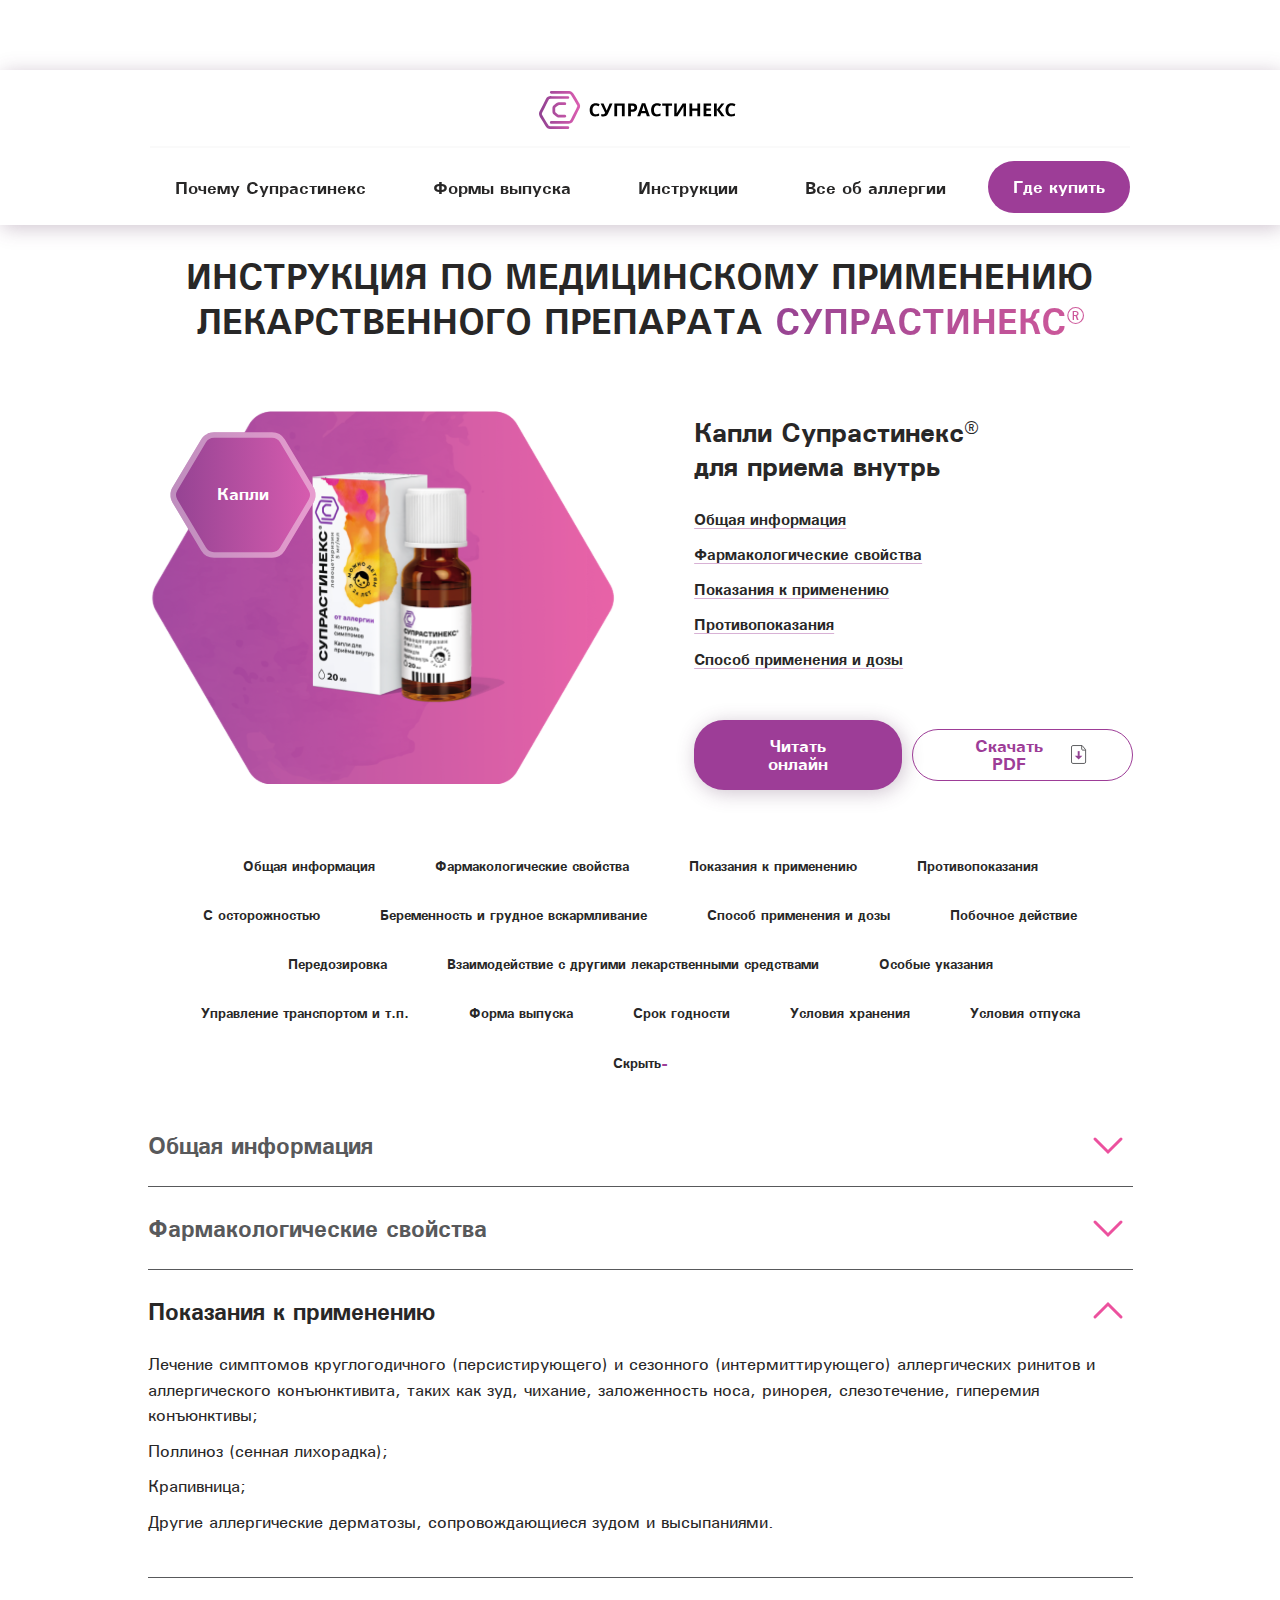
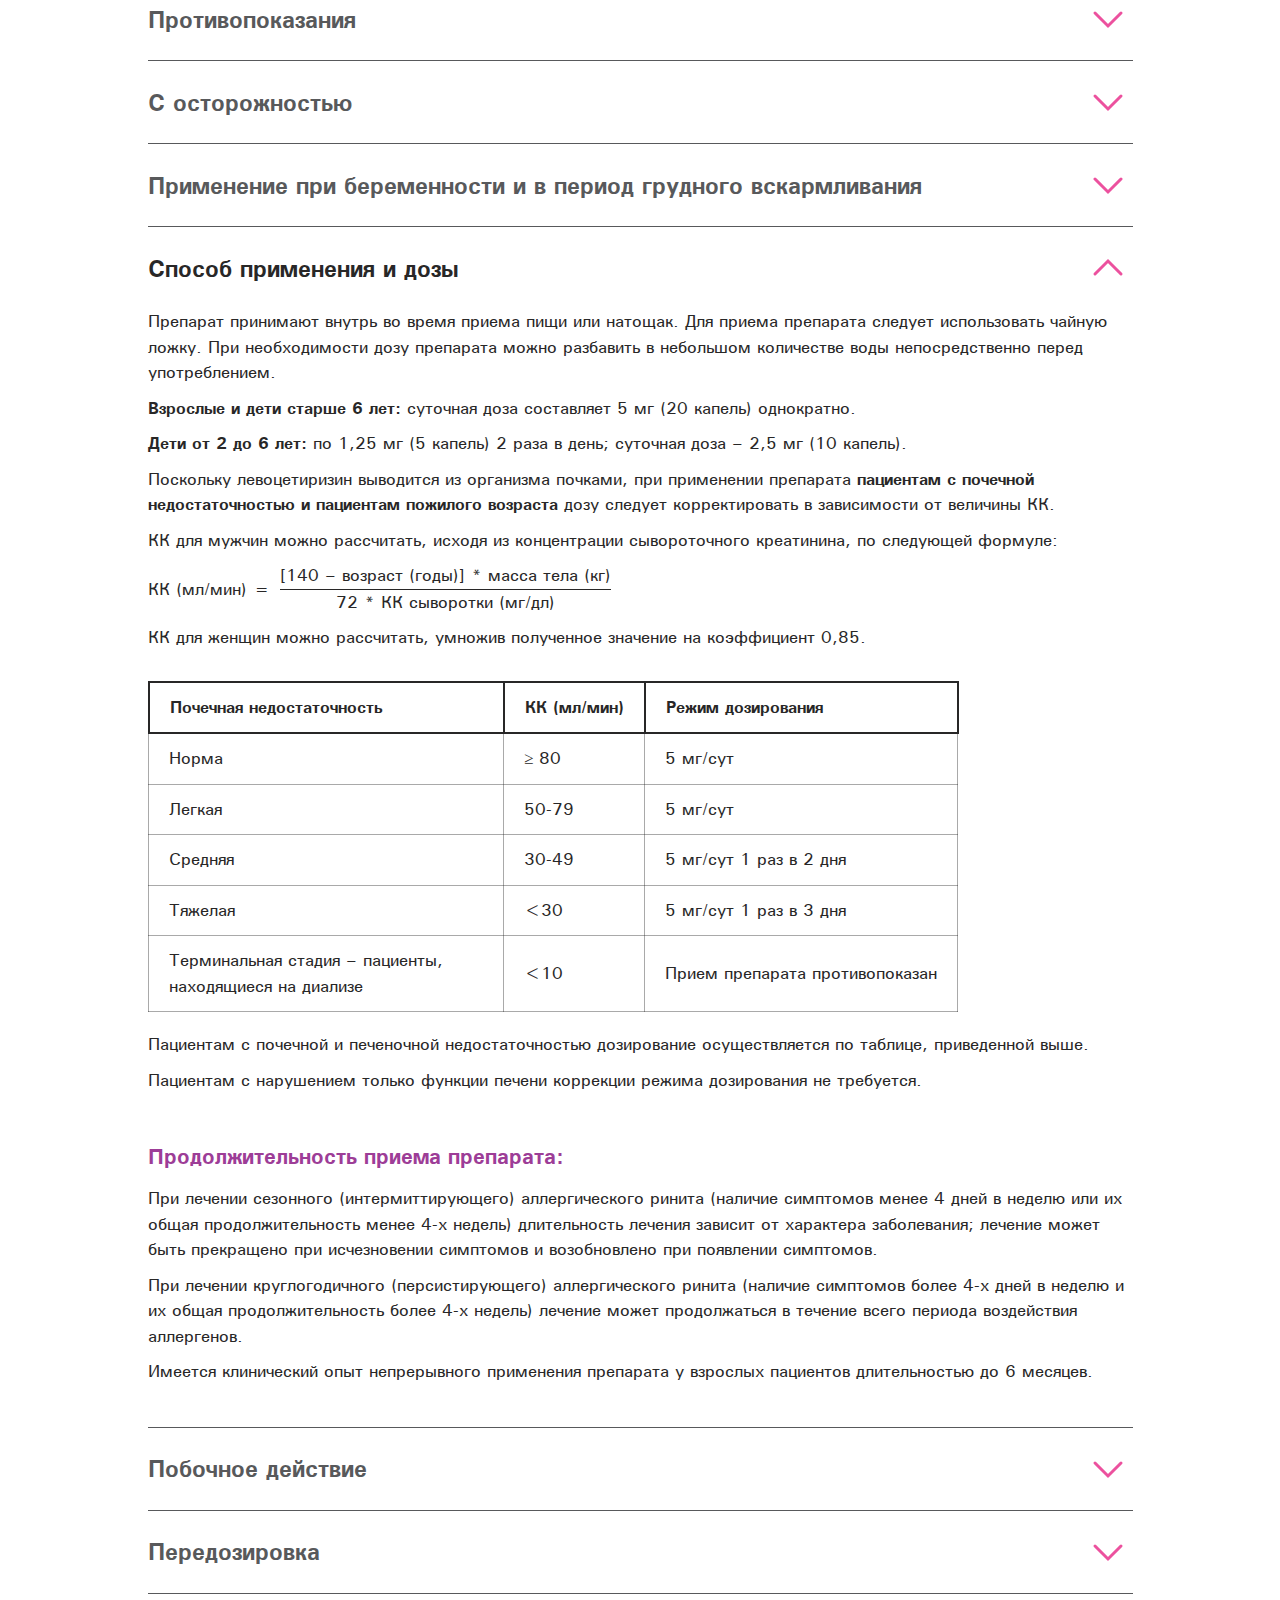
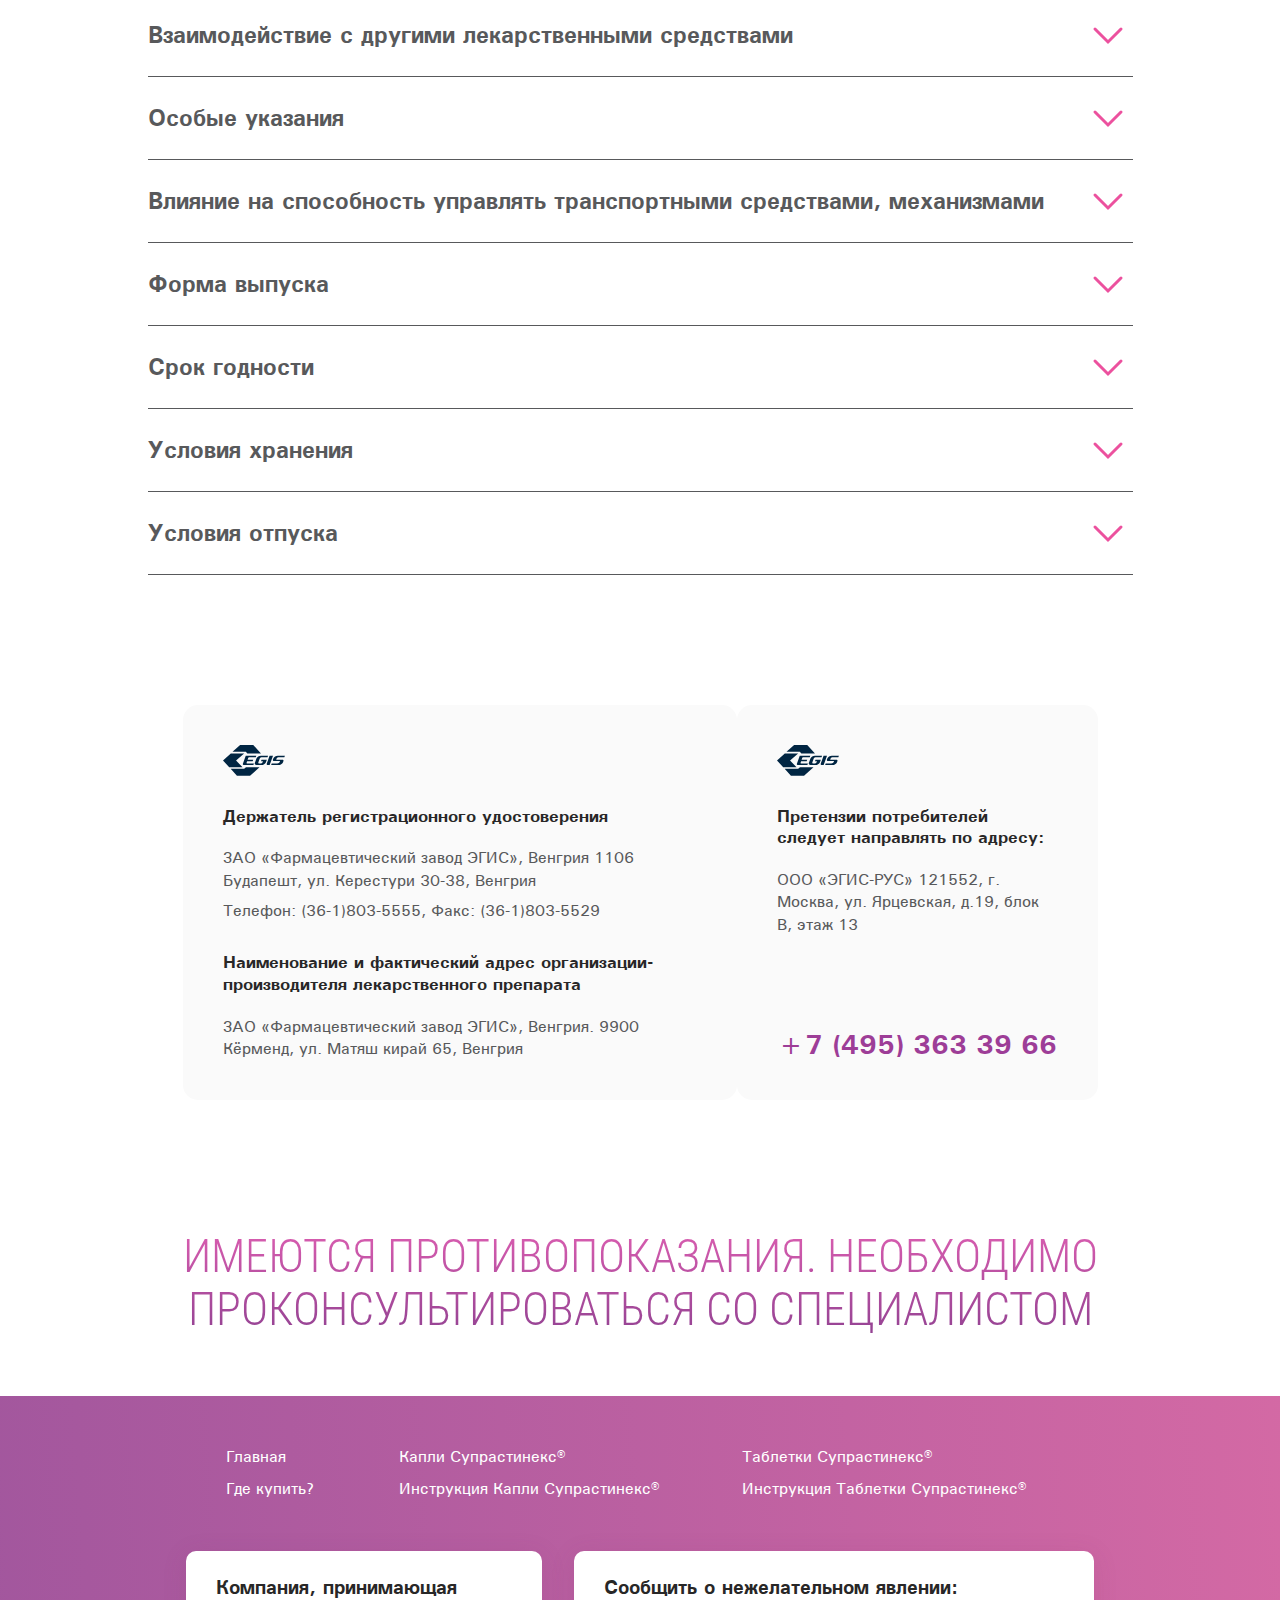
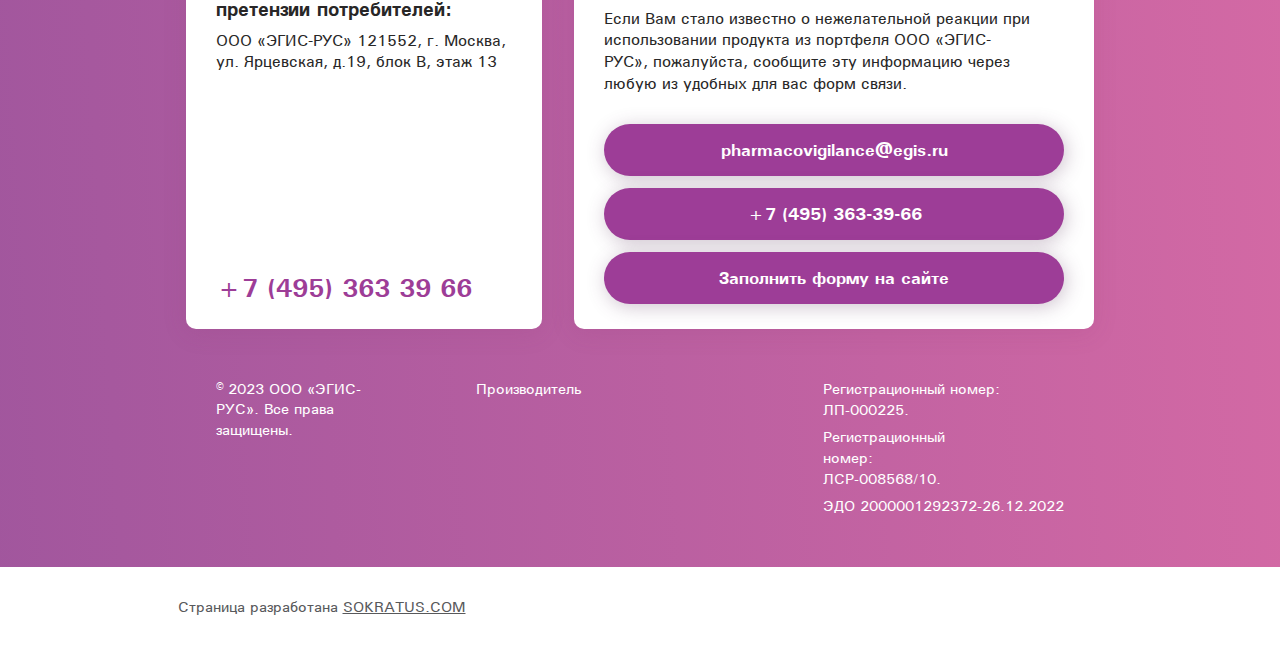
==== info-drops.html @ 53a7525f "Critical fixes" ====
<!DOCTYPE html>
<html lang="ru">

<head>
    <meta charset="UTF-8">
    <meta http-equiv="X-UA-Compatible" content="IE=edge">
    <meta name="viewport" content="width=device-width, initial-scale=1.0">
    <title>Капли в нос - Инструкция</title>
    <link rel="stylesheet" href="https://cdn.jsdelivr.net/npm/swiper@8/swiper-bundle.min.css" />
    <link rel="stylesheet" href="./info.css">
</head>

<body>
    <header class="header">
        <div class="container">
            <div class="header-block">
                <a href="/">
                    <picture class="header-logo">
                        <img src="./assets/icons/logo.svg" alt="Логотип СУПРАСТИНЕКС">
                    </picture>
                </a>
                <nav class="header-nav js-menu-drodpown">
					<ul class="header-nav__list">
						<li class="header-nav__list-item">
							<a href="#about" class="button square">Почему Супрастинекс</a>
						</li>
						<li class="header-nav__list-item sub">
							<button href="#slider" class="button square">Формы выпуска</button>
							<ul class="header-nav-dropdown">
								<li><a href="./product-drops.html">Капли</a></li>
								<li><a href="./product-tablets.html">Таблетки</a></li>
							</ul>
						</li>
						<li class="header-nav__list-item sub mobile" id="toggle-droprown-2">
							<button class="button square">
								<span>Формы выпуска</span>
								<svg class="header-nav__list-arrow" width="13" height="8" viewBox="0 0 13 8" fill="none"
									xmlns="http://www.w3.org/2000/svg">
									<path d="M1 2L6 7L11 2" stroke-width="2" stroke-linecap="round" stroke-linejoin="round" />
								</svg>
							</button>

							<ul class="header-nav-dropdown" id="dropdown-2">
								<li><a href="./product-drops.html" class="header-nav__list-item">Капли</a></li>
								<li><a href="./product-tablets.html" class="header-nav__list-item">Таблетки</a></li>
							</ul>
						</li>
						<li class="header-nav__list-item sub">
							<button class="button square">Инструкции</button>

							<ul class="header-nav-dropdown">
								<li><a href="./info-drops.html">Инструкция Капли</a></li>
								<li><a href="./info-tablets.html">Инструкция Таблетки</a></li>
							</ul>
						</li>
						<li class="header-nav__list-item sub mobile" id="toggle-droprown-1">
							<button class="button square">
								<span>Инструкции</span>
								<svg class="header-nav__list-arrow" width="13" height="8" viewBox="0 0 13 8" fill="none"
									xmlns="http://www.w3.org/2000/svg">
									<path d="M1 2L6 7L11 2" stroke-width="2" stroke-linecap="round" stroke-linejoin="round" />
								</svg>
							</button>

							<ul class="header-nav-dropdown" id="dropdown-1">
								<li><a href="./info-drops.html" class="header-nav__list-item">Инструкция Капли</a></li>
								<li><a href="./info-tablets.html" class="header-nav__list-item">Инструкция Таблетки</a></li>
							</ul>
						</li>
						<li class="header-nav__list-item">
							<a href="#simptoms" class="button square">Все об аллергии</a>

						</li>
						<li class="header-nav__list-item">
							<a href="#pharms" class="button buy">Где купить</a>
						</li>
					</ul>
				</nav>
                <div class="header-nav__toggle js-menu-toggle">
                    <div></div>
                    <div></div>
                    <div></div>
                </div>
            </div>
        </div>
    </header>

    <main>
		<div class="brcrumbs">
			<div class="container">
				<div class="brcrumbs-items">
					<a href="./">Главная</a>
					<span>|</span>
					<span>Инструкция по применению Супрастинекс® капли</span>
				</div>
			</div>
		</div>
        <article>
            <div class="hero info">
                <div class="container">
                    <h1 class="h1 hero__title info">ИНСТРУКЦИЯ ПО МЕДИЦИНСКОМУ ПРИМЕНЕНИЮ ЛЕКАРСТВЕННОГО ПРЕПАРАТА <span
                            class="color">Супрастинекс®</span></h1>
                    <div class="product">
                        <div class="container product-block">
                            <div class="product-left">
                                <div class="product__name">
                                    <h3>Капли</h3>
                                </div>
                                <picture class="product__img">
                                    <source media="(min-width: 1440px)" srcset="./assets/info/drops-product-1440.png">
                                    <source media="(min-width: 1024px)" srcset="./assets/info/drops-product-1024.png">
                                    <source media="(min-width: 768px)" srcset="./assets/info/drops-product-768.png">
                                    <source media="(min-width: 540px)" srcset="./assets/info/drops-product-540.png">
                                    <img src="./assets/info/drops-product-320.png">
                                </picture>
                            </div>
                            <div class="product-right">
                                <h2 class="product__title">Капли Супрастинекс® для приема внутрь</h2>
                                <nav class="product-links">
                                    <a href="#info-1" class="product-links__item">Общая информация</a>
                                    <a href="#info-2" class="product-links__item">Фармакологические свойства</a>
                                    <a href="#info-3" class="product-links__item">Показания к применению</a>
                                    <a href="#info-4" class="product-links__item">Противопоказания</a>
                                    <a href="#info-7" class="product-links__item">Способ применения и дозы</a>
                                </nav>
                                <div class="product-buttons desktop">
                                    <a href="#menu" class="button">Читать онлайн</a>
                                    <a href="./assets/docs/instruction-drops.pdf" target="_blank" class="button border">
                                        Скачать PDF
                                        <svg width="16" height="21" viewBox="0 0 16 21" fill="none"
                                            xmlns="http://www.w3.org/2000/svg">
                                            <path
                                                d="M0.5 2.65625C0.5 1.82782 1.17157 1.15625 2 1.15625H11.5825L15.25 5.43496V18.3438C15.25 19.1722 14.5784 19.8438 13.75 19.8438H2C1.17157 19.8438 0.5 19.1722 0.5 18.3438V2.65625Z"
                                                stroke="#58595B" />
                                            <path
                                                d="M11.1562 1.3125V4.90625C11.1562 5.45853 11.604 5.90625 12.1563 5.90625H15.0937"
                                                stroke="#58595B" />
                                            <rect class="no-stroke" x="7" y="7" width="2" height="5" fill="#924392" />
                                            <path class="no-stroke" d="M4 11.9062H11.875L7.9375 15.8438L4 11.9062Z"
                                                fill="#924392" />
                                        </svg>
                                    </a>
                                </div>
                                <div class="product-buttons mobile">
                                    <a href="#menu" class="button black">Читать онлайн</a>
                                    <a href="#" class="button black border">
                                        Скачать PDF
                                        <svg width="16" height="21" viewBox="0 0 16 21" fill="none"
                                            xmlns="http://www.w3.org/2000/svg">
                                            <path
                                                d="M0.5 2.65625C0.5 1.82782 1.17157 1.15625 2 1.15625H11.5825L15.25 5.43496V18.3438C15.25 19.1722 14.5784 19.8438 13.75 19.8438H2C1.17157 19.8438 0.5 19.1722 0.5 18.3438V2.65625Z"
                                                stroke="#fff" />
                                            <path
                                                d="M11.1562 1.3125V4.90625C11.1562 5.45853 11.604 5.90625 12.1563 5.90625H15.0937"
                                                stroke="#fff" />
                                            <rect class="no-stroke" x="7" y="7" width="2" height="5" fill="#fff" />
                                            <path class="no-stroke" d="M4 11.9062H11.875L7.9375 15.8438L4 11.9062Z"
                                                fill="#fff" />
                                        </svg>
                                    </a>
                                </div>
                            </div>
                        </div>
                    </div>
                </div>
            </div>
            <div class="menu scroll" id="menu">
                <div class="container">
                    <ul class="menu-list">
                        <li class="menu-list__item">
                            <a href="#info-1" class="button square">Общая информация</a>
                        </li>
                        <li class="menu-list__item">
                            <a href="#info-2" class="button square">Фармакологические свойства</a>
                        </li>
                        <li class="menu-list__item">
                            <a href="#info-3" class="button square">Показания к применению</a>
                        </li>
                        <li class="menu-list__item">
                            <a href="#info-4" class="button square">Противопоказания</a>
                        </li>
                        <li class="menu-list__item" v-if="showMore">
                            <a href="#info-5" class="button square">С осторожностью</a>
                        </li>
                        <li class="menu-list__item" v-if="showMore">
                            <a href="#info-6" class="button square">Беременность и грудное вскармливание</a>
                        </li>
                        <li class="menu-list__item" v-if="showMore">
                            <a href="#info-7" class="button square">Способ применения и дозы</a>
                        </li>
                        <li class="menu-list__item" v-if="showMore">
                            <a href="#info-8" class="button square">Побочное действие</a>
                        </li>
                        <li class="menu-list__item" v-if="showMore">
                            <a href="#info-9" class="button square">Передозировка</a>
                        </li>
                        <li class="menu-list__item" v-if="showMore">
                            <a href="#info-10" class="button square">Взаимодействие с другими лекарственными
                                средствами</a>
                        </li>
                        <li class="menu-list__item" v-if="showMore">
                            <a href="#info-11" class="button square">Особые указания</a>
                        </li>
                        <li class="menu-list__item" v-if="showMore">
                            <a href="#info-12" class="button square">Управление транспортом и т.п.</a>
                        </li>
                        <li class="menu-list__item" v-if="showMore">
                            <a href="#info-13" class="button square">Форма выпуска</a>
                        </li>
                        <li class="menu-list__item" v-if="showMore">
                            <a href="#info-14" class="button square">Срок годности</a>
                        </li>
                        <li class="menu-list__item" v-if="showMore">
                            <a href="#info-15" class="button square">Условия хранения</a>
                        </li>
                        <li class="menu-list__item" v-if="showMore">
                            <a href="#info-16" class="button square">Условия отпуска</a>
                        </li>
                        <li class="menu-list__item button square js-menu-more" @click="showMore = !showMore">
                            {{ showMore ? 'Скрыть' : 'Больше' }}
                            <span v-if="!showMore">+</span>
                            <span v-if="showMore">-</span>
                        </li>
                    </ul>
                </div>
            </div>
            <div class="info">
                <div class="container">
                    <div class="info-block">
                        <div class="info-item" id="info-1">
                            <div class="info-header">
                                <h2 class="info__title info-h2">Общая информация</h2>
                                <img src="./assets/icons/info-arrow.svg" class="info__icon">
                            </div>
                            <div class="info-content">
                                <div class="info-row">
                                    <h3 class="info-h5 info-row__title">Регистрационный номер:</h3>
                                    <p class="info-row__text info-text">ЛП-000225</p>
                                </div>
                                <div class="info-row">
                                    <h3 class="info-h5 info-row__title">Торговое наименование:</h3>
                                    <p class="info-row__text info-text">Супрастинекс®</p>
                                </div>
                                <div class="info-row">
                                    <h3 class="info-h5 info-row__title">Международное непатентованное или группировочное
                                        наименование:</h3>
                                    <p class="info-row__text info-text">левоцетиризин</p>
                                </div>
                                <div class="info-row">
                                    <h3 class="info-h5 info-row__title">Лекарственная форма:</h3>
                                    <p class="info-row__text info-text">капли для приема внутрь</p>
                                </div>
                                <div class="info-row">
                                    <h3 class="info-h5 info-row__title">Состав:</h3>
                                    <div class="info-row__text info-text">
                                        <p>
                                            <i>Действующее вещество:</i> левоцетиризина дигидрохлорид 0,1 г (в 1 мл содержится 5 мг левоцетиризина дигидрохлорида).
                                        </p>
                                        <p>
                                            <i>Вспомогательные вещества:</i> глицерол (85%) 5 г, пропиленгликоль 7
                                            г, натрия сахаринат 0,2 г, натрия ацетата тригидрат 0,12 г,
                                            метилпарагидроксибензоат 0,027 г, пропилпарагидроксибензоат 0,003 г, уксусная
                                            кислота ледяная 0,010 г, вода очищенная до 20 мл.
                                        </p>
                                    </div>
                                </div>
                                <div class="info-row">
                                    <h3 class="info-h5 info-row__title">Описание:</h3>
                                    <p class="info-row__text info-text">бесцветная или почти бесцветная жидкость без
                                        осадка, со слабым запахом уксусной кислоты.</p>
                                </div>
                                <div class="info-row">
                                    <h3 class="info-h5 info-row__title">Фармакотерапевтическая группа:</h3>
                                    <p class="info-row__text info-text">противоаллергическое средство Н1-гистаминовых
                                        рецепторов блокатор</p>
                                </div>
                                <div class="info-row">
                                    <h3 class="info-h5 info-row__title">Код АТХ:</h3>
                                    <p class="info-row__text info-text">R06AE09</p>
                                </div>
                            </div>
                        </div>
                        <div class="info-item" id="info-2">
                            <div class="info-header">
                                <h2 class="info__title info-h2">Фармакологические свойства</h2>
                                <img src="./assets/icons/info-arrow.svg" class="info__icon">
                            </div>
                            <div class="info-content">
                                <h3 class="info-h3">Фармакодинамика</h3>
                                <p class="info-text">Левоцетиризин – активное вещество препарата Супрастинекс® - это
                                    R-энантиомер цетиризина, мощный и селективный антагонист гистамина, блокирующий
                                    Н1-гистаминовые рецепторы. Левоцетиризин оказывает влияние на гистаминозависимую
                                    стадию аллергических реакций, а также уменьшает миграцию эозинофилов, уменьшает
                                    проницаемость сосудов, ограничивает высвобождение медиаторов воспаления.
                                    Левоцетиризин предупреждает развитие и облегчает течение аллергических реакций,
                                    обладает противоэкссудативным, противозудным действием, практически не оказывает
                                    антихолинергического и антисеротонинового действия. В терапевтических дозах
                                    практически не оказывает седативного эффекта.</p>
                                <p class="info-text">Фармакокинетические параметры левоцетиризина изменяются линейно и
                                    практически не отличаются от фармакокинетики цетиризина.</p>
                                <h3 class="info-h3">Фармакокинетика</h3>
                                <h4 class="info-h4">Всасывание</h4>
                                <p class="info-text">После приема внутрь препарат быстро и полностью абсорбируется из
                                    желудочнокишечного тракта (ЖКТ). Прием пищи не влияет на полноту абсорбции, хотя
                                    скорость ее уменьшается. У взрослых после однократного приема препарата в
                                    терапевтической дозе (5 мг) максимальная концентрация (C<sub>max</sub>) в плазме
                                    крови достигается через 0,9 ч и составляет 270 нг/мл, после повторного приема в дозе
                                    5 мг — 308 нг/мл. Равновесная концентрация достигается через 2 суток.</p>
                                <h4 class="info-h4">Распределение</h4>
                                <p class="info-text">Левоцетиризин на 90% связывается с белками плазмы крови. Объем
                                    распределения (Vd) составляет 0,4 л/кг. Биодоступность достигает 100%.</p>
                                <h4 class="info-h4">Метаболизм</h4>
                                <p class="info-text">В небольших количествах (&lt;14%) метаболизируется в организме
                                    путем N- и Одеалкилирования (в отличие от других антагонистов Н1-гистаминовых
                                    рецепторов, которые метаболизируются в печени с помощью системы цитохромов) с
                                    образованием фармакологически неактивного метаболита. Из-за незначительного
                                    метаболизма и отсутствия метаболического потенциала взаимодействие левоцетиризина с
                                    другими лекарственными препаратами представляется маловероятным.</p>
                                <h4 class="info-h4">Выведение</h4>
                                <p class="info-text">У взрослых период полувыведения (T<sub>1/2</sub>) составляет
                                    7,9±1,9 ч; у маленьких детей T<sub>1/2</sub> укорочен. У взрослых общий клиренс
                                    составляет 0,63 мл/мин/кг. Около 85,4% принятой дозы препарата выводится почками в
                                    неизмененном виде путем клубочковой фильтрации и канальцевой секреции; около 12,9% —
                                    через кишечник.</p>
                                <h4 class="info-h4">Отдельные группы пациентов</h4>
                                <div class="info-row">
                                    <h3 class="info-row__title info-h5">Пациенты с почечной недостаточностью</h3>
                                    <p class="info-row__text info-text">У пациентов с почечной недостаточностью (клиренс
                                        креатинина (КК) &lt;40 мл/мин) клиренс препарата уменьшается, а T<sub>1/2</sub>
                                        удлиняется (так, у пациентов, находящихся на гемодиализе, общий клиренс
                                        снижается на 80%), что требует соответствующего изменения режима дозирования.
                                        Менее 10% левоцетиризина удаляется в ходе стандартной 4-часовой процедуры
                                        гемодиализа. </p>
                                </div>
                                <div class="info-row">
                                    <h3 class="info-row__title info-h5">Пациенты с печеночной недостаточностью</h3>
                                    <p class="info-row__text info-text">Фармакокинетика левоцетиризина у пациентов с
                                        печеночной недостаточностью не изучалась. У пациентов с хроническими
                                        заболеваниями печени (гепатоцеллюлярный, холестатический и билиарный цирроз),
                                        получавших рацемическое соединение цетиризина в дозе 10 или 20 мг однократно,
                                        наблюдалось увеличение T<sub>1/2</sub > на 50% и снижение клиренса препарата на 40% по
                                        сравнению со здоровыми людьми.</p>
                                </div>
                                <div class="info-row">
                                    <h3 class="info-row__title info-h5">Дети</h3>
                                    <p class="info-row__text info-text">Данные по исследованию фармакокинетики препарата
                                        у 14-и детей в возрасте от 6 до 11 лет с массой тела от 20 до 40 кг при
                                        пероральном приеме однократно 5 мг левоцетиризина показали, что показатели C<sub>max</sub >
                                        и площадь под фармакокинетической кривой «концентрация-время» (AUC) примерно в 2
                                        раза превышают аналогичные показатели у взрослых здоровых людей при перекрестном
                                        контроле. Средний показатель C<sub>max</sub > составил 450 нг/мл, C<sub>max</sub > достигалась в среднем
                                        через 1, 2 часа, общий клиренс с учетом массы тела был на 30% выше, а T<sub>1/2</sub > на
                                        24% короче у детей, чем соответствующие показатели у взрослых. Специальные
                                        фармакокинетические исследования у детей младше 6 лет не проводились.
                                        Ретроспективный фармакокинетический анализ проведен у 323 пациентов (181 ребенок
                                        в возрасте от 1 до 5 лет, 18 детей в возрасте от 6 до 11 лет и 124 взрослых в
                                        возрасте от 18 до 55 лет), получавших одну или несколько доз левоцетиризина от
                                        1,25 мг до 30 мг. Данные, полученные в ходе анализа, показали, что прием
                                        препарата в дозе 1,25 мг у детей в возрасте от 6 месяцев до 5 лет приводит к
                                        концентрации в плазме, соответствующей таковой у взрослых при приеме 5 мг
                                        препарата 1 раз в сутки.</p>
                                </div>
                                <div class="info-row">
                                    <h3 class="info-row__title info-h5">Пожилые пациенты</h3>
                                    <p class="info-row__text info-text">Данные по фармакокинетике у пациентов пожилого
                                        возраста ограничены. При повторном приеме левоцетиризина в дозе 30 мг 1 раз в
                                        сутки в течение 6 дней у 9 пожилых пациентов (возраст от 65 до 74 лет) общий
                                        клиренс был приблизительно на 33% ниже, чем таковой у взрослых более молодого
                                        возраста. Было показано, что распределение рацемата цетиризина больше зависит от
                                        функции почек, чем от возраста. Это утверждение также может быть применимо и к
                                        левоцетиризину, так как оба препарата - и левоцетиризин, и цетиризин - выводятся
                                        преимущественно с мочой. Поэтому у пациентов пожилого возраста доза
                                        левоцетиризина должна быть скорректирована в зависимости от функции почек.</p>
                                </div>
                            </div>
                        </div>
                        <div class="info-item open" id="info-3">
                            <div class="info-header">
                                <h2 class="info__title info-h2">Показания к применению</h2>
                                <img src="./assets/icons/info-arrow.svg" class="info__icon">
                            </div>
                            <div class="info-content">
                                <p class="info-text">Лечение симптомов круглогодичного (персистирующего) и сезонного
                                    (интермиттирующего) аллергических ринитов и аллергического конъюнктивита, таких как
                                    зуд, чихание, заложенность носа, ринорея, слезотечение, гиперемия конъюнктивы;</p>
                                <p class="info-text">Поллиноз (сенная лихорадка);</p>
                                <p class="info-text">Крапивница;</p>
                                <p class="info-text">Другие аллергические дерматозы, сопровождающиеся зудом и
                                    высыпаниями.</p>
                            </div>
                        </div>
                        <div class="info-item" id="info-4">
                            <div class="info-header">
                                <h2 class="info__title info-h2">Противопоказания</h2>
                                <img src="./assets/icons/info-arrow.svg" class="info__icon">
                            </div>
                            <div class="info-content">
                                <p class="info-text">Повышенная чувствительность к левоцетиризину, цетиризину,
                                    гидроксизину, любому производному пиперазина или любому вспомогательному веществу
                                    препарата; </p>
                                <p class="info-text">Терминальная стадия почечной недостаточности (КК менее 10 мл/мин);
                                </p>
                                <p class="info-text">Детский возраст до 2 лет (ввиду ограниченности данных по
                                    эффективности и безопасности препарата).</p>
                            </div>
                        </div>
                        <div class="info-item" id="info-5">
                            <div class="info-header">
                                <h2 class="info__title info-h2">С осторожностью</h2>
                                <img src="./assets/icons/info-arrow.svg" class="info__icon">
                            </div>
                            <div class="info-content">
                                <p class="info-text">При хронической болезни почек (необходима коррекция режима
                                    дозирования); </p>
                                <p class="info-text">У лиц пожилого возраста (при возрастном снижении клубочковой
                                    фильтрации);</p>
                                <p class="info-text">У пациентов с повреждением спинного мозга, гиперплазией
                                    предстательной железы, а также при наличии других предрасполагающих факторов к
                                    задержке мочи, поскольку левоцетиризин может увеличивать риск задержки мочи. </p>
                                <p class="info-text">Осторожность следует соблюдать у пациентов с эпилепсией и
                                    повышенной судорожной готовностью, поскольку левоцетиризин может вызывать обострение
                                    приступов.</p>
                                <p class="info-text">При одновременном употреблении с алкоголем (см. раздел <a
                                        href="#info-10">Взаимодействие с другими лекарственными препаратами</a>).</p>
                                <p class="info-text">Беременность и период грудного вскармливания.</p>
                            </div>
                        </div>
                        <div class="info-item" id="info-6">
                            <div class="info-header">
                                <h2 class="info__title info-h2">Применение при беременности и в период грудного
                                    вскармливания</h2>
                                <img src="./assets/icons/info-arrow.svg" class="info__icon">
                            </div>
                            <div class="info-content">
                                <h3 class="info-h3">Беременность</h3>
                                <p class="info-text">Данные по применению левоцетиризина во время беременности
                                    практически отсутствуют или ограничены (менее 300 исходов беременностей). Однако,
                                    применение цетиризина, рацемата левоцетиризина, при беременности (более 1000 исходов
                                    беременностей) не сопровождалось пороками развития и внутриутробным и неонатальным
                                    токсическим воздействием. В исследованиях на животных не выявлено прямого или
                                    косвенного неблагоприятного влияния на течение беременности, эмбриональное и
                                    фетальное развитие, роды и постнатальное развитие.</p>
                                <p class="info-text">При беременности назначение левоцетиризина может быть рассмотрено в
                                    случае необходимости.</p>
                                <h3 class="info-h3">Период грудного вскармливания</h3>
                                <p class="info-text">Цетиризин, рацемат левоцетиризина, экскретируется с грудным
                                    молоком. Поэтому также вероятно и выделение левоцетиризина с грудным молоком. У
                                    детей, находящихся на грудном вскармливании, возможно появление побочных реакций на
                                    левоцетиризин. Поэтому необходимо соблюдать осторожность при назначении
                                    левоцетиризина в период грудного вскармливания.</p>
                                <h3 class="info-h3">Фертильность</h3>
                                <p class="info-text">Клинические данные по левоцетиризину отсутствуют.</p>
                                <p class="info-text">В период беременности, грудного вскармливания или при планировании
                                    беременности рекомендуется проконсультироваться со специалистом до начала приема
                                    лекарственного препарата.</p>
                            </div>
                        </div>
                        <div class="info-item open" id="info-7">
                            <div class="info-header">
                                <h2 class="info__title info-h2">Способ применения и дозы</h2>
                                <img src="./assets/icons/info-arrow.svg" class="info__icon">
                            </div>
                            <div class="info-content">
                                <p class="info-text">Препарат принимают внутрь во время приема пищи или натощак. Для
                                    приема препарата следует использовать чайную ложку. При необходимости дозу препарата
                                    можно разбавить в небольшом количестве воды непосредственно перед употреблением.
                                </p>
                                <p class="info-text"><b>Взрослые и дети старше 6 лет:</b> суточная доза составляет 5 мг
                                    (20 капель) однократно. </p>
                                <p class="info-text"><b>Дети от 2 до 6 лет:</b> по 1,25 мг (5 капель) 2 раза в день;
                                    суточная доза – 2,5 мг (10 капель).</p>
                                <p class="info-text">Поскольку левоцетиризин выводится из организма почками, при
                                    применении препарата <b>пациентам с почечной недостаточностью и пациентам пожилого
                                        возраста</b> дозу следует корректировать в зависимости от величины КК.</p>
                                <p class="info-text">КК для мужчин можно рассчитать, исходя из концентрации
                                    сывороточного креатинина, по следующей формуле:</p>
                                <p class="info-text formula">
                                    <span>КК (мл/мин) = </span>
                                    <span class="formula-block">
                                        <span class="formula-item">[140 – возраст (годы)] * масса тела (кг)</span>
                                        <span class="formula-item">72 * КК сыворотки (мг/дл)</span>
                                    </span>
                                </p>
                                <p class="info-text">
                                    КК для женщин можно рассчитать, умножив полученное значение на коэффициент 0,85.
                                </p>
                                <div class="info-table">
                                    <table>
                                        <tr>
                                            <th>Почечная недостаточность</th>
                                            <th>КК (мл/мин)</th>
                                            <th>Режим дозирования</th>
                                        </tr>
                                        <tr>
                                            <td>Норма</td>
                                            <td>≥ 80</td>
                                            <td>5 мг/сут</td>
                                        </tr>
                                        <tr>
                                            <td>Легкая</td>
                                            <td>50-79</td>
                                            <td>5 мг/сут</td>
                                        </tr>
                                        <tr>
                                            <td>Средняя</td>
                                            <td>30-49</td>
                                            <td>5 мг/сут 1 раз в 2 дня</td>
                                        </tr>
                                        <tr>
                                            <td>Тяжелая</td>
                                            <td>&lt;30</td>
                                            <td>5 мг/сут 1 раз в 3 дня</td>
                                        </tr>
                                        <tr>
                                            <td>Терминальная стадия – пациенты, находящиеся на диализе</td>
                                            <td>&lt;10</td>
                                            <td>Прием препарата противопоказан</td>
                                        </tr>
                                    </table>
                                </div>
                                <p class="info-text">Пациентам с почечной и печеночной недостаточностью дозирование осуществляется по таблице, приведенной выше.</p>
                                <p class="info-text">Пациентам с нарушением только функции печени коррекции режима дозирования не требуется.</p>
                                <h3 class="info-h3">Продолжительность приема препарата:</h3>
                                <p class="info-text">При лечении сезонного (интермиттирующего) аллергического ринита (наличие симптомов менее 4 дней в неделю или их общая продолжительность менее 4-х недель) длительность лечения зависит от характера заболевания; лечение может быть прекращено при исчезновении симптомов и возобновлено при появлении симптомов.</p>
                                <p class="info-text">При лечении круглогодичного (персистирующего) аллергического ринита (наличие симптомов более 4-х дней в неделю и их общая продолжительность более 4-х недель) лечение может продолжаться в течение всего периода воздействия аллергенов.</p>
                                <p class="info-text">Имеется клинический опыт непрерывного применения препарата у взрослых пациентов длительностью до 6 месяцев.</p>
                            </div>
                        </div>
                        <div class="info-item" id="info-8">
                            <div class="info-header">
                                <h2 class="info__title info-h2">Побочное действие</h2>
                                <img src="./assets/icons/info-arrow.svg" class="info__icon">
                            </div>
                            <div class="info-content">
                                <p class="info-text">Метилпарагидроксибензоат и пропилпарагидроксибензоат, входящие в состав капель для приема внутрь, могут являться причиной аллергических реакций (возможно замедленного типа).</p>
                                <h3 class="info-h3">Данные по безопасности, полученные при изучении цетиризина</h3>
                                <p class="info-text">Наблюдались следующие нежелательные реакции (НР): Редко (≥1/10000, &lt;1/1000)</p>
                                <p class="info-text">Встречались легкие и временные нежелательные явления (НЯ), такие как утомляемость, нарушение концентрации, сонливость, головная боль, головокружение, возбуждение, сухость во рту и желудочно-кишечные расстройства (запор). В некоторых случаях наблюдались реакции гиперчувствительности и ангионевротический отек. Также сообщалось об отдельных случаях судорог, реакции светочувствительности, поражении печени, анафилактического шока, нарушения кровообращения, глухоты, плохого самочувствия, зуда, васкулита, зрительных нарушений и кошмарных сновидений.</p>
                                <h3 class="info-h3">Данные клинических исследований</h3>
                                <p class="info-text">Клинические исследования показали, что у 14,7% пациентов, принимавших левоцетиризин в дозе 5 мг наблюдались НР в сравнении с 11, 3% у пациентов группы плацебо. 95% НР были легкими или умеренно выраженными.</p>
                                <p class="info-text">Клинические исследования показали, что у 14,7% пациентов, принимавших левоцетиризин в дозе 5 мг наблюдались НР в сравнении с 11, 3% у пациентов группы плацебо. 95% НР были легкими или умеренно выраженными.</p>
                                <p class="info-text">В клинических исследованиях частота прекращения терапии вследствие развития побочных реакций составила 0,7% (4/538) у пациентов, рандомизированных для получения левоцетиризина в дозе 5 мг и 0,8% (3/382) для пациентов, рандомизированных в группу плацебо. </p>
                                <p class="info-text">Следующие НР были выявлены у пациентов (n=538), участвовавших в клиническом исследовании и применявших левоцетиризин в рекомендованных дозах (5 мг 1 раз в сутки):С частотой 1-10%</p>
                                <div class="info-table">
                                    <table>
                                        <tr>
                                            <th>НР</th>
                                            <th>Левоцетиризин 5 мг (n=538) %</th>
                                            <th>Плацебо (n=382) %</th>
                                        </tr>
                                        <tr>
                                            <td>Сонливость</td>
                                            <td>5,6</td>
                                            <td>5,6</td>
                                        </tr>
                                        <tr>
                                            <td>Сухость во рту</td>
                                            <td>2,6</td>
                                            <td>1,3</td>
                                        </tr>
                                        <tr>
                                            <td>Головная боль</td>
                                            <td>2,4</td>
                                            <td>2,9</td>
                                        </tr>
                                        <tr>
                                            <td>Утомляемость</td>
                                            <td>1,5</td>
                                            <td>0,5</td>
                                        </tr>
                                        <tr>
                                            <td>Астения</td>
                                            <td>1,1</td>
                                            <td>1,3</td>
                                        </tr>
                                    </table>
                                </div>
                                <p class="info-text">Хотя частота случаев сонливости в группе левоцетиризина была выше, чем таковая в группе плацебо, в большинстве случаев эта НР была легкой или умеренной степени тяжести.</p>
                                <p class="info-text">Нечасто (0,1-1%): боли в животе.</p>
                                <h3 class="info-h3">Пострегистрационные исследования</h3>
                                <div class="info-row">
                                    <h3 class="info-row__title info-h5">Со стороны иммунной системы: </h3>
                                    <p class="info-text info-row__text">реакции гиперчувствительности, включая анафилаксию</p>
                                </div>
                                <div class="info-row">
                                    <h3 class="info-row__title info-h5">Со стороны обмена веществ и питания:</h3>
                                    <p class="info-text info-row__text">повышение аппетита</p>
                                </div>
                                <div class="info-row">
                                    <h3 class="info-row__title info-h5">Нарушения психики: </h3>
                                    <p class="info-text info-row__text">тревога, агрессия, возбуждение, бессонница, галлюцинации, депрессия, суицидальные мысли, кошмарные сновидения</p>
                                </div>
                                <div class="info-row">
                                    <h3 class="info-row__title info-h5">Со стороны нервной системы: </h3>
                                    <p class="info-text info-row__text">судороги, тромбоз синусов твердой мозговой оболочки, парестезия, головокружение, обморок, тремор, дисгевзия</p>
                                </div>
                                <div class="info-row">
                                    <h3 class="info-row__title info-h5">Со стороны органа зрения: </h3>
                                    <p class="info-text info-row__text">воспалительные проявления, нарушение зрения, нечеткость зрительного восприятия, непроизвольные движения глазных яблок (нистагм)</p>
                                </div>
                                <div class="info-row">
                                    <h3 class="info-row__title info-h5">Со стороны сердца:</h3>
                                    <p class="info-text info-row__text">стенокардия, тахикардия, ощущение сердцебиения</p>
                                </div>
                                <div class="info-row">
                                    <h3 class="info-row__title info-h5">Со стороны сосудов:</h3>
                                    <p class="info-text info-row__text">тромбоз яремной вены</p>
                                </div>
                                <div class="info-row">
                                    <h3 class="info-row__title info-h5">Со стороны дыхательной системы, органов грудной клетки и средостения:</h3>
                                    <p class="info-text info-row__text">усиление симптомов ринита, одышка</p>
                                </div>
                                <div class="info-row">
                                    <h3 class="info-row__title info-h5">Со стороны желудочно-кишечного тракта:</h3>
                                    <p class="info-text info-row__text">тошнота, рвота</p>
                                </div>
                                <div class="info-row">
                                    <h3 class="info-row__title info-h5">Со стороны печени и желчевыводящих путей:</h3>
                                    <p class="info-text info-row__text">гепатит</p>
                                </div>
                                <div class="info-row">
                                    <h3 class="info-row__title info-h5">Со стороны кожи и подкожных тканей: </h3>
                                    <p class="info-text info-row__text">ангионевротический отек, экзантема, гипотрихоз, кожный зуд, кожная сыпь, трещины, крапивница, фотосенсибилизация/токсичность, стойкая лекарственная эритема</p>
                                </div>
                                <div class="info-row">
                                    <h3 class="info-row__title info-h5">Со стороны скелетно-мышечной, костной системы и соединительной ткани:</h3>
                                    <p class="info-text info-row__text">боль в мышцах, артралгия</p>
                                </div>
                                <div class="info-row">
                                    <h3 class="info-row__title info-h5">Со стороны почек и мочевыводящих путей:</h3>
                                    <p class="info-text info-row__text">дизурия, задержка мочи</p>
                                </div>
                                <div class="info-row">
                                    <h3 class="info-row__title info-h5">Общие расстройства и нарушения в месте введения:</h3>
                                    <p class="info-text info-row__text">неэффективность продукта и его взаимодействия, сухость слизистых оболочек, отек </p>
                                </div>
                                <div class="info-row">
                                    <h3 class="info-row__title info-h5">Лабораторные и инструментальные данные:</h3>
                                    <p class="info-text info-row__text">увеличение массы тела, изменение функциональных проб печени, перекрестная реактивность</p>
                                </div>
                                <div class="info-row">
                                    <h3 class="info-row__title info-h5">Описание отдельных НР</h3>
                                    <p class="info-text info-row__text">У небольшого количества пациентов наблюдался зуд после прекращения применения левоцетиризина.</p>
                                </div>
                                <p class="info-text">Если любые указанные в инструкции побочные эффекты усугубляются, или Вы заметили другие побочные эффекты, не указанные в инструкции, следует сообщить об этом врачу.</p>
                            </div>
                        </div>
                        <div class="info-item" id="info-9">
                            <div class="info-header">
                                <h2 class="info__title info-h2">Передозировка</h2>
                                <img src="./assets/icons/info-arrow.svg" class="info__icon">
                            </div>
                            <div class="info-content">
                                <div class="info-row">
                                    <h3 class="info-h5 info-row__title">Симптомы:</h3>
                                    <p class="info-text info-row__text">сонливость (у взрослых), возбуждение и беспокойство, сменяющиеся сонливостью (у детей).</p>
                                </div>
                                <div class="info-row">
                                    <h3 class="info-h5 info-row__title">Лечение:</h3>
                                    <p class="info-text info-row__text">необходимо промыть желудок или принять активированный уголь, если после приема препарата прошло мало времени. Рекомендуется проведение симптоматической и поддерживающей терапии.  Специфического антидота нет. Гемодиализ не эффективен.</p>
                                </div>
                            </div>
                        </div>
                        <div class="info-item" id="info-10">
                            <div class="info-header">
                                <h2 class="info__title info-h2">Взаимодействие с другими лекарственными средствами</h2>
                                <img src="./assets/icons/info-arrow.svg" class="info__icon">
                            </div>
                            <div class="info-content">
                                <p class="info-text">Изучение взаимодействия левоцетиризина с другими лекарственными препаратами не проводилось. При изучении лекарственного взаимодействия рацемата цетиризина с антипирином, псевдоэфедрином, циметидином, кетоконазолом, эритромицином, азитромицином, глипизидом и диазепамом клинически значимых нежелательных взаимодействий не выявлено.</p>
                                <p class="info-text">При одновременном назначении с теофиллином (400 мг/сут) общий клиренс цетиризина снижается на 16% (кинетика теофиллина не меняется).</p>
                                <p class="info-text">В исследовании с использованием многократных доз при одновременном приеме ритановира (600 мг 2 раза в день) и цетиризина (10 мг в день) показано, что экспозиция цетиризина увеличивалась на 40%, а экспозиция ритановира изменялась (-11%).</p>
                                <p class="info-text">В ряде случаев при одновременном применении левоцетиризина с алкоголем или лекарственными препаратами, оказывающими подавляющее влияние на центральную нервную систему (ЦНС), возможно усиление их влияния на ЦНС, хотя не доказано, что рацемат цетиризина потенцирует эффект алкоголя.</p>
                            </div>
                        </div>
                        <div class="info-item" id="info-11">
                            <div class="info-header">
                                <h2 class="info__title info-h2">Особые указания</h2>
                                <img src="./assets/icons/info-arrow.svg" class="info__icon">
                            </div>
                            <div class="info-content">
                               <p class="info-text">Интервалы между дозами должны быть подобраны индивидуально в зависимости от функции почек.</p>
                               <p class="info-text">Рекомендуется соблюдать осторожность при одновременном употреблении с алкоголем.</p>
                               <p class="info-text">При наличии у пациентов предрасполагающих факторов к задержке мочи (например, повреждение спинного мозга, гиперплазия предстательной железы) следует соблюдать осторожность, поскольку левоцетиризин может увеличивать риск задержки мочи.</p>
                               <p class="info-text">Метилпарагидроксибензоат и пропилпарагидроксибензоат, входящие в состав капель для приема внутрь, могут являться причиной аллергических реакций (возможно замедленного типа).</p>
                               <p class="info-text">  Осторожность следует соблюдать у пациентов с эпилепсией и повышенной судорожной готовностью, поскольку левоцетиризин может вызывать обострение приступов.</p>
                               <p class="info-text">Реакция на кожные аллергические пробы подавляется антигистаминными препаратами, и перед проведением тестирования необходимо воздержаться от приема препарата в течение 3-х дней.</p>
                               <p class="info-text">Возможно появление зуда после прекращения приема левоцетиризина, даже если подобных симптомов не было в начале лечения. Симптомы могут пройти самостоятельно. В некоторых случаях симптомы могут быть сильно выраженными, и это может потребовать возобновления лечения. После возобновления лечения эти симптомы должны пройти. </p>
                            </div>
                        </div>
                        <div class="info-item" id="info-12">
                            <div class="info-header">
                                <h2 class="info__title info-h2">Влияние на способность управлять транспортными средствами, механизмами</h2>
                                <img src="./assets/icons/info-arrow.svg" class="info__icon">
                            </div>
                            <div class="info-content">
                                <p class="info-text">Левоцетиризин может привести к повышенной сонливости, и, следовательно, может оказывать влияние на способность управлять автомобилем или работать с техникой. В период лечения необходимо воздерживаться от занятий потенциально опасными видами деятельности, требующими повышенной концентрации внимания и быстроты психомоторных реакций.</p>
                            </div>
                        </div>
                        <div class="info-item" id="info-13">
                            <div class="info-header">
                                <h2 class="info__title info-h2">Форма выпуска</h2>
                                <img src="./assets/icons/info-arrow.svg" class="info__icon">
                            </div>
                            <div class="info-content">
                                <p class="info-text"><b>Капли для приема внутрь 5 мг/мл:</b> 20 мл во флаконе коричневого стекла с ПЭ капельницей и ПП крышкой с внутренним ПЭ слоем, снабженной специальной защитой от открывания детьми и контролем первого вскрытия. 1 флакон помещают в картонную пачку вместе с инструкцией по применению.</p>
                            </div>
                        </div>
                        <div class="info-item" id="info-14">
                            <div class="info-header">
                                <h2 class="info__title info-h2">Срок годности</h2>
                                <img src="./assets/icons/info-arrow.svg" class="info__icon">
                            </div>
                            <div class="info-content">
                                <p class="info-text">4 года. Открытый флакон хранить не более 6 недель.</p>
                                <p class="info-text">Не использовать по истечении срока годности, указанного на упаковке.</p>
                            </div>
                        </div>
                        <div class="info-item" id="info-15">
                            <div class="info-header">
                                <h2 class="info__title info-h2">Условия хранения</h2>
                                <img src="./assets/icons/info-arrow.svg" class="info__icon">
                            </div>
                            <div class="info-content">
                                <p class="info-text">При температуре не выше 25˚C. Не замораживать.</p>
                                <p class="info-text">Хранить в недоступном для детей месте.</p>
                            </div>
                        </div>
                        <div class="info-item" id="info-16">
                            <div class="info-header">
                                <h2 class="info__title info-h2">Условия отпуска </h2>
                                <img src="./assets/icons/info-arrow.svg" class="info__icon">
                            </div>
                            <div class="info-content">
                                <p class="info-text">Отпускают без рецепта.</p>
                            </div>
                        </div>
                    </div>
                </div>
            </div>
            <div class="legal section">
                <div class="container">
                    <div class="legal-block">
                        <div class="legal-card">
                            <img src="./assets/icons/egis.svg" alt="ЕГИС" class="legal__img">
                            <h3 class="legal__title">Держатель регистрационного удостоверения</h3>
                            <p class="legal__text">ЗАО «Фармацевтический завод ЭГИС», Венгрия 1106 Будапешт, ул.
                                Керестури 30-38, Венгрия</p>
                            <p class="legal__text">Телефон: (36-1)803-5555, Факс: (36-1)803-5529</p>
                            <h3 class="legal__title second">Наименование и фактический адрес организации-производителя лекарственного препарата</h3>
                            <p class="legal__text">ЗАО «Фармацевтический завод ЭГИС», Венгрия. 9900 Кёрменд, ул. Матяш кирай 65, Венгрия</p>
                        </div>
                        <div class="legal-card">
                            <img src="./assets/icons/egis.svg" alt="ЕГИС" class="legal__img">
                            <h3 class="legal__title">Претензии потребителей следует направлять по адресу:</h3>
                            <p class="legal__text">ООО «ЭГИС-РУС» 121552, г. Москва, ул. Ярцевская, д.19, блок В, этаж
                                13</p>
                            <a href="tel:+74953633966" class="legal__phone">+7 (495) 363 39 66</a>
                        </div>
                    </div>
                </div>
            </div>
            <div class="disclaimer">
                <h3 class="disclaimer__title">ИМЕЮТСЯ ПРОТИВОПОКАЗАНИЯ. НЕОБХОДИМО ПРОКОНСУЛЬТИРОВАТЬСЯ СО СПЕЦИАЛИСТОМ
                </h3>
            </div>
        </article>
        <footer class="footer">
            <div class="footer-container">
                <div class="footer-block">
                    <nav class="footer-nav">
                        <a href="./" class="footer-nav__link">Главная</a>
                        <a href="./index.html#pharms" class="footer-nav__link">Где купить?</a>
                        <a href="./product-drops.html" class="footer-nav__link">Капли Супрастинекс® </a>
                        <a href="./info-drops.html" class="footer-nav__link">Инструкция Капли Супрастинекс® </a>
                        <a href="./product-tablets.html" class="footer-nav__link">Таблетки Супрастинекс® </a>
                        <a href="./info-tablets.html" class="footer-nav__link">Инструкция Таблетки Супрастинекс® </a>
                    </nav>
                    <div class="footer-info">
                        <div class="footer-info-card">
                            <p class="footer-info-card__title">Компания, принимающая претензии потребителей:</p>
                            <p class="footer-info-card__text">ООО «ЭГИС-РУС» 121552, г. Москва, ул. Ярцевская, д.19,
                                блок В, этаж 13</p>
                            <a href="tel:+74953633966" class="footer-info-card__phone">+7 (495) 363 39 66</a>
                        </div>
                        <div class="footer-info-card">
                            <div class="footer-info-card-block">
                                <p class="footer-info-card__title">Сообщить о нежелательном явлении:</p>
                                <p class="footer-info-card__text">Если Вам стало известно о нежелательной реакции при
                                    использовании продукта из портфеля ООО «ЭГИС-РУС», пожалуйста, сообщите эту
                                    информацию через любую из удобных для вас форм связи.</p>
                            </div>
                            <div class="footer-info-card-buttons">
                                <a href="mailto:pharmacovigilance@egis.ru"
                                    class="button footer-info-card-buttons__item">pharmacovigilance@egis.ru</a>
                                <a href="tel:+74953633966" class="button footer-info-card-buttons__item">+7
                                    (495) 363-39-66</a>
                                <a href="https://pharmacovigilance.egis.ru/" target="_blank"
                                    class="button footer-info-card-buttons__item">Заполнить форму на сайте</a>
                            </div>
                        </div>
                    </div>
                    <div class="footer-legal">
                        <span class="footer-legal__item">© 2023 ООО «ЭГИС-РУС». Все права защищены.</span>
                        <a href="https://ru.egis.health/" target="_blank" class="footer-legal__item">Производитель</a>
                        <div class="footer-legal-info">
                            <p class="footer-legal__item">Регистрационный номер: ЛП-000225.</p>
                            <p class="footer-legal__item">Регистрационный номер: ЛСР-008568/10.</p>
                            <p class="footer-legal__item">ЭДО 2000001292372-26.12.2022</p>
                        </div>
                    </div>
                </div>
            </div>
        </footer>
        <div class="links">
            <div class="container">
                <div class="links-block">
                    <div class="links-creator info">Страница разработана <a href="https://sokratus.com/"
                            target="_blank">SOKRATUS.COM</a></div>
                </div>
            </div>
        </div>
    </main>

    <script src="./assets/script/vue.global.js"></script>
    <script src="./info.js"></script>
	<script>
		window.scroll(0, 70)
	</script>
</body>

</html>
---- info.css ----
/*! normalize.css v8.0.1 | MIT License | github.com/necolas/normalize.css */html{line-height:1.15;-webkit-text-size-adjust:100%}body{margin:0}main{display:block}h1{font-size:2em;margin:.67em 0}hr{box-sizing:content-box;height:0;overflow:visible}pre{font-family:monospace,monospace;font-size:1em}a{background-color:rgba(0,0,0,0)}abbr[title]{border-bottom:none;text-decoration:underline;text-decoration:underline dotted}b,strong{font-weight:bolder}code,kbd,samp{font-family:monospace,monospace;font-size:1em}small{font-size:80%}sub,sup{font-size:75%;line-height:0;position:relative;vertical-align:baseline}sub{bottom:-0.25em}sup{top:-0.5em}img{border-style:none}button,input,optgroup,select,textarea{font-family:inherit;font-size:100%;line-height:1.15;margin:0}button,input{overflow:visible}button,select{text-transform:none}button,[type=button],[type=reset],[type=submit]{-webkit-appearance:button}button::-moz-focus-inner,[type=button]::-moz-focus-inner,[type=reset]::-moz-focus-inner,[type=submit]::-moz-focus-inner{border-style:none;padding:0}button:-moz-focusring,[type=button]:-moz-focusring,[type=reset]:-moz-focusring,[type=submit]:-moz-focusring{outline:1px dotted ButtonText}fieldset{padding:.35em .75em .625em}legend{box-sizing:border-box;color:inherit;display:table;max-width:100%;padding:0;white-space:normal}progress{vertical-align:baseline}textarea{overflow:auto}[type=checkbox],[type=radio]{box-sizing:border-box;padding:0}[type=number]::-webkit-inner-spin-button,[type=number]::-webkit-outer-spin-button{height:auto}[type=search]{-webkit-appearance:textfield;outline-offset:-2px}[type=search]::-webkit-search-decoration{-webkit-appearance:none}::-webkit-file-upload-button{-webkit-appearance:button;font:inherit}details{display:block}summary{display:list-item}template{display:none}[hidden]{display:none}@font-face{font-family:U001;src:url("./assets/fonts/u001-reg.ttf");font-weight:normal;font-style:normal}@font-face{font-family:U001;src:url("./assets/fonts/u001-bol.ttf");font-weight:bold;font-style:normal}@font-face{font-display:swap;font-family:"Roboto Condensed";font-style:normal;font-weight:300;src:url("./assets/fonts/roboto-condensed-300.woff2") format("woff2"),url("./assets/fonts/roboto-condensed-300.woff") format("woff")}@keyframes mouse-drag{0%{transform:translateY(0)}20%{transform:translateY(5px)}40%{transform:translateY(0)}100%{transform:translateY(0)}}@keyframes slide-fade{0%{transform:translateX(0);opacity:1}99%{transform:translateX(-40px)}100%{opacity:0;z-index:-1}}@keyframes slide-fade-reverse{0%{transform:translateX(-40px);opacity:0;z-index:1}99%{transform:translateX(0)}100%{opacity:1}}@keyframes slide-fade-r{0%{transform:translateX(0);opacity:1}99%{transform:translateX(40px)}100%{opacity:0;z-index:-1}}@keyframes slide-fade-r-reverse{0%{transform:translateX(40px);opacity:0;z-index:1}99%{transform:translateX(0)}100%{opacity:1}}@keyframes round{0%{transform:rotate(0deg)}100%{transform:rotate(360deg)}}@keyframes toggle-arrows{0%{transform:translateX(0px)}15%{transform:translateX(-5px)}30%{transform:translateX(0px)}50%{opacity:1}65%{opacity:0}80%{opacity:1}100%{transform:translateX(0px)}}@keyframes toggle-arrows-r{0%{transform:translateX(0px);opacity:1}15%{opacity:0}30%{opacity:1}50%{transform:translateX(0px)}65%{transform:translateX(5px)}80%{transform:translateX(0px)}100%{transform:translateX(0px)}}.slide-fade-down-enter-activel,.slide-fade-down-leave-active{transition:.3s}.slide-fade-down-enter-from,.slide-fade-down-leave-to{transform:translateY(-20px);opacity:0}.slide-fade-enter-active{animation:slide-fade-reverse .3s}.slide-fade-leave-active{animation:slide-fade .3s}.slide-fade-r-enter-active{animation:slide-fade-r-reverse .3s}.slide-fade-r-leave-active{animation:slide-fade-r .3s}*{color:#282727;box-sizing:border-box;font-family:"U001"}h1,h2,h3,h4,h5,h6,p{margin:0;padding:0}html{overflow-x:hidden}*,html{scroll-behavior:smooth !important}.white{color:#fff}.section{padding:150px 0}@media(max-width: 1439px){.section{padding:130px 0}}@media(max-width: 1023px){.section{padding:90px 0}}@media(max-width: 767px){.section{padding:70px 0}}@media(max-width: 539px){.section{padding:50px 0}}.button{display:flex;align-items:center;justify-content:center;border:none;border-radius:30px;font-size:18px;line-height:1;font-weight:bold;cursor:pointer;text-align:center;color:#fff;background-color:#9d3d97;padding:17px 45px;box-shadow:2px 3px 19px rgba(91,51,91,.29)}@media(max-width: 1023px){.button{padding:14px 35px}}@media(max-width: 767px){.button{padding:14px 20px}}.button.square{border-radius:3px;background-color:rgba(0,0,0,0);padding:13px 25px 12px;color:#282727;box-shadow:none}@media(max-width: 1023px){.button.square{padding:17px auto 18px}}.button.square:hover{color:#fff}.button.buy{padding:17px 25px;box-shadow:none}@media(max-width: 1023px){.button.buy{padding:17px 53px}}.button.black{background-color:#fff;color:#282727;transition:.2s;box-shadow:2px 3px 29px rgba(131,42,109,.48)}.button.black.border{border-color:#fff;color:#fff;height:52px;padding:15px 53px;transition:.2s;box-shadow:none}@media(max-width: 1023px){.button.black.border{padding:14px 81px;height:49px}}@media(max-width: 767px){.button.black.border{padding:14px 20px}}.button.black.border:hover{color:#282727}.button.black.border:active{color:#fff}.button.black:hover{background:#fdbb2e}.button.black:active{color:#fff;background:#ec519e}.button.border{padding:15px 45px;border:1px solid #9d3d97;background-color:rgba(0,0,0,0);color:#9d3d97;height:52px;box-shadow:none}.button.border:hover,.button.border:active{color:#fff;border-color:rgba(0,0,0,0)}@media(max-width: 1023px){.button.border{padding:14px 81px;height:46px}}@media(max-width: 767px){.button.border{padding:14px 20px}}.button:hover{background:linear-gradient(266.48deg, #DA5D9C -20.44%, #924292 109.31%)}.button:active{background:#ec519e}a{text-decoration:none}.h1{text-align:center;text-transform:uppercase;font-size:40px;line-height:1.25;margin-bottom:65px}.h1 .color{background:linear-gradient(266.48deg, #DA5D9C -20.44%, #924292 109.31%);-webkit-background-clip:text;-webkit-text-fill-color:rgba(0,0,0,0)}@media(max-width: 1439px){.h1{font-size:36px;margin-bottom:55px}}@media(max-width: 1023px){.h1{font-size:32px;margin-bottom:50px}}@media(max-width: 767px){.h1{font-size:26px}}@media(max-width: 539px){.h1{font-size:20px;margin-bottom:30px}.h1.info{font-size:16px}}.h2{text-align:center;text-transform:uppercase;font-size:40px;line-height:1.25;margin:0 auto;margin-bottom:65px}.h2 .color{background:linear-gradient(266.48deg, #DA5D9C -20.44%, #924292 109.31%);-webkit-background-clip:text;-webkit-text-fill-color:rgba(0,0,0,0)}@media(max-width: 1439px){.h2{font-size:36px;margin-bottom:55px}}@media(max-width: 1023px){.h2{font-size:32px;margin-bottom:50px}}@media(max-width: 767px){.h2{font-size:26px}}@media(max-width: 539px){.h2{font-size:20px;margin-bottom:30px}}.scroll{scroll-margin-top:170px}@media(max-width: 1439px){.scroll{scroll-margin-top:200px}}@media(max-width: 1023px){.scroll{scroll-margin-top:150px}}@media(max-width: 767px){.scroll{scroll-margin-top:140px}}@media(max-width: 539px){.scroll{scroll-margin-top:130px}}sup{right:-0.2em;font-size:60%}sup a{transition:.2s}sup a.white:hover{color:#fdbb2e}sup a:hover{color:#9d3d97}sup a:active{color:#ec519e}.brcrumbs{margin:20px 0}.brcrumbs-items{display:flex;align-items:center;font-size:16px;line-height:1.5;flex-wrap:wrap}.brcrumbs a{color:#58595b}.brcrumbs span{color:#757575;margin:0 5px}.brcrumbs span:last-child{margin:0}@media(max-width: 767px){.brcrumbs-items{font-size:14px}}picture img{height:100%;width:100%}.content{height:150vh;background:linear-gradient(266.48deg, rgba(218, 93, 156, 0.9) -20.44%, rgba(146, 66, 146, 0.9) 109.31%),url("./assets/images/bg-img.svg");background-position:right bottom;background-repeat:no-repeat}.container{width:1290px;margin:0 auto}@media(max-width: 1439px){.container{width:985px}}@media(max-width: 1023px){.container{width:100%;padding:0 60px}}@media(max-width: 767px){.container{padding:0 40px}}@media(max-width: 539px){.container{padding:0 20px}}.header{box-shadow:2px 3px 19px rgba(91,51,91,.29);background-color:#fff;position:sticky;top:0;z-index:999}.header-block{display:flex;align-items:center;justify-content:space-between;padding:30px 0}.header-logo{width:210px;display:block}.header-logo img{width:100%}.header-nav{display:flex;align-items:center;z-index:20}.header-nav-dropdown{position:absolute;top:calc(100% + 15px);left:0;width:max-content;border-radius:6px;box-shadow:0px 0px 12px rgba(156,154,154,.19);background:#fff;visibility:hidden;opacity:0;transform:translateY(-5px);transition:.3s;list-style:none;padding:25px}.header-nav-dropdown li{font-size:16px;font-weight:bold}.header-nav-dropdown li a:hover{color:#9d3d97}.header-nav-dropdown li a:active{color:#ec519e}.header-nav-dropdown li:first-child{padding-bottom:15px;margin-bottom:15px;border-bottom:1px solid #9d3d97}.header-nav__list{display:flex;align-items:center;list-style:none;padding:0;margin:0}.header-nav__list-item.sub{position:relative}.header-nav__list-item.sub.mobile{display:none}.header-nav__list-item.sub:hover .header-nav-dropdown{visibility:visible;transform:translateY(0);opacity:1}.header-nav__list-item.sub:hover .header-nav__list-arrow{stroke:#fff;transform:rotate(180deg)}.header-nav__list-item.sub button{display:flex;align-items:center}.header-nav__list-item.sub button:hover span{color:#fff}.header-nav__list-item:not(:last-child){margin-right:25px}.header-nav__list-arrow{height:8px;width:13px;margin-left:10px;stroke:#282727;transition:transform .3s}.header-nav__toggle{display:none;width:26px;height:26px;cursor:pointer;position:relative}.header-nav__toggle div{position:absolute;top:0;width:26px;height:4px;background-color:#282727;margin-bottom:5px;transition:.3s ease transform,.3s ease top,.3s ease width,.3s ease right}.header-nav__toggle div:last-child{top:10px}.header-nav__toggle div:nth-child(2){top:20px}.header-nav__toggle.close div:first-child{top:8px;transform:rotateZ(45deg)}.header-nav__toggle.close div:last-child{top:8px;transform:rotateZ(45deg)}.header-nav__toggle.close div:nth-child(2){width:26px;top:8px;right:0;transform:rotateZ(-45deg)}@media(max-width: 1439px){.header-block{padding-top:21px;padding-bottom:12px;flex-direction:column}.header-logo{margin-bottom:13px;width:203px}.header-nav{padding-top:13px;border-top:solid #fafafa 2px}.header-nav__list-item:not(:last-child){margin-right:17px}}@media(max-width: 1023px){.header-block{padding:22px 0;flex-direction:row}.header-logo{width:220px;margin-bottom:0}.header-nav{position:absolute;top:100%;left:0;background-color:#fafafa;padding-top:5px;border-top:none;width:100vw;visibility:hidden;opacity:0;transform:translateY(0.5rem);transition:all .2s}.header-nav.show{visibility:visible;opacity:1;transform:translateY(0rem)}.header-nav-dropdown{display:none;position:relative;top:0;left:0;width:100%;opacity:1;visibility:visible;transform:none;box-shadow:none;background:none;border-radius:0;padding:20px 0;margin:0 20px}.header-nav-dropdown::after{content:"";position:absolute;left:50%;top:0;transform:translateX(-50%);height:1px;width:90%;background-color:#fff}.header-nav-dropdown li:first-child{border-bottom:none;padding-bottom:0;margin-bottom:35px}.header-nav__list{flex-direction:column;width:100%}.header-nav__list-item{text-align:center;width:100%}.header-nav__list-item.sub{display:none}.header-nav__list-item.sub:hover .header-nav__list-arrow{stroke:#282727;transform:rotate(0deg)}.header-nav__list-item.sub.open .header-nav__list-arrow{stroke:#fff;transform:rotate(180deg)}.header-nav__list-item.sub.open .header-nav-dropdown{display:block}.header-nav__list-item.sub.mobile{display:flex;align-items:center;flex-direction:column}.header-nav__list-item.sub.mobile.open{background:linear-gradient(266.48deg, rgba(218, 93, 156, 0.9) -20.44%, rgba(146, 66, 146, 0.9) 109.31%)}.header-nav__list-item.sub.mobile.open *{color:#fff}.header-nav__list-item.sub.mobile.open .button:hover span{color:#fff}.header-nav__list-item.sub.mobile a{color:#282727}.header-nav__list-item.sub.mobile .button{display:flex;align-items:center;justify-content:center}.header-nav__list-item.sub.mobile .button:hover{background:none}.header-nav__list-item.sub.mobile .button:hover span{color:#282727}.header-nav__list-item:not(:last-child){margin-right:0}.header-nav__list-item:last-child{margin-top:17px;margin-bottom:48px}.header-nav__list-item .button.square{width:100%}.header-nav__list-arrow{display:block}.header-nav__toggle{padding:0;display:block}}@media(max-width: 767px){.header-block{padding:10px 0}.header-logo{width:208px}.header-nav{padding-top:23px}}@media(max-width: 539px){.header-logo{width:135px}}.hero{padding-top:65px;padding-bottom:148px}.hero.info{padding-top:35px;padding-bottom:0}.hero-title{max-width:870px;margin:0 auto;margin-bottom:0 !important}@media(max-width: 1439px){.hero{padding-top:49px;padding-bottom:106px}.hero-title{max-width:790px}}@media(max-width: 1023px){.hero{padding-top:70px;padding-bottom:120px}.hero-title{max-width:648px}}@media(max-width: 767px){.hero{padding-top:60px;padding-bottom:70px}.hero-title{max-width:450px}}@media(max-width: 539px){.hero{padding-top:60px;padding-bottom:75px}.hero-title{max-width:280px}}.product-block{display:flex;align-items:center;justify-content:space-between;padding-left:80px;margin-top:-10px}.product-left{position:relative;height:432px;width:593px;background-image:url("./assets/info/product-bg.svg");background-position:center;background-size:contain;background-repeat:no-repeat;display:flex;align-items:center;justify-content:center}.product__img{display:block;height:313px;width:245px;margin-bottom:50px;margin-right:20px}.product__img.tablets{width:60%;height:auto;margin-right:20px;margin-bottom:0}.product__name{position:absolute;left:-40px;top:20px;height:170px;width:185px;background-image:url("./assets/info/product-name-bg.svg");background-position:center;background-size:contain;background-repeat:no-repeat;display:flex;align-items:center;justify-content:center}.product__name h3{font-size:18px;color:#fff}.product-right{flex-basis:50%;margin-top:10px;padding-left:35px}.product__title{font-size:28px;max-width:400px;margin-bottom:18px;line-height:1.2}.product-links{display:flex;flex-direction:column;margin-bottom:42px}.product-links__item{font-size:16px;font-weight:bold;padding:8px 0;text-decoration:underline;text-decoration-color:rgba(157,61,151,.4);transition:.2s;text-underline-offset:3px;line-height:1.2}.product-links__item:hover{text-decoration-color:#9d3d97}.product-buttons{display:flex;align-items:center}.product-buttons.mobile{display:none}.product-buttons .button:first-child{margin-right:10px}.product-buttons .button:last-child{display:flex;align-items:center;justify-content:center}.product-buttons .button:last-child:hover svg path{stroke:#fff}.product-buttons .button:last-child:hover svg .no-stroke{stroke:none;fill:#fff}.product-buttons .button:last-child svg{margin-left:10px}@media(max-width: 1439px){.product-block{padding-left:0;margin-top:-10px}.product-left{height:417px;width:534px}.product__img{height:250px;width:193px;margin-right:0;margin-bottom:40px;margin-left:10px}.product__name{left:20px;top:40px;height:130px;width:150px}}@media(max-width: 1023px){.product{position:relative;left:50%;transform:translateX(-50%);height:340px;width:753px;display:flex;align-items:center;justify-content:center;background-image:url("./assets/info/product-bg-full.png");background-size:contain;background-position:center;background-repeat:no-repeat}.product .container{width:100%}.product-block{justify-content:center}.product__name{display:none}.product__img{height:238px;width:184px;margin-left:70px}.product__img.tablets{margin-left:0;width:80%}.product-left{background:none;height:auto;width:40%}.product-right{width:330px}.product-links{display:none}.product__title{color:#fff;text-align:center}.product-buttons.desktop{display:none}.product-buttons.mobile{display:flex;flex-direction:column;align-items:center}.product-buttons.mobile a.button{width:250px}.product-buttons.mobile a.button.border{padding:14px 0;text-align:center}.product-buttons.mobile a.button:first-child{margin-bottom:10px}}@media(max-width: 767px){.product{background-image:url("./assets/info/product-bg-full-540.png");height:530px;width:460px}.product-block{height:100%;width:100%}.product-left,.product-right{position:absolute;left:50%;top:50%;transform:translate(-50%, -50%)}.product-left{width:100%}.product-right{height:100%;width:100%;display:flex;justify-content:center;flex-direction:column;align-items:center;padding-bottom:30px}.product__title{text-align:center;margin-bottom:210px;max-width:280px;font-size:24px}.product__img{height:205px;width:159px;margin-left:0}.product__img.tablets{width:50%}.product-buttons.mobile{flex-direction:row}.product-buttons.mobile a.button{width:auto}.product-buttons.mobile a.button.border{padding:14px 20px}.product-buttons.mobile a.button:first-child{margin-bottom:0;margin-right:10px}}@media(max-width: 539px){.product{background-image:url("./assets/info/product-bg-full-320.png");height:531px;width:320px}.product-buttons.mobile{flex-direction:column}.product-buttons.mobile a.button{width:224px}.product-buttons.mobile a.button:first-child{margin-bottom:10px;margin-right:0}.product__img{margin-bottom:80px}.product__img.tablets{width:80%;margin-bottom:60px;margin-right:30px}.product__title{font-size:18px;margin-bottom:230px}.product-right{padding-bottom:0}}.menu{padding-top:50px}.menu-list{list-style:none;padding:0 125px;display:flex;align-items:center;flex-wrap:wrap;justify-content:center}.menu-list__item{margin:5px}.menu-list__item .button,.menu-list__item:last-child{font-size:14px}.menu-list__item span{font-size:20px;line-height:15px;color:#9d3d97;font-weight:bold}.menu-list__item:hover span{color:#fff}@media(max-width: 1439px){.menu{padding-top:20px}.menu-list{padding:0}}@media(max-width: 1023px){.menu{padding-top:10px}}@media(max-width: 767px){.menu-list__item{margin:0}}.info-block{padding:0 200px;padding-top:40px}.info-h2{font-size:24px;line-height:1.3}.info-h3{color:#9d3d97;font-size:22px;line-height:1.3;margin-bottom:14px}.info-h3.black{color:#282727}.info-h4{font-size:20px;line-height:1.2;margin-bottom:8px}.info-h5{font-size:17px;line-height:1.5}.info-text{font-size:17px;line-height:1.5;margin-bottom:10px}.info-text a{color:#9d3d97;text-decoration:underline;text-underline-offset:3px}.info-text.formula{display:flex;align-items:center}.info-text.formula .formula-block{display:flex;flex-direction:column;align-items:center;margin-left:10px}.info-text.formula .formula-block .formula-item:first-child{border-bottom:1px solid #282727}.info-item{padding:16px 0;border-bottom:1px solid #58595b;scroll-margin-top:150px}.info-item.open .info-content{display:block}.info-item.open .info__icon{transform:rotate(-180deg)}.info-item.open .info__title{color:#282727}.info__title{color:#58595b;transition:.2s}.info-header{display:flex;align-items:center;justify-content:space-between;cursor:pointer}.info-header:hover .info__title{color:#282727}.info__icon{height:50px;width:50px;transition:.2s}.info-content{padding:16px 0;display:none}.info-content .info-h3:not(:first-child){margin-top:50px}.info-content .info-h4:not(:first-child){margin-top:30px}.info-row{display:flex;padding:10px 0;border-bottom:1px solid rgba(88,89,91,.4)}.info-row__title{width:280px;margin-right:50px}.info-row__text{width:550px}.info-row__text p:not(:last-child){margin-bottom:10px}.info-table{padding:20px 0;font-size:17px;line-height:1.5}.info-table table{border-collapse:collapse}.info-table th{text-align:left;border:2px solid #282727;padding:12px 20px}.info-table td{border:1px solid rgba(40,39,39,.4);padding:12px 20px;max-width:355px}@media(max-width: 1439px){.info-block{padding:0}}@media(max-width: 1023px){.info-h2{font-size:22px}.info-h3{font-size:18px}.info-h4{font-size:22px}.info-h5{font-size:16px}.info-text{font-size:16px}.info-table{font-size:16px}.info-row__title{width:240px}.info-row__text{width:370px}}@media(max-width: 767px){.info-item{scroll-margin-top:100px}.info-row{flex-direction:column}.info-row__title{width:100%;margin-right:0;margin-bottom:10px}.info-row__text{width:100%}}@media(max-width: 539px){.info-h2{font-size:16px}.info-h3,.info-h4,.info-h5,.info-text{font-size:14px}.info-content{overflow:scroll}.info-table{font-size:16px;overflow:scroll}.info-table table{min-width:450px}}.legal-block{display:flex;justify-content:space-between;padding:0 35px}.legal-card{background:#fafafa;border-radius:15px;padding:40px;display:flex;flex-direction:column}.legal-card:first-child{width:727px}.legal-card:last-child{width:463px}.legal__img{height:31px;width:62px;margin-bottom:30px}.legal__title{font-size:20px;margin-bottom:12px;line-height:1.2}.legal__title.second{margin-top:30px}.legal__text{font-size:16px;margin-top:8px;color:#58595b;line-height:1.4}.legal__phone{margin-bottom:0;margin-top:auto;font-size:28px;color:#9d3d97;font-weight:bold}@media(max-width: 1439px){.legal__title{font-size:18px}.legal__text{font-size:16px}}@media(max-width: 1023px){.legal-block{flex-direction:column;padding:0}.legal-card:first-child{width:100%;margin-bottom:30px}.legal-card:last-child{width:100%}.legal__phone{margin-top:30px}}@media(max-width: 767px){.legal-card{padding:30px 40px}.legal__img{margin-bottom:20px}.legal__title.second{margin-top:20px}.legal__phone{margin-top:20px}}@media(max-width: 539px){.legal-card{padding:20px}.legal__title{font-size:16px}.legal__text{font-size:14px}.legal__phone{font-size:20px}}.disclaimer{padding-bottom:70px}.disclaimer__title{font-size:64px;text-align:center;max-width:95%;margin:0 auto;font-family:"Roboto Condensed";font-weight:normal;background:linear-gradient(180deg, #DA5DB0 0%, #924292 100%);-webkit-background-clip:text;-webkit-text-fill-color:rgba(0,0,0,0);background-clip:text;text-fill-color:rgba(0,0,0,0)}@media(max-width: 1439px){.disclaimer{padding-bottom:60px}.disclaimer__title{font-size:46px}}@media(max-width: 1023px){.disclaimer{padding-bottom:30px}.disclaimer__title{font-size:38px}}@media(max-width: 767px){.disclaimer{padding-bottom:20px}.disclaimer__title{font-size:32px}}@media(max-width: 539px){.disclaimer__title{font-size:17px;max-width:85%}}.footer{background:linear-gradient(266.48deg, rgba(218, 93, 156, 0.9) -20.44%, rgba(146, 66, 146, 0.9) 109.31%)}.footer-container{width:1300px;margin:0 auto}.footer-block{padding:70px 0}.footer-nav{display:flex;flex-wrap:wrap;padding:0 40px;margin-bottom:40px;max-width:1000px}.footer-nav__link{color:#fff;font-size:16px;line-height:1.4;margin-bottom:10px}.footer-nav__link:nth-child(1){order:1;flex-basis:100px;margin-right:73px}.footer-nav__link:nth-child(2){order:4;flex-basis:100px;margin-right:73px}.footer-nav__link:nth-child(3){order:2;flex-basis:270px;margin-right:73px}.footer-nav__link:nth-child(4){order:5;flex-basis:270px;margin-right:73px}.footer-nav__link:nth-child(5){order:3;flex-basis:300px}.footer-nav__link:nth-child(6){order:6;flex-basis:300px}.footer-info{display:flex;justify-content:space-between;margin-bottom:50px}.footer-info-card{padding:40px;border-radius:10px;background-color:#fff;box-shadow:0px 4px 23px rgba(143,51,111,.15);display:flex}.footer-info-card:first-child{flex-direction:column;width:503px}.footer-info-card:last-child{width:767px}.footer-info-card-block{flex-basis:50%;padding-right:30px}.footer-info-card-buttons{flex-basis:50%}.footer-info-card-buttons .button{width:100%;padding:17px 35px}.footer-info-card-buttons .button:not(:last-child){margin-bottom:12px}.footer-info-card__title{font-size:22px;line-height:1.05;font-weight:bold;margin-bottom:12px}.footer-info-card__text{font-size:16px;line-height:1.35}.footer-info-card__phone{margin-bottom:0;margin-top:auto;font-size:28px;color:#9d3d97;font-weight:bold;transition:.2s}.footer-info-card__phone:active{color:#ec519e}.footer-legal{display:flex;justify-content:space-between;padding:0 40px}.footer-legal__item{font-size:15px;line-height:1.35;color:#fff}.footer-legal__item:first-child{margin-right:80px}.footer-legal-info{margin-right:0;margin-left:auto}.footer-legal-info .footer-legal__item:first-child{margin-right:0}.footer-legal-info p{line-height:1.4}.footer-legal-info p:not(:last-child){margin-bottom:6px}@media(max-width: 1439px){.footer-container{width:908px}.footer-block{padding:50px 0}.footer-info-card{padding:25px 30px}.footer-info-card:first-child{width:356px}.footer-info-card:last-child{flex-direction:column;width:520px}.footer-info-card-buttons{margin-top:30px}.footer-info-card__title{font-size:20px;line-height:1.1;margin-bottom:10px}.footer-info-card__phone{font-size:26px}.footer-legal{padding:0 30px}.footer-legal__item:nth-child(1){max-width:180px}.footer-legal__item:nth-child(2){max-width:151px}}@media(max-width: 1023px){.footer-container{width:100%;padding:0 60px}.footer-nav{margin-bottom:30px;padding:0 20px;max-width:700px}.footer-nav__link:nth-child(1){order:1;flex-basis:200px}.footer-nav__link:nth-child(2){order:3;flex-basis:200px}.footer-nav__link:nth-child(3){order:5;flex-basis:200px}.footer-nav__link:nth-child(4){order:2;flex-basis:300px;margin-right:0}.footer-nav__link:nth-child(5){order:4;flex-basis:300px;margin-right:0}.footer-nav__link:nth-child(6){order:6;flex-basis:300px;margin-right:0}.footer-info{display:flex;justify-content:space-between;margin-bottom:35px}.footer-info-card{padding:20px;height:fit-content}.footer-info-card:first-child,.footer-info-card:last-child{width:calc(50% - 10px)}.footer-info-card-buttons .button{padding:15px}.footer-info-card__phone{font-size:22px;margin-top:30px}.footer-legal{padding:0 20px;flex-wrap:wrap}.footer-legal>.footer-legal__item:nth-child(1){margin-right:0;flex-basis:50%;max-width:100%}.footer-legal>.footer-legal__item:nth-child(2){flex-basis:50%;order:2;margin-top:-60px}.footer-legal-info{margin-left:0;flex-basis:50%;padding-left:30px}.footer-legal-info p:not(:last-child){max-width:100%}}@media(max-width: 767px){.footer-container{padding:0 40px}.footer-nav{margin-bottom:20px;max-width:100%}.footer-nav__link:nth-child(1){order:1;flex-basis:100%;margin-right:0}.footer-nav__link:nth-child(2){order:2;flex-basis:100%;margin-right:0}.footer-nav__link:nth-child(3){order:3;flex-basis:100%;margin-right:0}.footer-nav__link:nth-child(4){order:4;flex-basis:100%}.footer-nav__link:nth-child(5){order:5;flex-basis:100%}.footer-nav__link:nth-child(6){order:6;flex-basis:100%}.footer-info{flex-direction:column}.footer-info-card{width:100%}.footer-info-card:first-child{margin-bottom:30px;width:100%}.footer-info-card:last-child{width:100%}.footer-info-card__title{font-size:20px;margin-bottom:7px}.footer-info-card__text{font-size:16px}.footer-info-card__phone{margin-top:30px;font-size:20px}.footer-legal{flex-direction:column}.footer-legal__item:nth-child(1){max-width:100%}.footer-legal>.footer-legal__item:nth-child(1){margin-bottom:20px;flex-basis:100%;order:1}.footer-legal>.footer-legal__item:nth-child(2){flex-basis:100%;order:2;margin-top:0;margin-bottom:20px}.footer-legal-info{order:3;flex-basis:100%;padding-left:0}.footer-legal-info p:not(:last-child){max-width:100%}}@media(max-width: 539px){.footer-container{padding:0 20px}.footer-nav{margin-bottom:30px}.footer-nav__link{margin-bottom:20px}.footer-info-card:first-child{margin-bottom:30px}.footer-info-card__title{font-size:18px}.footer-info-card__phone{margin-top:10px;font-size:18px}.footer-info-card-buttons__item{font-size:14px}}.links-block{padding:50px 35px}.links__star{margin-bottom:50px;color:#58595b;font-size:15px;line-height:1.4}.links__title{font-size:22px;line-height:1.05;margin-bottom:15px;color:#58595b}.links ol{padding-left:20px}.links li{font-size:15px;line-height:1.4;color:#58595b;overflow-wrap:break-word}.links li:nth-child(2),.links li:nth-child(3),.links li:nth-child(4),.links li:nth-child(5){margin-bottom:6px}.links-creator{position:relative;margin-top:50px;padding-top:30px;font-size:15px;line-height:1.35;color:#58595b}.links-creator.info{margin-top:0;padding-top:0}.links-creator.info::after{display:none}.links-creator::after{content:"";position:absolute;top:0;left:50%;transform:translateX(-50%);height:1px;width:1300px;background-color:#58595b}.links-creator a{text-decoration:underline;color:#58595b}@media(max-width: 1439px){.links-block{padding:30px}.links__star{margin-bottom:30px}.links-creator{margin-top:30px}.links-creator::after{width:903px}}@media(max-width: 1023px){.links-block{padding:25px 20px}.links__star{margin-bottom:25px}.links-creator{padding-top:15px;margin-top:25px}.links-creator::after{width:650px}}@media(max-width: 767px){.links-block{padding:20px}.links__star{margin-bottom:20px}.links-creator::after{width:100vw}}@media(max-width: 539px){.links__title{font-size:18px}.links-block{padding:20px 0}}
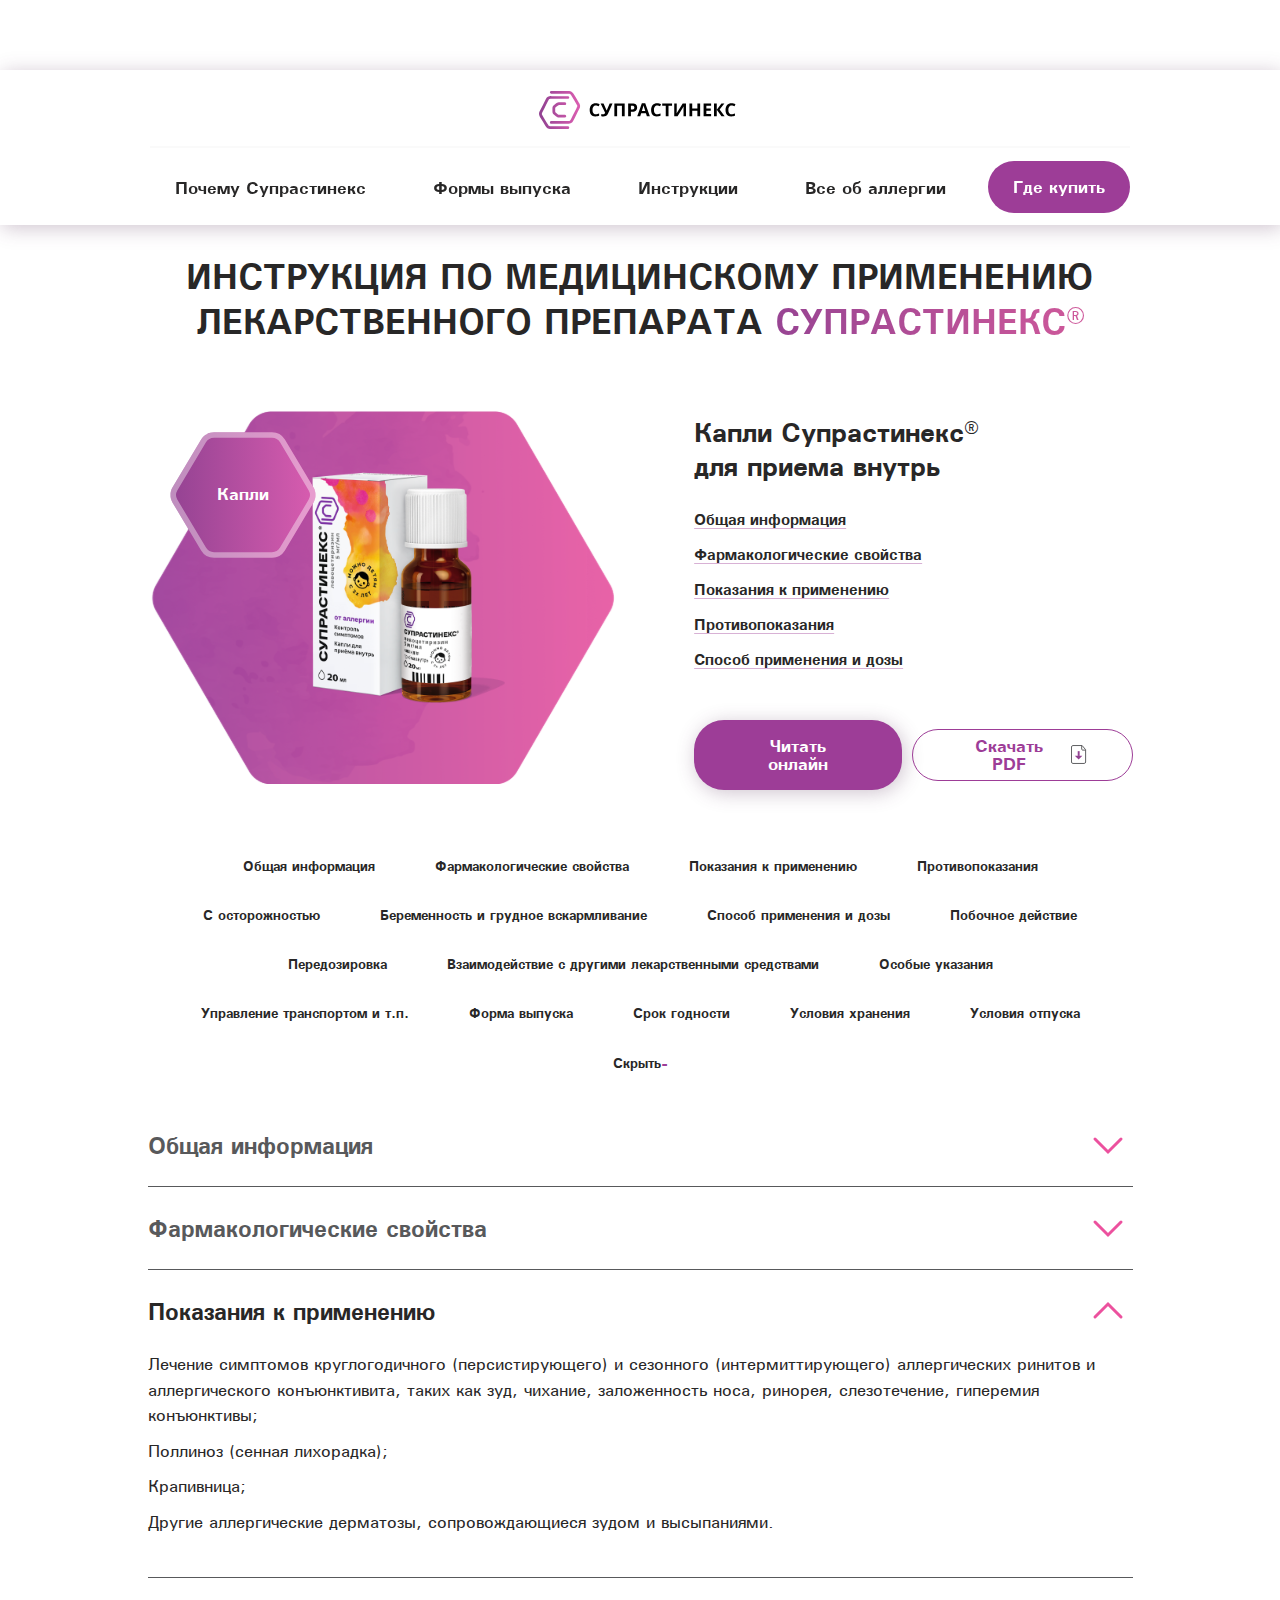
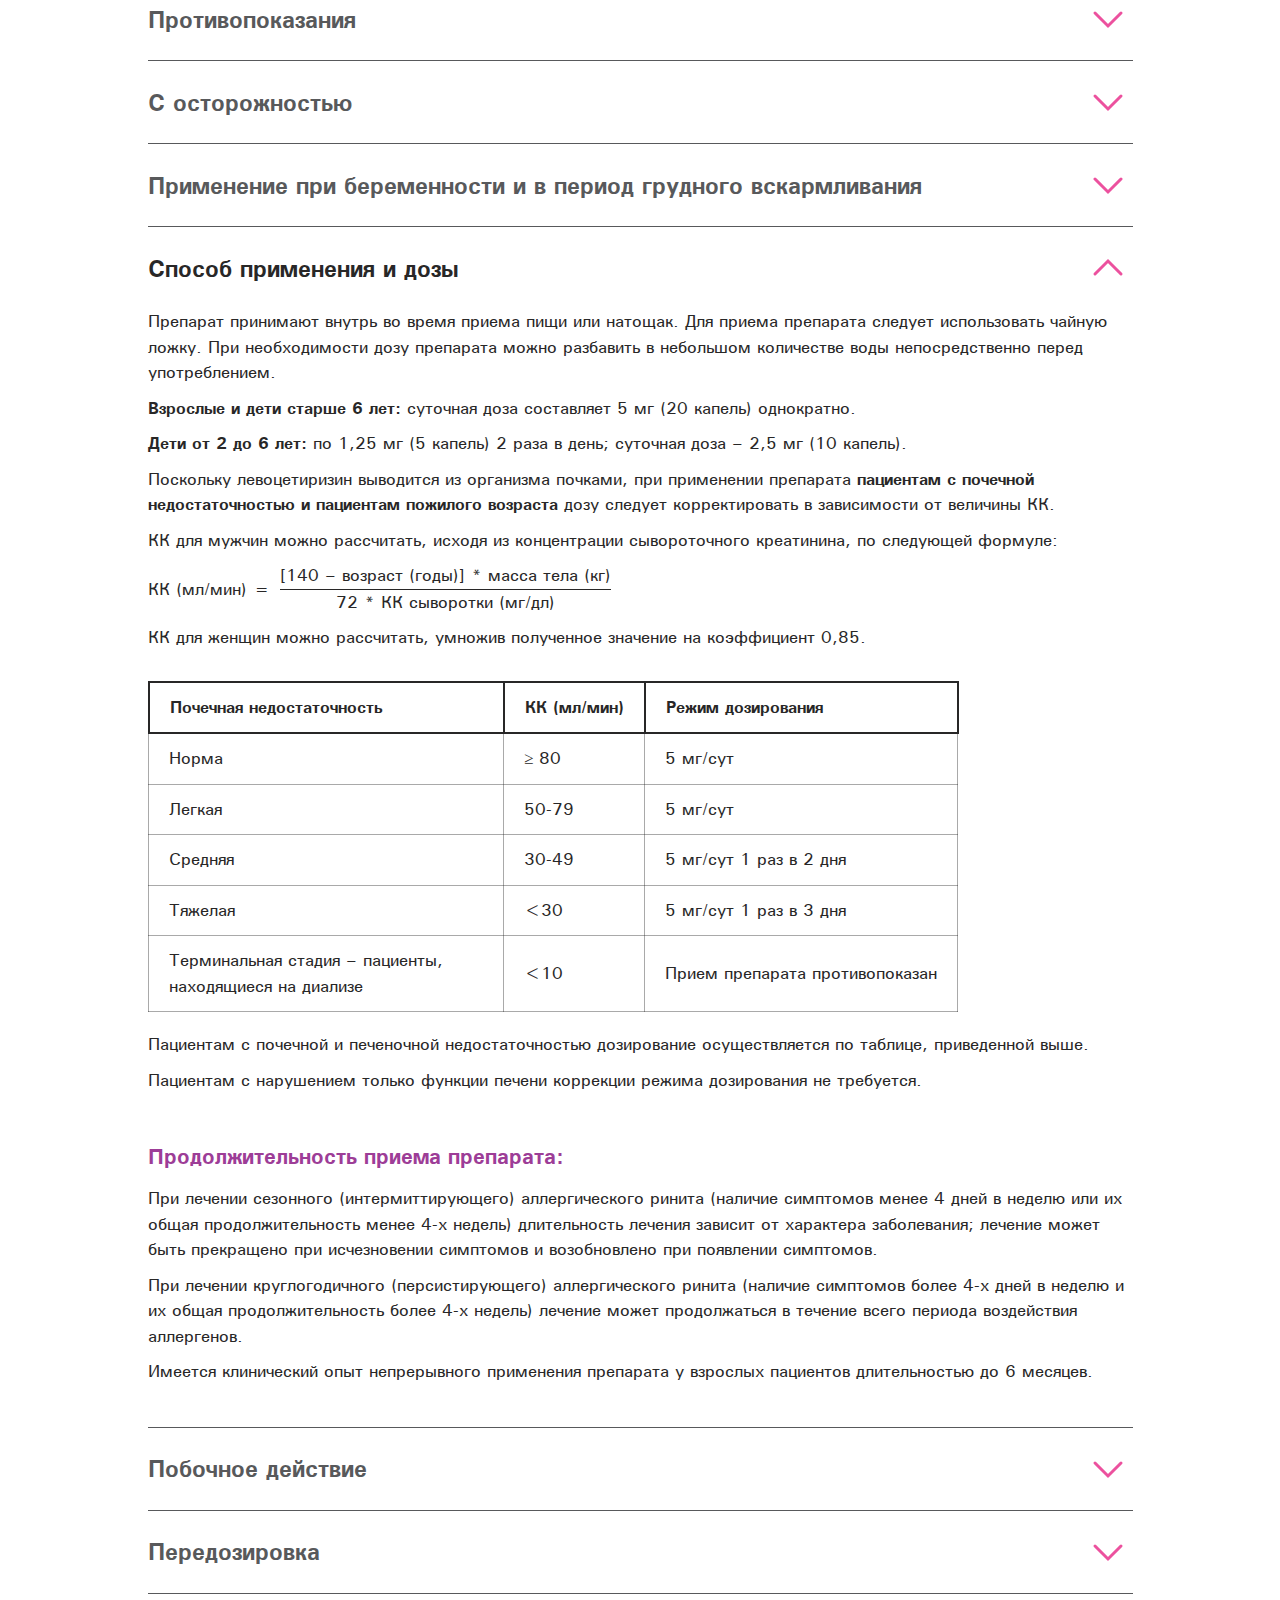
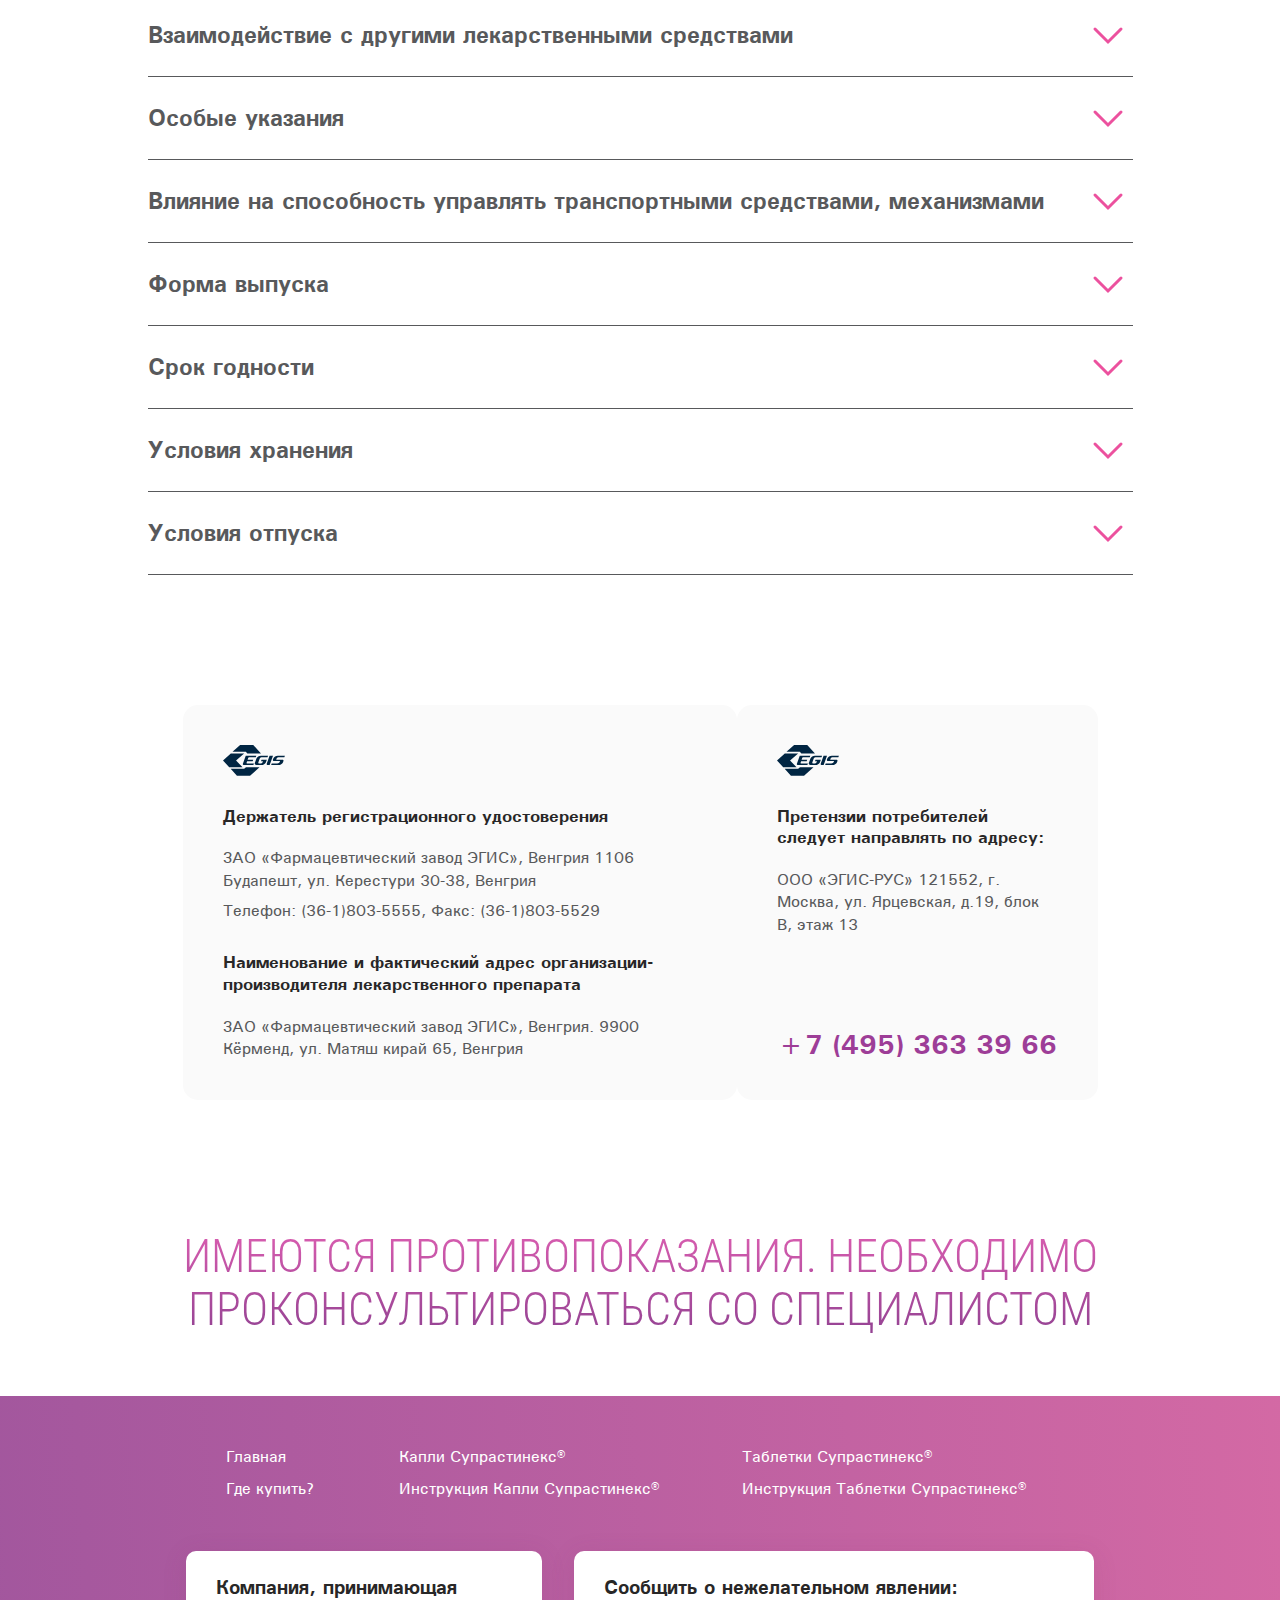
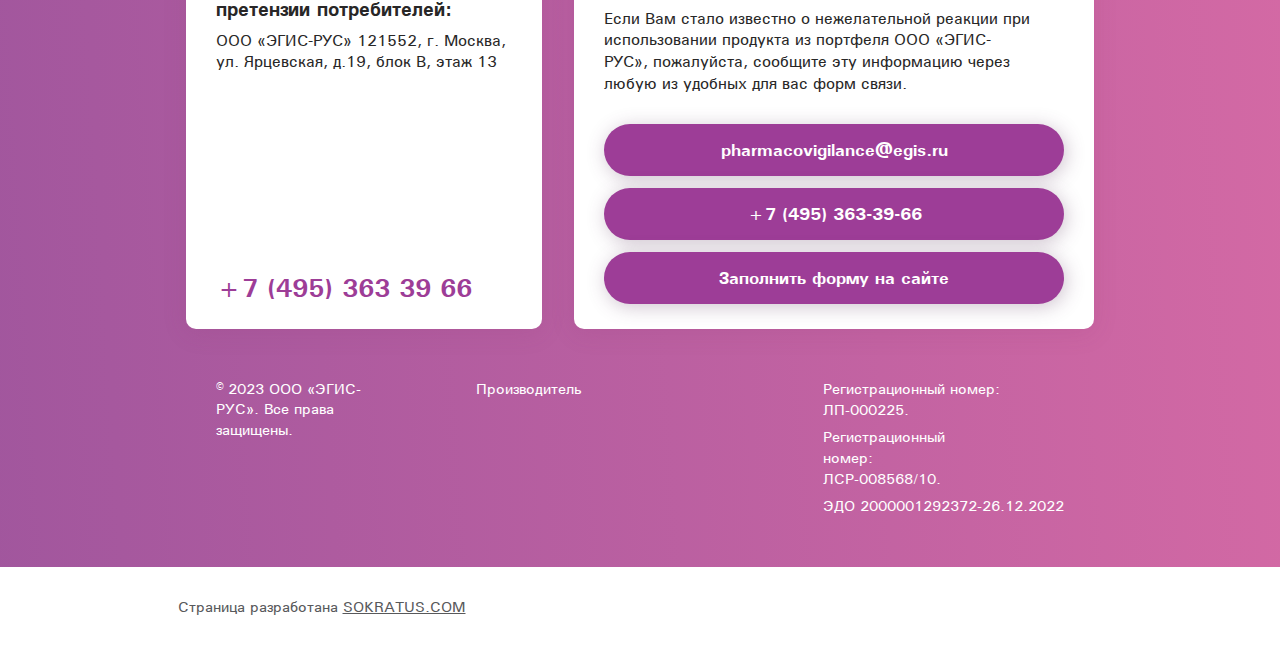
==== commit 64cee6ab: "crit 2" ====
--- a/info-drops.html
+++ b/info-drops.html
@@ -107,11 +107,7 @@
                                     <h3>Капли</h3>
                                 </div>
                                 <picture class="product__img">
-                                    <source media="(min-width: 1440px)" srcset="./assets/info/drops-product-1440.png">
-                                    <source media="(min-width: 1024px)" srcset="./assets/info/drops-product-1024.png">
-                                    <source media="(min-width: 768px)" srcset="./assets/info/drops-product-768.png">
-                                    <source media="(min-width: 540px)" srcset="./assets/info/drops-product-540.png">
-                                    <img src="./assets/info/drops-product-320.png">
+                                    <img src="./assets/info/drops-product-1440.png">
                                 </picture>
                             </div>
                             <div class="product-right">
--- a/info.css
+++ b/info.css
@@ -1 +1 @@
-/*! normalize.css v8.0.1 | MIT License | github.com/necolas/normalize.css */html{line-height:1.15;-webkit-text-size-adjust:100%}body{margin:0}main{display:block}h1{font-size:2em;margin:.67em 0}hr{box-sizing:content-box;height:0;overflow:visible}pre{font-family:monospace,monospace;font-size:1em}a{background-color:rgba(0,0,0,0)}abbr[title]{border-bottom:none;text-decoration:underline;text-decoration:underline dotted}b,strong{font-weight:bolder}code,kbd,samp{font-family:monospace,monospace;font-size:1em}small{font-size:80%}sub,sup{font-size:75%;line-height:0;position:relative;vertical-align:baseline}sub{bottom:-0.25em}sup{top:-0.5em}img{border-style:none}button,input,optgroup,select,textarea{font-family:inherit;font-size:100%;line-height:1.15;margin:0}button,input{overflow:visible}button,select{text-transform:none}button,[type=button],[type=reset],[type=submit]{-webkit-appearance:button}button::-moz-focus-inner,[type=button]::-moz-focus-inner,[type=reset]::-moz-focus-inner,[type=submit]::-moz-focus-inner{border-style:none;padding:0}button:-moz-focusring,[type=button]:-moz-focusring,[type=reset]:-moz-focusring,[type=submit]:-moz-focusring{outline:1px dotted ButtonText}fieldset{padding:.35em .75em .625em}legend{box-sizing:border-box;color:inherit;display:table;max-width:100%;padding:0;white-space:normal}progress{vertical-align:baseline}textarea{overflow:auto}[type=checkbox],[type=radio]{box-sizing:border-box;padding:0}[type=number]::-webkit-inner-spin-button,[type=number]::-webkit-outer-spin-button{height:auto}[type=search]{-webkit-appearance:textfield;outline-offset:-2px}[type=search]::-webkit-search-decoration{-webkit-appearance:none}::-webkit-file-upload-button{-webkit-appearance:button;font:inherit}details{display:block}summary{display:list-item}template{display:none}[hidden]{display:none}@font-face{font-family:U001;src:url("./assets/fonts/u001-reg.ttf");font-weight:normal;font-style:normal}@font-face{font-family:U001;src:url("./assets/fonts/u001-bol.ttf");font-weight:bold;font-style:normal}@font-face{font-display:swap;font-family:"Roboto Condensed";font-style:normal;font-weight:300;src:url("./assets/fonts/roboto-condensed-300.woff2") format("woff2"),url("./assets/fonts/roboto-condensed-300.woff") format("woff")}@keyframes mouse-drag{0%{transform:translateY(0)}20%{transform:translateY(5px)}40%{transform:translateY(0)}100%{transform:translateY(0)}}@keyframes slide-fade{0%{transform:translateX(0);opacity:1}99%{transform:translateX(-40px)}100%{opacity:0;z-index:-1}}@keyframes slide-fade-reverse{0%{transform:translateX(-40px);opacity:0;z-index:1}99%{transform:translateX(0)}100%{opacity:1}}@keyframes slide-fade-r{0%{transform:translateX(0);opacity:1}99%{transform:translateX(40px)}100%{opacity:0;z-index:-1}}@keyframes slide-fade-r-reverse{0%{transform:translateX(40px);opacity:0;z-index:1}99%{transform:translateX(0)}100%{opacity:1}}@keyframes round{0%{transform:rotate(0deg)}100%{transform:rotate(360deg)}}@keyframes toggle-arrows{0%{transform:translateX(0px)}15%{transform:translateX(-5px)}30%{transform:translateX(0px)}50%{opacity:1}65%{opacity:0}80%{opacity:1}100%{transform:translateX(0px)}}@keyframes toggle-arrows-r{0%{transform:translateX(0px);opacity:1}15%{opacity:0}30%{opacity:1}50%{transform:translateX(0px)}65%{transform:translateX(5px)}80%{transform:translateX(0px)}100%{transform:translateX(0px)}}.slide-fade-down-enter-activel,.slide-fade-down-leave-active{transition:.3s}.slide-fade-down-enter-from,.slide-fade-down-leave-to{transform:translateY(-20px);opacity:0}.slide-fade-enter-active{animation:slide-fade-reverse .3s}.slide-fade-leave-active{animation:slide-fade .3s}.slide-fade-r-enter-active{animation:slide-fade-r-reverse .3s}.slide-fade-r-leave-active{animation:slide-fade-r .3s}*{color:#282727;box-sizing:border-box;font-family:"U001"}h1,h2,h3,h4,h5,h6,p{margin:0;padding:0}html{overflow-x:hidden}*,html{scroll-behavior:smooth !important}.white{color:#fff}.section{padding:150px 0}@media(max-width: 1439px){.section{padding:130px 0}}@media(max-width: 1023px){.section{padding:90px 0}}@media(max-width: 767px){.section{padding:70px 0}}@media(max-width: 539px){.section{padding:50px 0}}.button{display:flex;align-items:center;justify-content:center;border:none;border-radius:30px;font-size:18px;line-height:1;font-weight:bold;cursor:pointer;text-align:center;color:#fff;background-color:#9d3d97;padding:17px 45px;box-shadow:2px 3px 19px rgba(91,51,91,.29)}@media(max-width: 1023px){.button{padding:14px 35px}}@media(max-width: 767px){.button{padding:14px 20px}}.button.square{border-radius:3px;background-color:rgba(0,0,0,0);padding:13px 25px 12px;color:#282727;box-shadow:none}@media(max-width: 1023px){.button.square{padding:17px auto 18px}}.button.square:hover{color:#fff}.button.buy{padding:17px 25px;box-shadow:none}@media(max-width: 1023px){.button.buy{padding:17px 53px}}.button.black{background-color:#fff;color:#282727;transition:.2s;box-shadow:2px 3px 29px rgba(131,42,109,.48)}.button.black.border{border-color:#fff;color:#fff;height:52px;padding:15px 53px;transition:.2s;box-shadow:none}@media(max-width: 1023px){.button.black.border{padding:14px 81px;height:49px}}@media(max-width: 767px){.button.black.border{padding:14px 20px}}.button.black.border:hover{color:#282727}.button.black.border:active{color:#fff}.button.black:hover{background:#fdbb2e}.button.black:active{color:#fff;background:#ec519e}.button.border{padding:15px 45px;border:1px solid #9d3d97;background-color:rgba(0,0,0,0);color:#9d3d97;height:52px;box-shadow:none}.button.border:hover,.button.border:active{color:#fff;border-color:rgba(0,0,0,0)}@media(max-width: 1023px){.button.border{padding:14px 81px;height:46px}}@media(max-width: 767px){.button.border{padding:14px 20px}}.button:hover{background:linear-gradient(266.48deg, #DA5D9C -20.44%, #924292 109.31%)}.button:active{background:#ec519e}a{text-decoration:none}.h1{text-align:center;text-transform:uppercase;font-size:40px;line-height:1.25;margin-bottom:65px}.h1 .color{background:linear-gradient(266.48deg, #DA5D9C -20.44%, #924292 109.31%);-webkit-background-clip:text;-webkit-text-fill-color:rgba(0,0,0,0)}@media(max-width: 1439px){.h1{font-size:36px;margin-bottom:55px}}@media(max-width: 1023px){.h1{font-size:32px;margin-bottom:50px}}@media(max-width: 767px){.h1{font-size:26px}}@media(max-width: 539px){.h1{font-size:20px;margin-bottom:30px}.h1.info{font-size:16px}}.h2{text-align:center;text-transform:uppercase;font-size:40px;line-height:1.25;margin:0 auto;margin-bottom:65px}.h2 .color{background:linear-gradient(266.48deg, #DA5D9C -20.44%, #924292 109.31%);-webkit-background-clip:text;-webkit-text-fill-color:rgba(0,0,0,0)}@media(max-width: 1439px){.h2{font-size:36px;margin-bottom:55px}}@media(max-width: 1023px){.h2{font-size:32px;margin-bottom:50px}}@media(max-width: 767px){.h2{font-size:26px}}@media(max-width: 539px){.h2{font-size:20px;margin-bottom:30px}}.scroll{scroll-margin-top:170px}@media(max-width: 1439px){.scroll{scroll-margin-top:200px}}@media(max-width: 1023px){.scroll{scroll-margin-top:150px}}@media(max-width: 767px){.scroll{scroll-margin-top:140px}}@media(max-width: 539px){.scroll{scroll-margin-top:130px}}sup{right:-0.2em;font-size:60%}sup a{transition:.2s}sup a.white:hover{color:#fdbb2e}sup a:hover{color:#9d3d97}sup a:active{color:#ec519e}.brcrumbs{margin:20px 0}.brcrumbs-items{display:flex;align-items:center;font-size:16px;line-height:1.5;flex-wrap:wrap}.brcrumbs a{color:#58595b}.brcrumbs span{color:#757575;margin:0 5px}.brcrumbs span:last-child{margin:0}@media(max-width: 767px){.brcrumbs-items{font-size:14px}}picture img{height:100%;width:100%}.content{height:150vh;background:linear-gradient(266.48deg, rgba(218, 93, 156, 0.9) -20.44%, rgba(146, 66, 146, 0.9) 109.31%),url("./assets/images/bg-img.svg");background-position:right bottom;background-repeat:no-repeat}.container{width:1290px;margin:0 auto}@media(max-width: 1439px){.container{width:985px}}@media(max-width: 1023px){.container{width:100%;padding:0 60px}}@media(max-width: 767px){.container{padding:0 40px}}@media(max-width: 539px){.container{padding:0 20px}}.header{box-shadow:2px 3px 19px rgba(91,51,91,.29);background-color:#fff;position:sticky;top:0;z-index:999}.header-block{display:flex;align-items:center;justify-content:space-between;padding:30px 0}.header-logo{width:210px;display:block}.header-logo img{width:100%}.header-nav{display:flex;align-items:center;z-index:20}.header-nav-dropdown{position:absolute;top:calc(100% + 15px);left:0;width:max-content;border-radius:6px;box-shadow:0px 0px 12px rgba(156,154,154,.19);background:#fff;visibility:hidden;opacity:0;transform:translateY(-5px);transition:.3s;list-style:none;padding:25px}.header-nav-dropdown li{font-size:16px;font-weight:bold}.header-nav-dropdown li a:hover{color:#9d3d97}.header-nav-dropdown li a:active{color:#ec519e}.header-nav-dropdown li:first-child{padding-bottom:15px;margin-bottom:15px;border-bottom:1px solid #9d3d97}.header-nav__list{display:flex;align-items:center;list-style:none;padding:0;margin:0}.header-nav__list-item.sub{position:relative}.header-nav__list-item.sub.mobile{display:none}.header-nav__list-item.sub:hover .header-nav-dropdown{visibility:visible;transform:translateY(0);opacity:1}.header-nav__list-item.sub:hover .header-nav__list-arrow{stroke:#fff;transform:rotate(180deg)}.header-nav__list-item.sub button{display:flex;align-items:center}.header-nav__list-item.sub button:hover span{color:#fff}.header-nav__list-item:not(:last-child){margin-right:25px}.header-nav__list-arrow{height:8px;width:13px;margin-left:10px;stroke:#282727;transition:transform .3s}.header-nav__toggle{display:none;width:26px;height:26px;cursor:pointer;position:relative}.header-nav__toggle div{position:absolute;top:0;width:26px;height:4px;background-color:#282727;margin-bottom:5px;transition:.3s ease transform,.3s ease top,.3s ease width,.3s ease right}.header-nav__toggle div:last-child{top:10px}.header-nav__toggle div:nth-child(2){top:20px}.header-nav__toggle.close div:first-child{top:8px;transform:rotateZ(45deg)}.header-nav__toggle.close div:last-child{top:8px;transform:rotateZ(45deg)}.header-nav__toggle.close div:nth-child(2){width:26px;top:8px;right:0;transform:rotateZ(-45deg)}@media(max-width: 1439px){.header-block{padding-top:21px;padding-bottom:12px;flex-direction:column}.header-logo{margin-bottom:13px;width:203px}.header-nav{padding-top:13px;border-top:solid #fafafa 2px}.header-nav__list-item:not(:last-child){margin-right:17px}}@media(max-width: 1023px){.header-block{padding:22px 0;flex-direction:row}.header-logo{width:220px;margin-bottom:0}.header-nav{position:absolute;top:100%;left:0;background-color:#fafafa;padding-top:5px;border-top:none;width:100vw;visibility:hidden;opacity:0;transform:translateY(0.5rem);transition:all .2s}.header-nav.show{visibility:visible;opacity:1;transform:translateY(0rem)}.header-nav-dropdown{display:none;position:relative;top:0;left:0;width:100%;opacity:1;visibility:visible;transform:none;box-shadow:none;background:none;border-radius:0;padding:20px 0;margin:0 20px}.header-nav-dropdown::after{content:"";position:absolute;left:50%;top:0;transform:translateX(-50%);height:1px;width:90%;background-color:#fff}.header-nav-dropdown li:first-child{border-bottom:none;padding-bottom:0;margin-bottom:35px}.header-nav__list{flex-direction:column;width:100%}.header-nav__list-item{text-align:center;width:100%}.header-nav__list-item.sub{display:none}.header-nav__list-item.sub:hover .header-nav__list-arrow{stroke:#282727;transform:rotate(0deg)}.header-nav__list-item.sub.open .header-nav__list-arrow{stroke:#fff;transform:rotate(180deg)}.header-nav__list-item.sub.open .header-nav-dropdown{display:block}.header-nav__list-item.sub.mobile{display:flex;align-items:center;flex-direction:column}.header-nav__list-item.sub.mobile.open{background:linear-gradient(266.48deg, rgba(218, 93, 156, 0.9) -20.44%, rgba(146, 66, 146, 0.9) 109.31%)}.header-nav__list-item.sub.mobile.open *{color:#fff}.header-nav__list-item.sub.mobile.open .button:hover span{color:#fff}.header-nav__list-item.sub.mobile a{color:#282727}.header-nav__list-item.sub.mobile .button{display:flex;align-items:center;justify-content:center}.header-nav__list-item.sub.mobile .button:hover{background:none}.header-nav__list-item.sub.mobile .button:hover span{color:#282727}.header-nav__list-item:not(:last-child){margin-right:0}.header-nav__list-item:last-child{margin-top:17px;margin-bottom:48px}.header-nav__list-item .button.square{width:100%}.header-nav__list-arrow{display:block}.header-nav__toggle{padding:0;display:block}}@media(max-width: 767px){.header-block{padding:10px 0}.header-logo{width:208px}.header-nav{padding-top:23px}}@media(max-width: 539px){.header-logo{width:135px}}.hero{padding-top:65px;padding-bottom:148px}.hero.info{padding-top:35px;padding-bottom:0}.hero-title{max-width:870px;margin:0 auto;margin-bottom:0 !important}@media(max-width: 1439px){.hero{padding-top:49px;padding-bottom:106px}.hero-title{max-width:790px}}@media(max-width: 1023px){.hero{padding-top:70px;padding-bottom:120px}.hero-title{max-width:648px}}@media(max-width: 767px){.hero{padding-top:60px;padding-bottom:70px}.hero-title{max-width:450px}}@media(max-width: 539px){.hero{padding-top:60px;padding-bottom:75px}.hero-title{max-width:280px}}.product-block{display:flex;align-items:center;justify-content:space-between;padding-left:80px;margin-top:-10px}.product-left{position:relative;height:432px;width:593px;background-image:url("./assets/info/product-bg.svg");background-position:center;background-size:contain;background-repeat:no-repeat;display:flex;align-items:center;justify-content:center}.product__img{display:block;height:313px;width:245px;margin-bottom:50px;margin-right:20px}.product__img.tablets{width:60%;height:auto;margin-right:20px;margin-bottom:0}.product__name{position:absolute;left:-40px;top:20px;height:170px;width:185px;background-image:url("./assets/info/product-name-bg.svg");background-position:center;background-size:contain;background-repeat:no-repeat;display:flex;align-items:center;justify-content:center}.product__name h3{font-size:18px;color:#fff}.product-right{flex-basis:50%;margin-top:10px;padding-left:35px}.product__title{font-size:28px;max-width:400px;margin-bottom:18px;line-height:1.2}.product-links{display:flex;flex-direction:column;margin-bottom:42px}.product-links__item{font-size:16px;font-weight:bold;padding:8px 0;text-decoration:underline;text-decoration-color:rgba(157,61,151,.4);transition:.2s;text-underline-offset:3px;line-height:1.2}.product-links__item:hover{text-decoration-color:#9d3d97}.product-buttons{display:flex;align-items:center}.product-buttons.mobile{display:none}.product-buttons .button:first-child{margin-right:10px}.product-buttons .button:last-child{display:flex;align-items:center;justify-content:center}.product-buttons .button:last-child:hover svg path{stroke:#fff}.product-buttons .button:last-child:hover svg .no-stroke{stroke:none;fill:#fff}.product-buttons .button:last-child svg{margin-left:10px}@media(max-width: 1439px){.product-block{padding-left:0;margin-top:-10px}.product-left{height:417px;width:534px}.product__img{height:250px;width:193px;margin-right:0;margin-bottom:40px;margin-left:10px}.product__name{left:20px;top:40px;height:130px;width:150px}}@media(max-width: 1023px){.product{position:relative;left:50%;transform:translateX(-50%);height:340px;width:753px;display:flex;align-items:center;justify-content:center;background-image:url("./assets/info/product-bg-full.png");background-size:contain;background-position:center;background-repeat:no-repeat}.product .container{width:100%}.product-block{justify-content:center}.product__name{display:none}.product__img{height:238px;width:184px;margin-left:70px}.product__img.tablets{margin-left:0;width:80%}.product-left{background:none;height:auto;width:40%}.product-right{width:330px}.product-links{display:none}.product__title{color:#fff;text-align:center}.product-buttons.desktop{display:none}.product-buttons.mobile{display:flex;flex-direction:column;align-items:center}.product-buttons.mobile a.button{width:250px}.product-buttons.mobile a.button.border{padding:14px 0;text-align:center}.product-buttons.mobile a.button:first-child{margin-bottom:10px}}@media(max-width: 767px){.product{background-image:url("./assets/info/product-bg-full-540.png");height:530px;width:460px}.product-block{height:100%;width:100%}.product-left,.product-right{position:absolute;left:50%;top:50%;transform:translate(-50%, -50%)}.product-left{width:100%}.product-right{height:100%;width:100%;display:flex;justify-content:center;flex-direction:column;align-items:center;padding-bottom:30px}.product__title{text-align:center;margin-bottom:210px;max-width:280px;font-size:24px}.product__img{height:205px;width:159px;margin-left:0}.product__img.tablets{width:50%}.product-buttons.mobile{flex-direction:row}.product-buttons.mobile a.button{width:auto}.product-buttons.mobile a.button.border{padding:14px 20px}.product-buttons.mobile a.button:first-child{margin-bottom:0;margin-right:10px}}@media(max-width: 539px){.product{background-image:url("./assets/info/product-bg-full-320.png");height:531px;width:320px}.product-buttons.mobile{flex-direction:column}.product-buttons.mobile a.button{width:224px}.product-buttons.mobile a.button:first-child{margin-bottom:10px;margin-right:0}.product__img{margin-bottom:80px}.product__img.tablets{width:80%;margin-bottom:60px;margin-right:30px}.product__title{font-size:18px;margin-bottom:230px}.product-right{padding-bottom:0}}.menu{padding-top:50px}.menu-list{list-style:none;padding:0 125px;display:flex;align-items:center;flex-wrap:wrap;justify-content:center}.menu-list__item{margin:5px}.menu-list__item .button,.menu-list__item:last-child{font-size:14px}.menu-list__item span{font-size:20px;line-height:15px;color:#9d3d97;font-weight:bold}.menu-list__item:hover span{color:#fff}@media(max-width: 1439px){.menu{padding-top:20px}.menu-list{padding:0}}@media(max-width: 1023px){.menu{padding-top:10px}}@media(max-width: 767px){.menu-list__item{margin:0}}.info-block{padding:0 200px;padding-top:40px}.info-h2{font-size:24px;line-height:1.3}.info-h3{color:#9d3d97;font-size:22px;line-height:1.3;margin-bottom:14px}.info-h3.black{color:#282727}.info-h4{font-size:20px;line-height:1.2;margin-bottom:8px}.info-h5{font-size:17px;line-height:1.5}.info-text{font-size:17px;line-height:1.5;margin-bottom:10px}.info-text a{color:#9d3d97;text-decoration:underline;text-underline-offset:3px}.info-text.formula{display:flex;align-items:center}.info-text.formula .formula-block{display:flex;flex-direction:column;align-items:center;margin-left:10px}.info-text.formula .formula-block .formula-item:first-child{border-bottom:1px solid #282727}.info-item{padding:16px 0;border-bottom:1px solid #58595b;scroll-margin-top:150px}.info-item.open .info-content{display:block}.info-item.open .info__icon{transform:rotate(-180deg)}.info-item.open .info__title{color:#282727}.info__title{color:#58595b;transition:.2s}.info-header{display:flex;align-items:center;justify-content:space-between;cursor:pointer}.info-header:hover .info__title{color:#282727}.info__icon{height:50px;width:50px;transition:.2s}.info-content{padding:16px 0;display:none}.info-content .info-h3:not(:first-child){margin-top:50px}.info-content .info-h4:not(:first-child){margin-top:30px}.info-row{display:flex;padding:10px 0;border-bottom:1px solid rgba(88,89,91,.4)}.info-row__title{width:280px;margin-right:50px}.info-row__text{width:550px}.info-row__text p:not(:last-child){margin-bottom:10px}.info-table{padding:20px 0;font-size:17px;line-height:1.5}.info-table table{border-collapse:collapse}.info-table th{text-align:left;border:2px solid #282727;padding:12px 20px}.info-table td{border:1px solid rgba(40,39,39,.4);padding:12px 20px;max-width:355px}@media(max-width: 1439px){.info-block{padding:0}}@media(max-width: 1023px){.info-h2{font-size:22px}.info-h3{font-size:18px}.info-h4{font-size:22px}.info-h5{font-size:16px}.info-text{font-size:16px}.info-table{font-size:16px}.info-row__title{width:240px}.info-row__text{width:370px}}@media(max-width: 767px){.info-item{scroll-margin-top:100px}.info-row{flex-direction:column}.info-row__title{width:100%;margin-right:0;margin-bottom:10px}.info-row__text{width:100%}}@media(max-width: 539px){.info-h2{font-size:16px}.info-h3,.info-h4,.info-h5,.info-text{font-size:14px}.info-content{overflow:scroll}.info-table{font-size:16px;overflow:scroll}.info-table table{min-width:450px}}.legal-block{display:flex;justify-content:space-between;padding:0 35px}.legal-card{background:#fafafa;border-radius:15px;padding:40px;display:flex;flex-direction:column}.legal-card:first-child{width:727px}.legal-card:last-child{width:463px}.legal__img{height:31px;width:62px;margin-bottom:30px}.legal__title{font-size:20px;margin-bottom:12px;line-height:1.2}.legal__title.second{margin-top:30px}.legal__text{font-size:16px;margin-top:8px;color:#58595b;line-height:1.4}.legal__phone{margin-bottom:0;margin-top:auto;font-size:28px;color:#9d3d97;font-weight:bold}@media(max-width: 1439px){.legal__title{font-size:18px}.legal__text{font-size:16px}}@media(max-width: 1023px){.legal-block{flex-direction:column;padding:0}.legal-card:first-child{width:100%;margin-bottom:30px}.legal-card:last-child{width:100%}.legal__phone{margin-top:30px}}@media(max-width: 767px){.legal-card{padding:30px 40px}.legal__img{margin-bottom:20px}.legal__title.second{margin-top:20px}.legal__phone{margin-top:20px}}@media(max-width: 539px){.legal-card{padding:20px}.legal__title{font-size:16px}.legal__text{font-size:14px}.legal__phone{font-size:20px}}.disclaimer{padding-bottom:70px}.disclaimer__title{font-size:64px;text-align:center;max-width:95%;margin:0 auto;font-family:"Roboto Condensed";font-weight:normal;background:linear-gradient(180deg, #DA5DB0 0%, #924292 100%);-webkit-background-clip:text;-webkit-text-fill-color:rgba(0,0,0,0);background-clip:text;text-fill-color:rgba(0,0,0,0)}@media(max-width: 1439px){.disclaimer{padding-bottom:60px}.disclaimer__title{font-size:46px}}@media(max-width: 1023px){.disclaimer{padding-bottom:30px}.disclaimer__title{font-size:38px}}@media(max-width: 767px){.disclaimer{padding-bottom:20px}.disclaimer__title{font-size:32px}}@media(max-width: 539px){.disclaimer__title{font-size:17px;max-width:85%}}.footer{background:linear-gradient(266.48deg, rgba(218, 93, 156, 0.9) -20.44%, rgba(146, 66, 146, 0.9) 109.31%)}.footer-container{width:1300px;margin:0 auto}.footer-block{padding:70px 0}.footer-nav{display:flex;flex-wrap:wrap;padding:0 40px;margin-bottom:40px;max-width:1000px}.footer-nav__link{color:#fff;font-size:16px;line-height:1.4;margin-bottom:10px}.footer-nav__link:nth-child(1){order:1;flex-basis:100px;margin-right:73px}.footer-nav__link:nth-child(2){order:4;flex-basis:100px;margin-right:73px}.footer-nav__link:nth-child(3){order:2;flex-basis:270px;margin-right:73px}.footer-nav__link:nth-child(4){order:5;flex-basis:270px;margin-right:73px}.footer-nav__link:nth-child(5){order:3;flex-basis:300px}.footer-nav__link:nth-child(6){order:6;flex-basis:300px}.footer-info{display:flex;justify-content:space-between;margin-bottom:50px}.footer-info-card{padding:40px;border-radius:10px;background-color:#fff;box-shadow:0px 4px 23px rgba(143,51,111,.15);display:flex}.footer-info-card:first-child{flex-direction:column;width:503px}.footer-info-card:last-child{width:767px}.footer-info-card-block{flex-basis:50%;padding-right:30px}.footer-info-card-buttons{flex-basis:50%}.footer-info-card-buttons .button{width:100%;padding:17px 35px}.footer-info-card-buttons .button:not(:last-child){margin-bottom:12px}.footer-info-card__title{font-size:22px;line-height:1.05;font-weight:bold;margin-bottom:12px}.footer-info-card__text{font-size:16px;line-height:1.35}.footer-info-card__phone{margin-bottom:0;margin-top:auto;font-size:28px;color:#9d3d97;font-weight:bold;transition:.2s}.footer-info-card__phone:active{color:#ec519e}.footer-legal{display:flex;justify-content:space-between;padding:0 40px}.footer-legal__item{font-size:15px;line-height:1.35;color:#fff}.footer-legal__item:first-child{margin-right:80px}.footer-legal-info{margin-right:0;margin-left:auto}.footer-legal-info .footer-legal__item:first-child{margin-right:0}.footer-legal-info p{line-height:1.4}.footer-legal-info p:not(:last-child){margin-bottom:6px}@media(max-width: 1439px){.footer-container{width:908px}.footer-block{padding:50px 0}.footer-info-card{padding:25px 30px}.footer-info-card:first-child{width:356px}.footer-info-card:last-child{flex-direction:column;width:520px}.footer-info-card-buttons{margin-top:30px}.footer-info-card__title{font-size:20px;line-height:1.1;margin-bottom:10px}.footer-info-card__phone{font-size:26px}.footer-legal{padding:0 30px}.footer-legal__item:nth-child(1){max-width:180px}.footer-legal__item:nth-child(2){max-width:151px}}@media(max-width: 1023px){.footer-container{width:100%;padding:0 60px}.footer-nav{margin-bottom:30px;padding:0 20px;max-width:700px}.footer-nav__link:nth-child(1){order:1;flex-basis:200px}.footer-nav__link:nth-child(2){order:3;flex-basis:200px}.footer-nav__link:nth-child(3){order:5;flex-basis:200px}.footer-nav__link:nth-child(4){order:2;flex-basis:300px;margin-right:0}.footer-nav__link:nth-child(5){order:4;flex-basis:300px;margin-right:0}.footer-nav__link:nth-child(6){order:6;flex-basis:300px;margin-right:0}.footer-info{display:flex;justify-content:space-between;margin-bottom:35px}.footer-info-card{padding:20px;height:fit-content}.footer-info-card:first-child,.footer-info-card:last-child{width:calc(50% - 10px)}.footer-info-card-buttons .button{padding:15px}.footer-info-card__phone{font-size:22px;margin-top:30px}.footer-legal{padding:0 20px;flex-wrap:wrap}.footer-legal>.footer-legal__item:nth-child(1){margin-right:0;flex-basis:50%;max-width:100%}.footer-legal>.footer-legal__item:nth-child(2){flex-basis:50%;order:2;margin-top:-60px}.footer-legal-info{margin-left:0;flex-basis:50%;padding-left:30px}.footer-legal-info p:not(:last-child){max-width:100%}}@media(max-width: 767px){.footer-container{padding:0 40px}.footer-nav{margin-bottom:20px;max-width:100%}.footer-nav__link:nth-child(1){order:1;flex-basis:100%;margin-right:0}.footer-nav__link:nth-child(2){order:2;flex-basis:100%;margin-right:0}.footer-nav__link:nth-child(3){order:3;flex-basis:100%;margin-right:0}.footer-nav__link:nth-child(4){order:4;flex-basis:100%}.footer-nav__link:nth-child(5){order:5;flex-basis:100%}.footer-nav__link:nth-child(6){order:6;flex-basis:100%}.footer-info{flex-direction:column}.footer-info-card{width:100%}.footer-info-card:first-child{margin-bottom:30px;width:100%}.footer-info-card:last-child{width:100%}.footer-info-card__title{font-size:20px;margin-bottom:7px}.footer-info-card__text{font-size:16px}.footer-info-card__phone{margin-top:30px;font-size:20px}.footer-legal{flex-direction:column}.footer-legal__item:nth-child(1){max-width:100%}.footer-legal>.footer-legal__item:nth-child(1){margin-bottom:20px;flex-basis:100%;order:1}.footer-legal>.footer-legal__item:nth-child(2){flex-basis:100%;order:2;margin-top:0;margin-bottom:20px}.footer-legal-info{order:3;flex-basis:100%;padding-left:0}.footer-legal-info p:not(:last-child){max-width:100%}}@media(max-width: 539px){.footer-container{padding:0 20px}.footer-nav{margin-bottom:30px}.footer-nav__link{margin-bottom:20px}.footer-info-card:first-child{margin-bottom:30px}.footer-info-card__title{font-size:18px}.footer-info-card__phone{margin-top:10px;font-size:18px}.footer-info-card-buttons__item{font-size:14px}}.links-block{padding:50px 35px}.links__star{margin-bottom:50px;color:#58595b;font-size:15px;line-height:1.4}.links__title{font-size:22px;line-height:1.05;margin-bottom:15px;color:#58595b}.links ol{padding-left:20px}.links li{font-size:15px;line-height:1.4;color:#58595b;overflow-wrap:break-word}.links li:nth-child(2),.links li:nth-child(3),.links li:nth-child(4),.links li:nth-child(5){margin-bottom:6px}.links-creator{position:relative;margin-top:50px;padding-top:30px;font-size:15px;line-height:1.35;color:#58595b}.links-creator.info{margin-top:0;padding-top:0}.links-creator.info::after{display:none}.links-creator::after{content:"";position:absolute;top:0;left:50%;transform:translateX(-50%);height:1px;width:1300px;background-color:#58595b}.links-creator a{text-decoration:underline;color:#58595b}@media(max-width: 1439px){.links-block{padding:30px}.links__star{margin-bottom:30px}.links-creator{margin-top:30px}.links-creator::after{width:903px}}@media(max-width: 1023px){.links-block{padding:25px 20px}.links__star{margin-bottom:25px}.links-creator{padding-top:15px;margin-top:25px}.links-creator::after{width:650px}}@media(max-width: 767px){.links-block{padding:20px}.links__star{margin-bottom:20px}.links-creator::after{width:100vw}}@media(max-width: 539px){.links__title{font-size:18px}.links-block{padding:20px 0}}+/*! normalize.css v8.0.1 | MIT License | github.com/necolas/normalize.css */html{line-height:1.15;-webkit-text-size-adjust:100%}body{margin:0}main{display:block}h1{font-size:2em;margin:.67em 0}hr{box-sizing:content-box;height:0;overflow:visible}pre{font-family:monospace,monospace;font-size:1em}a{background-color:rgba(0,0,0,0)}abbr[title]{border-bottom:none;text-decoration:underline;text-decoration:underline dotted}b,strong{font-weight:bolder}code,kbd,samp{font-family:monospace,monospace;font-size:1em}small{font-size:80%}sub,sup{font-size:75%;line-height:0;position:relative;vertical-align:baseline}sub{bottom:-0.25em}sup{top:-0.5em}img{border-style:none}button,input,optgroup,select,textarea{font-family:inherit;font-size:100%;line-height:1.15;margin:0}button,input{overflow:visible}button,select{text-transform:none}button,[type=button],[type=reset],[type=submit]{-webkit-appearance:button}button::-moz-focus-inner,[type=button]::-moz-focus-inner,[type=reset]::-moz-focus-inner,[type=submit]::-moz-focus-inner{border-style:none;padding:0}button:-moz-focusring,[type=button]:-moz-focusring,[type=reset]:-moz-focusring,[type=submit]:-moz-focusring{outline:1px dotted ButtonText}fieldset{padding:.35em .75em .625em}legend{box-sizing:border-box;color:inherit;display:table;max-width:100%;padding:0;white-space:normal}progress{vertical-align:baseline}textarea{overflow:auto}[type=checkbox],[type=radio]{box-sizing:border-box;padding:0}[type=number]::-webkit-inner-spin-button,[type=number]::-webkit-outer-spin-button{height:auto}[type=search]{-webkit-appearance:textfield;outline-offset:-2px}[type=search]::-webkit-search-decoration{-webkit-appearance:none}::-webkit-file-upload-button{-webkit-appearance:button;font:inherit}details{display:block}summary{display:list-item}template{display:none}[hidden]{display:none}@font-face{font-family:U001;src:url("./assets/fonts/u001-reg.ttf");font-weight:normal;font-style:normal}@font-face{font-family:U001;src:url("./assets/fonts/u001-bol.ttf");font-weight:bold;font-style:normal}@font-face{font-display:swap;font-family:"Roboto Condensed";font-style:normal;font-weight:300;src:url("./assets/fonts/roboto-condensed-300.woff2") format("woff2"),url("./assets/fonts/roboto-condensed-300.woff") format("woff")}@keyframes mouse-drag{0%{transform:translateY(0)}20%{transform:translateY(5px)}40%{transform:translateY(0)}100%{transform:translateY(0)}}@keyframes slide-fade{0%{transform:translateX(0);opacity:1}99%{transform:translateX(-40px)}100%{opacity:0;z-index:-1}}@keyframes slide-fade-reverse{0%{transform:translateX(-40px);opacity:0;z-index:1}99%{transform:translateX(0)}100%{opacity:1}}@keyframes slide-fade-r{0%{transform:translateX(0);opacity:1}99%{transform:translateX(40px)}100%{opacity:0;z-index:-1}}@keyframes slide-fade-r-reverse{0%{transform:translateX(40px);opacity:0;z-index:1}99%{transform:translateX(0)}100%{opacity:1}}@keyframes round{0%{transform:rotate(0deg)}100%{transform:rotate(360deg)}}@keyframes toggle-arrows{0%{transform:translateX(0px)}15%{transform:translateX(-5px)}30%{transform:translateX(0px)}50%{opacity:1}65%{opacity:0}80%{opacity:1}100%{transform:translateX(0px)}}@keyframes toggle-arrows-r{0%{transform:translateX(0px);opacity:1}15%{opacity:0}30%{opacity:1}50%{transform:translateX(0px)}65%{transform:translateX(5px)}80%{transform:translateX(0px)}100%{transform:translateX(0px)}}.slide-fade-down-enter-activel,.slide-fade-down-leave-active{transition:.3s}.slide-fade-down-enter-from,.slide-fade-down-leave-to{transform:translateY(-20px);opacity:0}.slide-fade-enter-active{animation:slide-fade-reverse .3s}.slide-fade-leave-active{animation:slide-fade .3s}.slide-fade-r-enter-active{animation:slide-fade-r-reverse .3s}.slide-fade-r-leave-active{animation:slide-fade-r .3s}*{color:#282727;box-sizing:border-box;font-family:"U001"}h1,h2,h3,h4,h5,h6,p{margin:0;padding:0}html{overflow-x:hidden}*,html{scroll-behavior:smooth !important}.white{color:#fff}.section{padding:150px 0}@media(max-width: 1439px){.section{padding:130px 0}}@media(max-width: 1023px){.section{padding:90px 0}}@media(max-width: 767px){.section{padding:70px 0}}@media(max-width: 539px){.section{padding:50px 0}}.button{display:flex;align-items:center;justify-content:center;border:none;border-radius:30px;font-size:18px;line-height:1;font-weight:bold;cursor:pointer;text-align:center;color:#fff;background-color:#9d3d97;padding:17px 45px;box-shadow:2px 3px 19px rgba(91,51,91,.29)}@media(max-width: 1023px){.button{padding:14px 35px}}@media(max-width: 767px){.button{padding:14px 20px}}.button.square{border-radius:3px;background-color:rgba(0,0,0,0);padding:13px 25px 12px;color:#282727;box-shadow:none}@media(max-width: 1023px){.button.square{padding:17px auto 18px}}.button.square:hover{color:#fff}.button.buy{padding:17px 25px;box-shadow:none}@media(max-width: 1023px){.button.buy{padding:17px 53px}}.button.black{background-color:#fff;color:#282727;transition:.2s;box-shadow:2px 3px 29px rgba(131,42,109,.48)}.button.black.border{border-color:#fff;color:#fff;height:52px;padding:15px 53px;transition:.2s;box-shadow:none}@media(max-width: 1023px){.button.black.border{padding:14px 81px;height:49px}}@media(max-width: 767px){.button.black.border{padding:14px 20px}}.button.black.border:hover{color:#282727}.button.black.border:active{color:#fff}.button.black:hover{background:#fdbb2e}.button.black:active{color:#fff;background:#ec519e}.button.border{padding:15px 45px;border:1px solid #9d3d97;background-color:rgba(0,0,0,0);color:#9d3d97;height:52px;box-shadow:none}.button.border:hover,.button.border:active{color:#fff;border-color:rgba(0,0,0,0)}@media(max-width: 1023px){.button.border{padding:14px 81px;height:46px}}@media(max-width: 767px){.button.border{padding:14px 20px}}.button:hover{background:linear-gradient(266.48deg, #DA5D9C -20.44%, #924292 109.31%)}.button:active{background:#ec519e}a{text-decoration:none}.h1{text-align:center;text-transform:uppercase;font-size:40px;line-height:1.25;margin-bottom:65px}.h1 .color{background:linear-gradient(266.48deg, #DA5D9C -20.44%, #924292 109.31%);-webkit-background-clip:text;-webkit-text-fill-color:rgba(0,0,0,0)}@media(max-width: 1439px){.h1{font-size:36px;margin-bottom:55px}}@media(max-width: 1023px){.h1{font-size:32px;margin-bottom:50px}}@media(max-width: 767px){.h1{font-size:26px}}@media(max-width: 539px){.h1{font-size:20px;margin-bottom:30px}.h1.info{font-size:16px}}.h2{text-align:center;text-transform:uppercase;font-size:40px;line-height:1.25;margin:0 auto;margin-bottom:65px}.h2 .color{background:linear-gradient(266.48deg, #DA5D9C -20.44%, #924292 109.31%);-webkit-background-clip:text;-webkit-text-fill-color:rgba(0,0,0,0)}@media(max-width: 1439px){.h2{font-size:36px;margin-bottom:55px}}@media(max-width: 1023px){.h2{font-size:32px;margin-bottom:50px}}@media(max-width: 767px){.h2{font-size:26px}}@media(max-width: 539px){.h2{font-size:20px;margin-bottom:30px}}.scroll{scroll-margin-top:170px}@media(max-width: 1439px){.scroll{scroll-margin-top:200px}}@media(max-width: 1023px){.scroll{scroll-margin-top:150px}}@media(max-width: 767px){.scroll{scroll-margin-top:140px}}@media(max-width: 539px){.scroll{scroll-margin-top:130px}}sup{right:-0.2em;font-size:60%}sup a{transition:.2s}sup a.white:hover{color:#fdbb2e}sup a:hover{color:#9d3d97}sup a:active{color:#ec519e}.brcrumbs{margin:20px 0}.brcrumbs-items{display:flex;align-items:center;font-size:16px;line-height:1.5;flex-wrap:wrap}.brcrumbs a{color:#58595b}.brcrumbs span{color:#757575;margin:0 5px}.brcrumbs span:last-child{margin:0}@media(max-width: 767px){.brcrumbs-items{font-size:14px}}picture img{height:100%;width:100%}.content{height:150vh;background:linear-gradient(266.48deg, rgba(218, 93, 156, 0.9) -20.44%, rgba(146, 66, 146, 0.9) 109.31%),url("./assets/images/bg-img.svg");background-position:right bottom;background-repeat:no-repeat}.container{width:1290px;margin:0 auto}@media(max-width: 1439px){.container{width:985px}}@media(max-width: 1023px){.container{width:100%;padding:0 60px}}@media(max-width: 767px){.container{padding:0 40px}}@media(max-width: 539px){.container{padding:0 20px}}.header{box-shadow:2px 3px 19px rgba(91,51,91,.29);background-color:#fff;position:sticky;top:0;z-index:999}.header-block{display:flex;align-items:center;justify-content:space-between;padding:30px 0}.header-logo{width:210px;display:block}.header-logo img{width:100%}.header-nav{display:flex;align-items:center;z-index:20}.header-nav-dropdown{position:absolute;top:calc(100% + 15px);left:0;width:max-content;border-radius:6px;box-shadow:0px 0px 12px rgba(156,154,154,.19);background:#fff;visibility:hidden;opacity:0;transform:translateY(-5px);transition:.3s;list-style:none;padding:25px}.header-nav-dropdown li{font-size:16px;font-weight:bold}.header-nav-dropdown li a:hover{color:#9d3d97}.header-nav-dropdown li a:active{color:#ec519e}.header-nav-dropdown li:first-child{padding-bottom:15px;margin-bottom:15px;border-bottom:1px solid #9d3d97}.header-nav__list{display:flex;align-items:center;list-style:none;padding:0;margin:0}.header-nav__list-item.sub{position:relative}.header-nav__list-item.sub.mobile{display:none}.header-nav__list-item.sub:hover .header-nav-dropdown{visibility:visible;transform:translateY(0);opacity:1}.header-nav__list-item.sub:hover .header-nav__list-arrow{stroke:#fff;transform:rotate(180deg)}.header-nav__list-item.sub button{display:flex;align-items:center}.header-nav__list-item.sub button:hover span{color:#fff}.header-nav__list-item:not(:last-child){margin-right:25px}.header-nav__list-arrow{height:8px;width:13px;margin-left:10px;stroke:#282727;transition:transform .3s}.header-nav__toggle{display:none;width:26px;height:26px;cursor:pointer;position:relative}.header-nav__toggle div{position:absolute;top:0;width:26px;height:4px;background-color:#282727;margin-bottom:5px;transition:.3s ease transform,.3s ease top,.3s ease width,.3s ease right}.header-nav__toggle div:last-child{top:10px}.header-nav__toggle div:nth-child(2){top:20px}.header-nav__toggle.close div:first-child{top:8px;transform:rotateZ(45deg)}.header-nav__toggle.close div:last-child{top:8px;transform:rotateZ(45deg)}.header-nav__toggle.close div:nth-child(2){width:26px;top:8px;right:0;transform:rotateZ(-45deg)}@media(max-width: 1439px){.header-block{padding-top:21px;padding-bottom:12px;flex-direction:column}.header-logo{margin-bottom:13px;width:203px}.header-nav{padding-top:13px;border-top:solid #fafafa 2px}.header-nav__list-item:not(:last-child){margin-right:17px}}@media(max-width: 1023px){.header-block{padding:22px 0;flex-direction:row}.header-logo{width:220px;margin-bottom:0}.header-nav{position:absolute;top:100%;left:0;background-color:#fafafa;padding-top:5px;border-top:none;width:100vw;visibility:hidden;opacity:0;transform:translateY(0.5rem);transition:all .2s}.header-nav.show{visibility:visible;opacity:1;transform:translateY(0rem)}.header-nav-dropdown{display:none;position:relative;top:0;left:0;width:100%;opacity:1;visibility:visible;transform:none;box-shadow:none;background:none;border-radius:0;padding:20px 0;margin:0 20px}.header-nav-dropdown::after{content:"";position:absolute;left:50%;top:0;transform:translateX(-50%);height:1px;width:90%;background-color:#fff}.header-nav-dropdown li:first-child{border-bottom:none;padding-bottom:0;margin-bottom:35px}.header-nav__list{flex-direction:column;width:100%}.header-nav__list-item{text-align:center;width:100%}.header-nav__list-item.sub{display:none}.header-nav__list-item.sub:hover .header-nav__list-arrow{stroke:#282727;transform:rotate(0deg)}.header-nav__list-item.sub.open .header-nav__list-arrow{stroke:#fff;transform:rotate(180deg)}.header-nav__list-item.sub.open .header-nav-dropdown{display:block}.header-nav__list-item.sub.mobile{display:flex;align-items:center;flex-direction:column}.header-nav__list-item.sub.mobile.open{background:linear-gradient(266.48deg, rgba(218, 93, 156, 0.9) -20.44%, rgba(146, 66, 146, 0.9) 109.31%)}.header-nav__list-item.sub.mobile.open *{color:#fff}.header-nav__list-item.sub.mobile.open .button:hover span{color:#fff}.header-nav__list-item.sub.mobile a{color:#282727}.header-nav__list-item.sub.mobile .button{display:flex;align-items:center;justify-content:center}.header-nav__list-item.sub.mobile .button:hover{background:none}.header-nav__list-item.sub.mobile .button:hover span{color:#282727}.header-nav__list-item:not(:last-child){margin-right:0}.header-nav__list-item:last-child{margin-top:17px;margin-bottom:48px}.header-nav__list-item .button.square{width:100%}.header-nav__list-arrow{display:block}.header-nav__toggle{padding:0;display:block}}@media(max-width: 767px){.header-block{padding:10px 0}.header-logo{width:208px}.header-nav{padding-top:23px}}@media(max-width: 539px){.header-logo{width:135px}}.hero{padding-top:65px;padding-bottom:148px}.hero.info{padding-top:35px;padding-bottom:0}.hero-title{max-width:870px;margin:0 auto;margin-bottom:0 !important}@media(max-width: 1439px){.hero{padding-top:49px;padding-bottom:106px}.hero-title{max-width:790px}}@media(max-width: 1023px){.hero{padding-top:70px;padding-bottom:120px}.hero-title{max-width:648px}}@media(max-width: 767px){.hero{padding-top:60px;padding-bottom:70px}.hero-title{max-width:450px}}@media(max-width: 539px){.hero{padding-top:60px;padding-bottom:75px}.hero-title{max-width:280px}}.product-block{display:flex;align-items:center;justify-content:space-between;padding-left:80px;margin-top:-10px}.product-left{position:relative;height:432px;width:593px;background-image:url("./assets/info/product-bg.svg");background-position:center;background-size:contain;background-repeat:no-repeat;display:flex;align-items:center;justify-content:center}.product__img{display:block;height:313px;width:245px;margin-bottom:50px;margin-right:20px}.product__img.tablets{width:60%;height:auto;margin-right:20px;margin-bottom:0}.product__name{position:absolute;left:-40px;top:20px;height:170px;width:185px;background-image:url("./assets/info/product-name-bg.svg");background-position:center;background-size:contain;background-repeat:no-repeat;display:flex;align-items:center;justify-content:center}.product__name h3{font-size:18px;color:#fff}.product-right{flex-basis:50%;margin-top:10px;padding-left:35px}.product__title{font-size:28px;max-width:400px;margin-bottom:18px;line-height:1.2}.product-links{display:flex;flex-direction:column;margin-bottom:42px}.product-links__item{font-size:16px;font-weight:bold;padding:8px 0;text-decoration:underline;text-decoration-color:rgba(157,61,151,.4);transition:.2s;text-underline-offset:3px;line-height:1.2}.product-links__item:hover{text-decoration-color:#9d3d97}.product-buttons{display:flex;align-items:center}.product-buttons.mobile{display:none}.product-buttons .button:first-child{margin-right:10px}.product-buttons .button:last-child{display:flex;align-items:center;justify-content:center}.product-buttons .button:last-child:hover svg path{stroke:#fff}.product-buttons .button:last-child:hover svg .no-stroke{stroke:none;fill:#fff}.product-buttons .button:last-child svg{margin-left:10px}@media(max-width: 1439px){.product-block{padding-left:0;margin-top:-10px}.product-left{height:417px;width:534px}.product__img{height:250px;width:193px;margin-right:0;margin-bottom:40px;margin-left:10px}.product__name{left:20px;top:40px;height:130px;width:150px}}@media(max-width: 1023px){.product{position:relative;left:50%;transform:translateX(-50%);height:340px;width:753px;display:flex;align-items:center;justify-content:center;background-image:url("./assets/info/product-bg-full.png");background-size:contain;background-position:center;background-repeat:no-repeat}.product .container{width:100%}.product-block{justify-content:center}.product__name{display:none}.product__img{height:238px;width:184px;margin-left:70px}.product__img.tablets{margin-left:0;width:80%}.product-left{background:none;height:auto;width:40%}.product-right{width:330px}.product-links{display:none}.product__title{color:#fff;text-align:center}.product-buttons.desktop{display:none}.product-buttons.mobile{display:flex;flex-direction:column;align-items:center}.product-buttons.mobile a.button{width:250px}.product-buttons.mobile a.button:first-child{margin-right:0}.product-buttons.mobile a.button.border{padding:14px 0;text-align:center}.product-buttons.mobile a.button:first-child{margin-bottom:10px}}@media(max-width: 767px){.product{background-image:url("./assets/info/product-bg-full-540.png");height:530px;width:460px}.product-block{height:100%;width:100%}.product-left,.product-right{position:absolute;left:50%;top:50%;transform:translate(-50%, -50%)}.product-left{width:100%}.product-right{height:100%;width:100%;display:flex;justify-content:center;flex-direction:column;align-items:center;padding-bottom:30px;padding-left:0}.product__title{text-align:center;margin-bottom:220px;max-width:280px;font-size:24px}.product__img{height:205px;width:159px;margin-left:0}.product__img.tablets{width:50%}.product-buttons.mobile{flex-direction:row}.product-buttons.mobile a.button{width:auto}.product-buttons.mobile a.button.border{padding:14px 20px}.product-buttons.mobile a.button:first-child{margin-bottom:0;margin-right:10px}}@media(max-width: 539px){.product{background-image:url("./assets/info/product-bg-full-320.png");height:531px;width:320px}.product-buttons.mobile{flex-direction:column}.product-buttons.mobile a.button{width:224px}.product-buttons.mobile a.button:first-child{margin-bottom:10px;margin-right:0}.product__img{margin-bottom:80px}.product__img.tablets{width:80%;margin-bottom:60px;margin-right:30px}.product__title{font-size:18px;margin-bottom:230px}.product-right{padding-bottom:0}}.menu{padding-top:50px}.menu-list{list-style:none;padding:0 125px;display:flex;align-items:center;flex-wrap:wrap;justify-content:center}.menu-list__item{margin:5px}.menu-list__item .button,.menu-list__item:last-child{font-size:14px}.menu-list__item span{font-size:20px;line-height:15px;color:#9d3d97;font-weight:bold}.menu-list__item:hover span{color:#fff}@media(max-width: 1439px){.menu{padding-top:20px}.menu-list{padding:0}}@media(max-width: 1023px){.menu{padding-top:10px}}@media(max-width: 767px){.menu-list__item{margin:0}}.info-block{padding:0 200px;padding-top:40px}.info-h2{font-size:24px;line-height:1.3}.info-h3{color:#9d3d97;font-size:22px;line-height:1.3;margin-bottom:14px}.info-h3.black{color:#282727}.info-h4{font-size:20px;line-height:1.2;margin-bottom:8px}.info-h5{font-size:17px;line-height:1.5}.info-text{font-size:17px;line-height:1.5;margin-bottom:10px}.info-text a{color:#9d3d97;text-decoration:underline;text-underline-offset:3px}.info-text.formula{display:flex;align-items:center}.info-text.formula .formula-block{display:flex;flex-direction:column;align-items:center;margin-left:10px}.info-text.formula .formula-block .formula-item:first-child{border-bottom:1px solid #282727}.info-item{padding:16px 0;border-bottom:1px solid #58595b;scroll-margin-top:150px}.info-item.open .info-content{display:block}.info-item.open .info__icon{transform:rotate(-180deg)}.info-item.open .info__title{color:#282727}.info__title{color:#58595b;transition:.2s}.info-header{display:flex;align-items:center;justify-content:space-between;cursor:pointer}.info-header:hover .info__title{color:#282727}.info__icon{height:50px;width:50px;transition:.2s}.info-content{padding:16px 0;display:none}.info-content .info-h3:not(:first-child){margin-top:50px}.info-content .info-h4:not(:first-child){margin-top:30px}.info-row{display:flex;padding:10px 0;border-bottom:1px solid rgba(88,89,91,.4)}.info-row__title{width:280px;margin-right:50px}.info-row__text{width:550px}.info-row__text p:not(:last-child){margin-bottom:10px}.info-table{padding:20px 0;font-size:17px;line-height:1.5}.info-table table{border-collapse:collapse}.info-table th{text-align:left;border:2px solid #282727;padding:12px 20px}.info-table td{border:1px solid rgba(40,39,39,.4);padding:12px 20px;max-width:355px}@media(max-width: 1439px){.info-block{padding:0}}@media(max-width: 1023px){.info-h2{font-size:22px}.info-h3{font-size:18px}.info-h4{font-size:22px}.info-h5{font-size:16px}.info-text{font-size:16px}.info-table{font-size:16px}.info-row__title{width:240px}.info-row__text{width:370px}}@media(max-width: 767px){.info-item{scroll-margin-top:100px}.info-row{flex-direction:column}.info-row__title{width:100%;margin-right:0;margin-bottom:10px}.info-row__text{width:100%}}@media(max-width: 539px){.info-h2{font-size:16px}.info-h3,.info-h4,.info-h5,.info-text{font-size:14px}.info-content{overflow:scroll}.info-table{font-size:16px;overflow:scroll}.info-table table{min-width:450px}}.legal-block{display:flex;justify-content:space-between;padding:0 35px}.legal-card{background:#fafafa;border-radius:15px;padding:40px;display:flex;flex-direction:column}.legal-card:first-child{width:727px}.legal-card:last-child{width:463px}.legal__img{height:31px;width:62px;margin-bottom:30px}.legal__title{font-size:20px;margin-bottom:12px;line-height:1.2}.legal__title.second{margin-top:30px}.legal__text{font-size:16px;margin-top:8px;color:#58595b;line-height:1.4}.legal__phone{margin-bottom:0;margin-top:auto;font-size:28px;color:#9d3d97;font-weight:bold}@media(max-width: 1439px){.legal__title{font-size:18px}.legal__text{font-size:16px}}@media(max-width: 1023px){.legal-block{flex-direction:column;padding:0}.legal-card:first-child{width:100%;margin-bottom:30px}.legal-card:last-child{width:100%}.legal__phone{margin-top:30px}}@media(max-width: 767px){.legal-card{padding:30px 40px}.legal__img{margin-bottom:20px}.legal__title.second{margin-top:20px}.legal__phone{margin-top:20px}}@media(max-width: 539px){.legal-card{padding:20px}.legal__title{font-size:16px}.legal__text{font-size:14px}.legal__phone{font-size:20px}}.disclaimer{padding-bottom:70px}.disclaimer__title{font-size:64px;text-align:center;max-width:95%;margin:0 auto;font-family:"Roboto Condensed";font-weight:normal;background:linear-gradient(180deg, #DA5DB0 0%, #924292 100%);-webkit-background-clip:text;-webkit-text-fill-color:rgba(0,0,0,0);background-clip:text;text-fill-color:rgba(0,0,0,0)}@media(max-width: 1439px){.disclaimer{padding-bottom:60px}.disclaimer__title{font-size:46px}}@media(max-width: 1023px){.disclaimer{padding-bottom:30px}.disclaimer__title{font-size:38px}}@media(max-width: 767px){.disclaimer{padding-bottom:20px}.disclaimer__title{font-size:32px}}@media(max-width: 539px){.disclaimer__title{font-size:17px;max-width:85%}}.footer{background:linear-gradient(266.48deg, rgba(218, 93, 156, 0.9) -20.44%, rgba(146, 66, 146, 0.9) 109.31%)}.footer-container{width:1300px;margin:0 auto}.footer-block{padding:70px 0}.footer-nav{display:flex;flex-wrap:wrap;padding:0 40px;margin-bottom:40px;max-width:1000px}.footer-nav__link{color:#fff;font-size:16px;line-height:1.4;margin-bottom:10px}.footer-nav__link:nth-child(1){order:1;flex-basis:100px;margin-right:73px}.footer-nav__link:nth-child(2){order:4;flex-basis:100px;margin-right:73px}.footer-nav__link:nth-child(3){order:2;flex-basis:270px;margin-right:73px}.footer-nav__link:nth-child(4){order:5;flex-basis:270px;margin-right:73px}.footer-nav__link:nth-child(5){order:3;flex-basis:300px}.footer-nav__link:nth-child(6){order:6;flex-basis:300px}.footer-info{display:flex;justify-content:space-between;margin-bottom:50px}.footer-info-card{padding:40px;border-radius:10px;background-color:#fff;box-shadow:0px 4px 23px rgba(143,51,111,.15);display:flex}.footer-info-card:first-child{flex-direction:column;width:503px}.footer-info-card:last-child{width:767px}.footer-info-card-block{flex-basis:50%;padding-right:30px}.footer-info-card-buttons{flex-basis:50%}.footer-info-card-buttons .button{width:100%;padding:17px 35px}.footer-info-card-buttons .button:not(:last-child){margin-bottom:12px}.footer-info-card__title{font-size:22px;line-height:1.05;font-weight:bold;margin-bottom:12px}.footer-info-card__text{font-size:16px;line-height:1.35}.footer-info-card__phone{margin-bottom:0;margin-top:auto;font-size:28px;color:#9d3d97;font-weight:bold;transition:.2s}.footer-info-card__phone:active{color:#ec519e}.footer-legal{display:flex;justify-content:space-between;padding:0 40px}.footer-legal__item{font-size:15px;line-height:1.35;color:#fff}.footer-legal__item:first-child{margin-right:80px}.footer-legal-info{margin-right:0;margin-left:auto}.footer-legal-info .footer-legal__item:first-child{margin-right:0}.footer-legal-info p{line-height:1.4}.footer-legal-info p:not(:last-child){margin-bottom:6px}@media(max-width: 1439px){.footer-container{width:908px}.footer-block{padding:50px 0}.footer-info-card{padding:25px 30px}.footer-info-card:first-child{width:356px}.footer-info-card:last-child{flex-direction:column;width:520px}.footer-info-card-buttons{margin-top:30px}.footer-info-card__title{font-size:20px;line-height:1.1;margin-bottom:10px}.footer-info-card__phone{font-size:26px}.footer-legal{padding:0 30px}.footer-legal__item:nth-child(1){max-width:180px}.footer-legal__item:nth-child(2){max-width:151px}}@media(max-width: 1023px){.footer-container{width:100%;padding:0 60px}.footer-nav{margin-bottom:30px;padding:0 20px;max-width:700px}.footer-nav__link:nth-child(1){order:1;flex-basis:200px}.footer-nav__link:nth-child(2){order:3;flex-basis:200px}.footer-nav__link:nth-child(3){order:5;flex-basis:200px}.footer-nav__link:nth-child(4){order:2;flex-basis:300px;margin-right:0}.footer-nav__link:nth-child(5){order:4;flex-basis:300px;margin-right:0}.footer-nav__link:nth-child(6){order:6;flex-basis:300px;margin-right:0}.footer-info{display:flex;justify-content:space-between;margin-bottom:35px}.footer-info-card{padding:20px;height:fit-content}.footer-info-card:first-child,.footer-info-card:last-child{width:calc(50% - 10px)}.footer-info-card-buttons .button{padding:15px}.footer-info-card__phone{font-size:22px;margin-top:30px}.footer-legal{padding:0 20px;flex-wrap:wrap}.footer-legal>.footer-legal__item:nth-child(1){margin-right:0;flex-basis:50%;max-width:100%}.footer-legal>.footer-legal__item:nth-child(2){flex-basis:50%;order:2;margin-top:-60px}.footer-legal-info{margin-left:0;flex-basis:50%;padding-left:30px}.footer-legal-info p:not(:last-child){max-width:100%}}@media(max-width: 767px){.footer-container{padding:0 40px}.footer-nav{margin-bottom:20px;max-width:100%}.footer-nav__link:nth-child(1){order:1;flex-basis:100%;margin-right:0}.footer-nav__link:nth-child(2){order:2;flex-basis:100%;margin-right:0}.footer-nav__link:nth-child(3){order:3;flex-basis:100%;margin-right:0}.footer-nav__link:nth-child(4){order:4;flex-basis:100%}.footer-nav__link:nth-child(5){order:5;flex-basis:100%}.footer-nav__link:nth-child(6){order:6;flex-basis:100%}.footer-info{flex-direction:column}.footer-info-card{width:100%}.footer-info-card:first-child{margin-bottom:30px;width:100%}.footer-info-card:last-child{width:100%}.footer-info-card__title{font-size:20px;margin-bottom:7px}.footer-info-card__text{font-size:16px}.footer-info-card__phone{margin-top:30px;font-size:20px}.footer-legal{flex-direction:column}.footer-legal__item:nth-child(1){max-width:100%}.footer-legal>.footer-legal__item:nth-child(1){margin-bottom:20px;flex-basis:100%;order:1}.footer-legal>.footer-legal__item:nth-child(2){flex-basis:100%;order:2;margin-top:0;margin-bottom:20px}.footer-legal-info{order:3;flex-basis:100%;padding-left:0}.footer-legal-info p:not(:last-child){max-width:100%}}@media(max-width: 539px){.footer-container{padding:0 20px}.footer-nav{margin-bottom:30px}.footer-nav__link{margin-bottom:20px}.footer-info-card:first-child{margin-bottom:30px}.footer-info-card__title{font-size:18px}.footer-info-card__phone{margin-top:10px;font-size:18px}.footer-info-card-buttons__item{font-size:14px}}.links-block{padding:50px 35px}.links__star{margin-bottom:50px;color:#58595b;font-size:15px;line-height:1.4}.links__title{font-size:22px;line-height:1.05;margin-bottom:15px;color:#58595b}.links ol{padding-left:20px}.links li{font-size:15px;line-height:1.4;color:#58595b;overflow-wrap:break-word}.links li:nth-child(2),.links li:nth-child(3),.links li:nth-child(4),.links li:nth-child(5){margin-bottom:6px}.links-creator{position:relative;margin-top:50px;padding-top:30px;font-size:15px;line-height:1.35;color:#58595b}.links-creator.info{margin-top:0;padding-top:0}.links-creator.info::after{display:none}.links-creator::after{content:"";position:absolute;top:0;left:50%;transform:translateX(-50%);height:1px;width:1300px;background-color:#58595b}.links-creator a{text-decoration:underline;color:#58595b}@media(max-width: 1439px){.links-block{padding:30px}.links__star{margin-bottom:30px}.links-creator{margin-top:30px}.links-creator::after{width:903px}}@media(max-width: 1023px){.links-block{padding:25px 20px}.links__star{margin-bottom:25px}.links-creator{padding-top:15px;margin-top:25px}.links-creator::after{width:650px}}@media(max-width: 767px){.links-block{padding:20px}.links__star{margin-bottom:20px}.links-creator::after{width:100vw}}@media(max-width: 539px){.links__title{font-size:18px}.links-block{padding:20px 0}}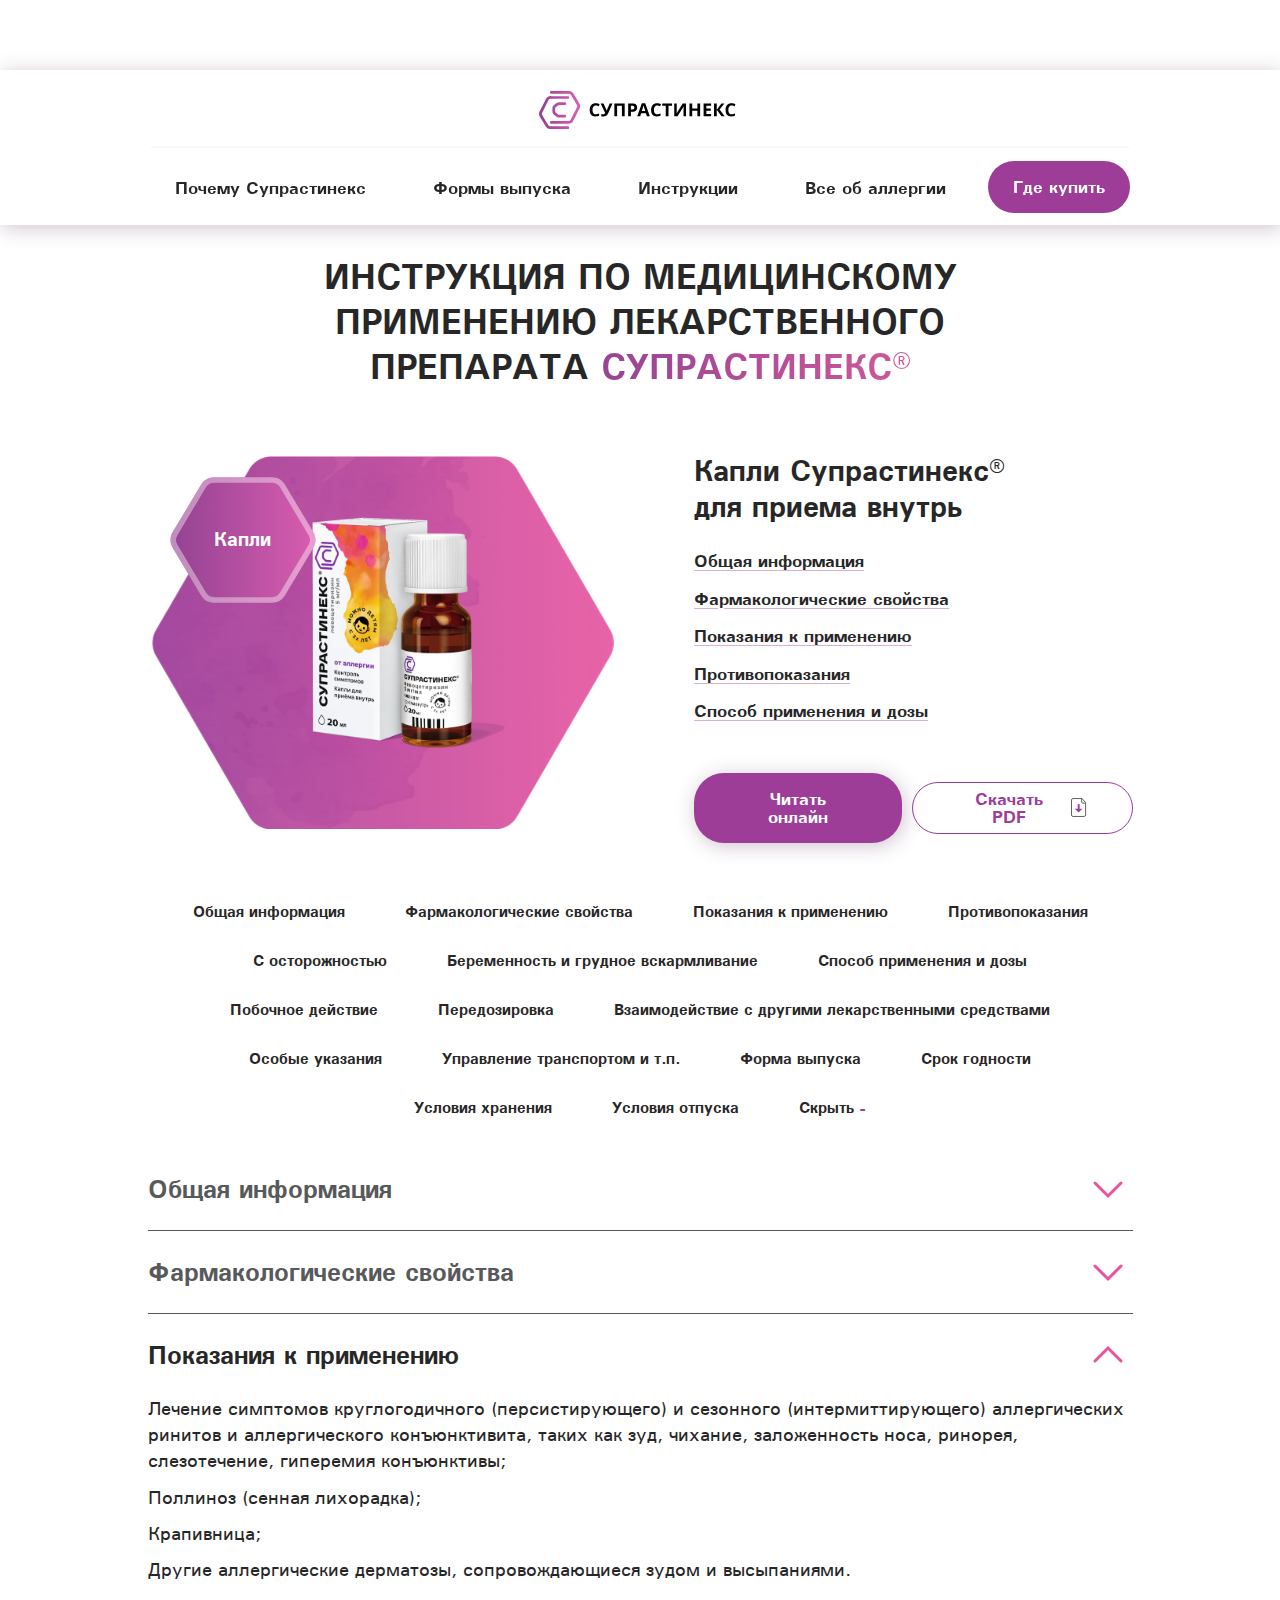
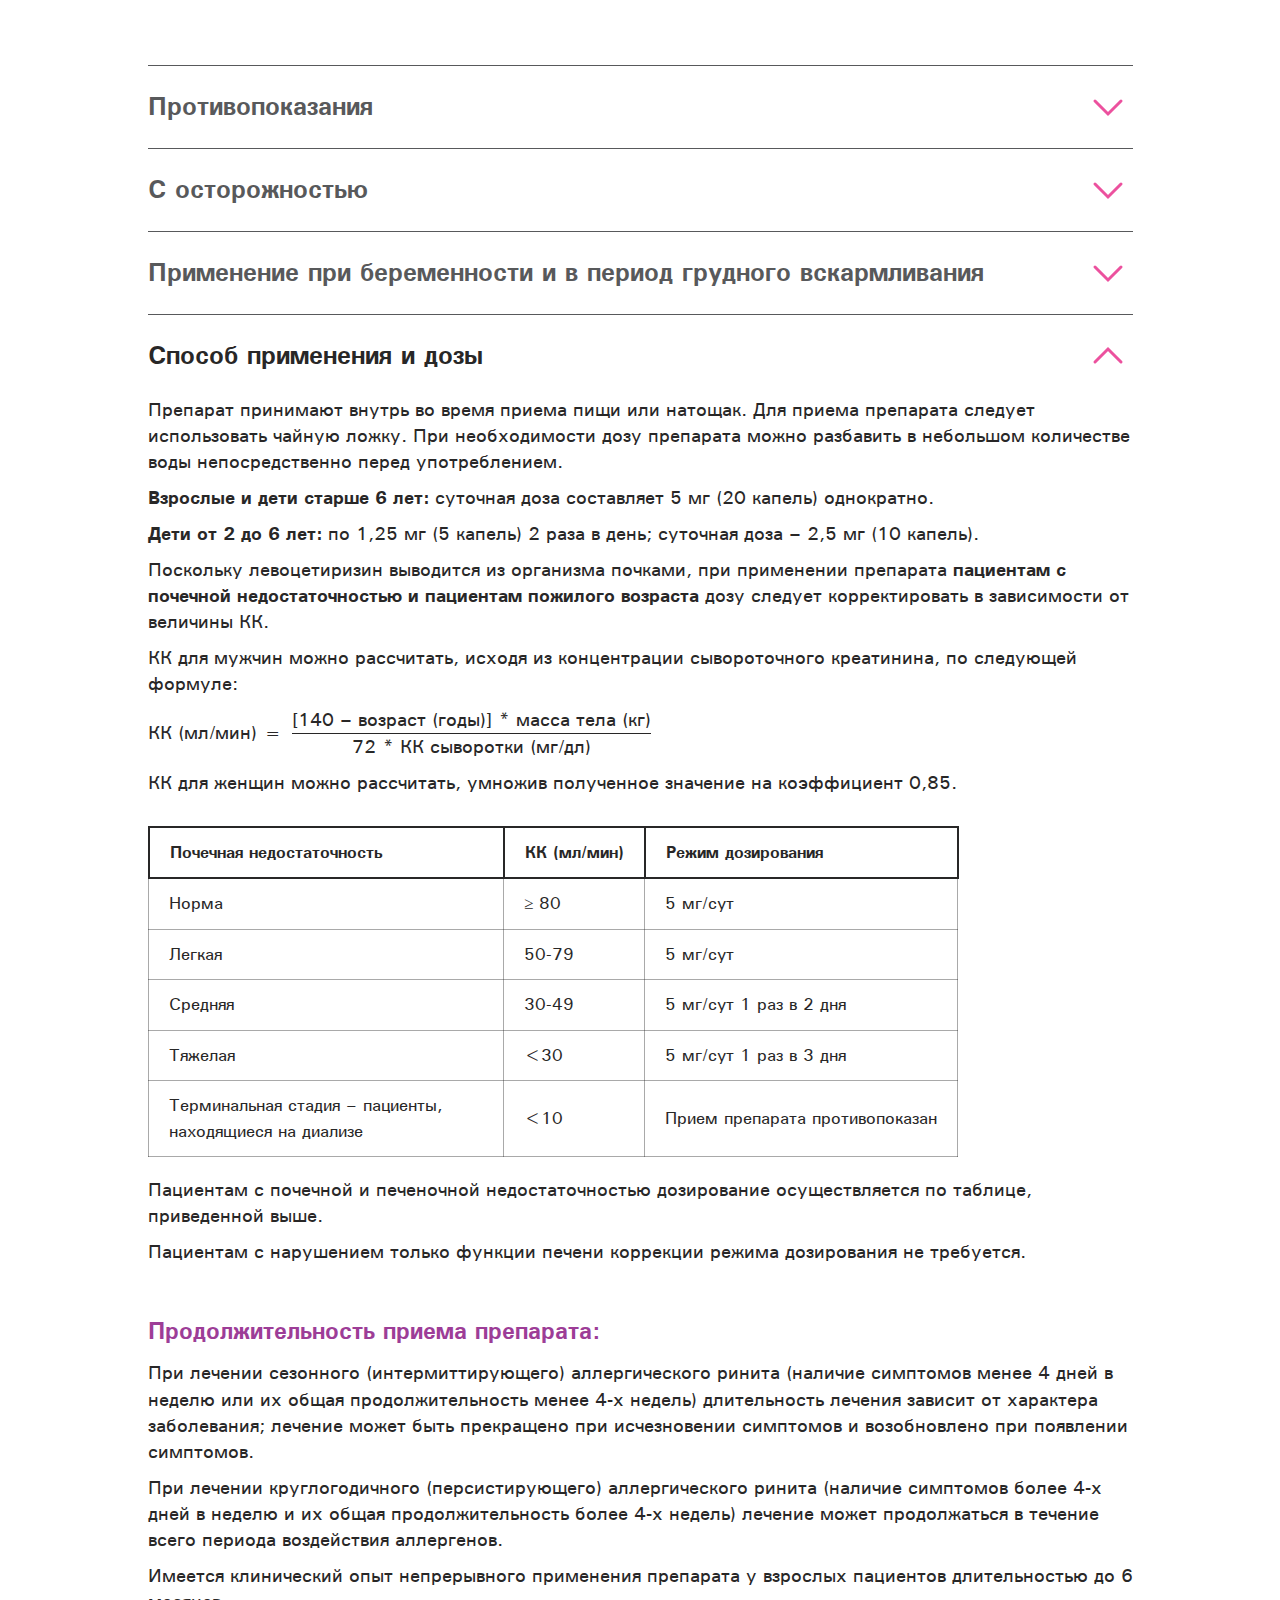
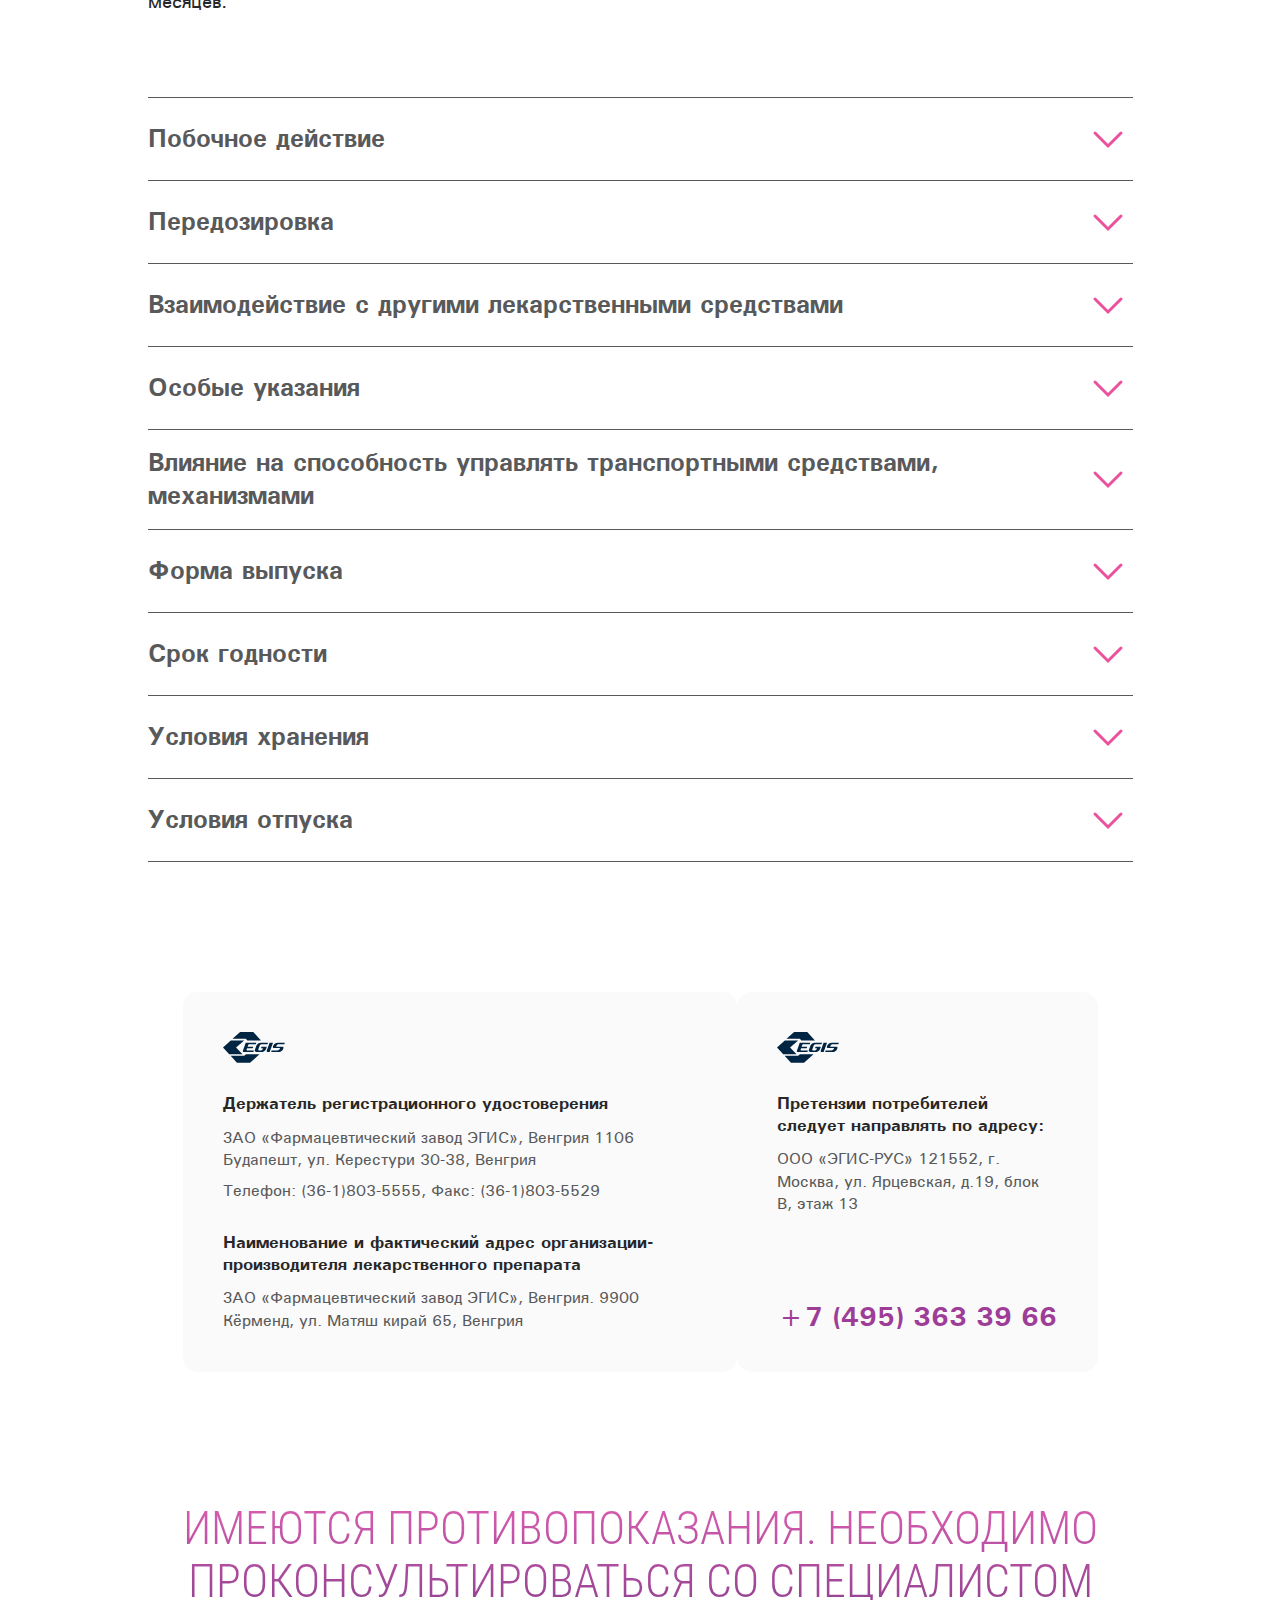
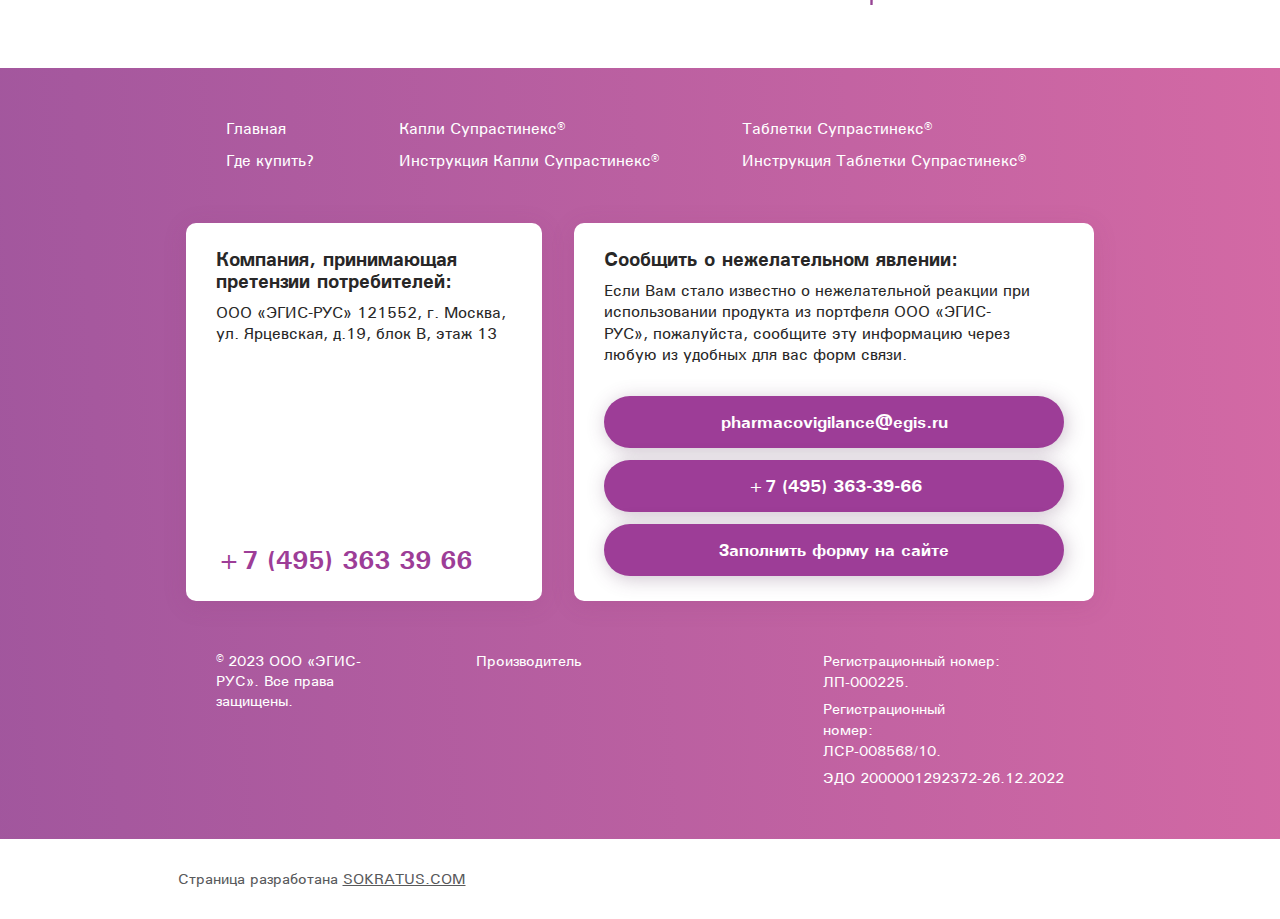
==== commit 9b608308: "Final fixes" ====
--- a/info-drops.html
+++ b/info-drops.html
@@ -96,9 +96,9 @@
 			</div>
 		</div>
         <article>
-            <div class="hero info">
+            <div class="hero info scroll" id="hero">
                 <div class="container">
-                    <h1 class="h1 hero__title info">ИНСТРУКЦИЯ ПО МЕДИЦИНСКОМУ ПРИМЕНЕНИЮ ЛЕКАРСТВЕННОГО ПРЕПАРАТА <span
+                    <h1 class="h1 hero-title info">ИНСТРУКЦИЯ ПО МЕДИЦИНСКОМУ ПРИМЕНЕНИЮ ЛЕКАРСТВЕННОГО ПРЕПАРАТА <span
                             class="color">Супрастинекс®</span></h1>
                     <div class="product">
                         <div class="container product-block">
@@ -740,7 +740,7 @@
                         <div class="legal-card">
                             <img src="./assets/icons/egis.svg" alt="ЕГИС" class="legal__img">
                             <h3 class="legal__title">Держатель регистрационного удостоверения</h3>
-                            <p class="legal__text">ЗАО «Фармацевтический завод ЭГИС», Венгрия 1106 Будапешт, ул.
+                            <p class="legal__text mb-8">ЗАО «Фармацевтический завод ЭГИС», Венгрия 1106 Будапешт, ул.
                                 Керестури 30-38, Венгрия</p>
                             <p class="legal__text">Телефон: (36-1)803-5555, Факс: (36-1)803-5529</p>
                             <h3 class="legal__title second">Наименование и фактический адрес организации-производителя лекарственного препарата</h3>
@@ -821,7 +821,9 @@
     <script src="./assets/script/vue.global.js"></script>
     <script src="./info.js"></script>
 	<script>
-		window.scroll(0, 70)
+		setTimeout(() => {
+			window.scroll(0, 70)
+		}, 0)
 	</script>
 </body>
 
--- a/info.css
+++ b/info.css
@@ -1 +1 @@
-/*! normalize.css v8.0.1 | MIT License | github.com/necolas/normalize.css */html{line-height:1.15;-webkit-text-size-adjust:100%}body{margin:0}main{display:block}h1{font-size:2em;margin:.67em 0}hr{box-sizing:content-box;height:0;overflow:visible}pre{font-family:monospace,monospace;font-size:1em}a{background-color:rgba(0,0,0,0)}abbr[title]{border-bottom:none;text-decoration:underline;text-decoration:underline dotted}b,strong{font-weight:bolder}code,kbd,samp{font-family:monospace,monospace;font-size:1em}small{font-size:80%}sub,sup{font-size:75%;line-height:0;position:relative;vertical-align:baseline}sub{bottom:-0.25em}sup{top:-0.5em}img{border-style:none}button,input,optgroup,select,textarea{font-family:inherit;font-size:100%;line-height:1.15;margin:0}button,input{overflow:visible}button,select{text-transform:none}button,[type=button],[type=reset],[type=submit]{-webkit-appearance:button}button::-moz-focus-inner,[type=button]::-moz-focus-inner,[type=reset]::-moz-focus-inner,[type=submit]::-moz-focus-inner{border-style:none;padding:0}button:-moz-focusring,[type=button]:-moz-focusring,[type=reset]:-moz-focusring,[type=submit]:-moz-focusring{outline:1px dotted ButtonText}fieldset{padding:.35em .75em .625em}legend{box-sizing:border-box;color:inherit;display:table;max-width:100%;padding:0;white-space:normal}progress{vertical-align:baseline}textarea{overflow:auto}[type=checkbox],[type=radio]{box-sizing:border-box;padding:0}[type=number]::-webkit-inner-spin-button,[type=number]::-webkit-outer-spin-button{height:auto}[type=search]{-webkit-appearance:textfield;outline-offset:-2px}[type=search]::-webkit-search-decoration{-webkit-appearance:none}::-webkit-file-upload-button{-webkit-appearance:button;font:inherit}details{display:block}summary{display:list-item}template{display:none}[hidden]{display:none}@font-face{font-family:U001;src:url("./assets/fonts/u001-reg.ttf");font-weight:normal;font-style:normal}@font-face{font-family:U001;src:url("./assets/fonts/u001-bol.ttf");font-weight:bold;font-style:normal}@font-face{font-display:swap;font-family:"Roboto Condensed";font-style:normal;font-weight:300;src:url("./assets/fonts/roboto-condensed-300.woff2") format("woff2"),url("./assets/fonts/roboto-condensed-300.woff") format("woff")}@keyframes mouse-drag{0%{transform:translateY(0)}20%{transform:translateY(5px)}40%{transform:translateY(0)}100%{transform:translateY(0)}}@keyframes slide-fade{0%{transform:translateX(0);opacity:1}99%{transform:translateX(-40px)}100%{opacity:0;z-index:-1}}@keyframes slide-fade-reverse{0%{transform:translateX(-40px);opacity:0;z-index:1}99%{transform:translateX(0)}100%{opacity:1}}@keyframes slide-fade-r{0%{transform:translateX(0);opacity:1}99%{transform:translateX(40px)}100%{opacity:0;z-index:-1}}@keyframes slide-fade-r-reverse{0%{transform:translateX(40px);opacity:0;z-index:1}99%{transform:translateX(0)}100%{opacity:1}}@keyframes round{0%{transform:rotate(0deg)}100%{transform:rotate(360deg)}}@keyframes toggle-arrows{0%{transform:translateX(0px)}15%{transform:translateX(-5px)}30%{transform:translateX(0px)}50%{opacity:1}65%{opacity:0}80%{opacity:1}100%{transform:translateX(0px)}}@keyframes toggle-arrows-r{0%{transform:translateX(0px);opacity:1}15%{opacity:0}30%{opacity:1}50%{transform:translateX(0px)}65%{transform:translateX(5px)}80%{transform:translateX(0px)}100%{transform:translateX(0px)}}.slide-fade-down-enter-activel,.slide-fade-down-leave-active{transition:.3s}.slide-fade-down-enter-from,.slide-fade-down-leave-to{transform:translateY(-20px);opacity:0}.slide-fade-enter-active{animation:slide-fade-reverse .3s}.slide-fade-leave-active{animation:slide-fade .3s}.slide-fade-r-enter-active{animation:slide-fade-r-reverse .3s}.slide-fade-r-leave-active{animation:slide-fade-r .3s}*{color:#282727;box-sizing:border-box;font-family:"U001"}h1,h2,h3,h4,h5,h6,p{margin:0;padding:0}html{overflow-x:hidden}*,html{scroll-behavior:smooth !important}.white{color:#fff}.section{padding:150px 0}@media(max-width: 1439px){.section{padding:130px 0}}@media(max-width: 1023px){.section{padding:90px 0}}@media(max-width: 767px){.section{padding:70px 0}}@media(max-width: 539px){.section{padding:50px 0}}.button{display:flex;align-items:center;justify-content:center;border:none;border-radius:30px;font-size:18px;line-height:1;font-weight:bold;cursor:pointer;text-align:center;color:#fff;background-color:#9d3d97;padding:17px 45px;box-shadow:2px 3px 19px rgba(91,51,91,.29)}@media(max-width: 1023px){.button{padding:14px 35px}}@media(max-width: 767px){.button{padding:14px 20px}}.button.square{border-radius:3px;background-color:rgba(0,0,0,0);padding:13px 25px 12px;color:#282727;box-shadow:none}@media(max-width: 1023px){.button.square{padding:17px auto 18px}}.button.square:hover{color:#fff}.button.buy{padding:17px 25px;box-shadow:none}@media(max-width: 1023px){.button.buy{padding:17px 53px}}.button.black{background-color:#fff;color:#282727;transition:.2s;box-shadow:2px 3px 29px rgba(131,42,109,.48)}.button.black.border{border-color:#fff;color:#fff;height:52px;padding:15px 53px;transition:.2s;box-shadow:none}@media(max-width: 1023px){.button.black.border{padding:14px 81px;height:49px}}@media(max-width: 767px){.button.black.border{padding:14px 20px}}.button.black.border:hover{color:#282727}.button.black.border:active{color:#fff}.button.black:hover{background:#fdbb2e}.button.black:active{color:#fff;background:#ec519e}.button.border{padding:15px 45px;border:1px solid #9d3d97;background-color:rgba(0,0,0,0);color:#9d3d97;height:52px;box-shadow:none}.button.border:hover,.button.border:active{color:#fff;border-color:rgba(0,0,0,0)}@media(max-width: 1023px){.button.border{padding:14px 81px;height:46px}}@media(max-width: 767px){.button.border{padding:14px 20px}}.button:hover{background:linear-gradient(266.48deg, #DA5D9C -20.44%, #924292 109.31%)}.button:active{background:#ec519e}a{text-decoration:none}.h1{text-align:center;text-transform:uppercase;font-size:40px;line-height:1.25;margin-bottom:65px}.h1 .color{background:linear-gradient(266.48deg, #DA5D9C -20.44%, #924292 109.31%);-webkit-background-clip:text;-webkit-text-fill-color:rgba(0,0,0,0)}@media(max-width: 1439px){.h1{font-size:36px;margin-bottom:55px}}@media(max-width: 1023px){.h1{font-size:32px;margin-bottom:50px}}@media(max-width: 767px){.h1{font-size:26px}}@media(max-width: 539px){.h1{font-size:20px;margin-bottom:30px}.h1.info{font-size:16px}}.h2{text-align:center;text-transform:uppercase;font-size:40px;line-height:1.25;margin:0 auto;margin-bottom:65px}.h2 .color{background:linear-gradient(266.48deg, #DA5D9C -20.44%, #924292 109.31%);-webkit-background-clip:text;-webkit-text-fill-color:rgba(0,0,0,0)}@media(max-width: 1439px){.h2{font-size:36px;margin-bottom:55px}}@media(max-width: 1023px){.h2{font-size:32px;margin-bottom:50px}}@media(max-width: 767px){.h2{font-size:26px}}@media(max-width: 539px){.h2{font-size:20px;margin-bottom:30px}}.scroll{scroll-margin-top:170px}@media(max-width: 1439px){.scroll{scroll-margin-top:200px}}@media(max-width: 1023px){.scroll{scroll-margin-top:150px}}@media(max-width: 767px){.scroll{scroll-margin-top:140px}}@media(max-width: 539px){.scroll{scroll-margin-top:130px}}sup{right:-0.2em;font-size:60%}sup a{transition:.2s}sup a.white:hover{color:#fdbb2e}sup a:hover{color:#9d3d97}sup a:active{color:#ec519e}.brcrumbs{margin:20px 0}.brcrumbs-items{display:flex;align-items:center;font-size:16px;line-height:1.5;flex-wrap:wrap}.brcrumbs a{color:#58595b}.brcrumbs span{color:#757575;margin:0 5px}.brcrumbs span:last-child{margin:0}@media(max-width: 767px){.brcrumbs-items{font-size:14px}}picture img{height:100%;width:100%}.content{height:150vh;background:linear-gradient(266.48deg, rgba(218, 93, 156, 0.9) -20.44%, rgba(146, 66, 146, 0.9) 109.31%),url("./assets/images/bg-img.svg");background-position:right bottom;background-repeat:no-repeat}.container{width:1290px;margin:0 auto}@media(max-width: 1439px){.container{width:985px}}@media(max-width: 1023px){.container{width:100%;padding:0 60px}}@media(max-width: 767px){.container{padding:0 40px}}@media(max-width: 539px){.container{padding:0 20px}}.header{box-shadow:2px 3px 19px rgba(91,51,91,.29);background-color:#fff;position:sticky;top:0;z-index:999}.header-block{display:flex;align-items:center;justify-content:space-between;padding:30px 0}.header-logo{width:210px;display:block}.header-logo img{width:100%}.header-nav{display:flex;align-items:center;z-index:20}.header-nav-dropdown{position:absolute;top:calc(100% + 15px);left:0;width:max-content;border-radius:6px;box-shadow:0px 0px 12px rgba(156,154,154,.19);background:#fff;visibility:hidden;opacity:0;transform:translateY(-5px);transition:.3s;list-style:none;padding:25px}.header-nav-dropdown li{font-size:16px;font-weight:bold}.header-nav-dropdown li a:hover{color:#9d3d97}.header-nav-dropdown li a:active{color:#ec519e}.header-nav-dropdown li:first-child{padding-bottom:15px;margin-bottom:15px;border-bottom:1px solid #9d3d97}.header-nav__list{display:flex;align-items:center;list-style:none;padding:0;margin:0}.header-nav__list-item.sub{position:relative}.header-nav__list-item.sub.mobile{display:none}.header-nav__list-item.sub:hover .header-nav-dropdown{visibility:visible;transform:translateY(0);opacity:1}.header-nav__list-item.sub:hover .header-nav__list-arrow{stroke:#fff;transform:rotate(180deg)}.header-nav__list-item.sub button{display:flex;align-items:center}.header-nav__list-item.sub button:hover span{color:#fff}.header-nav__list-item:not(:last-child){margin-right:25px}.header-nav__list-arrow{height:8px;width:13px;margin-left:10px;stroke:#282727;transition:transform .3s}.header-nav__toggle{display:none;width:26px;height:26px;cursor:pointer;position:relative}.header-nav__toggle div{position:absolute;top:0;width:26px;height:4px;background-color:#282727;margin-bottom:5px;transition:.3s ease transform,.3s ease top,.3s ease width,.3s ease right}.header-nav__toggle div:last-child{top:10px}.header-nav__toggle div:nth-child(2){top:20px}.header-nav__toggle.close div:first-child{top:8px;transform:rotateZ(45deg)}.header-nav__toggle.close div:last-child{top:8px;transform:rotateZ(45deg)}.header-nav__toggle.close div:nth-child(2){width:26px;top:8px;right:0;transform:rotateZ(-45deg)}@media(max-width: 1439px){.header-block{padding-top:21px;padding-bottom:12px;flex-direction:column}.header-logo{margin-bottom:13px;width:203px}.header-nav{padding-top:13px;border-top:solid #fafafa 2px}.header-nav__list-item:not(:last-child){margin-right:17px}}@media(max-width: 1023px){.header-block{padding:22px 0;flex-direction:row}.header-logo{width:220px;margin-bottom:0}.header-nav{position:absolute;top:100%;left:0;background-color:#fafafa;padding-top:5px;border-top:none;width:100vw;visibility:hidden;opacity:0;transform:translateY(0.5rem);transition:all .2s}.header-nav.show{visibility:visible;opacity:1;transform:translateY(0rem)}.header-nav-dropdown{display:none;position:relative;top:0;left:0;width:100%;opacity:1;visibility:visible;transform:none;box-shadow:none;background:none;border-radius:0;padding:20px 0;margin:0 20px}.header-nav-dropdown::after{content:"";position:absolute;left:50%;top:0;transform:translateX(-50%);height:1px;width:90%;background-color:#fff}.header-nav-dropdown li:first-child{border-bottom:none;padding-bottom:0;margin-bottom:35px}.header-nav__list{flex-direction:column;width:100%}.header-nav__list-item{text-align:center;width:100%}.header-nav__list-item.sub{display:none}.header-nav__list-item.sub:hover .header-nav__list-arrow{stroke:#282727;transform:rotate(0deg)}.header-nav__list-item.sub.open .header-nav__list-arrow{stroke:#fff;transform:rotate(180deg)}.header-nav__list-item.sub.open .header-nav-dropdown{display:block}.header-nav__list-item.sub.mobile{display:flex;align-items:center;flex-direction:column}.header-nav__list-item.sub.mobile.open{background:linear-gradient(266.48deg, rgba(218, 93, 156, 0.9) -20.44%, rgba(146, 66, 146, 0.9) 109.31%)}.header-nav__list-item.sub.mobile.open *{color:#fff}.header-nav__list-item.sub.mobile.open .button:hover span{color:#fff}.header-nav__list-item.sub.mobile a{color:#282727}.header-nav__list-item.sub.mobile .button{display:flex;align-items:center;justify-content:center}.header-nav__list-item.sub.mobile .button:hover{background:none}.header-nav__list-item.sub.mobile .button:hover span{color:#282727}.header-nav__list-item:not(:last-child){margin-right:0}.header-nav__list-item:last-child{margin-top:17px;margin-bottom:48px}.header-nav__list-item .button.square{width:100%}.header-nav__list-arrow{display:block}.header-nav__toggle{padding:0;display:block}}@media(max-width: 767px){.header-block{padding:10px 0}.header-logo{width:208px}.header-nav{padding-top:23px}}@media(max-width: 539px){.header-logo{width:135px}}.hero{padding-top:65px;padding-bottom:148px}.hero.info{padding-top:35px;padding-bottom:0}.hero-title{max-width:870px;margin:0 auto;margin-bottom:0 !important}@media(max-width: 1439px){.hero{padding-top:49px;padding-bottom:106px}.hero-title{max-width:790px}}@media(max-width: 1023px){.hero{padding-top:70px;padding-bottom:120px}.hero-title{max-width:648px}}@media(max-width: 767px){.hero{padding-top:60px;padding-bottom:70px}.hero-title{max-width:450px}}@media(max-width: 539px){.hero{padding-top:60px;padding-bottom:75px}.hero-title{max-width:280px}}.product-block{display:flex;align-items:center;justify-content:space-between;padding-left:80px;margin-top:-10px}.product-left{position:relative;height:432px;width:593px;background-image:url("./assets/info/product-bg.svg");background-position:center;background-size:contain;background-repeat:no-repeat;display:flex;align-items:center;justify-content:center}.product__img{display:block;height:313px;width:245px;margin-bottom:50px;margin-right:20px}.product__img.tablets{width:60%;height:auto;margin-right:20px;margin-bottom:0}.product__name{position:absolute;left:-40px;top:20px;height:170px;width:185px;background-image:url("./assets/info/product-name-bg.svg");background-position:center;background-size:contain;background-repeat:no-repeat;display:flex;align-items:center;justify-content:center}.product__name h3{font-size:18px;color:#fff}.product-right{flex-basis:50%;margin-top:10px;padding-left:35px}.product__title{font-size:28px;max-width:400px;margin-bottom:18px;line-height:1.2}.product-links{display:flex;flex-direction:column;margin-bottom:42px}.product-links__item{font-size:16px;font-weight:bold;padding:8px 0;text-decoration:underline;text-decoration-color:rgba(157,61,151,.4);transition:.2s;text-underline-offset:3px;line-height:1.2}.product-links__item:hover{text-decoration-color:#9d3d97}.product-buttons{display:flex;align-items:center}.product-buttons.mobile{display:none}.product-buttons .button:first-child{margin-right:10px}.product-buttons .button:last-child{display:flex;align-items:center;justify-content:center}.product-buttons .button:last-child:hover svg path{stroke:#fff}.product-buttons .button:last-child:hover svg .no-stroke{stroke:none;fill:#fff}.product-buttons .button:last-child svg{margin-left:10px}@media(max-width: 1439px){.product-block{padding-left:0;margin-top:-10px}.product-left{height:417px;width:534px}.product__img{height:250px;width:193px;margin-right:0;margin-bottom:40px;margin-left:10px}.product__name{left:20px;top:40px;height:130px;width:150px}}@media(max-width: 1023px){.product{position:relative;left:50%;transform:translateX(-50%);height:340px;width:753px;display:flex;align-items:center;justify-content:center;background-image:url("./assets/info/product-bg-full.png");background-size:contain;background-position:center;background-repeat:no-repeat}.product .container{width:100%}.product-block{justify-content:center}.product__name{display:none}.product__img{height:238px;width:184px;margin-left:70px}.product__img.tablets{margin-left:0;width:80%}.product-left{background:none;height:auto;width:40%}.product-right{width:330px}.product-links{display:none}.product__title{color:#fff;text-align:center}.product-buttons.desktop{display:none}.product-buttons.mobile{display:flex;flex-direction:column;align-items:center}.product-buttons.mobile a.button{width:250px}.product-buttons.mobile a.button:first-child{margin-right:0}.product-buttons.mobile a.button.border{padding:14px 0;text-align:center}.product-buttons.mobile a.button:first-child{margin-bottom:10px}}@media(max-width: 767px){.product{background-image:url("./assets/info/product-bg-full-540.png");height:530px;width:460px}.product-block{height:100%;width:100%}.product-left,.product-right{position:absolute;left:50%;top:50%;transform:translate(-50%, -50%)}.product-left{width:100%}.product-right{height:100%;width:100%;display:flex;justify-content:center;flex-direction:column;align-items:center;padding-bottom:30px;padding-left:0}.product__title{text-align:center;margin-bottom:220px;max-width:280px;font-size:24px}.product__img{height:205px;width:159px;margin-left:0}.product__img.tablets{width:50%}.product-buttons.mobile{flex-direction:row}.product-buttons.mobile a.button{width:auto}.product-buttons.mobile a.button.border{padding:14px 20px}.product-buttons.mobile a.button:first-child{margin-bottom:0;margin-right:10px}}@media(max-width: 539px){.product{background-image:url("./assets/info/product-bg-full-320.png");height:531px;width:320px}.product-buttons.mobile{flex-direction:column}.product-buttons.mobile a.button{width:224px}.product-buttons.mobile a.button:first-child{margin-bottom:10px;margin-right:0}.product__img{margin-bottom:80px}.product__img.tablets{width:80%;margin-bottom:60px;margin-right:30px}.product__title{font-size:18px;margin-bottom:230px}.product-right{padding-bottom:0}}.menu{padding-top:50px}.menu-list{list-style:none;padding:0 125px;display:flex;align-items:center;flex-wrap:wrap;justify-content:center}.menu-list__item{margin:5px}.menu-list__item .button,.menu-list__item:last-child{font-size:14px}.menu-list__item span{font-size:20px;line-height:15px;color:#9d3d97;font-weight:bold}.menu-list__item:hover span{color:#fff}@media(max-width: 1439px){.menu{padding-top:20px}.menu-list{padding:0}}@media(max-width: 1023px){.menu{padding-top:10px}}@media(max-width: 767px){.menu-list__item{margin:0}}.info-block{padding:0 200px;padding-top:40px}.info-h2{font-size:24px;line-height:1.3}.info-h3{color:#9d3d97;font-size:22px;line-height:1.3;margin-bottom:14px}.info-h3.black{color:#282727}.info-h4{font-size:20px;line-height:1.2;margin-bottom:8px}.info-h5{font-size:17px;line-height:1.5}.info-text{font-size:17px;line-height:1.5;margin-bottom:10px}.info-text a{color:#9d3d97;text-decoration:underline;text-underline-offset:3px}.info-text.formula{display:flex;align-items:center}.info-text.formula .formula-block{display:flex;flex-direction:column;align-items:center;margin-left:10px}.info-text.formula .formula-block .formula-item:first-child{border-bottom:1px solid #282727}.info-item{padding:16px 0;border-bottom:1px solid #58595b;scroll-margin-top:150px}.info-item.open .info-content{display:block}.info-item.open .info__icon{transform:rotate(-180deg)}.info-item.open .info__title{color:#282727}.info__title{color:#58595b;transition:.2s}.info-header{display:flex;align-items:center;justify-content:space-between;cursor:pointer}.info-header:hover .info__title{color:#282727}.info__icon{height:50px;width:50px;transition:.2s}.info-content{padding:16px 0;display:none}.info-content .info-h3:not(:first-child){margin-top:50px}.info-content .info-h4:not(:first-child){margin-top:30px}.info-row{display:flex;padding:10px 0;border-bottom:1px solid rgba(88,89,91,.4)}.info-row__title{width:280px;margin-right:50px}.info-row__text{width:550px}.info-row__text p:not(:last-child){margin-bottom:10px}.info-table{padding:20px 0;font-size:17px;line-height:1.5}.info-table table{border-collapse:collapse}.info-table th{text-align:left;border:2px solid #282727;padding:12px 20px}.info-table td{border:1px solid rgba(40,39,39,.4);padding:12px 20px;max-width:355px}@media(max-width: 1439px){.info-block{padding:0}}@media(max-width: 1023px){.info-h2{font-size:22px}.info-h3{font-size:18px}.info-h4{font-size:22px}.info-h5{font-size:16px}.info-text{font-size:16px}.info-table{font-size:16px}.info-row__title{width:240px}.info-row__text{width:370px}}@media(max-width: 767px){.info-item{scroll-margin-top:100px}.info-row{flex-direction:column}.info-row__title{width:100%;margin-right:0;margin-bottom:10px}.info-row__text{width:100%}}@media(max-width: 539px){.info-h2{font-size:16px}.info-h3,.info-h4,.info-h5,.info-text{font-size:14px}.info-content{overflow:scroll}.info-table{font-size:16px;overflow:scroll}.info-table table{min-width:450px}}.legal-block{display:flex;justify-content:space-between;padding:0 35px}.legal-card{background:#fafafa;border-radius:15px;padding:40px;display:flex;flex-direction:column}.legal-card:first-child{width:727px}.legal-card:last-child{width:463px}.legal__img{height:31px;width:62px;margin-bottom:30px}.legal__title{font-size:20px;margin-bottom:12px;line-height:1.2}.legal__title.second{margin-top:30px}.legal__text{font-size:16px;margin-top:8px;color:#58595b;line-height:1.4}.legal__phone{margin-bottom:0;margin-top:auto;font-size:28px;color:#9d3d97;font-weight:bold}@media(max-width: 1439px){.legal__title{font-size:18px}.legal__text{font-size:16px}}@media(max-width: 1023px){.legal-block{flex-direction:column;padding:0}.legal-card:first-child{width:100%;margin-bottom:30px}.legal-card:last-child{width:100%}.legal__phone{margin-top:30px}}@media(max-width: 767px){.legal-card{padding:30px 40px}.legal__img{margin-bottom:20px}.legal__title.second{margin-top:20px}.legal__phone{margin-top:20px}}@media(max-width: 539px){.legal-card{padding:20px}.legal__title{font-size:16px}.legal__text{font-size:14px}.legal__phone{font-size:20px}}.disclaimer{padding-bottom:70px}.disclaimer__title{font-size:64px;text-align:center;max-width:95%;margin:0 auto;font-family:"Roboto Condensed";font-weight:normal;background:linear-gradient(180deg, #DA5DB0 0%, #924292 100%);-webkit-background-clip:text;-webkit-text-fill-color:rgba(0,0,0,0);background-clip:text;text-fill-color:rgba(0,0,0,0)}@media(max-width: 1439px){.disclaimer{padding-bottom:60px}.disclaimer__title{font-size:46px}}@media(max-width: 1023px){.disclaimer{padding-bottom:30px}.disclaimer__title{font-size:38px}}@media(max-width: 767px){.disclaimer{padding-bottom:20px}.disclaimer__title{font-size:32px}}@media(max-width: 539px){.disclaimer__title{font-size:17px;max-width:85%}}.footer{background:linear-gradient(266.48deg, rgba(218, 93, 156, 0.9) -20.44%, rgba(146, 66, 146, 0.9) 109.31%)}.footer-container{width:1300px;margin:0 auto}.footer-block{padding:70px 0}.footer-nav{display:flex;flex-wrap:wrap;padding:0 40px;margin-bottom:40px;max-width:1000px}.footer-nav__link{color:#fff;font-size:16px;line-height:1.4;margin-bottom:10px}.footer-nav__link:nth-child(1){order:1;flex-basis:100px;margin-right:73px}.footer-nav__link:nth-child(2){order:4;flex-basis:100px;margin-right:73px}.footer-nav__link:nth-child(3){order:2;flex-basis:270px;margin-right:73px}.footer-nav__link:nth-child(4){order:5;flex-basis:270px;margin-right:73px}.footer-nav__link:nth-child(5){order:3;flex-basis:300px}.footer-nav__link:nth-child(6){order:6;flex-basis:300px}.footer-info{display:flex;justify-content:space-between;margin-bottom:50px}.footer-info-card{padding:40px;border-radius:10px;background-color:#fff;box-shadow:0px 4px 23px rgba(143,51,111,.15);display:flex}.footer-info-card:first-child{flex-direction:column;width:503px}.footer-info-card:last-child{width:767px}.footer-info-card-block{flex-basis:50%;padding-right:30px}.footer-info-card-buttons{flex-basis:50%}.footer-info-card-buttons .button{width:100%;padding:17px 35px}.footer-info-card-buttons .button:not(:last-child){margin-bottom:12px}.footer-info-card__title{font-size:22px;line-height:1.05;font-weight:bold;margin-bottom:12px}.footer-info-card__text{font-size:16px;line-height:1.35}.footer-info-card__phone{margin-bottom:0;margin-top:auto;font-size:28px;color:#9d3d97;font-weight:bold;transition:.2s}.footer-info-card__phone:active{color:#ec519e}.footer-legal{display:flex;justify-content:space-between;padding:0 40px}.footer-legal__item{font-size:15px;line-height:1.35;color:#fff}.footer-legal__item:first-child{margin-right:80px}.footer-legal-info{margin-right:0;margin-left:auto}.footer-legal-info .footer-legal__item:first-child{margin-right:0}.footer-legal-info p{line-height:1.4}.footer-legal-info p:not(:last-child){margin-bottom:6px}@media(max-width: 1439px){.footer-container{width:908px}.footer-block{padding:50px 0}.footer-info-card{padding:25px 30px}.footer-info-card:first-child{width:356px}.footer-info-card:last-child{flex-direction:column;width:520px}.footer-info-card-buttons{margin-top:30px}.footer-info-card__title{font-size:20px;line-height:1.1;margin-bottom:10px}.footer-info-card__phone{font-size:26px}.footer-legal{padding:0 30px}.footer-legal__item:nth-child(1){max-width:180px}.footer-legal__item:nth-child(2){max-width:151px}}@media(max-width: 1023px){.footer-container{width:100%;padding:0 60px}.footer-nav{margin-bottom:30px;padding:0 20px;max-width:700px}.footer-nav__link:nth-child(1){order:1;flex-basis:200px}.footer-nav__link:nth-child(2){order:3;flex-basis:200px}.footer-nav__link:nth-child(3){order:5;flex-basis:200px}.footer-nav__link:nth-child(4){order:2;flex-basis:300px;margin-right:0}.footer-nav__link:nth-child(5){order:4;flex-basis:300px;margin-right:0}.footer-nav__link:nth-child(6){order:6;flex-basis:300px;margin-right:0}.footer-info{display:flex;justify-content:space-between;margin-bottom:35px}.footer-info-card{padding:20px;height:fit-content}.footer-info-card:first-child,.footer-info-card:last-child{width:calc(50% - 10px)}.footer-info-card-buttons .button{padding:15px}.footer-info-card__phone{font-size:22px;margin-top:30px}.footer-legal{padding:0 20px;flex-wrap:wrap}.footer-legal>.footer-legal__item:nth-child(1){margin-right:0;flex-basis:50%;max-width:100%}.footer-legal>.footer-legal__item:nth-child(2){flex-basis:50%;order:2;margin-top:-60px}.footer-legal-info{margin-left:0;flex-basis:50%;padding-left:30px}.footer-legal-info p:not(:last-child){max-width:100%}}@media(max-width: 767px){.footer-container{padding:0 40px}.footer-nav{margin-bottom:20px;max-width:100%}.footer-nav__link:nth-child(1){order:1;flex-basis:100%;margin-right:0}.footer-nav__link:nth-child(2){order:2;flex-basis:100%;margin-right:0}.footer-nav__link:nth-child(3){order:3;flex-basis:100%;margin-right:0}.footer-nav__link:nth-child(4){order:4;flex-basis:100%}.footer-nav__link:nth-child(5){order:5;flex-basis:100%}.footer-nav__link:nth-child(6){order:6;flex-basis:100%}.footer-info{flex-direction:column}.footer-info-card{width:100%}.footer-info-card:first-child{margin-bottom:30px;width:100%}.footer-info-card:last-child{width:100%}.footer-info-card__title{font-size:20px;margin-bottom:7px}.footer-info-card__text{font-size:16px}.footer-info-card__phone{margin-top:30px;font-size:20px}.footer-legal{flex-direction:column}.footer-legal__item:nth-child(1){max-width:100%}.footer-legal>.footer-legal__item:nth-child(1){margin-bottom:20px;flex-basis:100%;order:1}.footer-legal>.footer-legal__item:nth-child(2){flex-basis:100%;order:2;margin-top:0;margin-bottom:20px}.footer-legal-info{order:3;flex-basis:100%;padding-left:0}.footer-legal-info p:not(:last-child){max-width:100%}}@media(max-width: 539px){.footer-container{padding:0 20px}.footer-nav{margin-bottom:30px}.footer-nav__link{margin-bottom:20px}.footer-info-card:first-child{margin-bottom:30px}.footer-info-card__title{font-size:18px}.footer-info-card__phone{margin-top:10px;font-size:18px}.footer-info-card-buttons__item{font-size:14px}}.links-block{padding:50px 35px}.links__star{margin-bottom:50px;color:#58595b;font-size:15px;line-height:1.4}.links__title{font-size:22px;line-height:1.05;margin-bottom:15px;color:#58595b}.links ol{padding-left:20px}.links li{font-size:15px;line-height:1.4;color:#58595b;overflow-wrap:break-word}.links li:nth-child(2),.links li:nth-child(3),.links li:nth-child(4),.links li:nth-child(5){margin-bottom:6px}.links-creator{position:relative;margin-top:50px;padding-top:30px;font-size:15px;line-height:1.35;color:#58595b}.links-creator.info{margin-top:0;padding-top:0}.links-creator.info::after{display:none}.links-creator::after{content:"";position:absolute;top:0;left:50%;transform:translateX(-50%);height:1px;width:1300px;background-color:#58595b}.links-creator a{text-decoration:underline;color:#58595b}@media(max-width: 1439px){.links-block{padding:30px}.links__star{margin-bottom:30px}.links-creator{margin-top:30px}.links-creator::after{width:903px}}@media(max-width: 1023px){.links-block{padding:25px 20px}.links__star{margin-bottom:25px}.links-creator{padding-top:15px;margin-top:25px}.links-creator::after{width:650px}}@media(max-width: 767px){.links-block{padding:20px}.links__star{margin-bottom:20px}.links-creator::after{width:100vw}}@media(max-width: 539px){.links__title{font-size:18px}.links-block{padding:20px 0}}+/*! normalize.css v8.0.1 | MIT License | github.com/necolas/normalize.css */html{line-height:1.15;-webkit-text-size-adjust:100%}body{margin:0}main{display:block}h1{font-size:2em;margin:.67em 0}hr{box-sizing:content-box;height:0;overflow:visible}pre{font-family:monospace,monospace;font-size:1em}a{background-color:rgba(0,0,0,0)}abbr[title]{border-bottom:none;text-decoration:underline;text-decoration:underline dotted}b,strong{font-weight:bolder}code,kbd,samp{font-family:monospace,monospace;font-size:1em}small{font-size:80%}sub,sup{font-size:75%;line-height:0;position:relative;vertical-align:baseline}sub{bottom:-0.25em}sup{top:-0.5em}img{border-style:none}button,input,optgroup,select,textarea{font-family:inherit;font-size:100%;line-height:1.15;margin:0}button,input{overflow:visible}button,select{text-transform:none}button,[type=button],[type=reset],[type=submit]{-webkit-appearance:button}button::-moz-focus-inner,[type=button]::-moz-focus-inner,[type=reset]::-moz-focus-inner,[type=submit]::-moz-focus-inner{border-style:none;padding:0}button:-moz-focusring,[type=button]:-moz-focusring,[type=reset]:-moz-focusring,[type=submit]:-moz-focusring{outline:1px dotted ButtonText}fieldset{padding:.35em .75em .625em}legend{box-sizing:border-box;color:inherit;display:table;max-width:100%;padding:0;white-space:normal}progress{vertical-align:baseline}textarea{overflow:auto}[type=checkbox],[type=radio]{box-sizing:border-box;padding:0}[type=number]::-webkit-inner-spin-button,[type=number]::-webkit-outer-spin-button{height:auto}[type=search]{-webkit-appearance:textfield;outline-offset:-2px}[type=search]::-webkit-search-decoration{-webkit-appearance:none}::-webkit-file-upload-button{-webkit-appearance:button;font:inherit}details{display:block}summary{display:list-item}template{display:none}[hidden]{display:none}@font-face{font-family:U001;src:url("./assets/fonts/u001-reg.ttf");font-weight:normal;font-style:normal}@font-face{font-family:U001;src:url("./assets/fonts/u001-bol.ttf");font-weight:bold;font-style:normal}@font-face{font-display:swap;font-family:"Roboto Condensed";font-style:normal;font-weight:300;src:url("./assets/fonts/roboto-condensed-300.woff2") format("woff2"),url("./assets/fonts/roboto-condensed-300.woff") format("woff")}@keyframes mouse-drag{0%{transform:translateY(0)}20%{transform:translateY(5px)}40%{transform:translateY(0)}100%{transform:translateY(0)}}@keyframes slide-fade{0%{transform:translateX(0);opacity:1}99%{transform:translateX(-40px)}100%{opacity:0;z-index:-1}}@keyframes slide-fade-reverse{0%{transform:translateX(-40px);opacity:0;z-index:1}99%{transform:translateX(0)}100%{opacity:1}}@keyframes slide-fade-r{0%{transform:translateX(0);opacity:1}99%{transform:translateX(40px)}100%{opacity:0;z-index:-1}}@keyframes slide-fade-r-reverse{0%{transform:translateX(40px);opacity:0;z-index:1}99%{transform:translateX(0)}100%{opacity:1}}@keyframes round{0%{transform:rotate(0deg)}100%{transform:rotate(360deg)}}@keyframes toggle-arrows{0%{transform:translateX(0px)}15%{transform:translateX(-5px)}30%{transform:translateX(0px)}50%{opacity:1}65%{opacity:0}80%{opacity:1}100%{transform:translateX(0px)}}@keyframes toggle-arrows-r{0%{transform:translateX(0px);opacity:1}15%{opacity:0}30%{opacity:1}50%{transform:translateX(0px)}65%{transform:translateX(5px)}80%{transform:translateX(0px)}100%{transform:translateX(0px)}}.slide-fade-down-enter-activel,.slide-fade-down-leave-active{transition:.3s}.slide-fade-down-enter-from,.slide-fade-down-leave-to{transform:translateY(-20px);opacity:0}.slide-fade-enter-active{animation:slide-fade-reverse .3s}.slide-fade-leave-active{animation:slide-fade .3s}.slide-fade-r-enter-active{animation:slide-fade-r-reverse .3s}.slide-fade-r-leave-active{animation:slide-fade-r .3s}*{color:#282727;box-sizing:border-box;font-family:"U001"}h1,h2,h3,h4,h5,h6,p{margin:0;padding:0}article{overflow:hidden}*,html{scroll-behavior:smooth !important}.white{color:#fff}.section{padding:150px 0}@media(max-width: 1439px){.section{padding:130px 0}}@media(max-width: 1023px){.section{padding:90px 0}}@media(max-width: 767px){.section{padding:70px 0}}@media(max-width: 539px){.section{padding:50px 0}}.button{display:flex;align-items:center;justify-content:center;border:none;border-radius:30px;font-size:18px;line-height:1;font-weight:bold;cursor:pointer;text-align:center;color:#fff;background-color:#9d3d97;padding:17px 45px;box-shadow:2px 3px 19px rgba(91,51,91,.29)}@media(max-width: 1023px){.button{padding:14px 35px}}@media(max-width: 767px){.button{padding:14px 20px}}.button.square{border-radius:3px;background-color:rgba(0,0,0,0);padding:13px 25px 12px;color:#282727;box-shadow:none}@media(max-width: 1023px){.button.square{padding:17px auto 18px}}.button.square:hover{color:#fff}.button.buy{padding:17px 25px;box-shadow:none}@media(max-width: 1023px){.button.buy{padding:17px 53px}}.button.black{background-color:#fff;color:#282727;transition:.2s;box-shadow:2px 3px 29px rgba(131,42,109,.48)}.button.black.border{border-color:#fff;color:#fff;height:52px;padding:15px 53px;transition:.2s;box-shadow:none}@media(max-width: 1023px){.button.black.border{padding:14px 81px;height:49px}}@media(max-width: 767px){.button.black.border{padding:14px 20px}}.button.black.border:hover{color:#282727}.button.black.border:active{color:#fff}.button.black:hover{background:#fdbb2e}.button.black:active{color:#fff;background:#ec519e}.button.border{padding:15px 45px;border:1px solid #9d3d97;background-color:rgba(0,0,0,0);color:#9d3d97;height:52px;box-shadow:none}.button.border:hover,.button.border:active{color:#fff;border-color:rgba(0,0,0,0)}@media(max-width: 1023px){.button.border{padding:14px 81px;height:46px}}@media(max-width: 767px){.button.border{padding:14px 20px}}.button:hover{background:linear-gradient(266.48deg, #DA5D9C -20.44%, #924292 109.31%)}.button:active{background:#ec519e}a{text-decoration:none}.h1{text-align:center;text-transform:uppercase;font-size:40px;line-height:1.25;margin:0 auto;margin-bottom:65px}.h1 .color{background:linear-gradient(266.48deg, #DA5D9C -20.44%, #924292 109.31%);-webkit-background-clip:text;-webkit-text-fill-color:rgba(0,0,0,0)}@media(max-width: 1439px){.h1{font-size:36px;margin-bottom:55px}}@media(max-width: 1023px){.h1{font-size:32px;margin-bottom:50px}}@media(max-width: 767px){.h1{font-size:26px}}@media(max-width: 539px){.h1{font-size:20px;margin-bottom:30px}}.h2{text-align:center;text-transform:uppercase;font-size:40px;line-height:1.25;margin:0 auto;margin-bottom:65px}.h2 .color{background:linear-gradient(266.48deg, #DA5D9C -20.44%, #924292 109.31%);-webkit-background-clip:text;-webkit-text-fill-color:rgba(0,0,0,0)}@media(max-width: 1439px){.h2{font-size:36px;margin-bottom:55px}}@media(max-width: 1023px){.h2{font-size:32px;margin-bottom:50px}}@media(max-width: 767px){.h2{font-size:26px}}@media(max-width: 539px){.h2{font-size:20px;margin-bottom:30px}}.scroll{scroll-margin-top:170px}@media(max-width: 1439px){.scroll{scroll-margin-top:200px}}@media(max-width: 1023px){.scroll{scroll-margin-top:150px}}@media(max-width: 767px){.scroll{scroll-margin-top:140px}}@media(max-width: 539px){.scroll{scroll-margin-top:130px}}sup{right:-0.2em;font-size:60%}sup a{transition:.2s}sup a.white:hover{color:#fdbb2e}sup a:hover{color:#9d3d97}sup a:active{color:#ec519e}.brcrumbs{margin:20px 0}.brcrumbs-items{display:flex;align-items:center;font-size:16px;line-height:1.5;flex-wrap:wrap}.brcrumbs a{color:#58595b}.brcrumbs span{color:#757575;margin:0 5px}.brcrumbs span:last-child{margin:0}@media(max-width: 767px){.brcrumbs-items{font-size:14px}}picture img{height:100%;width:100%}.content{height:150vh;background:linear-gradient(266.48deg, rgba(218, 93, 156, 0.9) -20.44%, rgba(146, 66, 146, 0.9) 109.31%),url("./assets/images/bg-img.svg");background-position:right bottom;background-repeat:no-repeat}.container{width:1290px;margin:0 auto}@media(max-width: 1439px){.container{width:985px}}@media(max-width: 1023px){.container{width:100%;padding:0 60px}}@media(max-width: 767px){.container{padding:0 40px}}@media(max-width: 539px){.container{padding:0 20px}}.header{box-shadow:2px 3px 19px rgba(91,51,91,.29);background-color:#fff;position:sticky;top:0;z-index:999}.header-block{display:flex;align-items:center;justify-content:space-between;padding:30px 0}.header-logo{width:210px;display:block}.header-logo img{width:100%}.header-nav{display:flex;align-items:center;z-index:20}.header-nav-dropdown{position:absolute;top:calc(100% + 15px);left:0;width:max-content;border-radius:6px;box-shadow:0px 0px 12px rgba(156,154,154,.19);background:#fff;visibility:hidden;opacity:0;transform:translateY(-5px);transition:.3s;list-style:none;padding:25px}.header-nav-dropdown li{font-size:16px;font-weight:bold}.header-nav-dropdown li a:hover{color:#9d3d97}.header-nav-dropdown li a:active{color:#ec519e}.header-nav-dropdown li:first-child{padding-bottom:15px;margin-bottom:15px;border-bottom:1px solid #9d3d97}.header-nav__list{display:flex;align-items:center;list-style:none;padding:0;margin:0}.header-nav__list-item.sub{position:relative}.header-nav__list-item.sub.mobile{display:none}.header-nav__list-item.sub:hover .header-nav-dropdown{visibility:visible;transform:translateY(0);opacity:1}.header-nav__list-item.sub:hover .header-nav__list-arrow{stroke:#fff;transform:rotate(180deg)}.header-nav__list-item.sub button{display:flex;align-items:center}.header-nav__list-item.sub button:hover span{color:#fff}.header-nav__list-item:not(:last-child){margin-right:25px}.header-nav__list-arrow{height:8px;width:13px;margin-left:10px;stroke:#282727;transition:transform .3s}.header-nav__toggle{display:none;width:26px;height:26px;cursor:pointer;position:relative}.header-nav__toggle div{position:absolute;top:0;width:26px;height:4px;background-color:#282727;margin-bottom:5px;transition:.3s ease transform,.3s ease top,.3s ease width,.3s ease right}.header-nav__toggle div:last-child{top:10px}.header-nav__toggle div:nth-child(2){top:20px}.header-nav__toggle.close div:first-child{top:8px;transform:rotateZ(45deg)}.header-nav__toggle.close div:last-child{top:8px;transform:rotateZ(45deg)}.header-nav__toggle.close div:nth-child(2){width:26px;top:8px;right:0;transform:rotateZ(-45deg)}@media(max-width: 1439px){.header-block{padding-top:21px;padding-bottom:12px;flex-direction:column}.header-logo{margin-bottom:13px;width:203px}.header-nav{padding-top:13px;border-top:solid #fafafa 2px}.header-nav__list-item:not(:last-child){margin-right:17px}}@media(max-width: 1023px){.header-block{padding:22px 0;flex-direction:row}.header-logo{width:220px;margin-bottom:0}.header-nav{position:absolute;top:100%;left:0;background-color:#fafafa;padding-top:5px;border-top:none;width:100vw;visibility:hidden;opacity:0;transform:translateY(0.5rem);transition:all .2s}.header-nav.show{visibility:visible;opacity:1;transform:translateY(0rem)}.header-nav-dropdown{display:none;position:relative;top:0;left:0;width:100%;opacity:1;visibility:visible;transform:none;box-shadow:none;background:none;border-radius:0;padding:20px 0;margin:0 20px}.header-nav-dropdown::after{content:"";position:absolute;left:50%;top:0;transform:translateX(-50%);height:1px;width:90%;background-color:#fff}.header-nav-dropdown li:first-child{border-bottom:none;padding-bottom:0;margin-bottom:35px}.header-nav__list{flex-direction:column;width:100%}.header-nav__list-item{text-align:center;width:100%;display:flex;justify-content:center}.header-nav__list-item.sub{display:none}.header-nav__list-item.sub.open .header-nav__list-arrow{stroke:#fff;transform:rotate(180deg)}.header-nav__list-item.sub.open .header-nav-dropdown{display:block}.header-nav__list-item.sub.mobile{display:flex;align-items:center;flex-direction:column}.header-nav__list-item.sub.mobile.open{background:linear-gradient(266.48deg, rgba(218, 93, 156, 0.9) -20.44%, rgba(146, 66, 146, 0.9) 109.31%)}.header-nav__list-item.sub.mobile.open *{color:#fff}.header-nav__list-item.sub.mobile.open .button:hover span{color:#fff}.header-nav__list-item.sub.mobile a{color:#282727}.header-nav__list-item.sub.mobile .button{display:flex;align-items:center;justify-content:center}.header-nav__list-item:not(:last-child){margin-right:0}.header-nav__list-item:nth-child(7){margin-top:17px;margin-bottom:48px}.header-nav__list-item .button.square{width:100%}.header-nav__list-arrow{display:block}.header-nav__toggle{padding:0;display:block}}@media(max-width: 767px){.header-block{padding:10px 0}.header-logo{width:208px}.header-nav{padding-top:23px}}@media(max-width: 539px){.header-logo{width:135px}}.hero{padding-top:65px;padding-bottom:148px}.hero.info{padding-top:35px;padding-bottom:0}.hero-title{max-width:870px}.hero-title:not(.info){margin-bottom:0 !important}@media(max-width: 1439px){.hero{padding-top:49px;padding-bottom:106px}.hero-title{max-width:790px}}@media(max-width: 1023px){.hero{padding-top:70px;padding-bottom:120px}.hero-title{max-width:648px}}@media(max-width: 767px){.hero{padding-top:60px;padding-bottom:70px}.hero-title{max-width:450px}}@media(max-width: 539px){.hero{padding-top:60px;padding-bottom:75px}.hero-title{max-width:95%}}.product-block{display:flex;align-items:center;justify-content:space-between;padding-left:80px;margin-top:-10px}.product-left{position:relative;height:432px;width:593px;background-image:url("./assets/info/product-bg.svg");background-position:center;background-size:contain;background-repeat:no-repeat;display:flex;align-items:center;justify-content:center}.product__img{display:block;height:313px;width:245px;margin-bottom:50px;margin-right:20px}.product__img.tablets{width:60%;height:auto;margin-right:20px;margin-bottom:0}.product__name{position:absolute;left:-40px;top:20px;height:170px;width:185px;background-image:url("./assets/info/product-name-bg.svg");background-position:center;background-size:contain;background-repeat:no-repeat;display:flex;align-items:center;justify-content:center}.product__name h3{font-size:20px;color:#fff}.product-right{flex-basis:50%;margin-top:10px;padding-left:35px}.product__title{font-size:30px;max-width:400px;margin-bottom:18px;line-height:1.2}.product-links{display:flex;flex-direction:column;margin-bottom:42px}.product-links__item{font-size:18px;font-weight:bold;padding:8px 0;text-decoration:underline;text-decoration-color:rgba(157,61,151,.4);transition:.2s;text-underline-offset:3px;line-height:1.2}.product-links__item:hover{text-decoration-color:#9d3d97}.product-buttons{display:flex;align-items:center}.product-buttons.mobile{display:none}.product-buttons .button:first-child{margin-right:10px}.product-buttons .button:last-child{display:flex;align-items:center;justify-content:center}.product-buttons .button:last-child:hover svg path{stroke:#fff}.product-buttons .button:last-child:hover svg .no-stroke{stroke:none;fill:#fff}.product-buttons .button:last-child svg{margin-left:10px}@media(max-width: 1439px){.product-block{padding-left:0;margin-top:-10px}.product-left{height:417px;width:534px}.product__img{height:250px;width:193px;margin-right:0;margin-bottom:40px;margin-left:10px}.product__name{left:20px;top:40px;height:130px;width:150px}}@media(max-width: 1023px){.product{position:relative;left:50%;transform:translateX(-50%);height:340px;width:753px;display:flex;align-items:center;justify-content:center;background-image:url("./assets/info/product-bg-full.png");background-size:contain;background-position:center;background-repeat:no-repeat}.product .container{width:100%}.product-block{justify-content:center}.product__name{display:none}.product__img{height:238px;width:184px;margin-left:70px}.product__img.tablets{margin-left:0;width:80%}.product-left{background:none;height:auto;width:40%}.product-right{width:330px}.product-links{display:none}.product__title{color:#fff;text-align:center}.product-buttons.desktop{display:none}.product-buttons.mobile{display:flex;flex-direction:column;align-items:center}.product-buttons.mobile a.button{width:250px}.product-buttons.mobile a.button:first-child{margin-right:0}.product-buttons.mobile a.button.border{padding:14px 0;text-align:center}.product-buttons.mobile a.button:first-child{margin-bottom:10px}}@media(max-width: 767px){.product{background-image:url("./assets/info/product-bg-full-540.png");height:530px;width:460px}.product-block{height:100%;width:100%}.product-left,.product-right{position:absolute;left:50%;top:50%;transform:translate(-50%, -50%)}.product-left{width:100%}.product-right{height:100%;width:100%;display:flex;justify-content:center;flex-direction:column;align-items:center;padding-bottom:30px;padding-left:0}.product__title{text-align:center;margin-bottom:220px;max-width:280px;font-size:26px;line-height:1.1}.product__img{height:205px;width:159px;margin-left:0}.product__img.tablets{width:50%}.product-buttons.mobile{flex-direction:row}.product-buttons.mobile a.button{width:auto}.product-buttons.mobile a.button.border{padding:14px 20px}.product-buttons.mobile a.button:first-child{margin-bottom:0;margin-right:10px}}@media(max-width: 539px){.product{background-image:url("./assets/info/product-bg-full-320.png");height:531px;width:320px}.product-buttons.mobile{flex-direction:column}.product-buttons.mobile a.button{width:224px}.product-buttons.mobile a.button:first-child{margin-bottom:10px;margin-right:0}.product__img{margin-bottom:80px}.product__img.tablets{width:80%;margin-bottom:60px;margin-right:30px}.product__title{font-size:20px;margin-bottom:230px}.product-right{padding-bottom:0}}.menu{padding-top:50px}.menu-list{list-style:none;padding:0 125px;display:flex;align-items:center;flex-wrap:wrap;justify-content:center}.menu-list__item{margin:5px}.menu-list__item .button,.menu-list__item:last-child{font-size:16px;height:39px}.menu-list__item span{font-size:20px;line-height:15px;color:#9d3d97;font-weight:bold;margin-left:5px}.menu-list__item:hover span{color:#fff}@media(max-width: 1439px){.menu{padding-top:20px}.menu-list{padding:0}}@media(max-width: 1023px){.menu{padding-top:10px}}@media(max-width: 767px){.menu-list__item{margin:0}}.info-block{padding:0 200px;padding-top:40px}.info-h2{font-size:26px;line-height:1.3}.info-h3{color:#9d3d97;font-size:24px;line-height:1.3;margin-bottom:14px}.info-h3.black{color:#282727}.info-h4{font-size:22px;line-height:1.2;margin-bottom:8px}.info-h5{font-size:19px;line-height:1.37}.info-text{font-size:19px;line-height:1.37;margin-bottom:10px}.info-text a{color:#9d3d97;text-decoration:underline;text-underline-offset:3px}.info-text.formula{display:flex;align-items:center}.info-text.formula .formula-block{display:flex;flex-direction:column;align-items:center;margin-left:10px}.info-text.formula .formula-block .formula-item:first-child{border-bottom:1px solid #282727}.info-item{padding:16px 0;border-bottom:1px solid #58595b;scroll-margin-top:150px}.info-item.open .info-content{display:block}.info-item.open .info__icon{transform:rotate(-180deg)}.info-item.open .info__title{color:#282727}.info__title{color:#58595b;transition:.2s}.info-header{display:flex;align-items:center;justify-content:space-between;cursor:pointer}.info-header:hover .info__title{color:#282727}.info__icon{height:50px;width:50px;transition:.2s}.info-content{padding:16px 0;padding-bottom:56px;display:none}.info-content .info-h3:not(:first-child){margin-top:50px}.info-content .info-h4:not(:first-child){margin-top:24px}.info-row{display:flex;padding:10px 0;border-bottom:1px solid rgba(88,89,91,.4)}.info-row__title{width:280px;margin-right:50px}.info-row__text{width:550px}.info-row__text p:not(:last-child){margin-bottom:10px}.info-table{padding:20px 0;font-size:17px;line-height:1.5}.info-table table{border-collapse:collapse}.info-table th{text-align:left;border:2px solid #282727;padding:12px 20px}.info-table td{border:1px solid rgba(40,39,39,.4);padding:12px 20px;max-width:355px}@media(max-width: 1439px){.info-block{padding:0}}@media(max-width: 1023px){.info-h2{font-size:24px}.info-h3{font-size:22px}.info-h4{font-size:20px}.info-h5{font-size:18px;line-height:1.24}.info-text{font-size:18px;line-height:1.24}.info-table{font-size:16px}.info-row__title{width:240px}.info-row__text{width:370px}}@media(max-width: 767px){.info-item{scroll-margin-top:100px}.info-content{padding-bottom:46px}.info-content .info-h4:not(:first-child){margin-top:18px}.info-row{flex-direction:column}.info-row__title{width:100%;margin-right:0;margin-bottom:10px}.info-row__text{width:100%}}@media(max-width: 539px){.info-h2{font-size:20px}.info-h3,.info-h4,.info-h5,.info-text{font-size:14px}.info-h3{font-size:18px}.info-h5,.info-text{font-size:16px;line-height:1.24}.info-content{overflow:scroll;padding-bottom:36px}.info-table{font-size:16px;overflow:scroll}.info-table table{min-width:450px}}.legal-block{display:flex;justify-content:space-between;padding:0 35px}.legal-card{background:#fafafa;border-radius:15px;padding:40px;display:flex;flex-direction:column}.legal-card:first-child{width:727px}.legal-card:last-child{width:463px}.legal__img{height:31px;width:62px;margin-bottom:30px}.legal__title{font-size:20px;margin-bottom:12px;line-height:1.2}.legal__title.second{margin-top:30px}.legal__text{font-size:16px;color:#58595b;line-height:1.4}.legal__text.mb-8{margin-bottom:8px}.legal__phone{margin-bottom:0;margin-top:auto;font-size:28px;color:#9d3d97;font-weight:bold}@media(max-width: 1439px){.legal__title{font-size:18px}.legal__text{font-size:16px}}@media(max-width: 1023px){.legal-block{flex-direction:column;padding:0}.legal-card:first-child{width:100%;margin-bottom:30px}.legal-card:last-child{width:100%}.legal__phone{margin-top:30px}}@media(max-width: 767px){.legal-card{padding:30px 40px}.legal__img{margin-bottom:20px}.legal__title.second{margin-top:20px}.legal__phone{margin-top:20px}}@media(max-width: 539px){.legal-card{padding:20px}.legal__title{font-size:16px}.legal__text{font-size:14px}.legal__phone{font-size:20px}}.disclaimer{padding-bottom:70px}.disclaimer__title{font-size:64px;text-align:center;max-width:95%;margin:0 auto;font-family:"Roboto Condensed";font-weight:normal;background:linear-gradient(180deg, #DA5DB0 0%, #924292 100%);-webkit-background-clip:text;-webkit-text-fill-color:rgba(0,0,0,0);background-clip:text;text-fill-color:rgba(0,0,0,0)}@media(max-width: 1439px){.disclaimer{padding-bottom:60px}.disclaimer__title{font-size:46px}}@media(max-width: 1023px){.disclaimer{padding-bottom:30px}.disclaimer__title{font-size:38px}}@media(max-width: 767px){.disclaimer{padding-bottom:20px}.disclaimer__title{font-size:32px}}@media(max-width: 539px){.disclaimer__title{font-size:17px;max-width:85%}}.footer{background:linear-gradient(266.48deg, rgba(218, 93, 156, 0.9) -20.44%, rgba(146, 66, 146, 0.9) 109.31%)}.footer-container{width:1300px;margin:0 auto}.footer-block{padding:70px 0}.footer-nav{display:flex;flex-wrap:wrap;padding:0 40px;margin-bottom:40px;max-width:1000px}.footer-nav__link{color:#fff;font-size:16px;line-height:1.4;margin-bottom:10px}.footer-nav__link:nth-child(1){order:1;flex-basis:100px;margin-right:73px}.footer-nav__link:nth-child(2){order:4;flex-basis:100px;margin-right:73px}.footer-nav__link:nth-child(3){order:2;flex-basis:270px;margin-right:73px}.footer-nav__link:nth-child(4){order:5;flex-basis:270px;margin-right:73px}.footer-nav__link:nth-child(5){order:3;flex-basis:300px}.footer-nav__link:nth-child(6){order:6;flex-basis:300px}.footer-info{display:flex;justify-content:space-between;margin-bottom:50px}.footer-info-card{padding:40px;border-radius:10px;background-color:#fff;box-shadow:0px 4px 23px rgba(143,51,111,.15);display:flex}.footer-info-card:first-child{flex-direction:column;width:503px}.footer-info-card:last-child{width:767px}.footer-info-card-block{flex-basis:50%;padding-right:30px}.footer-info-card-buttons{flex-basis:50%}.footer-info-card-buttons .button{width:100%;padding:17px 35px}.footer-info-card-buttons .button:not(:last-child){margin-bottom:12px}.footer-info-card__title{font-size:22px;line-height:1.05;font-weight:bold;margin-bottom:12px}.footer-info-card__text{font-size:16px;line-height:1.35}.footer-info-card__phone{margin-bottom:0;margin-top:auto;font-size:28px;color:#9d3d97;font-weight:bold;transition:.2s}.footer-info-card__phone:active{color:#ec519e}.footer-legal{display:flex;justify-content:space-between;padding:0 40px}.footer-legal__item{font-size:15px;line-height:1.35;color:#fff}.footer-legal__item:first-child{margin-right:80px}.footer-legal-info{margin-right:0;margin-left:auto}.footer-legal-info .footer-legal__item:first-child{margin-right:0}.footer-legal-info p{line-height:1.4}.footer-legal-info p:not(:last-child){margin-bottom:6px}@media(max-width: 1439px){.footer-container{width:908px}.footer-block{padding:50px 0}.footer-info-card{padding:25px 30px}.footer-info-card:first-child{width:356px}.footer-info-card:last-child{flex-direction:column;width:520px}.footer-info-card-buttons{margin-top:30px}.footer-info-card__title{font-size:20px;line-height:1.1;margin-bottom:10px}.footer-info-card__phone{font-size:26px}.footer-legal{padding:0 30px}.footer-legal__item:nth-child(1){max-width:180px}.footer-legal__item:nth-child(2){max-width:151px}}@media(max-width: 1023px){.footer-container{width:100%;padding:0 60px}.footer-nav{margin-bottom:30px;padding:0 20px;max-width:700px}.footer-nav__link:nth-child(1){order:1;flex-basis:200px}.footer-nav__link:nth-child(2){order:3;flex-basis:200px}.footer-nav__link:nth-child(3){order:5;flex-basis:200px}.footer-nav__link:nth-child(4){order:2;flex-basis:300px;margin-right:0}.footer-nav__link:nth-child(5){order:4;flex-basis:300px;margin-right:0}.footer-nav__link:nth-child(6){order:6;flex-basis:300px;margin-right:0}.footer-info{display:flex;justify-content:space-between;margin-bottom:35px}.footer-info-card{padding:20px;height:fit-content}.footer-info-card:first-child,.footer-info-card:last-child{width:calc(50% - 10px)}.footer-info-card-buttons .button{padding:15px}.footer-info-card__phone{font-size:22px;margin-top:30px}.footer-legal{padding:0 20px;flex-wrap:wrap}.footer-legal>.footer-legal__item:nth-child(1){margin-right:0;flex-basis:50%;max-width:100%}.footer-legal>.footer-legal__item:nth-child(2){flex-basis:50%;order:2;margin-top:-60px}.footer-legal-info{margin-left:0;flex-basis:50%;padding-left:30px}.footer-legal-info p:not(:last-child){max-width:100%}}@media(max-width: 767px){.footer-container{padding:0 40px}.footer-nav{margin-bottom:20px;max-width:100%}.footer-nav__link:nth-child(1){order:1;flex-basis:100%;margin-right:0}.footer-nav__link:nth-child(2){order:2;flex-basis:100%;margin-right:0}.footer-nav__link:nth-child(3){order:3;flex-basis:100%;margin-right:0}.footer-nav__link:nth-child(4){order:4;flex-basis:100%}.footer-nav__link:nth-child(5){order:5;flex-basis:100%}.footer-nav__link:nth-child(6){order:6;flex-basis:100%}.footer-info{flex-direction:column}.footer-info-card{width:100%}.footer-info-card:first-child{margin-bottom:30px;width:100%}.footer-info-card:last-child{width:100%}.footer-info-card__title{font-size:20px;margin-bottom:7px}.footer-info-card__text{font-size:16px}.footer-info-card__phone{margin-top:30px;font-size:20px}.footer-legal{flex-direction:column}.footer-legal__item:nth-child(1){max-width:100%}.footer-legal>.footer-legal__item:nth-child(1){margin-bottom:20px;flex-basis:100%;order:1}.footer-legal>.footer-legal__item:nth-child(2){flex-basis:100%;order:2;margin-top:0;margin-bottom:20px}.footer-legal-info{order:3;flex-basis:100%;padding-left:0}.footer-legal-info p:not(:last-child){max-width:100%}}@media(max-width: 539px){.footer-container{padding:0 20px}.footer-nav{margin-bottom:30px}.footer-nav__link{margin-bottom:20px}.footer-info-card:first-child{margin-bottom:30px}.footer-info-card__title{font-size:18px}.footer-info-card__phone{margin-top:10px;font-size:18px}.footer-info-card-buttons__item{font-size:14px}}.links-block{padding:50px 35px}.links__star{margin-bottom:50px;color:#58595b;font-size:15px;line-height:1.4}.links__title{font-size:22px;line-height:1.05;margin-bottom:15px;color:#58595b}.links ol{padding-left:20px}.links li{font-size:15px;line-height:1.4;color:#58595b;overflow-wrap:break-word}.links li:nth-child(2),.links li:nth-child(3),.links li:nth-child(4),.links li:nth-child(5){margin-bottom:6px}.links-creator{position:relative;margin-top:50px;padding-top:30px;font-size:15px;line-height:1.35;color:#58595b}.links-creator.info{margin-top:0;padding-top:0}.links-creator.info::after{display:none}.links-creator::after{content:"";position:absolute;top:0;left:50%;transform:translateX(-50%);height:1px;width:1300px;background-color:#58595b}.links-creator a{text-decoration:underline;color:#58595b}@media(max-width: 1439px){.links-block{padding:30px}.links__star{margin-bottom:30px}.links-creator{margin-top:30px}.links-creator::after{width:903px}}@media(max-width: 1023px){.links-block{padding:25px 20px}.links__star{margin-bottom:25px}.links-creator{padding-top:15px;margin-top:25px}.links-creator::after{width:650px}}@media(max-width: 767px){.links-block{padding:20px}.links__star{margin-bottom:20px}.links-creator::after{width:100vw}}@media(max-width: 539px){.links__title{font-size:18px}.links-block{padding:20px 0}}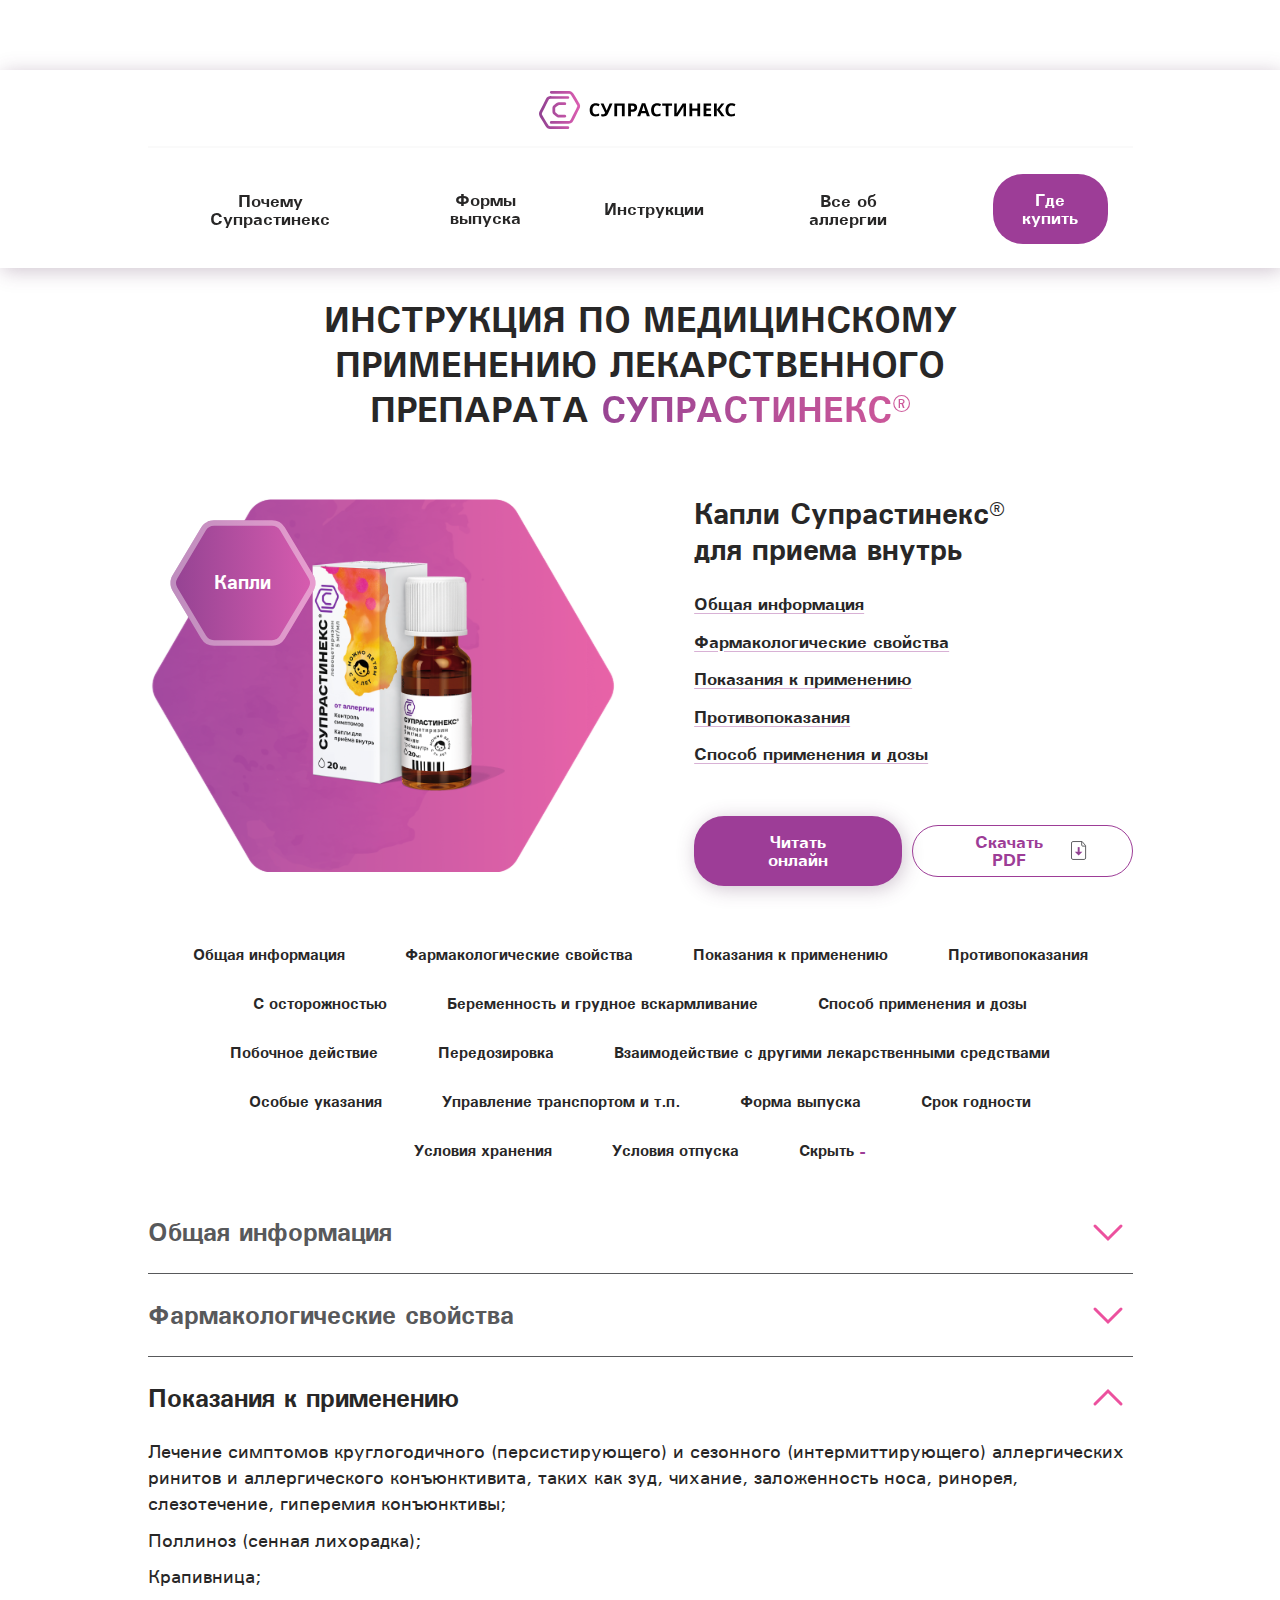
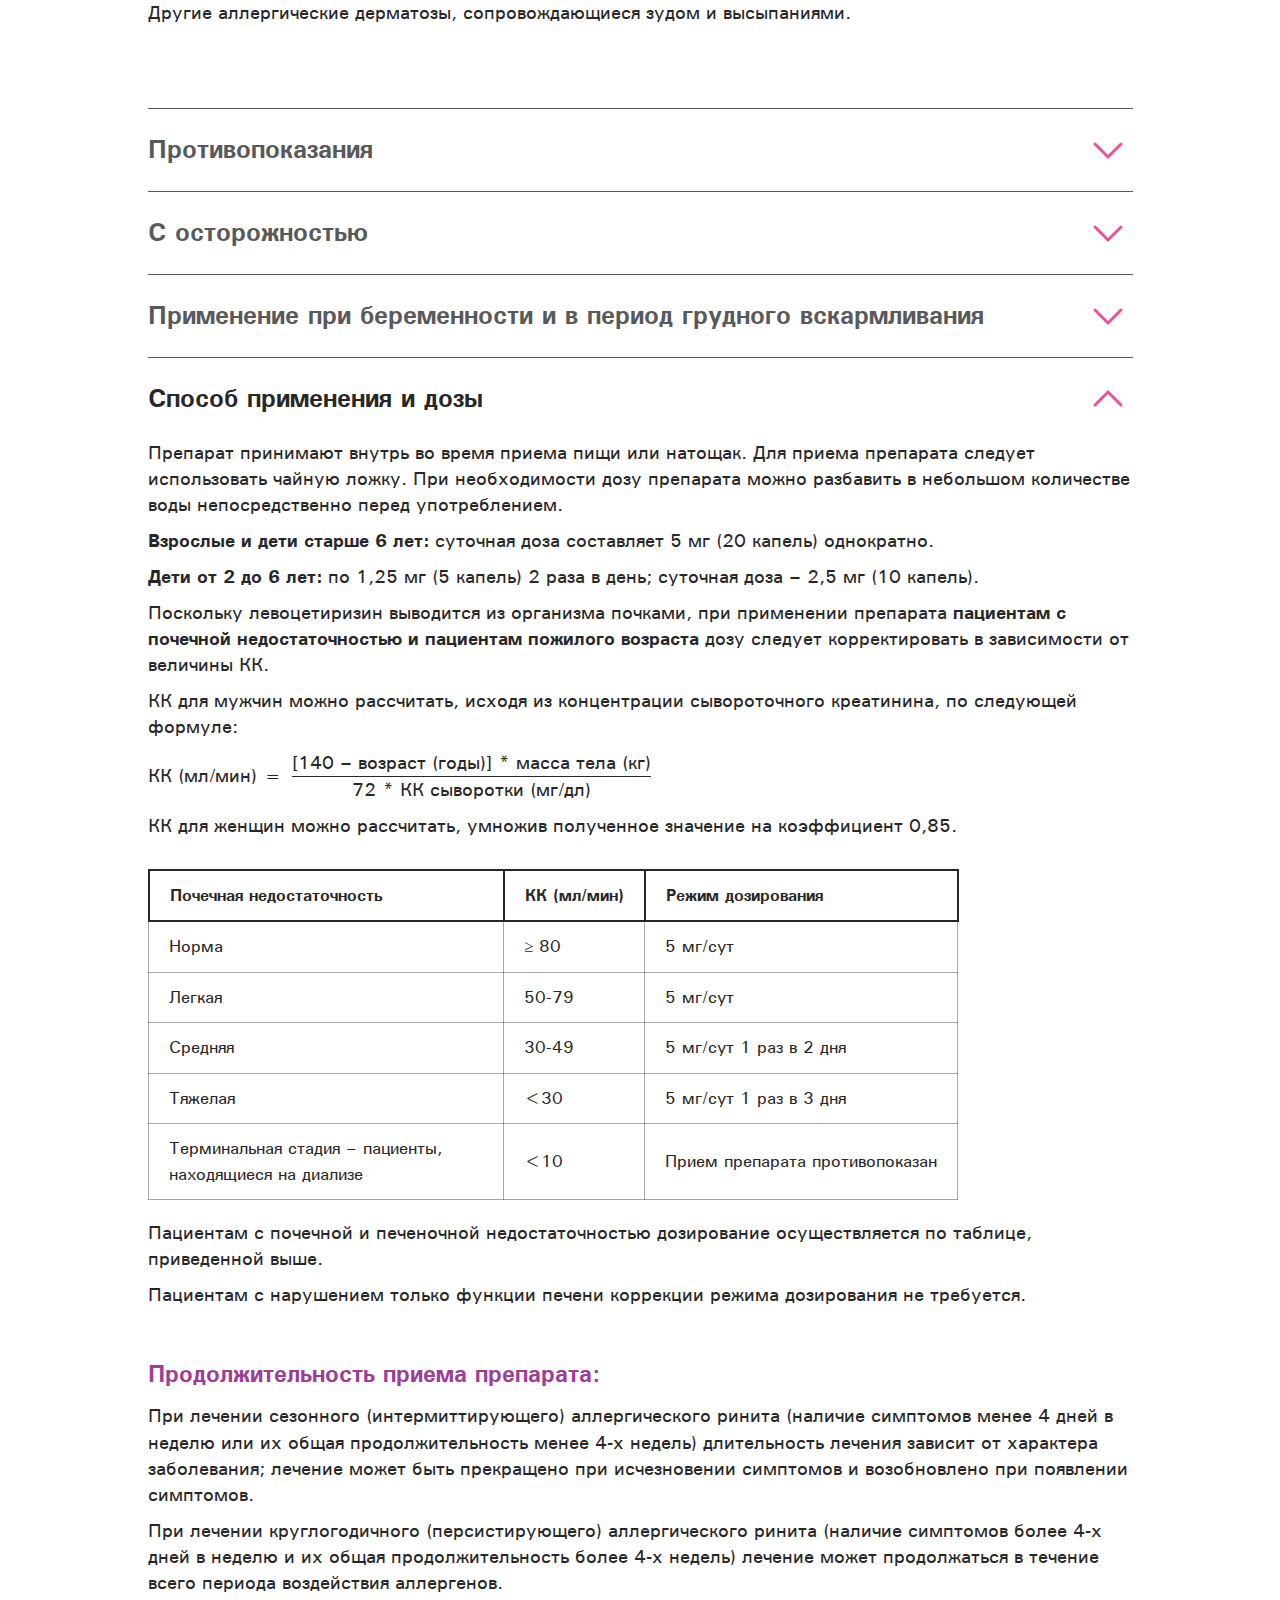
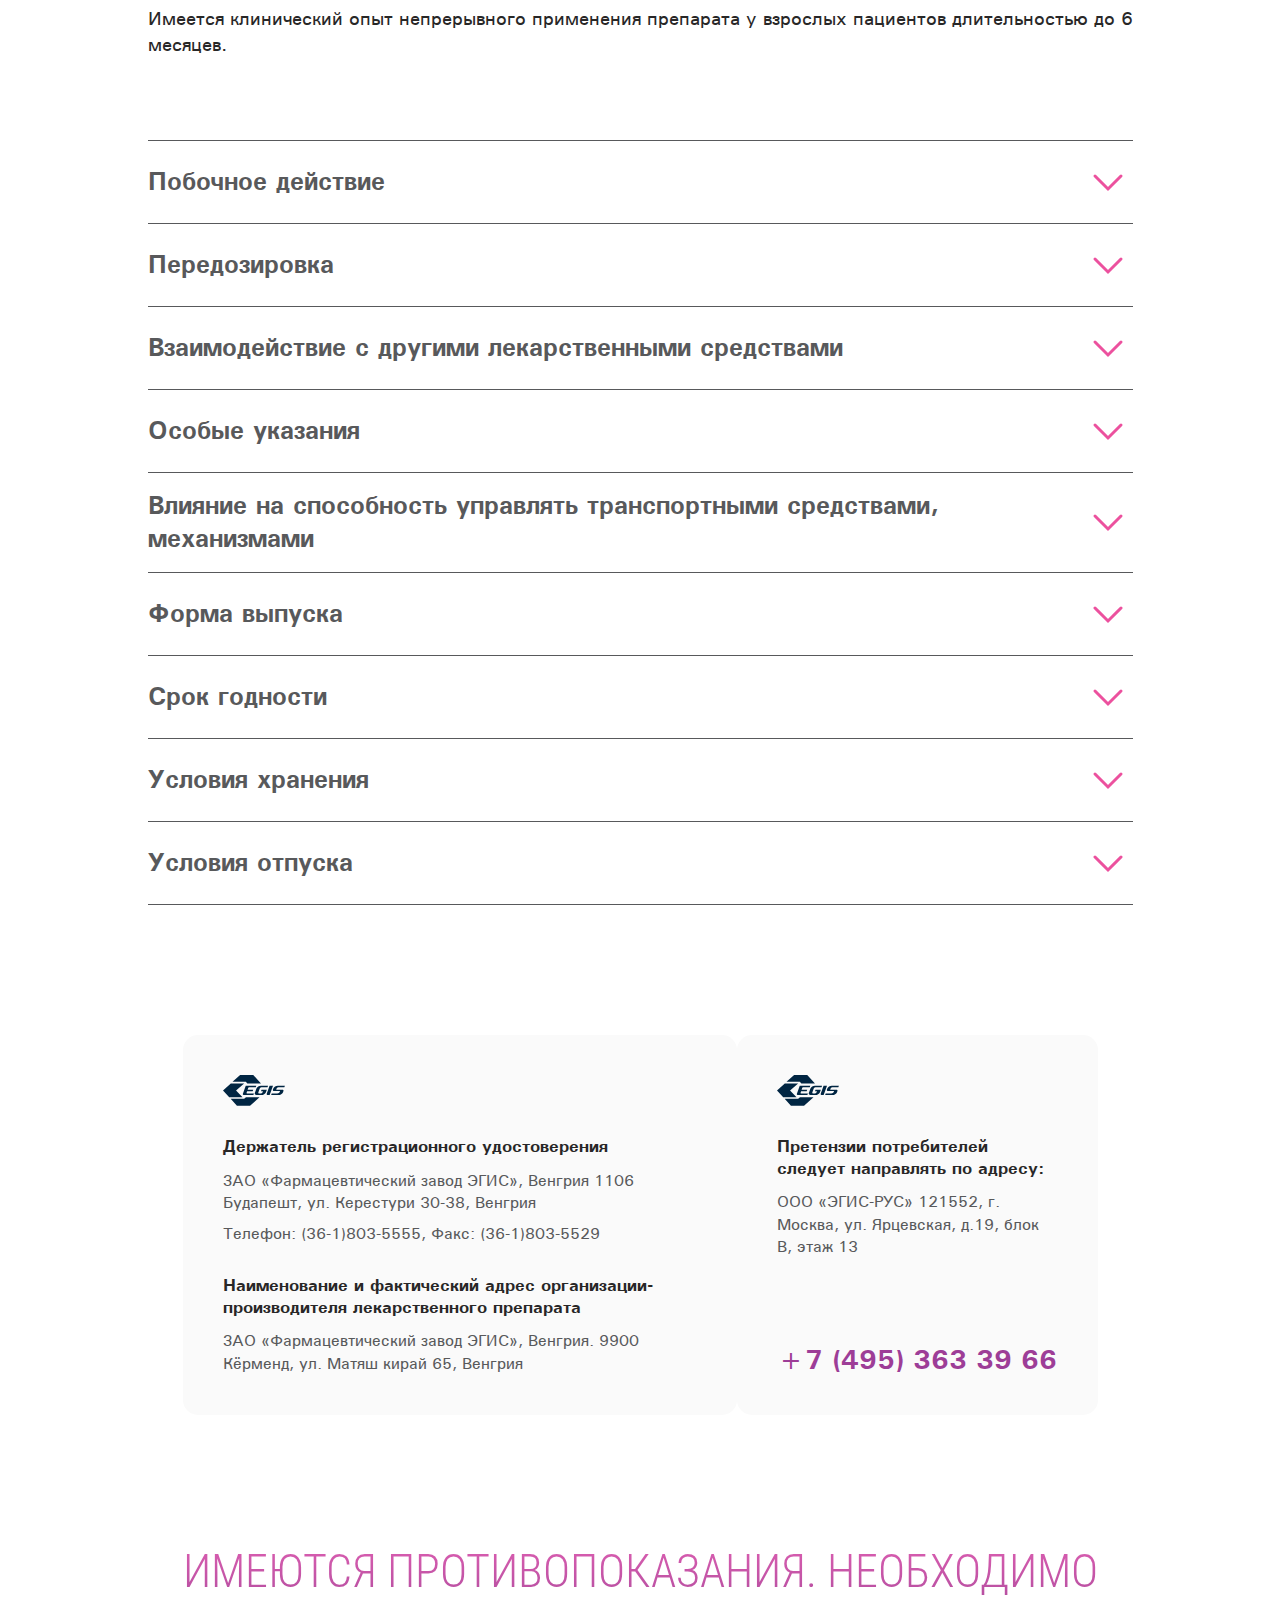
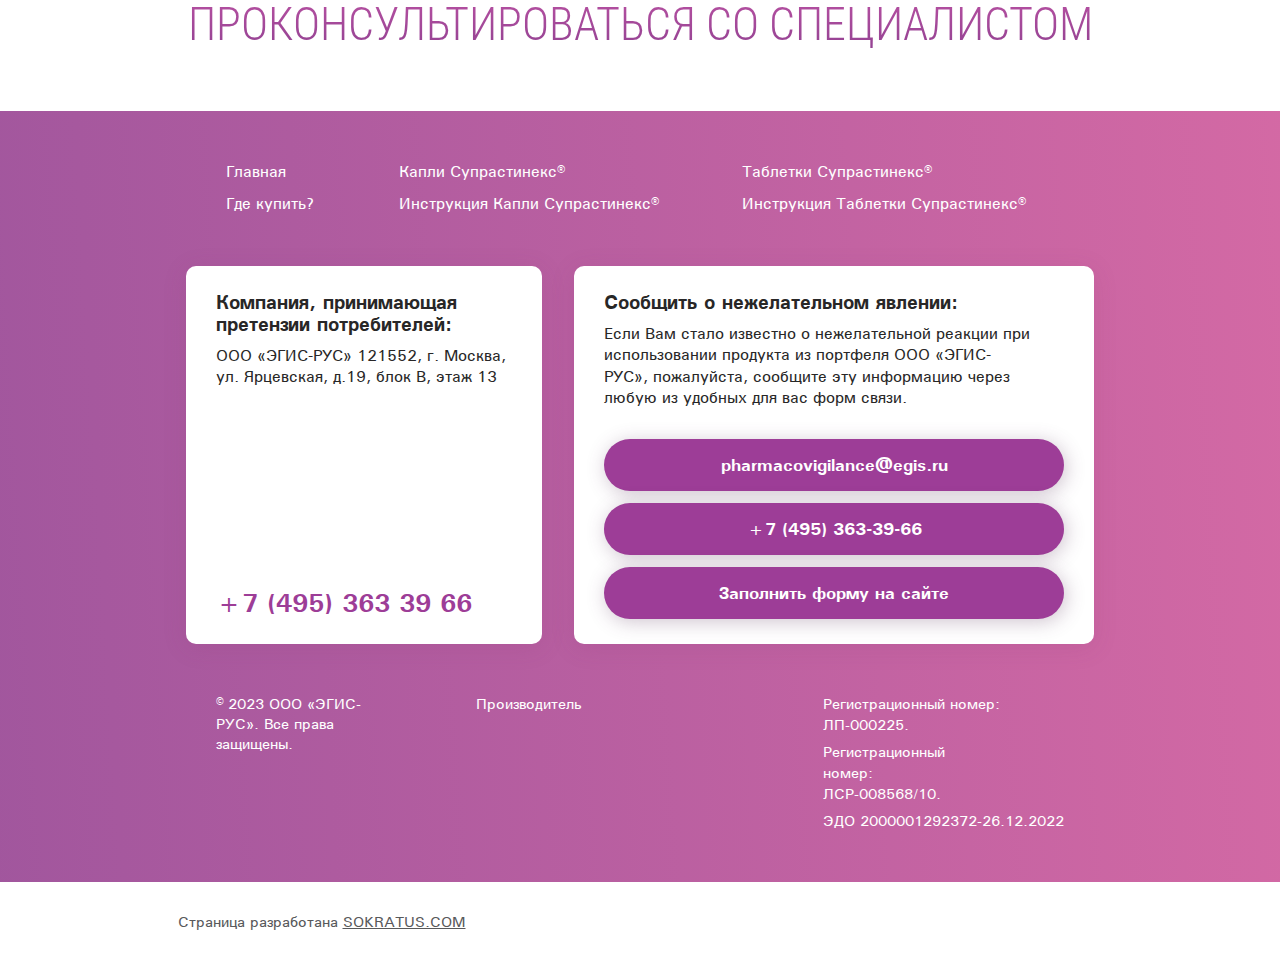
==== commit aa8df4f1: "Main page fixes" ====
--- a/info-drops.html
+++ b/info-drops.html
@@ -21,7 +21,7 @@
                 </a>
                 <nav class="header-nav js-menu-drodpown">
 					<ul class="header-nav__list">
-						<li class="header-nav__list-item">
+						<li class="header-nav__list-item button square">
 							<a href="#about" class="button square">Почему Супрастинекс</a>
 						</li>
 						<li class="header-nav__list-item sub">
@@ -41,8 +41,8 @@
 							</button>
 
 							<ul class="header-nav-dropdown" id="dropdown-2">
-								<li><a href="./product-drops.html" class="header-nav__list-item">Капли</a></li>
-								<li><a href="./product-tablets.html" class="header-nav__list-item">Таблетки</a></li>
+								<li><a href="./product-drops.html" class="header-nav__list-item button square">Капли</a></li>
+								<li><a href="./product-tablets.html" class="header-nav__list-item button square">Таблетки</a></li>
 							</ul>
 						</li>
 						<li class="header-nav__list-item sub">
@@ -63,15 +63,15 @@
 							</button>
 
 							<ul class="header-nav-dropdown" id="dropdown-1">
-								<li><a href="./info-drops.html" class="header-nav__list-item">Инструкция Капли</a></li>
-								<li><a href="./info-tablets.html" class="header-nav__list-item">Инструкция Таблетки</a></li>
+								<li><a href="./info-drops.html" class="header-nav__list-item button square">Инструкция Капли</a></li>
+								<li><a href="./info-tablets.html" class="header-nav__list-item button square">Инструкция Таблетки</a></li>
 							</ul>
 						</li>
-						<li class="header-nav__list-item">
+						<li class="header-nav__list-item button square">
 							<a href="#simptoms" class="button square">Все об аллергии</a>
 
 						</li>
-						<li class="header-nav__list-item">
+						<li class="header-nav__list-item button square">
 							<a href="#pharms" class="button buy">Где купить</a>
 						</li>
 					</ul>
--- a/info.css
+++ b/info.css
@@ -1 +1 @@
-/*! normalize.css v8.0.1 | MIT License | github.com/necolas/normalize.css */html{line-height:1.15;-webkit-text-size-adjust:100%}body{margin:0}main{display:block}h1{font-size:2em;margin:.67em 0}hr{box-sizing:content-box;height:0;overflow:visible}pre{font-family:monospace,monospace;font-size:1em}a{background-color:rgba(0,0,0,0)}abbr[title]{border-bottom:none;text-decoration:underline;text-decoration:underline dotted}b,strong{font-weight:bolder}code,kbd,samp{font-family:monospace,monospace;font-size:1em}small{font-size:80%}sub,sup{font-size:75%;line-height:0;position:relative;vertical-align:baseline}sub{bottom:-0.25em}sup{top:-0.5em}img{border-style:none}button,input,optgroup,select,textarea{font-family:inherit;font-size:100%;line-height:1.15;margin:0}button,input{overflow:visible}button,select{text-transform:none}button,[type=button],[type=reset],[type=submit]{-webkit-appearance:button}button::-moz-focus-inner,[type=button]::-moz-focus-inner,[type=reset]::-moz-focus-inner,[type=submit]::-moz-focus-inner{border-style:none;padding:0}button:-moz-focusring,[type=button]:-moz-focusring,[type=reset]:-moz-focusring,[type=submit]:-moz-focusring{outline:1px dotted ButtonText}fieldset{padding:.35em .75em .625em}legend{box-sizing:border-box;color:inherit;display:table;max-width:100%;padding:0;white-space:normal}progress{vertical-align:baseline}textarea{overflow:auto}[type=checkbox],[type=radio]{box-sizing:border-box;padding:0}[type=number]::-webkit-inner-spin-button,[type=number]::-webkit-outer-spin-button{height:auto}[type=search]{-webkit-appearance:textfield;outline-offset:-2px}[type=search]::-webkit-search-decoration{-webkit-appearance:none}::-webkit-file-upload-button{-webkit-appearance:button;font:inherit}details{display:block}summary{display:list-item}template{display:none}[hidden]{display:none}@font-face{font-family:U001;src:url("./assets/fonts/u001-reg.ttf");font-weight:normal;font-style:normal}@font-face{font-family:U001;src:url("./assets/fonts/u001-bol.ttf");font-weight:bold;font-style:normal}@font-face{font-display:swap;font-family:"Roboto Condensed";font-style:normal;font-weight:300;src:url("./assets/fonts/roboto-condensed-300.woff2") format("woff2"),url("./assets/fonts/roboto-condensed-300.woff") format("woff")}@keyframes mouse-drag{0%{transform:translateY(0)}20%{transform:translateY(5px)}40%{transform:translateY(0)}100%{transform:translateY(0)}}@keyframes slide-fade{0%{transform:translateX(0);opacity:1}99%{transform:translateX(-40px)}100%{opacity:0;z-index:-1}}@keyframes slide-fade-reverse{0%{transform:translateX(-40px);opacity:0;z-index:1}99%{transform:translateX(0)}100%{opacity:1}}@keyframes slide-fade-r{0%{transform:translateX(0);opacity:1}99%{transform:translateX(40px)}100%{opacity:0;z-index:-1}}@keyframes slide-fade-r-reverse{0%{transform:translateX(40px);opacity:0;z-index:1}99%{transform:translateX(0)}100%{opacity:1}}@keyframes round{0%{transform:rotate(0deg)}100%{transform:rotate(360deg)}}@keyframes toggle-arrows{0%{transform:translateX(0px)}15%{transform:translateX(-5px)}30%{transform:translateX(0px)}50%{opacity:1}65%{opacity:0}80%{opacity:1}100%{transform:translateX(0px)}}@keyframes toggle-arrows-r{0%{transform:translateX(0px);opacity:1}15%{opacity:0}30%{opacity:1}50%{transform:translateX(0px)}65%{transform:translateX(5px)}80%{transform:translateX(0px)}100%{transform:translateX(0px)}}.slide-fade-down-enter-activel,.slide-fade-down-leave-active{transition:.3s}.slide-fade-down-enter-from,.slide-fade-down-leave-to{transform:translateY(-20px);opacity:0}.slide-fade-enter-active{animation:slide-fade-reverse .3s}.slide-fade-leave-active{animation:slide-fade .3s}.slide-fade-r-enter-active{animation:slide-fade-r-reverse .3s}.slide-fade-r-leave-active{animation:slide-fade-r .3s}*{color:#282727;box-sizing:border-box;font-family:"U001"}h1,h2,h3,h4,h5,h6,p{margin:0;padding:0}article{overflow:hidden}*,html{scroll-behavior:smooth !important}.white{color:#fff}.section{padding:150px 0}@media(max-width: 1439px){.section{padding:130px 0}}@media(max-width: 1023px){.section{padding:90px 0}}@media(max-width: 767px){.section{padding:70px 0}}@media(max-width: 539px){.section{padding:50px 0}}.button{display:flex;align-items:center;justify-content:center;border:none;border-radius:30px;font-size:18px;line-height:1;font-weight:bold;cursor:pointer;text-align:center;color:#fff;background-color:#9d3d97;padding:17px 45px;box-shadow:2px 3px 19px rgba(91,51,91,.29)}@media(max-width: 1023px){.button{padding:14px 35px}}@media(max-width: 767px){.button{padding:14px 20px}}.button.square{border-radius:3px;background-color:rgba(0,0,0,0);padding:13px 25px 12px;color:#282727;box-shadow:none}@media(max-width: 1023px){.button.square{padding:17px auto 18px}}.button.square:hover{color:#fff}.button.buy{padding:17px 25px;box-shadow:none}@media(max-width: 1023px){.button.buy{padding:17px 53px}}.button.black{background-color:#fff;color:#282727;transition:.2s;box-shadow:2px 3px 29px rgba(131,42,109,.48)}.button.black.border{border-color:#fff;color:#fff;height:52px;padding:15px 53px;transition:.2s;box-shadow:none}@media(max-width: 1023px){.button.black.border{padding:14px 81px;height:49px}}@media(max-width: 767px){.button.black.border{padding:14px 20px}}.button.black.border:hover{color:#282727}.button.black.border:active{color:#fff}.button.black:hover{background:#fdbb2e}.button.black:active{color:#fff;background:#ec519e}.button.border{padding:15px 45px;border:1px solid #9d3d97;background-color:rgba(0,0,0,0);color:#9d3d97;height:52px;box-shadow:none}.button.border:hover,.button.border:active{color:#fff;border-color:rgba(0,0,0,0)}@media(max-width: 1023px){.button.border{padding:14px 81px;height:46px}}@media(max-width: 767px){.button.border{padding:14px 20px}}.button:hover{background:linear-gradient(266.48deg, #DA5D9C -20.44%, #924292 109.31%)}.button:active{background:#ec519e}a{text-decoration:none}.h1{text-align:center;text-transform:uppercase;font-size:40px;line-height:1.25;margin:0 auto;margin-bottom:65px}.h1 .color{background:linear-gradient(266.48deg, #DA5D9C -20.44%, #924292 109.31%);-webkit-background-clip:text;-webkit-text-fill-color:rgba(0,0,0,0)}@media(max-width: 1439px){.h1{font-size:36px;margin-bottom:55px}}@media(max-width: 1023px){.h1{font-size:32px;margin-bottom:50px}}@media(max-width: 767px){.h1{font-size:26px}}@media(max-width: 539px){.h1{font-size:20px;margin-bottom:30px}}.h2{text-align:center;text-transform:uppercase;font-size:40px;line-height:1.25;margin:0 auto;margin-bottom:65px}.h2 .color{background:linear-gradient(266.48deg, #DA5D9C -20.44%, #924292 109.31%);-webkit-background-clip:text;-webkit-text-fill-color:rgba(0,0,0,0)}@media(max-width: 1439px){.h2{font-size:36px;margin-bottom:55px}}@media(max-width: 1023px){.h2{font-size:32px;margin-bottom:50px}}@media(max-width: 767px){.h2{font-size:26px}}@media(max-width: 539px){.h2{font-size:20px;margin-bottom:30px}}.scroll{scroll-margin-top:170px}@media(max-width: 1439px){.scroll{scroll-margin-top:200px}}@media(max-width: 1023px){.scroll{scroll-margin-top:150px}}@media(max-width: 767px){.scroll{scroll-margin-top:140px}}@media(max-width: 539px){.scroll{scroll-margin-top:130px}}sup{right:-0.2em;font-size:60%}sup a{transition:.2s}sup a.white:hover{color:#fdbb2e}sup a:hover{color:#9d3d97}sup a:active{color:#ec519e}.brcrumbs{margin:20px 0}.brcrumbs-items{display:flex;align-items:center;font-size:16px;line-height:1.5;flex-wrap:wrap}.brcrumbs a{color:#58595b}.brcrumbs span{color:#757575;margin:0 5px}.brcrumbs span:last-child{margin:0}@media(max-width: 767px){.brcrumbs-items{font-size:14px}}picture img{height:100%;width:100%}.content{height:150vh;background:linear-gradient(266.48deg, rgba(218, 93, 156, 0.9) -20.44%, rgba(146, 66, 146, 0.9) 109.31%),url("./assets/images/bg-img.svg");background-position:right bottom;background-repeat:no-repeat}.container{width:1290px;margin:0 auto}@media(max-width: 1439px){.container{width:985px}}@media(max-width: 1023px){.container{width:100%;padding:0 60px}}@media(max-width: 767px){.container{padding:0 40px}}@media(max-width: 539px){.container{padding:0 20px}}.header{box-shadow:2px 3px 19px rgba(91,51,91,.29);background-color:#fff;position:sticky;top:0;z-index:999}.header-block{display:flex;align-items:center;justify-content:space-between;padding:30px 0}.header-logo{width:210px;display:block}.header-logo img{width:100%}.header-nav{display:flex;align-items:center;z-index:20}.header-nav-dropdown{position:absolute;top:calc(100% + 15px);left:0;width:max-content;border-radius:6px;box-shadow:0px 0px 12px rgba(156,154,154,.19);background:#fff;visibility:hidden;opacity:0;transform:translateY(-5px);transition:.3s;list-style:none;padding:25px}.header-nav-dropdown li{font-size:16px;font-weight:bold}.header-nav-dropdown li a:hover{color:#9d3d97}.header-nav-dropdown li a:active{color:#ec519e}.header-nav-dropdown li:first-child{padding-bottom:15px;margin-bottom:15px;border-bottom:1px solid #9d3d97}.header-nav__list{display:flex;align-items:center;list-style:none;padding:0;margin:0}.header-nav__list-item.sub{position:relative}.header-nav__list-item.sub.mobile{display:none}.header-nav__list-item.sub:hover .header-nav-dropdown{visibility:visible;transform:translateY(0);opacity:1}.header-nav__list-item.sub:hover .header-nav__list-arrow{stroke:#fff;transform:rotate(180deg)}.header-nav__list-item.sub button{display:flex;align-items:center}.header-nav__list-item.sub button:hover span{color:#fff}.header-nav__list-item:not(:last-child){margin-right:25px}.header-nav__list-arrow{height:8px;width:13px;margin-left:10px;stroke:#282727;transition:transform .3s}.header-nav__toggle{display:none;width:26px;height:26px;cursor:pointer;position:relative}.header-nav__toggle div{position:absolute;top:0;width:26px;height:4px;background-color:#282727;margin-bottom:5px;transition:.3s ease transform,.3s ease top,.3s ease width,.3s ease right}.header-nav__toggle div:last-child{top:10px}.header-nav__toggle div:nth-child(2){top:20px}.header-nav__toggle.close div:first-child{top:8px;transform:rotateZ(45deg)}.header-nav__toggle.close div:last-child{top:8px;transform:rotateZ(45deg)}.header-nav__toggle.close div:nth-child(2){width:26px;top:8px;right:0;transform:rotateZ(-45deg)}@media(max-width: 1439px){.header-block{padding-top:21px;padding-bottom:12px;flex-direction:column}.header-logo{margin-bottom:13px;width:203px}.header-nav{padding-top:13px;border-top:solid #fafafa 2px}.header-nav__list-item:not(:last-child){margin-right:17px}}@media(max-width: 1023px){.header-block{padding:22px 0;flex-direction:row}.header-logo{width:220px;margin-bottom:0}.header-nav{position:absolute;top:100%;left:0;background-color:#fafafa;padding-top:5px;border-top:none;width:100vw;visibility:hidden;opacity:0;transform:translateY(0.5rem);transition:all .2s}.header-nav.show{visibility:visible;opacity:1;transform:translateY(0rem)}.header-nav-dropdown{display:none;position:relative;top:0;left:0;width:100%;opacity:1;visibility:visible;transform:none;box-shadow:none;background:none;border-radius:0;padding:20px 0;margin:0 20px}.header-nav-dropdown::after{content:"";position:absolute;left:50%;top:0;transform:translateX(-50%);height:1px;width:90%;background-color:#fff}.header-nav-dropdown li:first-child{border-bottom:none;padding-bottom:0;margin-bottom:35px}.header-nav__list{flex-direction:column;width:100%}.header-nav__list-item{text-align:center;width:100%;display:flex;justify-content:center}.header-nav__list-item.sub{display:none}.header-nav__list-item.sub.open .header-nav__list-arrow{stroke:#fff;transform:rotate(180deg)}.header-nav__list-item.sub.open .header-nav-dropdown{display:block}.header-nav__list-item.sub.mobile{display:flex;align-items:center;flex-direction:column}.header-nav__list-item.sub.mobile.open{background:linear-gradient(266.48deg, rgba(218, 93, 156, 0.9) -20.44%, rgba(146, 66, 146, 0.9) 109.31%)}.header-nav__list-item.sub.mobile.open *{color:#fff}.header-nav__list-item.sub.mobile.open .button:hover span{color:#fff}.header-nav__list-item.sub.mobile a{color:#282727}.header-nav__list-item.sub.mobile .button{display:flex;align-items:center;justify-content:center}.header-nav__list-item:not(:last-child){margin-right:0}.header-nav__list-item:nth-child(7){margin-top:17px;margin-bottom:48px}.header-nav__list-item .button.square{width:100%}.header-nav__list-arrow{display:block}.header-nav__toggle{padding:0;display:block}}@media(max-width: 767px){.header-block{padding:10px 0}.header-logo{width:208px}.header-nav{padding-top:23px}}@media(max-width: 539px){.header-logo{width:135px}}.hero{padding-top:65px;padding-bottom:148px}.hero.info{padding-top:35px;padding-bottom:0}.hero-title{max-width:870px}.hero-title:not(.info){margin-bottom:0 !important}@media(max-width: 1439px){.hero{padding-top:49px;padding-bottom:106px}.hero-title{max-width:790px}}@media(max-width: 1023px){.hero{padding-top:70px;padding-bottom:120px}.hero-title{max-width:648px}}@media(max-width: 767px){.hero{padding-top:60px;padding-bottom:70px}.hero-title{max-width:450px}}@media(max-width: 539px){.hero{padding-top:60px;padding-bottom:75px}.hero-title{max-width:95%}}.product-block{display:flex;align-items:center;justify-content:space-between;padding-left:80px;margin-top:-10px}.product-left{position:relative;height:432px;width:593px;background-image:url("./assets/info/product-bg.svg");background-position:center;background-size:contain;background-repeat:no-repeat;display:flex;align-items:center;justify-content:center}.product__img{display:block;height:313px;width:245px;margin-bottom:50px;margin-right:20px}.product__img.tablets{width:60%;height:auto;margin-right:20px;margin-bottom:0}.product__name{position:absolute;left:-40px;top:20px;height:170px;width:185px;background-image:url("./assets/info/product-name-bg.svg");background-position:center;background-size:contain;background-repeat:no-repeat;display:flex;align-items:center;justify-content:center}.product__name h3{font-size:20px;color:#fff}.product-right{flex-basis:50%;margin-top:10px;padding-left:35px}.product__title{font-size:30px;max-width:400px;margin-bottom:18px;line-height:1.2}.product-links{display:flex;flex-direction:column;margin-bottom:42px}.product-links__item{font-size:18px;font-weight:bold;padding:8px 0;text-decoration:underline;text-decoration-color:rgba(157,61,151,.4);transition:.2s;text-underline-offset:3px;line-height:1.2}.product-links__item:hover{text-decoration-color:#9d3d97}.product-buttons{display:flex;align-items:center}.product-buttons.mobile{display:none}.product-buttons .button:first-child{margin-right:10px}.product-buttons .button:last-child{display:flex;align-items:center;justify-content:center}.product-buttons .button:last-child:hover svg path{stroke:#fff}.product-buttons .button:last-child:hover svg .no-stroke{stroke:none;fill:#fff}.product-buttons .button:last-child svg{margin-left:10px}@media(max-width: 1439px){.product-block{padding-left:0;margin-top:-10px}.product-left{height:417px;width:534px}.product__img{height:250px;width:193px;margin-right:0;margin-bottom:40px;margin-left:10px}.product__name{left:20px;top:40px;height:130px;width:150px}}@media(max-width: 1023px){.product{position:relative;left:50%;transform:translateX(-50%);height:340px;width:753px;display:flex;align-items:center;justify-content:center;background-image:url("./assets/info/product-bg-full.png");background-size:contain;background-position:center;background-repeat:no-repeat}.product .container{width:100%}.product-block{justify-content:center}.product__name{display:none}.product__img{height:238px;width:184px;margin-left:70px}.product__img.tablets{margin-left:0;width:80%}.product-left{background:none;height:auto;width:40%}.product-right{width:330px}.product-links{display:none}.product__title{color:#fff;text-align:center}.product-buttons.desktop{display:none}.product-buttons.mobile{display:flex;flex-direction:column;align-items:center}.product-buttons.mobile a.button{width:250px}.product-buttons.mobile a.button:first-child{margin-right:0}.product-buttons.mobile a.button.border{padding:14px 0;text-align:center}.product-buttons.mobile a.button:first-child{margin-bottom:10px}}@media(max-width: 767px){.product{background-image:url("./assets/info/product-bg-full-540.png");height:530px;width:460px}.product-block{height:100%;width:100%}.product-left,.product-right{position:absolute;left:50%;top:50%;transform:translate(-50%, -50%)}.product-left{width:100%}.product-right{height:100%;width:100%;display:flex;justify-content:center;flex-direction:column;align-items:center;padding-bottom:30px;padding-left:0}.product__title{text-align:center;margin-bottom:220px;max-width:280px;font-size:26px;line-height:1.1}.product__img{height:205px;width:159px;margin-left:0}.product__img.tablets{width:50%}.product-buttons.mobile{flex-direction:row}.product-buttons.mobile a.button{width:auto}.product-buttons.mobile a.button.border{padding:14px 20px}.product-buttons.mobile a.button:first-child{margin-bottom:0;margin-right:10px}}@media(max-width: 539px){.product{background-image:url("./assets/info/product-bg-full-320.png");height:531px;width:320px}.product-buttons.mobile{flex-direction:column}.product-buttons.mobile a.button{width:224px}.product-buttons.mobile a.button:first-child{margin-bottom:10px;margin-right:0}.product__img{margin-bottom:80px}.product__img.tablets{width:80%;margin-bottom:60px;margin-right:30px}.product__title{font-size:20px;margin-bottom:230px}.product-right{padding-bottom:0}}.menu{padding-top:50px}.menu-list{list-style:none;padding:0 125px;display:flex;align-items:center;flex-wrap:wrap;justify-content:center}.menu-list__item{margin:5px}.menu-list__item .button,.menu-list__item:last-child{font-size:16px;height:39px}.menu-list__item span{font-size:20px;line-height:15px;color:#9d3d97;font-weight:bold;margin-left:5px}.menu-list__item:hover span{color:#fff}@media(max-width: 1439px){.menu{padding-top:20px}.menu-list{padding:0}}@media(max-width: 1023px){.menu{padding-top:10px}}@media(max-width: 767px){.menu-list__item{margin:0}}.info-block{padding:0 200px;padding-top:40px}.info-h2{font-size:26px;line-height:1.3}.info-h3{color:#9d3d97;font-size:24px;line-height:1.3;margin-bottom:14px}.info-h3.black{color:#282727}.info-h4{font-size:22px;line-height:1.2;margin-bottom:8px}.info-h5{font-size:19px;line-height:1.37}.info-text{font-size:19px;line-height:1.37;margin-bottom:10px}.info-text a{color:#9d3d97;text-decoration:underline;text-underline-offset:3px}.info-text.formula{display:flex;align-items:center}.info-text.formula .formula-block{display:flex;flex-direction:column;align-items:center;margin-left:10px}.info-text.formula .formula-block .formula-item:first-child{border-bottom:1px solid #282727}.info-item{padding:16px 0;border-bottom:1px solid #58595b;scroll-margin-top:150px}.info-item.open .info-content{display:block}.info-item.open .info__icon{transform:rotate(-180deg)}.info-item.open .info__title{color:#282727}.info__title{color:#58595b;transition:.2s}.info-header{display:flex;align-items:center;justify-content:space-between;cursor:pointer}.info-header:hover .info__title{color:#282727}.info__icon{height:50px;width:50px;transition:.2s}.info-content{padding:16px 0;padding-bottom:56px;display:none}.info-content .info-h3:not(:first-child){margin-top:50px}.info-content .info-h4:not(:first-child){margin-top:24px}.info-row{display:flex;padding:10px 0;border-bottom:1px solid rgba(88,89,91,.4)}.info-row__title{width:280px;margin-right:50px}.info-row__text{width:550px}.info-row__text p:not(:last-child){margin-bottom:10px}.info-table{padding:20px 0;font-size:17px;line-height:1.5}.info-table table{border-collapse:collapse}.info-table th{text-align:left;border:2px solid #282727;padding:12px 20px}.info-table td{border:1px solid rgba(40,39,39,.4);padding:12px 20px;max-width:355px}@media(max-width: 1439px){.info-block{padding:0}}@media(max-width: 1023px){.info-h2{font-size:24px}.info-h3{font-size:22px}.info-h4{font-size:20px}.info-h5{font-size:18px;line-height:1.24}.info-text{font-size:18px;line-height:1.24}.info-table{font-size:16px}.info-row__title{width:240px}.info-row__text{width:370px}}@media(max-width: 767px){.info-item{scroll-margin-top:100px}.info-content{padding-bottom:46px}.info-content .info-h4:not(:first-child){margin-top:18px}.info-row{flex-direction:column}.info-row__title{width:100%;margin-right:0;margin-bottom:10px}.info-row__text{width:100%}}@media(max-width: 539px){.info-h2{font-size:20px}.info-h3,.info-h4,.info-h5,.info-text{font-size:14px}.info-h3{font-size:18px}.info-h5,.info-text{font-size:16px;line-height:1.24}.info-content{overflow:scroll;padding-bottom:36px}.info-table{font-size:16px;overflow:scroll}.info-table table{min-width:450px}}.legal-block{display:flex;justify-content:space-between;padding:0 35px}.legal-card{background:#fafafa;border-radius:15px;padding:40px;display:flex;flex-direction:column}.legal-card:first-child{width:727px}.legal-card:last-child{width:463px}.legal__img{height:31px;width:62px;margin-bottom:30px}.legal__title{font-size:20px;margin-bottom:12px;line-height:1.2}.legal__title.second{margin-top:30px}.legal__text{font-size:16px;color:#58595b;line-height:1.4}.legal__text.mb-8{margin-bottom:8px}.legal__phone{margin-bottom:0;margin-top:auto;font-size:28px;color:#9d3d97;font-weight:bold}@media(max-width: 1439px){.legal__title{font-size:18px}.legal__text{font-size:16px}}@media(max-width: 1023px){.legal-block{flex-direction:column;padding:0}.legal-card:first-child{width:100%;margin-bottom:30px}.legal-card:last-child{width:100%}.legal__phone{margin-top:30px}}@media(max-width: 767px){.legal-card{padding:30px 40px}.legal__img{margin-bottom:20px}.legal__title.second{margin-top:20px}.legal__phone{margin-top:20px}}@media(max-width: 539px){.legal-card{padding:20px}.legal__title{font-size:16px}.legal__text{font-size:14px}.legal__phone{font-size:20px}}.disclaimer{padding-bottom:70px}.disclaimer__title{font-size:64px;text-align:center;max-width:95%;margin:0 auto;font-family:"Roboto Condensed";font-weight:normal;background:linear-gradient(180deg, #DA5DB0 0%, #924292 100%);-webkit-background-clip:text;-webkit-text-fill-color:rgba(0,0,0,0);background-clip:text;text-fill-color:rgba(0,0,0,0)}@media(max-width: 1439px){.disclaimer{padding-bottom:60px}.disclaimer__title{font-size:46px}}@media(max-width: 1023px){.disclaimer{padding-bottom:30px}.disclaimer__title{font-size:38px}}@media(max-width: 767px){.disclaimer{padding-bottom:20px}.disclaimer__title{font-size:32px}}@media(max-width: 539px){.disclaimer__title{font-size:17px;max-width:85%}}.footer{background:linear-gradient(266.48deg, rgba(218, 93, 156, 0.9) -20.44%, rgba(146, 66, 146, 0.9) 109.31%)}.footer-container{width:1300px;margin:0 auto}.footer-block{padding:70px 0}.footer-nav{display:flex;flex-wrap:wrap;padding:0 40px;margin-bottom:40px;max-width:1000px}.footer-nav__link{color:#fff;font-size:16px;line-height:1.4;margin-bottom:10px}.footer-nav__link:nth-child(1){order:1;flex-basis:100px;margin-right:73px}.footer-nav__link:nth-child(2){order:4;flex-basis:100px;margin-right:73px}.footer-nav__link:nth-child(3){order:2;flex-basis:270px;margin-right:73px}.footer-nav__link:nth-child(4){order:5;flex-basis:270px;margin-right:73px}.footer-nav__link:nth-child(5){order:3;flex-basis:300px}.footer-nav__link:nth-child(6){order:6;flex-basis:300px}.footer-info{display:flex;justify-content:space-between;margin-bottom:50px}.footer-info-card{padding:40px;border-radius:10px;background-color:#fff;box-shadow:0px 4px 23px rgba(143,51,111,.15);display:flex}.footer-info-card:first-child{flex-direction:column;width:503px}.footer-info-card:last-child{width:767px}.footer-info-card-block{flex-basis:50%;padding-right:30px}.footer-info-card-buttons{flex-basis:50%}.footer-info-card-buttons .button{width:100%;padding:17px 35px}.footer-info-card-buttons .button:not(:last-child){margin-bottom:12px}.footer-info-card__title{font-size:22px;line-height:1.05;font-weight:bold;margin-bottom:12px}.footer-info-card__text{font-size:16px;line-height:1.35}.footer-info-card__phone{margin-bottom:0;margin-top:auto;font-size:28px;color:#9d3d97;font-weight:bold;transition:.2s}.footer-info-card__phone:active{color:#ec519e}.footer-legal{display:flex;justify-content:space-between;padding:0 40px}.footer-legal__item{font-size:15px;line-height:1.35;color:#fff}.footer-legal__item:first-child{margin-right:80px}.footer-legal-info{margin-right:0;margin-left:auto}.footer-legal-info .footer-legal__item:first-child{margin-right:0}.footer-legal-info p{line-height:1.4}.footer-legal-info p:not(:last-child){margin-bottom:6px}@media(max-width: 1439px){.footer-container{width:908px}.footer-block{padding:50px 0}.footer-info-card{padding:25px 30px}.footer-info-card:first-child{width:356px}.footer-info-card:last-child{flex-direction:column;width:520px}.footer-info-card-buttons{margin-top:30px}.footer-info-card__title{font-size:20px;line-height:1.1;margin-bottom:10px}.footer-info-card__phone{font-size:26px}.footer-legal{padding:0 30px}.footer-legal__item:nth-child(1){max-width:180px}.footer-legal__item:nth-child(2){max-width:151px}}@media(max-width: 1023px){.footer-container{width:100%;padding:0 60px}.footer-nav{margin-bottom:30px;padding:0 20px;max-width:700px}.footer-nav__link:nth-child(1){order:1;flex-basis:200px}.footer-nav__link:nth-child(2){order:3;flex-basis:200px}.footer-nav__link:nth-child(3){order:5;flex-basis:200px}.footer-nav__link:nth-child(4){order:2;flex-basis:300px;margin-right:0}.footer-nav__link:nth-child(5){order:4;flex-basis:300px;margin-right:0}.footer-nav__link:nth-child(6){order:6;flex-basis:300px;margin-right:0}.footer-info{display:flex;justify-content:space-between;margin-bottom:35px}.footer-info-card{padding:20px;height:fit-content}.footer-info-card:first-child,.footer-info-card:last-child{width:calc(50% - 10px)}.footer-info-card-buttons .button{padding:15px}.footer-info-card__phone{font-size:22px;margin-top:30px}.footer-legal{padding:0 20px;flex-wrap:wrap}.footer-legal>.footer-legal__item:nth-child(1){margin-right:0;flex-basis:50%;max-width:100%}.footer-legal>.footer-legal__item:nth-child(2){flex-basis:50%;order:2;margin-top:-60px}.footer-legal-info{margin-left:0;flex-basis:50%;padding-left:30px}.footer-legal-info p:not(:last-child){max-width:100%}}@media(max-width: 767px){.footer-container{padding:0 40px}.footer-nav{margin-bottom:20px;max-width:100%}.footer-nav__link:nth-child(1){order:1;flex-basis:100%;margin-right:0}.footer-nav__link:nth-child(2){order:2;flex-basis:100%;margin-right:0}.footer-nav__link:nth-child(3){order:3;flex-basis:100%;margin-right:0}.footer-nav__link:nth-child(4){order:4;flex-basis:100%}.footer-nav__link:nth-child(5){order:5;flex-basis:100%}.footer-nav__link:nth-child(6){order:6;flex-basis:100%}.footer-info{flex-direction:column}.footer-info-card{width:100%}.footer-info-card:first-child{margin-bottom:30px;width:100%}.footer-info-card:last-child{width:100%}.footer-info-card__title{font-size:20px;margin-bottom:7px}.footer-info-card__text{font-size:16px}.footer-info-card__phone{margin-top:30px;font-size:20px}.footer-legal{flex-direction:column}.footer-legal__item:nth-child(1){max-width:100%}.footer-legal>.footer-legal__item:nth-child(1){margin-bottom:20px;flex-basis:100%;order:1}.footer-legal>.footer-legal__item:nth-child(2){flex-basis:100%;order:2;margin-top:0;margin-bottom:20px}.footer-legal-info{order:3;flex-basis:100%;padding-left:0}.footer-legal-info p:not(:last-child){max-width:100%}}@media(max-width: 539px){.footer-container{padding:0 20px}.footer-nav{margin-bottom:30px}.footer-nav__link{margin-bottom:20px}.footer-info-card:first-child{margin-bottom:30px}.footer-info-card__title{font-size:18px}.footer-info-card__phone{margin-top:10px;font-size:18px}.footer-info-card-buttons__item{font-size:14px}}.links-block{padding:50px 35px}.links__star{margin-bottom:50px;color:#58595b;font-size:15px;line-height:1.4}.links__title{font-size:22px;line-height:1.05;margin-bottom:15px;color:#58595b}.links ol{padding-left:20px}.links li{font-size:15px;line-height:1.4;color:#58595b;overflow-wrap:break-word}.links li:nth-child(2),.links li:nth-child(3),.links li:nth-child(4),.links li:nth-child(5){margin-bottom:6px}.links-creator{position:relative;margin-top:50px;padding-top:30px;font-size:15px;line-height:1.35;color:#58595b}.links-creator.info{margin-top:0;padding-top:0}.links-creator.info::after{display:none}.links-creator::after{content:"";position:absolute;top:0;left:50%;transform:translateX(-50%);height:1px;width:1300px;background-color:#58595b}.links-creator a{text-decoration:underline;color:#58595b}@media(max-width: 1439px){.links-block{padding:30px}.links__star{margin-bottom:30px}.links-creator{margin-top:30px}.links-creator::after{width:903px}}@media(max-width: 1023px){.links-block{padding:25px 20px}.links__star{margin-bottom:25px}.links-creator{padding-top:15px;margin-top:25px}.links-creator::after{width:650px}}@media(max-width: 767px){.links-block{padding:20px}.links__star{margin-bottom:20px}.links-creator::after{width:100vw}}@media(max-width: 539px){.links__title{font-size:18px}.links-block{padding:20px 0}}+/*! normalize.css v8.0.1 | MIT License | github.com/necolas/normalize.css */html{line-height:1.15;-webkit-text-size-adjust:100%}body{margin:0}main{display:block}h1{font-size:2em;margin:.67em 0}hr{box-sizing:content-box;height:0;overflow:visible}pre{font-family:monospace,monospace;font-size:1em}a{background-color:rgba(0,0,0,0)}abbr[title]{border-bottom:none;text-decoration:underline;text-decoration:underline dotted}b,strong{font-weight:bolder}code,kbd,samp{font-family:monospace,monospace;font-size:1em}small{font-size:80%}sub,sup{font-size:75%;line-height:0;position:relative;vertical-align:baseline}sub{bottom:-0.25em}sup{top:-0.5em}img{border-style:none}button,input,optgroup,select,textarea{font-family:inherit;font-size:100%;line-height:1.15;margin:0}button,input{overflow:visible}button,select{text-transform:none}button,[type=button],[type=reset],[type=submit]{-webkit-appearance:button}button::-moz-focus-inner,[type=button]::-moz-focus-inner,[type=reset]::-moz-focus-inner,[type=submit]::-moz-focus-inner{border-style:none;padding:0}button:-moz-focusring,[type=button]:-moz-focusring,[type=reset]:-moz-focusring,[type=submit]:-moz-focusring{outline:1px dotted ButtonText}fieldset{padding:.35em .75em .625em}legend{box-sizing:border-box;color:inherit;display:table;max-width:100%;padding:0;white-space:normal}progress{vertical-align:baseline}textarea{overflow:auto}[type=checkbox],[type=radio]{box-sizing:border-box;padding:0}[type=number]::-webkit-inner-spin-button,[type=number]::-webkit-outer-spin-button{height:auto}[type=search]{-webkit-appearance:textfield;outline-offset:-2px}[type=search]::-webkit-search-decoration{-webkit-appearance:none}::-webkit-file-upload-button{-webkit-appearance:button;font:inherit}details{display:block}summary{display:list-item}template{display:none}[hidden]{display:none}@font-face{font-family:U001;src:url("./assets/fonts/u001-reg.ttf");font-weight:normal;font-style:normal}@font-face{font-family:U001;src:url("./assets/fonts/u001-bol.ttf");font-weight:bold;font-style:normal}@font-face{font-display:swap;font-family:"Roboto Condensed";font-style:normal;font-weight:300;src:url("./assets/fonts/roboto-condensed-300.woff2") format("woff2"),url("./assets/fonts/roboto-condensed-300.woff") format("woff")}@keyframes mouse-drag{0%{transform:translateY(0)}20%{transform:translateY(5px)}40%{transform:translateY(0)}100%{transform:translateY(0)}}@keyframes slide-fade{0%{transform:translateX(0);opacity:1}99%{transform:translateX(-40px)}100%{opacity:0;z-index:-1}}@keyframes slide-fade-reverse{0%{transform:translateX(-40px);opacity:0;z-index:1}99%{transform:translateX(0)}100%{opacity:1}}@keyframes slide-fade-r{0%{transform:translateX(0);opacity:1}99%{transform:translateX(40px)}100%{opacity:0;z-index:-1}}@keyframes slide-fade-r-reverse{0%{transform:translateX(40px);opacity:0;z-index:1}99%{transform:translateX(0)}100%{opacity:1}}@keyframes round{0%{transform:rotate(0deg)}100%{transform:rotate(360deg)}}@keyframes toggle-arrows{0%{transform:translateX(0px)}15%{transform:translateX(-5px)}30%{transform:translateX(0px)}50%{opacity:1}65%{opacity:0}80%{opacity:1}100%{transform:translateX(0px)}}@keyframes toggle-arrows-r{0%{transform:translateX(0px);opacity:1}15%{opacity:0}30%{opacity:1}50%{transform:translateX(0px)}65%{transform:translateX(5px)}80%{transform:translateX(0px)}100%{transform:translateX(0px)}}.slide-fade-down-enter-activel,.slide-fade-down-leave-active{transition:.3s}.slide-fade-down-enter-from,.slide-fade-down-leave-to{transform:translateY(-20px);opacity:0}.slide-fade-enter-active{animation:slide-fade-reverse .3s}.slide-fade-leave-active{animation:slide-fade .3s}.slide-fade-r-enter-active{animation:slide-fade-r-reverse .3s}.slide-fade-r-leave-active{animation:slide-fade-r .3s}*{color:#282727;box-sizing:border-box;font-family:"U001"}h1,h2,h3,h4,h5,h6,p{margin:0;padding:0}article{overflow:hidden}*,html{scroll-behavior:smooth !important}.white{color:#fff}.section{padding:150px 0}@media(max-width: 1439px){.section{padding:130px 0}}@media(max-width: 1023px){.section{padding:90px 0}}@media(max-width: 767px){.section{padding:70px 0}}@media(max-width: 539px){.section{padding:50px 0}}.button{display:flex;align-items:center;justify-content:center;border:none;border-radius:30px;font-size:18px;line-height:1;font-weight:bold;cursor:pointer;text-align:center;color:#fff;background-color:#9d3d97;padding:17px 45px;box-shadow:2px 3px 19px rgba(91,51,91,.29)}@media(max-width: 1023px){.button{padding:14px 35px}}@media(max-width: 767px){.button{padding:14px 20px}}.button.square{border-radius:3px;background-color:rgba(0,0,0,0);padding:13px 25px 12px;color:#282727;box-shadow:none}@media(max-width: 1023px){.button.square{padding:17px auto 18px}}.button.square:hover{color:#fff}.button.buy{padding:17px 25px;box-shadow:none}@media(max-width: 1023px){.button.buy{padding:17px 53px}}.button.black{background-color:#fff;color:#282727;transition:.2s;box-shadow:2px 3px 29px rgba(131,42,109,.48)}.button.black.border{border-color:#fff;color:#fff;height:52px;padding:15px 53px;transition:.2s;box-shadow:none}@media(max-width: 1023px){.button.black.border{padding:14px 81px;height:49px}}@media(max-width: 767px){.button.black.border{padding:14px 20px}}.button.black.border:hover{color:#282727}.button.black.border:active{color:#fff}.button.black:hover{background:#fdbb2e}.button.black:active{color:#fff;background:#ec519e}.button.border{padding:15px 45px;border:1px solid #9d3d97;background-color:rgba(0,0,0,0);color:#9d3d97;height:52px;box-shadow:none}.button.border:hover,.button.border:active{color:#fff;border-color:rgba(0,0,0,0)}@media(max-width: 1023px){.button.border{padding:14px 81px;height:46px}}@media(max-width: 767px){.button.border{padding:14px 20px}}.button:hover{background:linear-gradient(266.48deg, #DA5D9C -20.44%, #924292 109.31%)}.button:active{background:#ec519e}a{text-decoration:none}.h1{text-align:center;text-transform:uppercase;font-size:40px;line-height:1.25;margin:0 auto;margin-bottom:65px}.h1 .color{background:linear-gradient(266.48deg, #DA5D9C -20.44%, #924292 109.31%);-webkit-background-clip:text;-webkit-text-fill-color:rgba(0,0,0,0)}@media(max-width: 1439px){.h1{font-size:36px;margin-bottom:55px}}@media(max-width: 1023px){.h1{font-size:32px;margin-bottom:50px}}@media(max-width: 767px){.h1{font-size:26px}}@media(max-width: 539px){.h1{font-size:20px;margin-bottom:30px}}.h2{text-align:center;text-transform:uppercase;font-size:40px;line-height:1.25;margin:0 auto;margin-bottom:65px}.h2 .color{background:linear-gradient(266.48deg, #DA5D9C -20.44%, #924292 109.31%);-webkit-background-clip:text;-webkit-text-fill-color:rgba(0,0,0,0)}@media(max-width: 1439px){.h2{font-size:36px;margin-bottom:55px}}@media(max-width: 1023px){.h2{font-size:32px;margin-bottom:50px}}@media(max-width: 767px){.h2{font-size:26px}}@media(max-width: 539px){.h2{font-size:20px;margin-bottom:30px}}.scroll{scroll-margin-top:170px}@media(max-width: 1439px){.scroll{scroll-margin-top:200px}}@media(max-width: 1023px){.scroll{scroll-margin-top:150px}}@media(max-width: 767px){.scroll{scroll-margin-top:140px}}@media(max-width: 539px){.scroll{scroll-margin-top:130px}}sup{right:-0.2em;font-size:60%}sup a{transition:.2s}sup a.white:hover{color:#fdbb2e}sup a:hover{color:#9d3d97}sup a:active{color:#ec519e}.brcrumbs{margin:20px 0}.brcrumbs-items{display:flex;align-items:center;font-size:16px;line-height:1.5;flex-wrap:wrap}.brcrumbs a{color:#58595b}.brcrumbs span{color:#757575;margin:0 5px}.brcrumbs span:last-child{margin:0}@media(max-width: 767px){.brcrumbs-items{font-size:14px}}picture img{height:100%;width:100%}.content{height:150vh;background:linear-gradient(266.48deg, rgba(218, 93, 156, 0.9) -20.44%, rgba(146, 66, 146, 0.9) 109.31%),url("./assets/images/bg-img.svg");background-position:right bottom;background-repeat:no-repeat}.container{width:1290px;margin:0 auto}@media(max-width: 1439px){.container{width:985px}}@media(max-width: 1023px){.container{width:100%;padding:0 60px}}@media(max-width: 767px){.container{padding:0 40px}}@media(max-width: 539px){.container{padding:0 20px}}.header{box-shadow:2px 3px 19px rgba(91,51,91,.29);background-color:#fff;position:sticky;top:0;z-index:999}.header-block{display:flex;align-items:center;justify-content:space-between;padding:30px 0}.header-logo{width:210px;display:block}.header-logo img{width:100%}.header-nav{display:flex;align-items:center;z-index:20}.header-nav-dropdown{position:absolute;top:calc(100% + 15px);left:0;width:max-content;border-radius:6px;box-shadow:0px 0px 12px rgba(156,154,154,.19);background:#fff;visibility:hidden;opacity:0;transform:translateY(-5px);transition:.3s;list-style:none;padding:25px}.header-nav-dropdown li{font-size:16px;font-weight:bold}.header-nav-dropdown li a:hover{color:#9d3d97}.header-nav-dropdown li a:active{color:#ec519e}.header-nav-dropdown li:first-child{padding-bottom:15px;margin-bottom:15px;border-bottom:1px solid #9d3d97}.header-nav__list{display:flex;align-items:center;list-style:none;padding:0;margin:0}.header-nav__list-item.sub{position:relative}.header-nav__list-item.sub.mobile{display:none}.header-nav__list-item.sub:hover .header-nav-dropdown{visibility:visible;transform:translateY(0);opacity:1}.header-nav__list-item.sub:hover .header-nav__list-arrow{stroke:#fff}.header-nav__list-item.sub button{display:flex;align-items:center}.header-nav__list-item.sub button:hover span{color:#fff}.header-nav__list-item:not(:last-child){margin-right:25px}.header-nav__list-arrow{height:8px;width:13px;margin-left:10px;stroke:#282727;transition:transform .3s}.header-nav__toggle{display:none;width:26px;height:26px;cursor:pointer;position:relative}.header-nav__toggle div{position:absolute;top:0;width:26px;height:4px;background-color:#282727;margin-bottom:5px;transition:.3s ease transform,.3s ease top,.3s ease width,.3s ease right}.header-nav__toggle div:last-child{top:10px}.header-nav__toggle div:nth-child(2){top:20px}.header-nav__toggle.close div:first-child{top:8px;transform:rotateZ(45deg)}.header-nav__toggle.close div:last-child{top:8px;transform:rotateZ(45deg)}.header-nav__toggle.close div:nth-child(2){width:26px;top:8px;right:0;transform:rotateZ(-45deg)}@media(max-width: 1439px){.header-block{padding-top:21px;padding-bottom:12px;flex-direction:column}.header-logo{margin-bottom:13px;width:203px}.header-nav{padding-top:13px;border-top:solid #fafafa 2px}.header-nav__list-item:not(:last-child){margin-right:17px}}@media(max-width: 1023px){.header-block{padding:22px 0;flex-direction:row}.header-logo{width:220px;margin-bottom:0}.header-nav{position:absolute;top:100%;left:0;background-color:#fafafa;padding-top:5px;border-top:none;width:100vw;visibility:hidden;opacity:0;transform:translateY(0.5rem);transition:all .2s}.header-nav.show{visibility:visible;opacity:1;transform:translateY(0rem)}.header-nav-dropdown{display:none;position:relative;top:0;left:0;width:100%;opacity:1;visibility:visible;transform:none;box-shadow:none;background:none;border-radius:0;padding:20px 0;margin:0 20px}.header-nav-dropdown::after{content:"";position:absolute;left:50%;top:0;transform:translateX(-50%);height:1px;width:90%;background-color:#fff}.header-nav-dropdown li:first-child{border-bottom:none;padding-bottom:0;margin-bottom:0}.header-nav__list{flex-direction:column;width:100%}.header-nav__list-item{text-align:center;width:100%;display:flex;justify-content:center}.header-nav__list-item.sub{display:none}.header-nav__list-item.sub.open .header-nav__list-arrow{stroke:#fff;transform:rotate(180deg)}.header-nav__list-item.sub.open .header-nav-dropdown{display:block}.header-nav__list-item.sub.mobile{display:flex;align-items:center;flex-direction:column}.header-nav__list-item.sub.mobile.open{background:linear-gradient(266.48deg, rgba(218, 93, 156, 0.9) -20.44%, rgba(146, 66, 146, 0.9) 109.31%)}.header-nav__list-item.sub.mobile.open *{color:#fff}.header-nav__list-item.sub.mobile.open .button:hover span{color:#fff}.header-nav__list-item.sub.mobile a{color:#282727}.header-nav__list-item.sub.mobile .button{display:flex;align-items:center;justify-content:center}.header-nav__list-item:not(:last-child){margin-right:0}.header-nav__list-item:nth-child(7){margin-top:17px;margin-bottom:48px}.header-nav__list-item .button.square{width:100%}.header-nav__list-arrow{display:block}.header-nav__toggle{padding:0;display:block}}@media(max-width: 767px){.header-block{padding:10px 0}.header-logo{width:208px}.header-nav{padding-top:23px}}@media(max-width: 539px){.header-logo{width:135px}}.hero{padding-top:65px;padding-bottom:148px}.hero.info{padding-top:35px;padding-bottom:0}.hero-title{max-width:870px}.hero-title:not(.info){margin-bottom:0 !important}@media(max-width: 1439px){.hero{padding-top:49px;padding-bottom:106px}.hero-title{max-width:790px}}@media(max-width: 1023px){.hero{padding-top:70px;padding-bottom:120px}.hero-title{max-width:648px}}@media(max-width: 767px){.hero{padding-top:60px;padding-bottom:70px}.hero-title{max-width:450px}}@media(max-width: 539px){.hero{padding-top:60px;padding-bottom:75px}.hero-title{max-width:95%}}.product-block{display:flex;align-items:center;justify-content:space-between;padding-left:80px;margin-top:-10px}.product-left{position:relative;height:432px;width:593px;background-image:url("./assets/info/product-bg.svg");background-position:center;background-size:contain;background-repeat:no-repeat;display:flex;align-items:center;justify-content:center}.product__img{display:block;height:313px;width:245px;margin-bottom:50px;margin-right:20px}.product__img.tablets{width:60%;height:auto;margin-right:20px;margin-bottom:0}.product__name{position:absolute;left:-40px;top:20px;height:170px;width:185px;background-image:url("./assets/info/product-name-bg.svg");background-position:center;background-size:contain;background-repeat:no-repeat;display:flex;align-items:center;justify-content:center}.product__name h3{font-size:20px;color:#fff}.product-right{flex-basis:50%;margin-top:10px;padding-left:35px}.product__title{font-size:30px;max-width:400px;margin-bottom:18px;line-height:1.2}.product-links{display:flex;flex-direction:column;margin-bottom:42px}.product-links__item{font-size:18px;font-weight:bold;padding:8px 0;text-decoration:underline;text-decoration-color:rgba(157,61,151,.4);transition:.2s;text-underline-offset:3px;line-height:1.2}.product-links__item:hover{text-decoration-color:#9d3d97}.product-buttons{display:flex;align-items:center}.product-buttons.mobile{display:none}.product-buttons .button:first-child{margin-right:10px}.product-buttons .button:last-child{display:flex;align-items:center;justify-content:center}.product-buttons .button:last-child:hover svg path{stroke:#fff}.product-buttons .button:last-child:hover svg .no-stroke{stroke:none;fill:#fff}.product-buttons .button:last-child svg{margin-left:10px}@media(max-width: 1439px){.product-block{padding-left:0;margin-top:-10px}.product-left{height:417px;width:534px}.product__img{height:250px;width:193px;margin-right:0;margin-bottom:40px;margin-left:10px}.product__name{left:20px;top:40px;height:130px;width:150px}}@media(max-width: 1023px){.product{position:relative;left:50%;transform:translateX(-50%);height:340px;width:753px;display:flex;align-items:center;justify-content:center;background-image:url("./assets/info/product-bg-full.png");background-size:contain;background-position:center;background-repeat:no-repeat}.product .container{width:100%}.product-block{justify-content:center}.product__name{display:none}.product__img{height:238px;width:184px;margin-left:70px}.product__img.tablets{margin-left:0;width:80%}.product-left{background:none;height:auto;width:40%}.product-right{width:330px}.product-links{display:none}.product__title{color:#fff;text-align:center}.product-buttons.desktop{display:none}.product-buttons.mobile{display:flex;flex-direction:column;align-items:center}.product-buttons.mobile a.button{width:250px}.product-buttons.mobile a.button:first-child{margin-right:0}.product-buttons.mobile a.button.border{padding:14px 0;text-align:center}.product-buttons.mobile a.button:first-child{margin-bottom:10px}}@media(max-width: 767px){.product{background-image:url("./assets/info/product-bg-full-540.png");height:530px;width:460px}.product-block{height:100%;width:100%}.product-left,.product-right{position:absolute;left:50%;top:50%;transform:translate(-50%, -50%)}.product-left{width:100%}.product-right{height:100%;width:100%;display:flex;justify-content:center;flex-direction:column;align-items:center;padding-bottom:30px;padding-left:0}.product__title{text-align:center;margin-bottom:220px;max-width:280px;font-size:26px;line-height:1.1}.product__img{height:205px;width:159px;margin-left:0}.product__img.tablets{width:50%}.product-buttons.mobile{flex-direction:row}.product-buttons.mobile a.button{width:auto}.product-buttons.mobile a.button.border{padding:14px 20px}.product-buttons.mobile a.button:first-child{margin-bottom:0;margin-right:10px}}@media(max-width: 539px){.product{background-image:url("./assets/info/product-bg-full-320.png");height:531px;width:320px}.product-buttons.mobile{flex-direction:column}.product-buttons.mobile a.button{width:224px}.product-buttons.mobile a.button:first-child{margin-bottom:10px;margin-right:0}.product__img{margin-bottom:80px}.product__img.tablets{width:80%;margin-bottom:60px;margin-right:30px}.product__title{font-size:20px;margin-bottom:230px}.product-right{padding-bottom:0}}.menu{padding-top:50px}.menu-list{list-style:none;padding:0 125px;display:flex;align-items:center;flex-wrap:wrap;justify-content:center}.menu-list__item{margin:5px}.menu-list__item .button,.menu-list__item:last-child{font-size:16px;height:39px}.menu-list__item span{font-size:20px;line-height:15px;color:#9d3d97;font-weight:bold;margin-left:5px}.menu-list__item:hover span{color:#fff}@media(max-width: 1439px){.menu{padding-top:20px}.menu-list{padding:0}}@media(max-width: 1023px){.menu{padding-top:10px}}@media(max-width: 767px){.menu-list__item{margin:0}}.info-block{padding:0 200px;padding-top:40px}.info-h2{font-size:26px;line-height:1.3}.info-h3{color:#9d3d97;font-size:24px;line-height:1.3;margin-bottom:14px}.info-h3.black{color:#282727}.info-h4{font-size:22px;line-height:1.2;margin-bottom:8px}.info-h5{font-size:19px;line-height:1.37}.info-text{font-size:19px;line-height:1.37;margin-bottom:10px}.info-text a{color:#9d3d97;text-decoration:underline;text-underline-offset:3px}.info-text.formula{display:flex;align-items:center}.info-text.formula .formula-block{display:flex;flex-direction:column;align-items:center;margin-left:10px}.info-text.formula .formula-block .formula-item:first-child{border-bottom:1px solid #282727}.info-item{padding:16px 0;border-bottom:1px solid #58595b;scroll-margin-top:150px}.info-item.open .info-content{display:block}.info-item.open .info__icon{transform:rotate(-180deg)}.info-item.open .info__title{color:#282727}.info__title{color:#58595b;transition:.2s}.info-header{display:flex;align-items:center;justify-content:space-between;cursor:pointer}.info-header:hover .info__title{color:#282727}.info__icon{height:50px;width:50px;transition:.2s}.info-content{padding:16px 0;padding-bottom:56px;display:none}.info-content .info-h3:not(:first-child){margin-top:50px}.info-content .info-h4:not(:first-child){margin-top:24px}.info-row{display:flex;padding:10px 0;border-bottom:1px solid rgba(88,89,91,.4)}.info-row__title{width:280px;margin-right:50px}.info-row__text{width:550px}.info-row__text p:not(:last-child){margin-bottom:10px}.info-table{padding:20px 0;font-size:17px;line-height:1.5}.info-table table{border-collapse:collapse}.info-table th{text-align:left;border:2px solid #282727;padding:12px 20px}.info-table td{border:1px solid rgba(40,39,39,.4);padding:12px 20px;max-width:355px}@media(max-width: 1439px){.info-block{padding:0}}@media(max-width: 1023px){.info-h2{font-size:24px}.info-h3{font-size:22px}.info-h4{font-size:20px}.info-h5{font-size:18px;line-height:1.24}.info-text{font-size:18px;line-height:1.24}.info-table{font-size:16px}.info-row__title{width:240px}.info-row__text{width:370px}}@media(max-width: 767px){.info-item{scroll-margin-top:100px}.info-content{padding-bottom:46px}.info-content .info-h4:not(:first-child){margin-top:18px}.info-row{flex-direction:column}.info-row__title{width:100%;margin-right:0;margin-bottom:10px}.info-row__text{width:100%}}@media(max-width: 539px){.info-h2{font-size:20px}.info-h3,.info-h4,.info-h5,.info-text{font-size:14px}.info-h3{font-size:18px}.info-h5,.info-text{font-size:16px;line-height:1.24}.info-content{overflow:scroll;padding-bottom:36px}.info-table{font-size:16px;overflow:scroll}.info-table table{min-width:450px}}.legal-block{display:flex;justify-content:space-between;padding:0 35px}.legal-card{background:#fafafa;border-radius:15px;padding:40px;display:flex;flex-direction:column}.legal-card:first-child{width:727px}.legal-card:last-child{width:463px}.legal__img{height:31px;width:62px;margin-bottom:30px}.legal__title{font-size:20px;margin-bottom:12px;line-height:1.2}.legal__title.second{margin-top:30px}.legal__text{font-size:16px;color:#58595b;line-height:1.4}.legal__text.mb-8{margin-bottom:8px}.legal__phone{margin-bottom:0;margin-top:auto;font-size:28px;color:#9d3d97;font-weight:bold}@media(max-width: 1439px){.legal__title{font-size:18px}.legal__text{font-size:16px}}@media(max-width: 1023px){.legal-block{flex-direction:column;padding:0}.legal-card:first-child{width:100%;margin-bottom:30px}.legal-card:last-child{width:100%}.legal__phone{margin-top:30px}}@media(max-width: 767px){.legal-card{padding:30px 40px}.legal__img{margin-bottom:20px}.legal__title.second{margin-top:20px}.legal__phone{margin-top:20px}}@media(max-width: 539px){.legal-card{padding:20px}.legal__title{font-size:16px}.legal__text{font-size:14px}.legal__phone{font-size:20px}}.disclaimer{padding-bottom:70px}.disclaimer__title{font-size:64px;text-align:center;max-width:95%;margin:0 auto;font-family:"Roboto Condensed";font-weight:normal;background:linear-gradient(180deg, #DA5DB0 0%, #924292 100%);-webkit-background-clip:text;-webkit-text-fill-color:rgba(0,0,0,0);background-clip:text;text-fill-color:rgba(0,0,0,0)}@media(max-width: 1439px){.disclaimer{padding-bottom:60px}.disclaimer__title{font-size:46px}}@media(max-width: 1023px){.disclaimer{padding-bottom:30px}.disclaimer__title{font-size:38px}}@media(max-width: 767px){.disclaimer{padding-bottom:20px}.disclaimer__title{font-size:32px}}@media(max-width: 539px){.disclaimer__title{font-size:17px;max-width:85%}}.footer{background:linear-gradient(266.48deg, rgba(218, 93, 156, 0.9) -20.44%, rgba(146, 66, 146, 0.9) 109.31%)}.footer-container{width:1300px;margin:0 auto}.footer-block{padding:70px 0}.footer-nav{display:flex;flex-wrap:wrap;padding:0 40px;margin-bottom:40px;max-width:1000px}.footer-nav__link{color:#fff;font-size:16px;line-height:1.4;margin-bottom:10px}.footer-nav__link:nth-child(1){order:1;flex-basis:100px;margin-right:73px}.footer-nav__link:nth-child(2){order:4;flex-basis:100px;margin-right:73px}.footer-nav__link:nth-child(3){order:2;flex-basis:270px;margin-right:73px}.footer-nav__link:nth-child(4){order:5;flex-basis:270px;margin-right:73px}.footer-nav__link:nth-child(5){order:3;flex-basis:300px}.footer-nav__link:nth-child(6){order:6;flex-basis:300px}.footer-info{display:flex;justify-content:space-between;margin-bottom:50px}.footer-info-card{padding:40px;border-radius:10px;background-color:#fff;box-shadow:0px 4px 23px rgba(143,51,111,.15);display:flex}.footer-info-card:first-child{flex-direction:column;width:503px}.footer-info-card:last-child{width:767px}.footer-info-card-block{flex-basis:50%;padding-right:30px}.footer-info-card-buttons{flex-basis:50%}.footer-info-card-buttons .button{width:100%;padding:17px 35px}.footer-info-card-buttons .button:not(:last-child){margin-bottom:12px}.footer-info-card__title{font-size:22px;line-height:1.05;font-weight:bold;margin-bottom:12px}.footer-info-card__text{font-size:16px;line-height:1.35}.footer-info-card__phone{margin-bottom:0;margin-top:auto;font-size:28px;color:#9d3d97;font-weight:bold;transition:.2s}.footer-info-card__phone:active{color:#ec519e}.footer-legal{display:flex;justify-content:space-between;padding:0 40px}.footer-legal__item{font-size:15px;line-height:1.35;color:#fff}.footer-legal__item:first-child{margin-right:80px}.footer-legal-info{margin-right:0;margin-left:auto}.footer-legal-info .footer-legal__item:first-child{margin-right:0}.footer-legal-info p{line-height:1.4}.footer-legal-info p:not(:last-child){margin-bottom:6px}@media(max-width: 1439px){.footer-container{width:908px}.footer-block{padding:50px 0}.footer-info-card{padding:25px 30px}.footer-info-card:first-child{width:356px}.footer-info-card:last-child{flex-direction:column;width:520px}.footer-info-card-buttons{margin-top:30px}.footer-info-card__title{font-size:20px;line-height:1.1;margin-bottom:10px}.footer-info-card__phone{font-size:26px}.footer-legal{padding:0 30px}.footer-legal__item:nth-child(1){max-width:180px}.footer-legal__item:nth-child(2){max-width:151px}}@media(max-width: 1023px){.footer-container{width:100%;padding:0 60px}.footer-nav{margin-bottom:30px;padding:0 20px;max-width:700px}.footer-nav__link:nth-child(1){order:1;flex-basis:200px}.footer-nav__link:nth-child(2){order:3;flex-basis:200px}.footer-nav__link:nth-child(3){order:5;flex-basis:200px}.footer-nav__link:nth-child(4){order:2;flex-basis:300px;margin-right:0}.footer-nav__link:nth-child(5){order:4;flex-basis:300px;margin-right:0}.footer-nav__link:nth-child(6){order:6;flex-basis:300px;margin-right:0}.footer-info{display:flex;justify-content:space-between;margin-bottom:35px}.footer-info-card{padding:20px;height:fit-content}.footer-info-card:first-child,.footer-info-card:last-child{width:calc(50% - 10px)}.footer-info-card-buttons .button{padding:15px}.footer-info-card__phone{font-size:22px;margin-top:30px}.footer-legal{padding:0 20px;flex-wrap:wrap}.footer-legal>.footer-legal__item:nth-child(1){margin-right:0;flex-basis:50%;max-width:100%}.footer-legal>.footer-legal__item:nth-child(2){flex-basis:50%;order:2;margin-top:-60px}.footer-legal-info{margin-left:0;flex-basis:50%;padding-left:30px}.footer-legal-info p:not(:last-child){max-width:100%}}@media(max-width: 767px){.footer-container{padding:0 40px}.footer-nav{margin-bottom:20px;max-width:100%}.footer-nav__link:nth-child(1){order:1;flex-basis:100%;margin-right:0}.footer-nav__link:nth-child(2){order:2;flex-basis:100%;margin-right:0}.footer-nav__link:nth-child(3){order:3;flex-basis:100%;margin-right:0}.footer-nav__link:nth-child(4){order:4;flex-basis:100%}.footer-nav__link:nth-child(5){order:5;flex-basis:100%}.footer-nav__link:nth-child(6){order:6;flex-basis:100%}.footer-info{flex-direction:column}.footer-info-card{width:100%}.footer-info-card:first-child{margin-bottom:30px;width:100%}.footer-info-card:last-child{width:100%}.footer-info-card__title{font-size:20px;margin-bottom:7px}.footer-info-card__text{font-size:16px}.footer-info-card__phone{margin-top:30px;font-size:20px}.footer-legal{flex-direction:column}.footer-legal__item:nth-child(1){max-width:100%}.footer-legal>.footer-legal__item:nth-child(1){margin-bottom:20px;flex-basis:100%;order:1}.footer-legal>.footer-legal__item:nth-child(2){flex-basis:100%;order:2;margin-top:0;margin-bottom:20px}.footer-legal-info{order:3;flex-basis:100%;padding-left:0}.footer-legal-info p:not(:last-child){max-width:100%}}@media(max-width: 539px){.footer-container{padding:0 20px}.footer-nav{margin-bottom:30px}.footer-nav__link{margin-bottom:20px}.footer-info-card:first-child{margin-bottom:30px}.footer-info-card__title{font-size:18px}.footer-info-card__phone{margin-top:10px;font-size:18px}.footer-info-card-buttons__item{font-size:14px}}.links-block{padding:50px 35px}.links__star{margin-bottom:50px;color:#58595b;font-size:15px;line-height:1.4}.links__title{font-size:22px;line-height:1.05;margin-bottom:15px;color:#58595b}.links ol{padding-left:20px}.links li{font-size:15px;line-height:1.4;color:#58595b;overflow-wrap:break-word}.links li:nth-child(2),.links li:nth-child(3),.links li:nth-child(4),.links li:nth-child(5){margin-bottom:6px}.links-creator{position:relative;margin-top:50px;padding-top:30px;font-size:15px;line-height:1.35;color:#58595b}.links-creator.info{margin-top:0;padding-top:0}.links-creator.info::after{display:none}.links-creator::after{content:"";position:absolute;top:0;left:50%;transform:translateX(-50%);height:1px;width:1300px;background-color:#58595b}.links-creator a{text-decoration:underline;color:#58595b}@media(max-width: 1439px){.links-block{padding:30px}.links__star{margin-bottom:30px}.links-creator{margin-top:30px}.links-creator::after{width:903px}}@media(max-width: 1023px){.links-block{padding:25px 20px}.links__star{margin-bottom:25px}.links-creator{padding-top:15px;margin-top:25px}.links-creator::after{width:650px}}@media(max-width: 767px){.links-block{padding:20px}.links__star{margin-bottom:20px}.links-creator::after{width:100vw}}@media(max-width: 539px){.links__title{font-size:18px}.links-block{padding:20px 0}}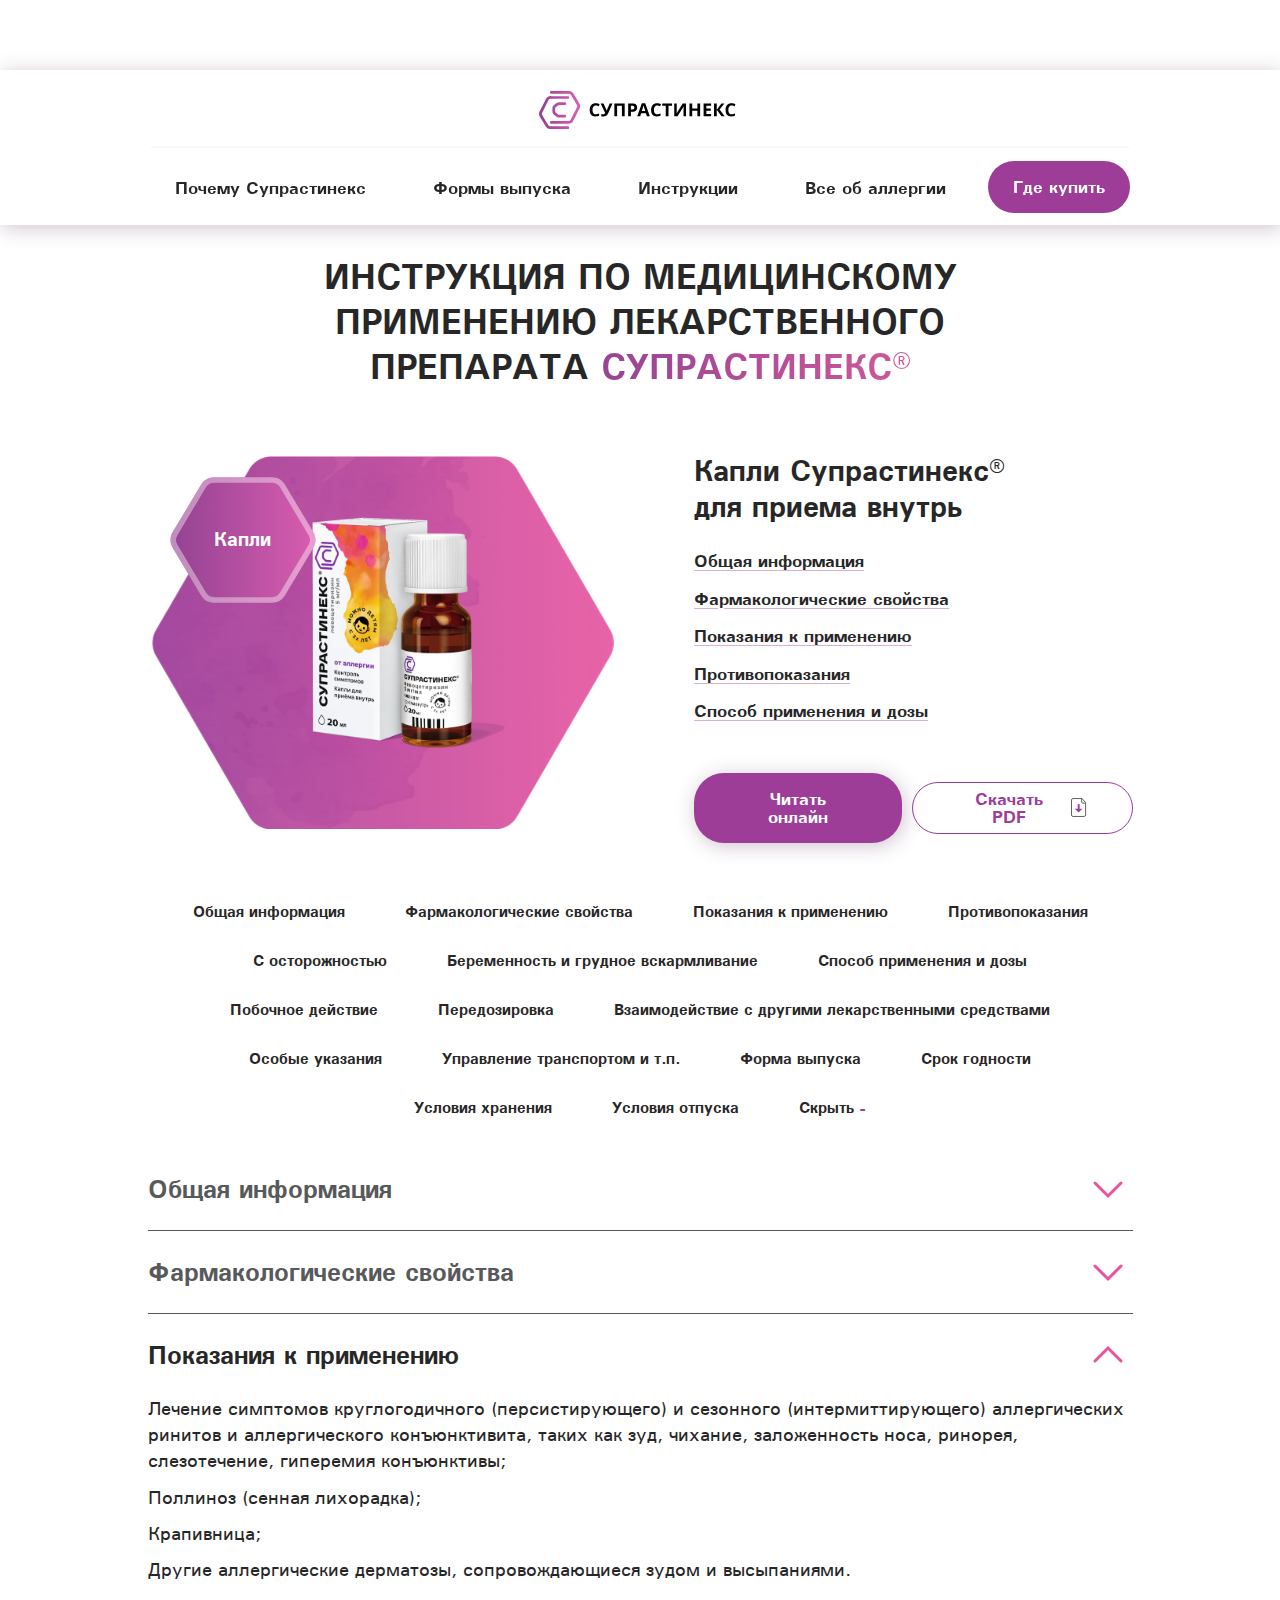
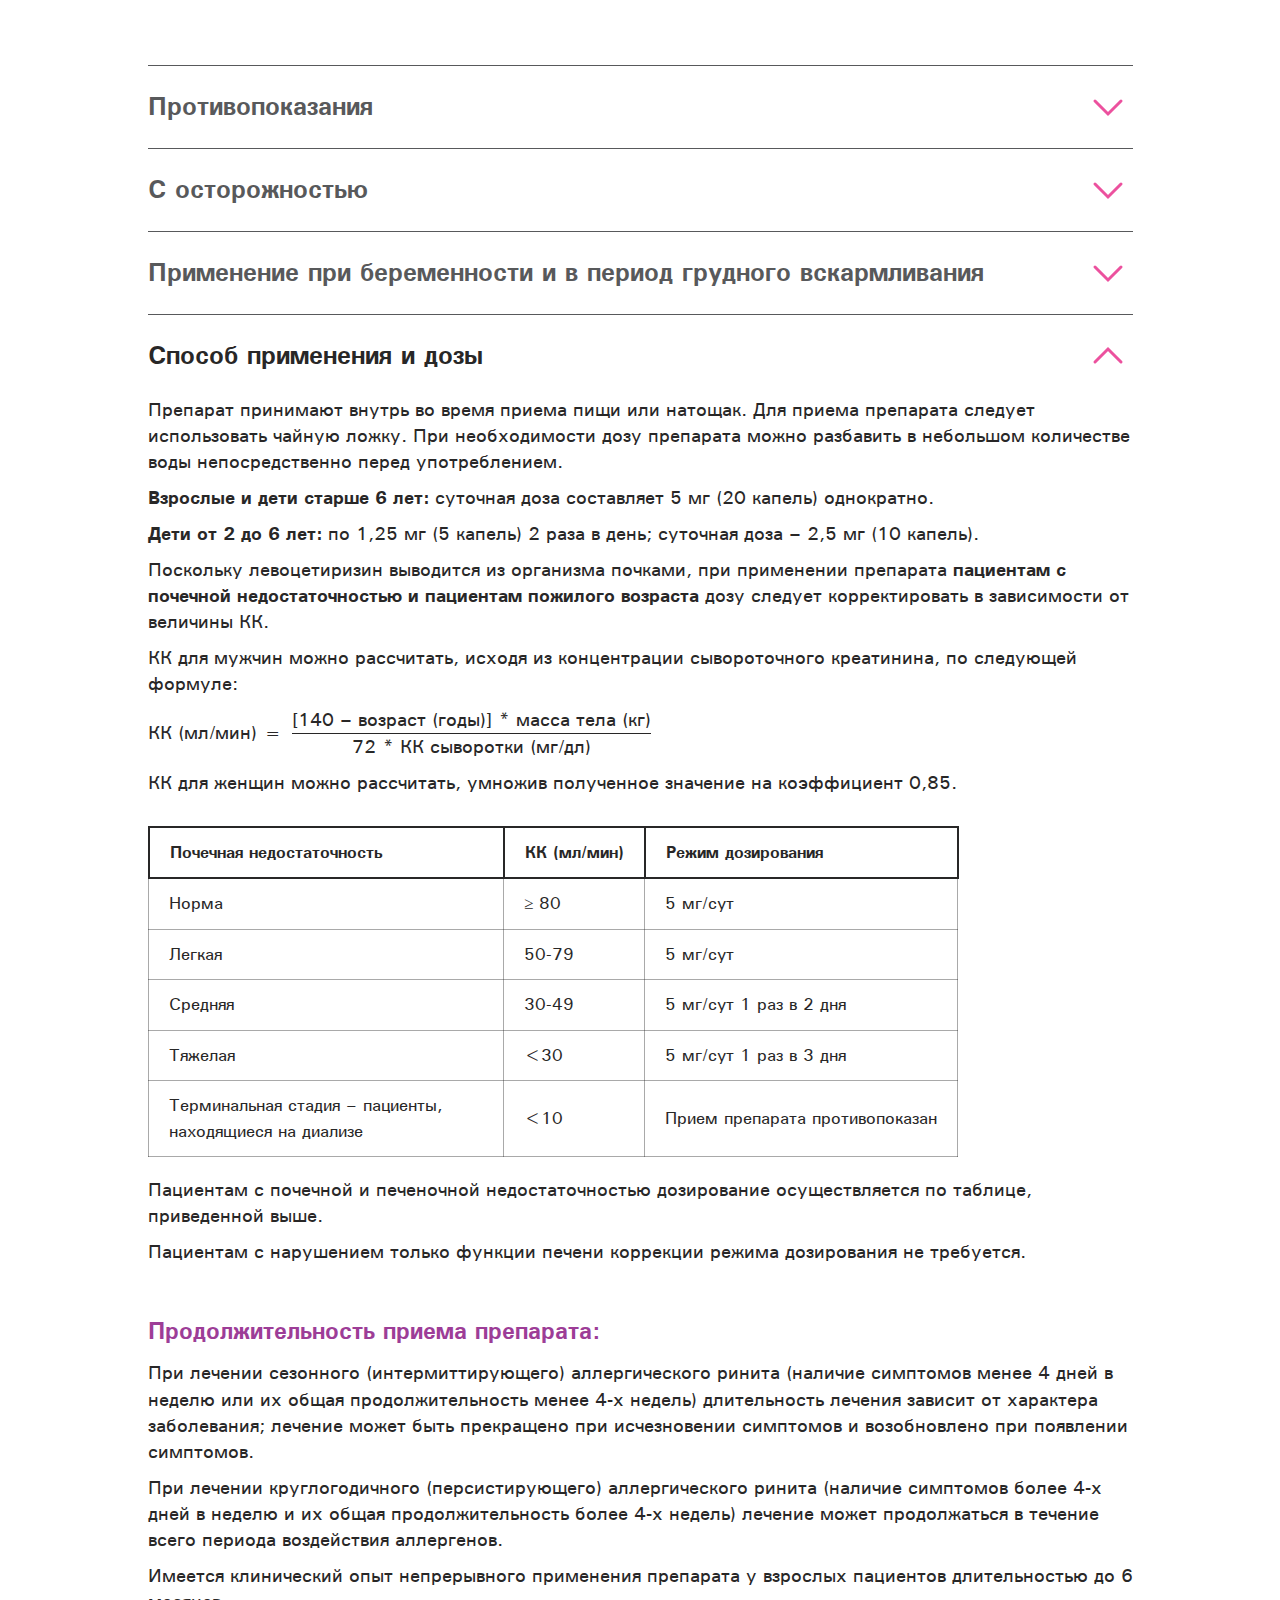
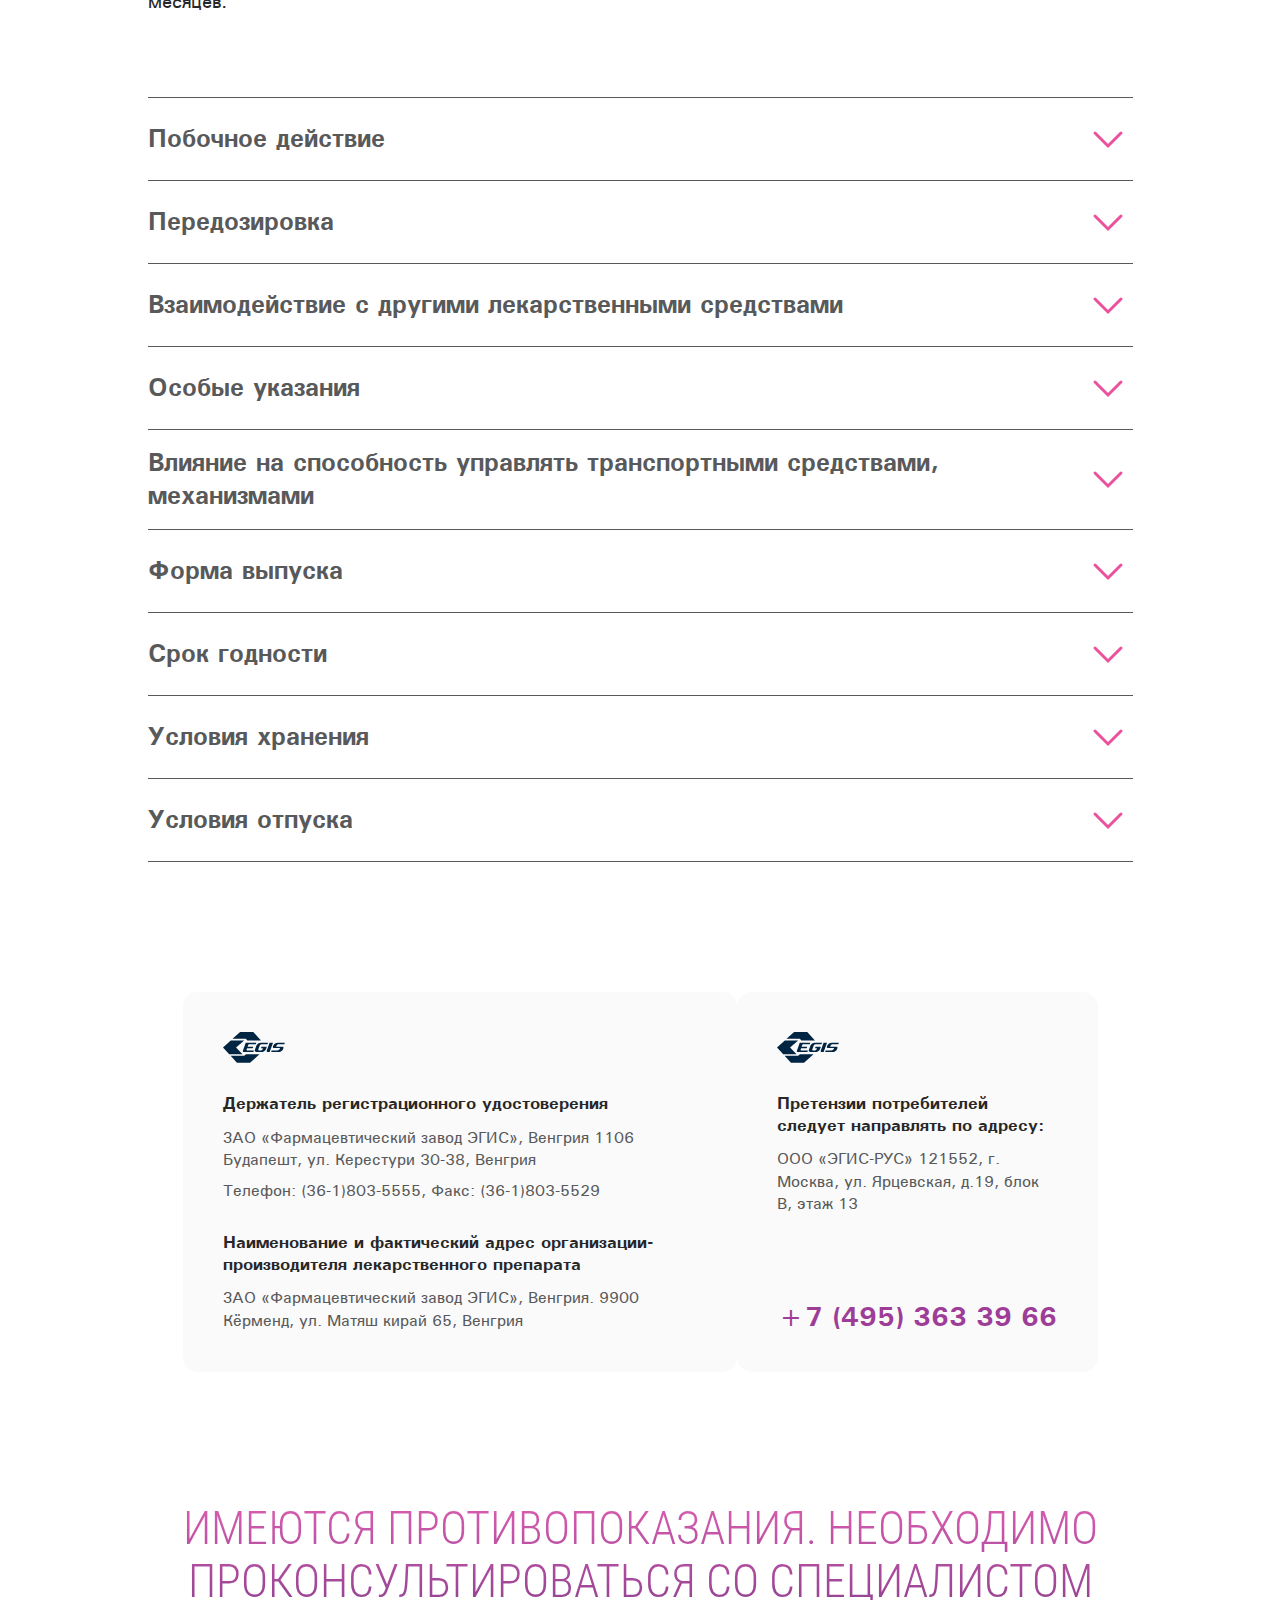
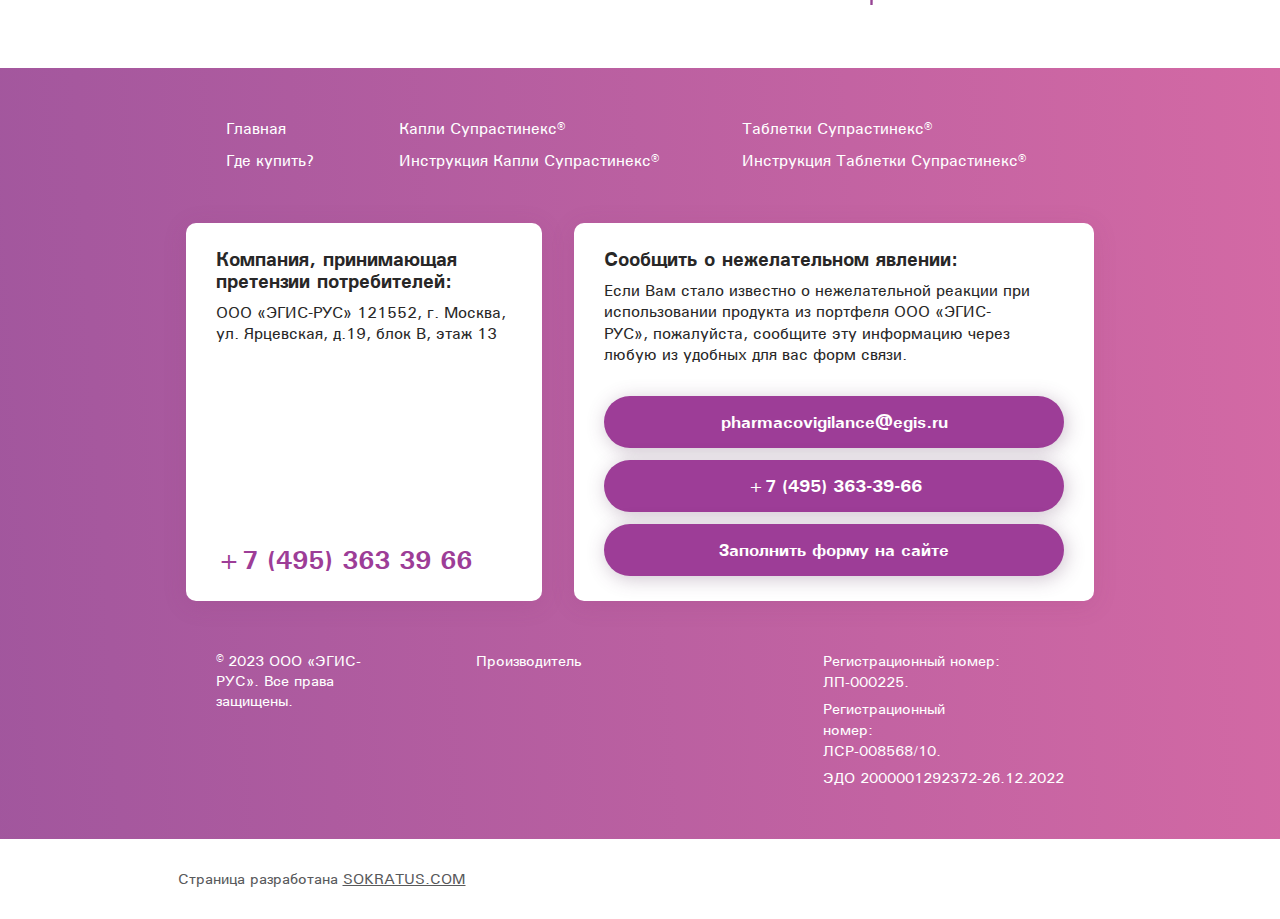
==== commit 2088dad6: "Fix header" ====
--- a/info-drops.html
+++ b/info-drops.html
@@ -21,7 +21,7 @@
                 </a>
                 <nav class="header-nav js-menu-drodpown">
 					<ul class="header-nav__list">
-						<li class="header-nav__list-item button square">
+						<li class="header-nav__list-item">
 							<a href="#about" class="button square">Почему Супрастинекс</a>
 						</li>
 						<li class="header-nav__list-item sub">
@@ -41,8 +41,8 @@
 							</button>
 
 							<ul class="header-nav-dropdown" id="dropdown-2">
-								<li><a href="./product-drops.html" class="header-nav__list-item button square">Капли</a></li>
-								<li><a href="./product-tablets.html" class="header-nav__list-item button square">Таблетки</a></li>
+								<li><a href="./product-drops.html" class="header-nav__list-item">Капли</a></li>
+								<li><a href="./product-tablets.html" class="header-nav__list-item">Таблетки</a></li>
 							</ul>
 						</li>
 						<li class="header-nav__list-item sub">
@@ -67,11 +67,11 @@
 								<li><a href="./info-tablets.html" class="header-nav__list-item button square">Инструкция Таблетки</a></li>
 							</ul>
 						</li>
-						<li class="header-nav__list-item button square">
+						<li class="header-nav__list-item">
 							<a href="#simptoms" class="button square">Все об аллергии</a>
 
 						</li>
-						<li class="header-nav__list-item button square">
+						<li class="header-nav__list-item">
 							<a href="#pharms" class="button buy">Где купить</a>
 						</li>
 					</ul>
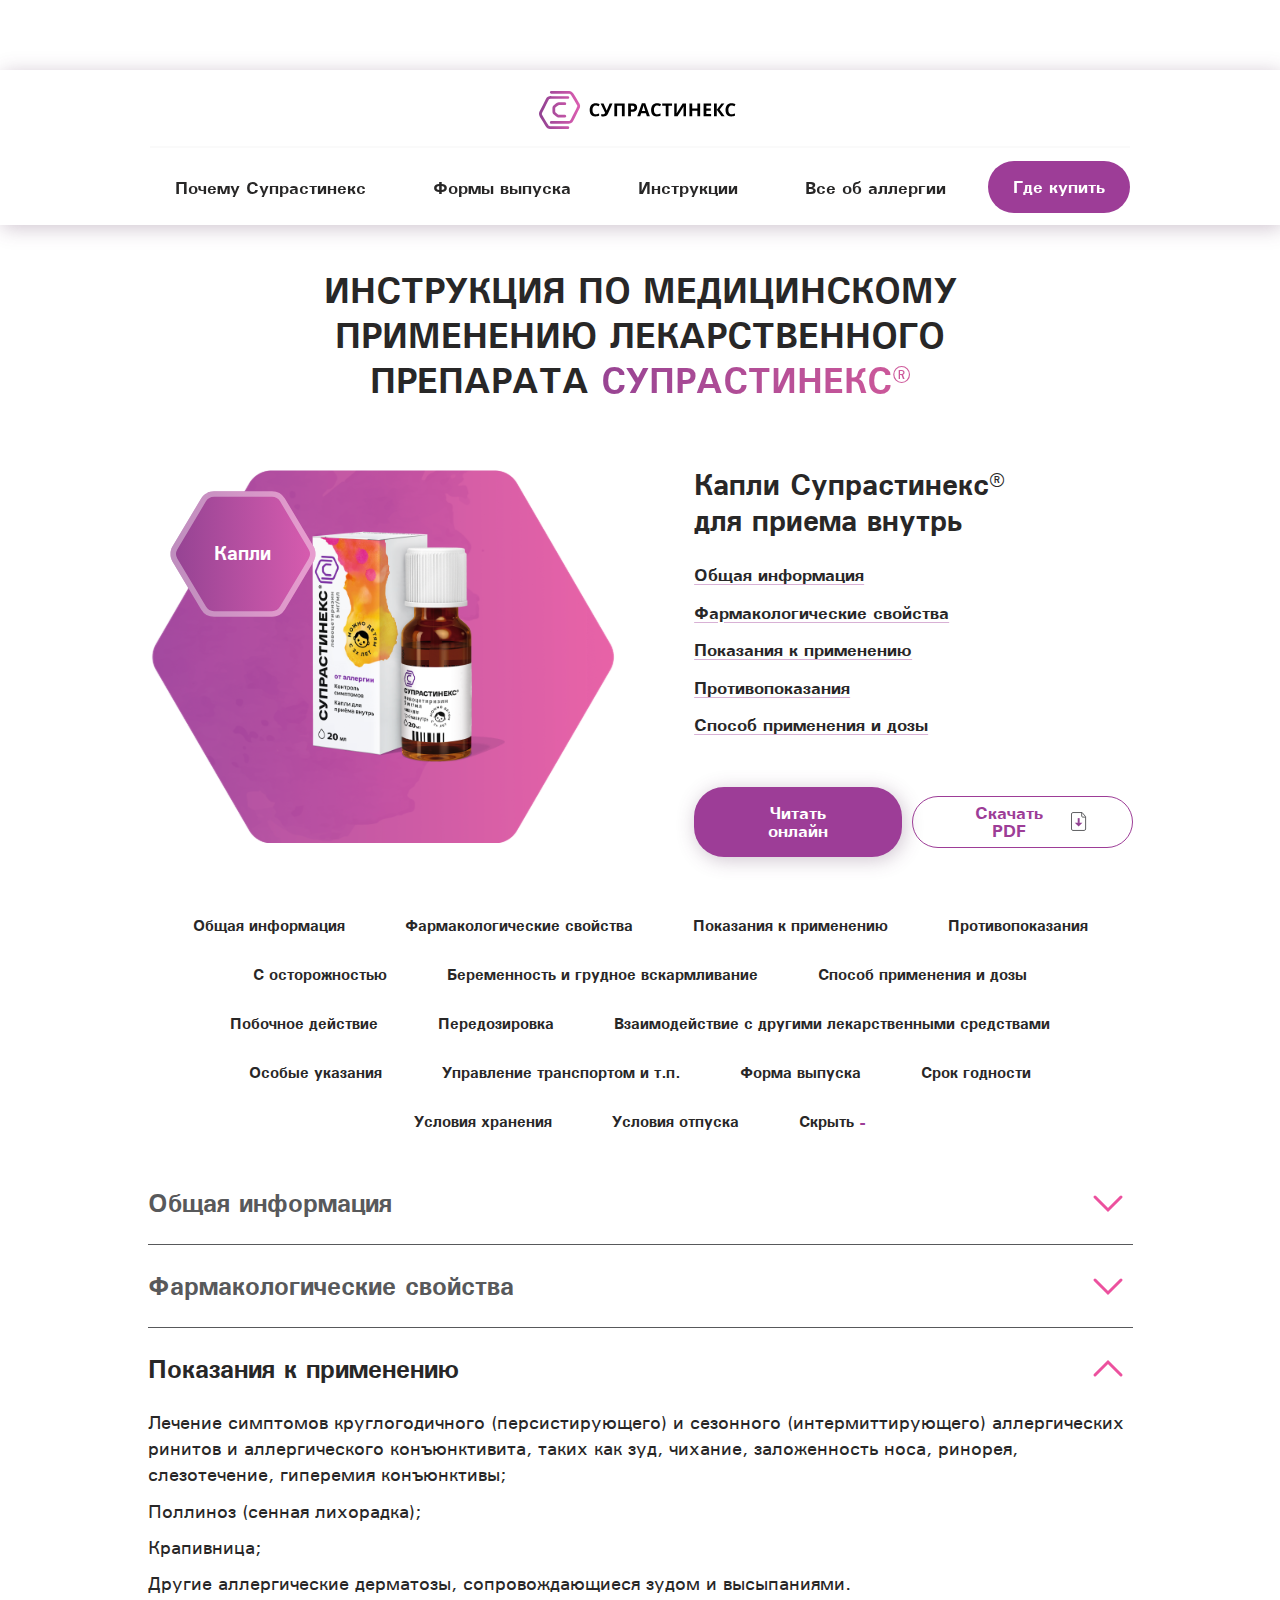
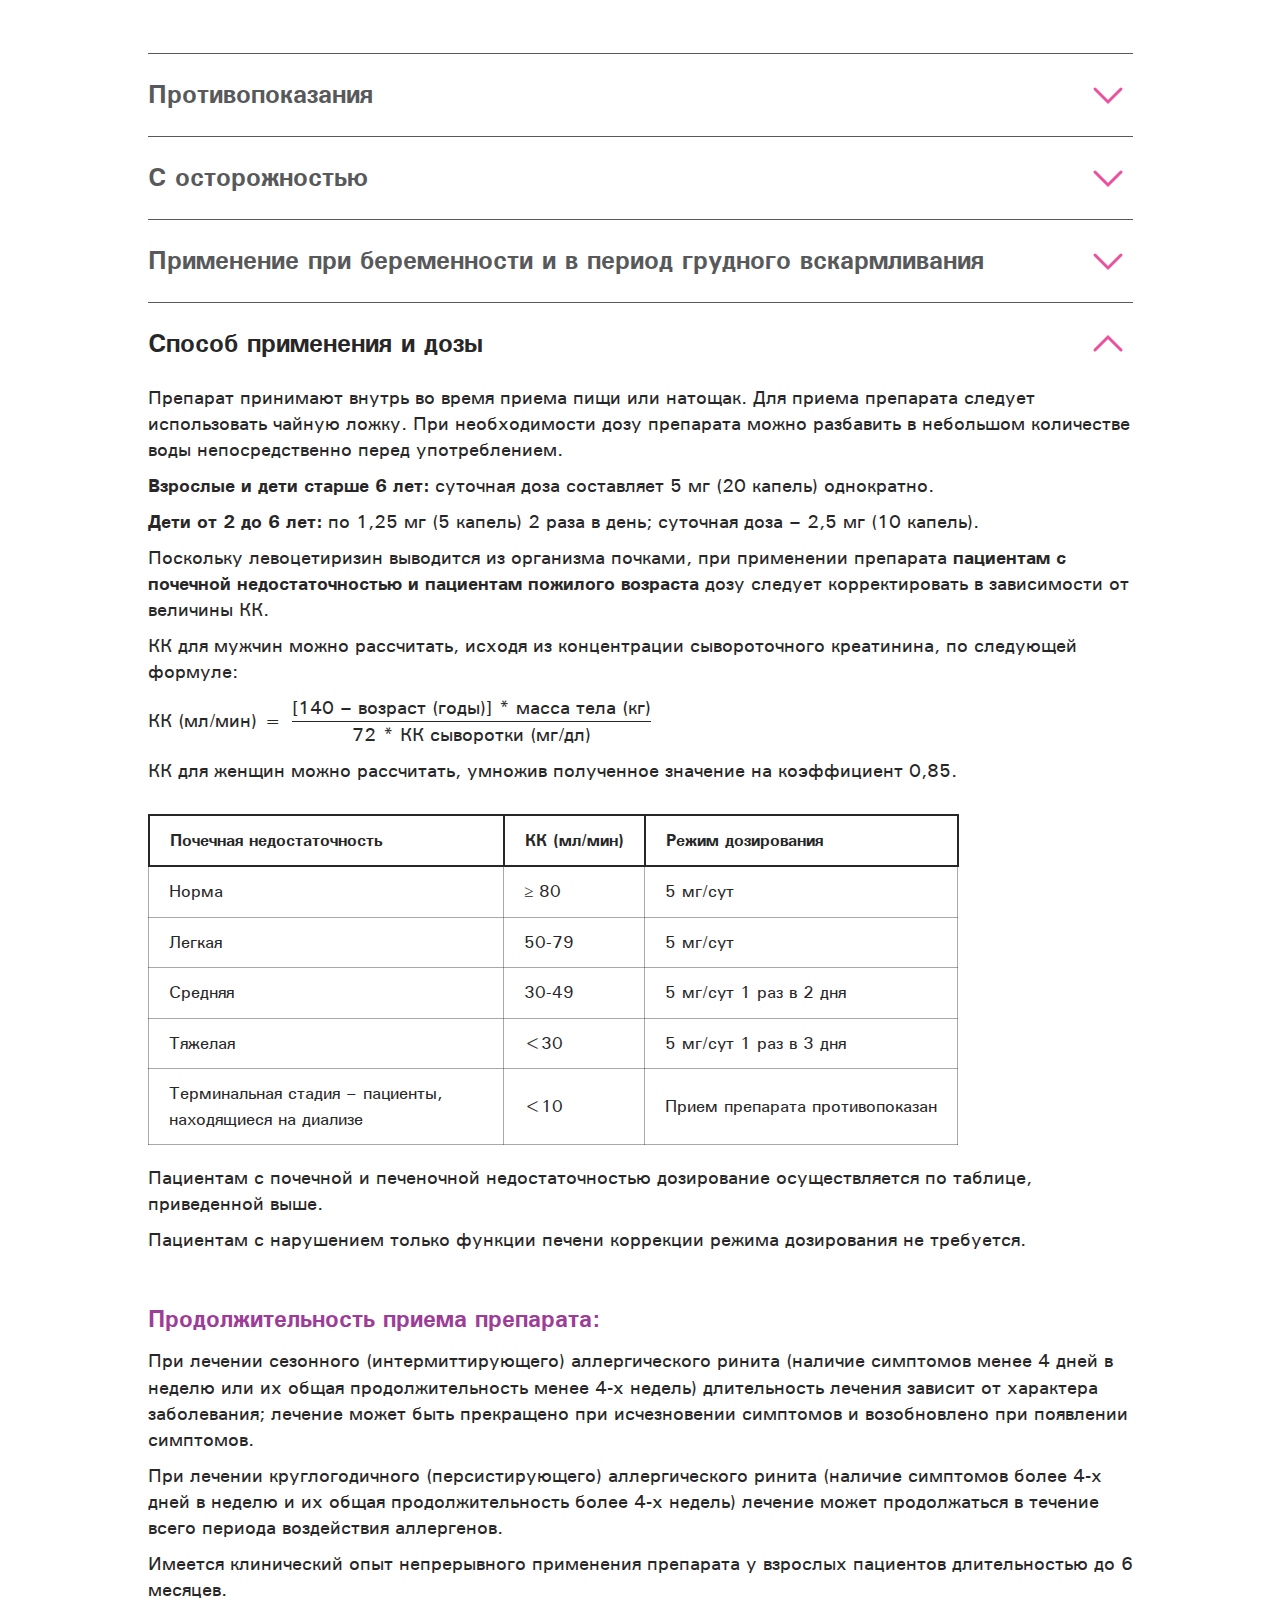
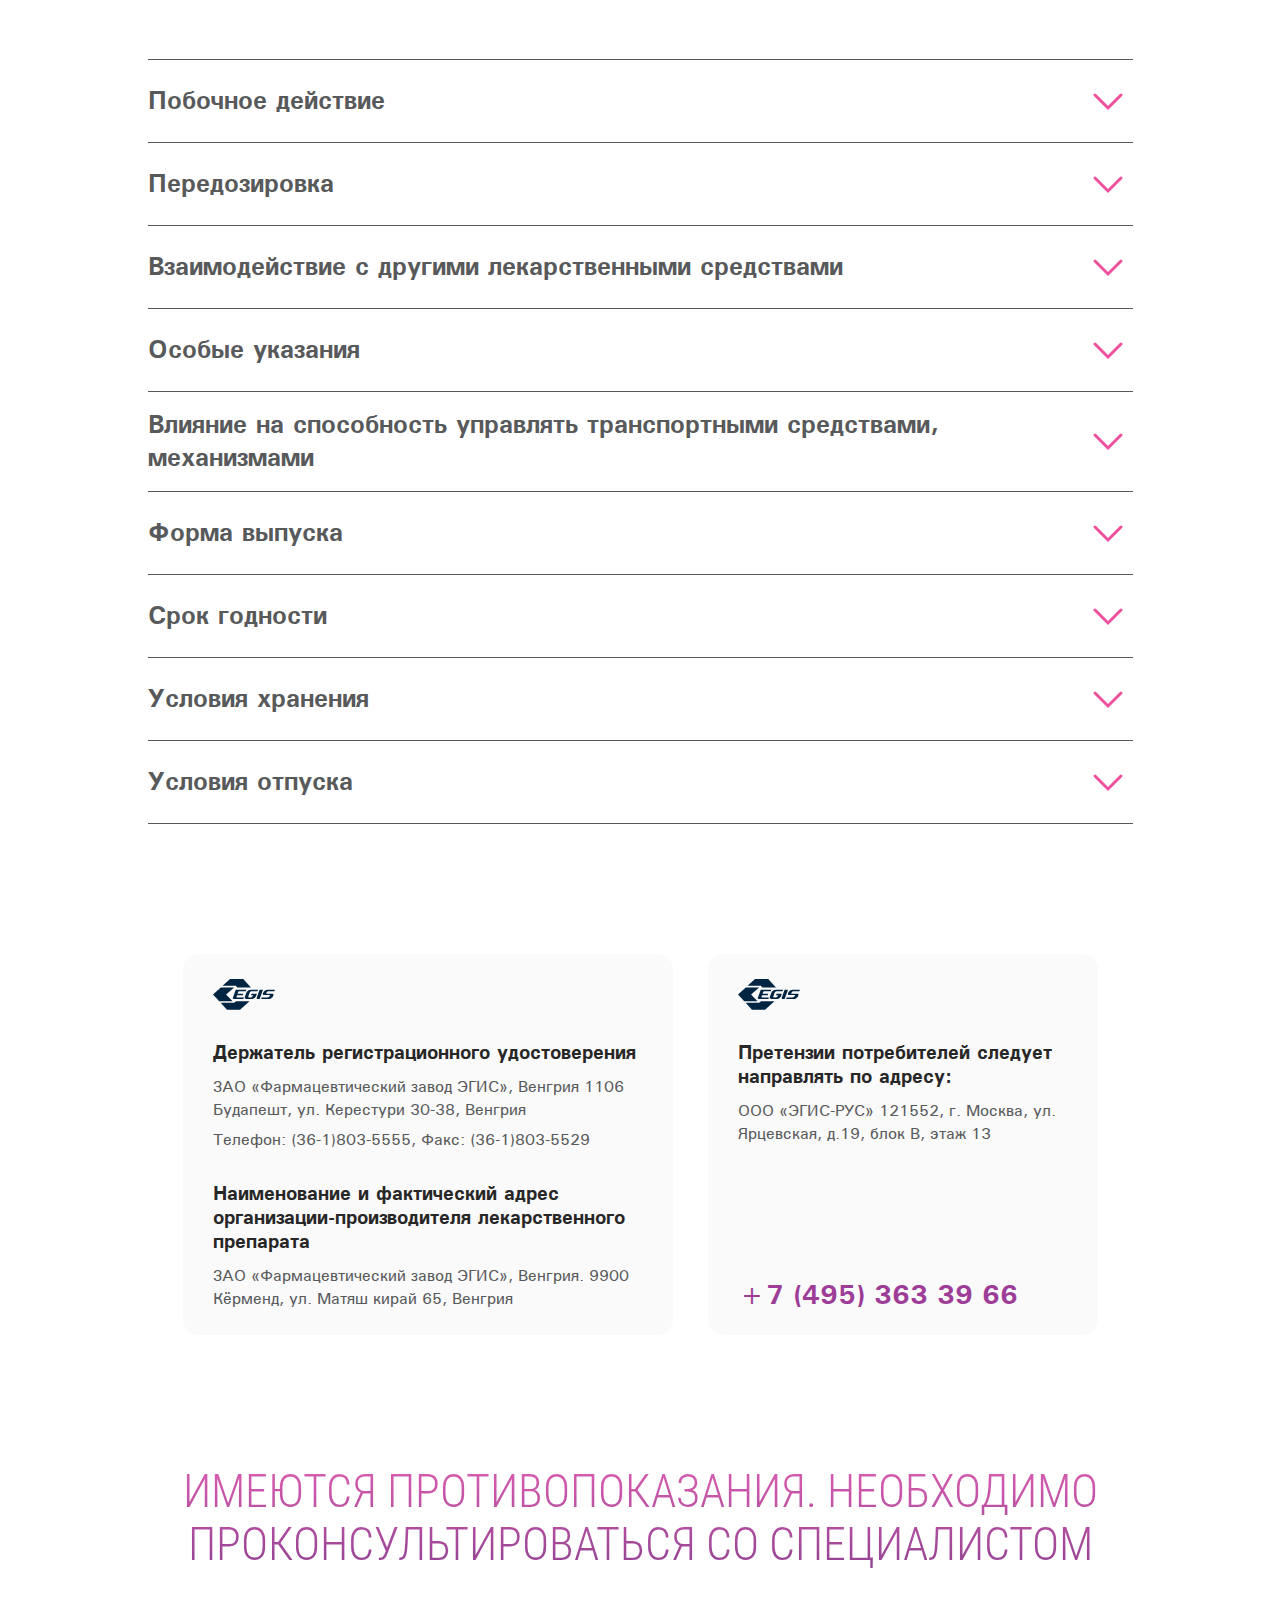
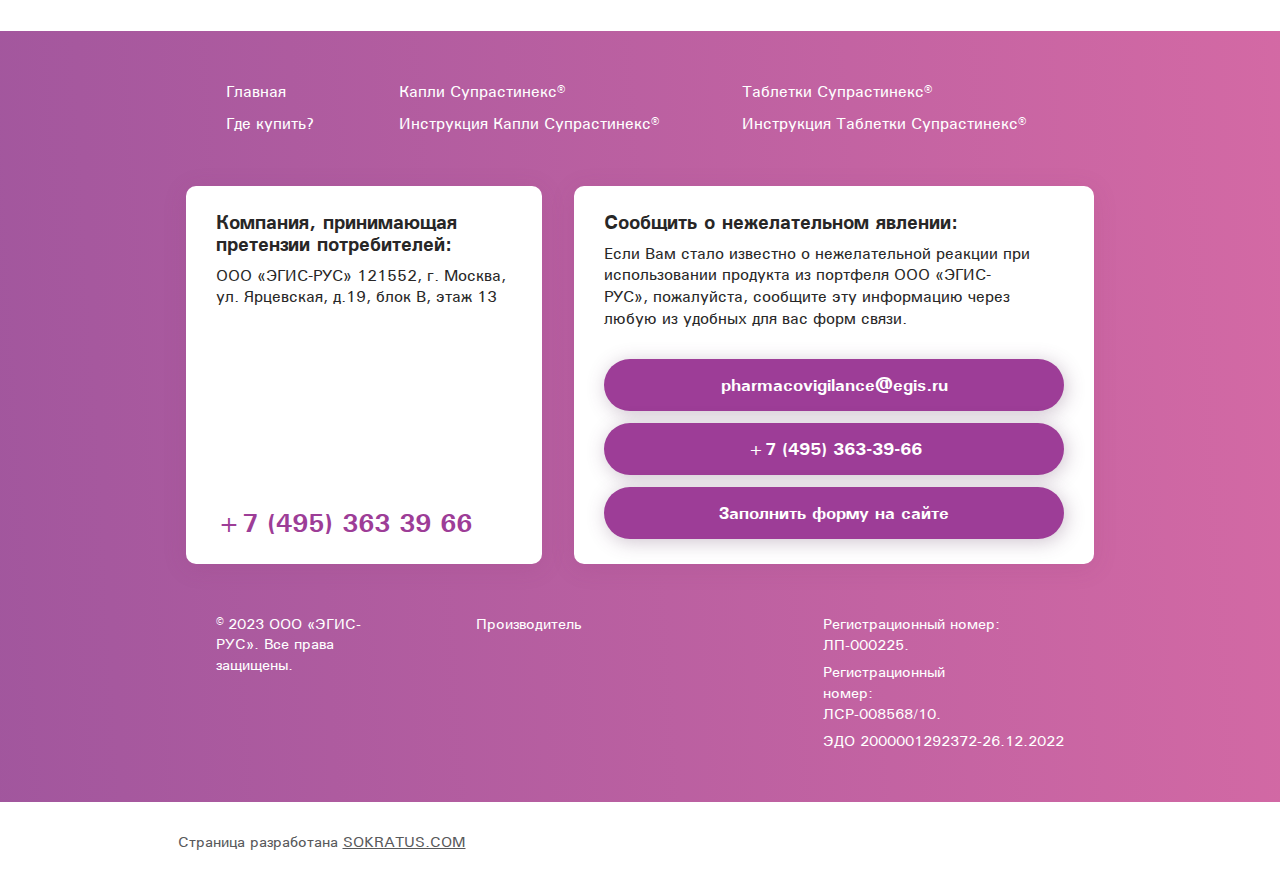
==== commit 2b79363e: "fix bcrumbs" ====
--- a/info-drops.html
+++ b/info-drops.html
@@ -41,8 +41,8 @@
 							</button>
 
 							<ul class="header-nav-dropdown" id="dropdown-2">
-								<li><a href="./product-drops.html" class="header-nav__list-item">Капли</a></li>
-								<li><a href="./product-tablets.html" class="header-nav__list-item">Таблетки</a></li>
+								<li><a href="./product-drops.html" class="button square">Капли</a></li>
+								<li><a href="./product-tablets.html" class="button square">Таблетки</a></li>
 							</ul>
 						</li>
 						<li class="header-nav__list-item sub">
@@ -89,9 +89,7 @@
 		<div class="brcrumbs">
 			<div class="container">
 				<div class="brcrumbs-items">
-					<a href="./">Главная</a>
-					<span>|</span>
-					<span>Инструкция по применению Супрастинекс® капли</span>
+					<span><a href="./">Главная</a> | Инструкция по применению Супрастинекс® капли</span>
 				</div>
 			</div>
 		</div>
--- a/info.css
+++ b/info.css
@@ -1 +1 @@
-/*! normalize.css v8.0.1 | MIT License | github.com/necolas/normalize.css */html{line-height:1.15;-webkit-text-size-adjust:100%}body{margin:0}main{display:block}h1{font-size:2em;margin:.67em 0}hr{box-sizing:content-box;height:0;overflow:visible}pre{font-family:monospace,monospace;font-size:1em}a{background-color:rgba(0,0,0,0)}abbr[title]{border-bottom:none;text-decoration:underline;text-decoration:underline dotted}b,strong{font-weight:bolder}code,kbd,samp{font-family:monospace,monospace;font-size:1em}small{font-size:80%}sub,sup{font-size:75%;line-height:0;position:relative;vertical-align:baseline}sub{bottom:-0.25em}sup{top:-0.5em}img{border-style:none}button,input,optgroup,select,textarea{font-family:inherit;font-size:100%;line-height:1.15;margin:0}button,input{overflow:visible}button,select{text-transform:none}button,[type=button],[type=reset],[type=submit]{-webkit-appearance:button}button::-moz-focus-inner,[type=button]::-moz-focus-inner,[type=reset]::-moz-focus-inner,[type=submit]::-moz-focus-inner{border-style:none;padding:0}button:-moz-focusring,[type=button]:-moz-focusring,[type=reset]:-moz-focusring,[type=submit]:-moz-focusring{outline:1px dotted ButtonText}fieldset{padding:.35em .75em .625em}legend{box-sizing:border-box;color:inherit;display:table;max-width:100%;padding:0;white-space:normal}progress{vertical-align:baseline}textarea{overflow:auto}[type=checkbox],[type=radio]{box-sizing:border-box;padding:0}[type=number]::-webkit-inner-spin-button,[type=number]::-webkit-outer-spin-button{height:auto}[type=search]{-webkit-appearance:textfield;outline-offset:-2px}[type=search]::-webkit-search-decoration{-webkit-appearance:none}::-webkit-file-upload-button{-webkit-appearance:button;font:inherit}details{display:block}summary{display:list-item}template{display:none}[hidden]{display:none}@font-face{font-family:U001;src:url("./assets/fonts/u001-reg.ttf");font-weight:normal;font-style:normal}@font-face{font-family:U001;src:url("./assets/fonts/u001-bol.ttf");font-weight:bold;font-style:normal}@font-face{font-display:swap;font-family:"Roboto Condensed";font-style:normal;font-weight:300;src:url("./assets/fonts/roboto-condensed-300.woff2") format("woff2"),url("./assets/fonts/roboto-condensed-300.woff") format("woff")}@keyframes mouse-drag{0%{transform:translateY(0)}20%{transform:translateY(5px)}40%{transform:translateY(0)}100%{transform:translateY(0)}}@keyframes slide-fade{0%{transform:translateX(0);opacity:1}99%{transform:translateX(-40px)}100%{opacity:0;z-index:-1}}@keyframes slide-fade-reverse{0%{transform:translateX(-40px);opacity:0;z-index:1}99%{transform:translateX(0)}100%{opacity:1}}@keyframes slide-fade-r{0%{transform:translateX(0);opacity:1}99%{transform:translateX(40px)}100%{opacity:0;z-index:-1}}@keyframes slide-fade-r-reverse{0%{transform:translateX(40px);opacity:0;z-index:1}99%{transform:translateX(0)}100%{opacity:1}}@keyframes round{0%{transform:rotate(0deg)}100%{transform:rotate(360deg)}}@keyframes toggle-arrows{0%{transform:translateX(0px)}15%{transform:translateX(-5px)}30%{transform:translateX(0px)}50%{opacity:1}65%{opacity:0}80%{opacity:1}100%{transform:translateX(0px)}}@keyframes toggle-arrows-r{0%{transform:translateX(0px);opacity:1}15%{opacity:0}30%{opacity:1}50%{transform:translateX(0px)}65%{transform:translateX(5px)}80%{transform:translateX(0px)}100%{transform:translateX(0px)}}.slide-fade-down-enter-activel,.slide-fade-down-leave-active{transition:.3s}.slide-fade-down-enter-from,.slide-fade-down-leave-to{transform:translateY(-20px);opacity:0}.slide-fade-enter-active{animation:slide-fade-reverse .3s}.slide-fade-leave-active{animation:slide-fade .3s}.slide-fade-r-enter-active{animation:slide-fade-r-reverse .3s}.slide-fade-r-leave-active{animation:slide-fade-r .3s}*{color:#282727;box-sizing:border-box;font-family:"U001"}h1,h2,h3,h4,h5,h6,p{margin:0;padding:0}article{overflow:hidden}*,html{scroll-behavior:smooth !important}.white{color:#fff}.section{padding:150px 0}@media(max-width: 1439px){.section{padding:130px 0}}@media(max-width: 1023px){.section{padding:90px 0}}@media(max-width: 767px){.section{padding:70px 0}}@media(max-width: 539px){.section{padding:50px 0}}.button{display:flex;align-items:center;justify-content:center;border:none;border-radius:30px;font-size:18px;line-height:1;font-weight:bold;cursor:pointer;text-align:center;color:#fff;background-color:#9d3d97;padding:17px 45px;box-shadow:2px 3px 19px rgba(91,51,91,.29)}@media(max-width: 1023px){.button{padding:14px 35px}}@media(max-width: 767px){.button{padding:14px 20px}}.button.square{border-radius:3px;background-color:rgba(0,0,0,0);padding:13px 25px 12px;color:#282727;box-shadow:none}@media(max-width: 1023px){.button.square{padding:17px auto 18px}}.button.square:hover{color:#fff}.button.buy{padding:17px 25px;box-shadow:none}@media(max-width: 1023px){.button.buy{padding:17px 53px}}.button.black{background-color:#fff;color:#282727;transition:.2s;box-shadow:2px 3px 29px rgba(131,42,109,.48)}.button.black.border{border-color:#fff;color:#fff;height:52px;padding:15px 53px;transition:.2s;box-shadow:none}@media(max-width: 1023px){.button.black.border{padding:14px 81px;height:49px}}@media(max-width: 767px){.button.black.border{padding:14px 20px}}.button.black.border:hover{color:#282727}.button.black.border:active{color:#fff}.button.black:hover{background:#fdbb2e}.button.black:active{color:#fff;background:#ec519e}.button.border{padding:15px 45px;border:1px solid #9d3d97;background-color:rgba(0,0,0,0);color:#9d3d97;height:52px;box-shadow:none}.button.border:hover,.button.border:active{color:#fff;border-color:rgba(0,0,0,0)}@media(max-width: 1023px){.button.border{padding:14px 81px;height:46px}}@media(max-width: 767px){.button.border{padding:14px 20px}}.button:hover{background:linear-gradient(266.48deg, #DA5D9C -20.44%, #924292 109.31%)}.button:active{background:#ec519e}a{text-decoration:none}.h1{text-align:center;text-transform:uppercase;font-size:40px;line-height:1.25;margin:0 auto;margin-bottom:65px}.h1 .color{background:linear-gradient(266.48deg, #DA5D9C -20.44%, #924292 109.31%);-webkit-background-clip:text;-webkit-text-fill-color:rgba(0,0,0,0)}@media(max-width: 1439px){.h1{font-size:36px;margin-bottom:55px}}@media(max-width: 1023px){.h1{font-size:32px;margin-bottom:50px}}@media(max-width: 767px){.h1{font-size:26px}}@media(max-width: 539px){.h1{font-size:20px;margin-bottom:30px}}.h2{text-align:center;text-transform:uppercase;font-size:40px;line-height:1.25;margin:0 auto;margin-bottom:65px}.h2 .color{background:linear-gradient(266.48deg, #DA5D9C -20.44%, #924292 109.31%);-webkit-background-clip:text;-webkit-text-fill-color:rgba(0,0,0,0)}@media(max-width: 1439px){.h2{font-size:36px;margin-bottom:55px}}@media(max-width: 1023px){.h2{font-size:32px;margin-bottom:50px}}@media(max-width: 767px){.h2{font-size:26px}}@media(max-width: 539px){.h2{font-size:20px;margin-bottom:30px}}.scroll{scroll-margin-top:170px}@media(max-width: 1439px){.scroll{scroll-margin-top:200px}}@media(max-width: 1023px){.scroll{scroll-margin-top:150px}}@media(max-width: 767px){.scroll{scroll-margin-top:140px}}@media(max-width: 539px){.scroll{scroll-margin-top:130px}}sup{right:-0.2em;font-size:60%}sup a{transition:.2s}sup a.white:hover{color:#fdbb2e}sup a:hover{color:#9d3d97}sup a:active{color:#ec519e}.brcrumbs{margin:20px 0}.brcrumbs-items{display:flex;align-items:center;font-size:16px;line-height:1.5;flex-wrap:wrap}.brcrumbs a{color:#58595b}.brcrumbs span{color:#757575;margin:0 5px}.brcrumbs span:last-child{margin:0}@media(max-width: 767px){.brcrumbs-items{font-size:14px}}picture img{height:100%;width:100%}.content{height:150vh;background:linear-gradient(266.48deg, rgba(218, 93, 156, 0.9) -20.44%, rgba(146, 66, 146, 0.9) 109.31%),url("./assets/images/bg-img.svg");background-position:right bottom;background-repeat:no-repeat}.container{width:1290px;margin:0 auto}@media(max-width: 1439px){.container{width:985px}}@media(max-width: 1023px){.container{width:100%;padding:0 60px}}@media(max-width: 767px){.container{padding:0 40px}}@media(max-width: 539px){.container{padding:0 20px}}.header{box-shadow:2px 3px 19px rgba(91,51,91,.29);background-color:#fff;position:sticky;top:0;z-index:999}.header-block{display:flex;align-items:center;justify-content:space-between;padding:30px 0}.header-logo{width:210px;display:block}.header-logo img{width:100%}.header-nav{display:flex;align-items:center;z-index:20}.header-nav-dropdown{position:absolute;top:calc(100% + 15px);left:0;width:max-content;border-radius:6px;box-shadow:0px 0px 12px rgba(156,154,154,.19);background:#fff;visibility:hidden;opacity:0;transform:translateY(-5px);transition:.3s;list-style:none;padding:25px}.header-nav-dropdown li{font-size:16px;font-weight:bold}.header-nav-dropdown li a:hover{color:#9d3d97}.header-nav-dropdown li a:active{color:#ec519e}.header-nav-dropdown li:first-child{padding-bottom:15px;margin-bottom:15px;border-bottom:1px solid #9d3d97}.header-nav__list{display:flex;align-items:center;list-style:none;padding:0;margin:0}.header-nav__list-item.sub{position:relative}.header-nav__list-item.sub.mobile{display:none}.header-nav__list-item.sub:hover .header-nav-dropdown{visibility:visible;transform:translateY(0);opacity:1}.header-nav__list-item.sub:hover .header-nav__list-arrow{stroke:#fff}.header-nav__list-item.sub button{display:flex;align-items:center}.header-nav__list-item.sub button:hover span{color:#fff}.header-nav__list-item:not(:last-child){margin-right:25px}.header-nav__list-arrow{height:8px;width:13px;margin-left:10px;stroke:#282727;transition:transform .3s}.header-nav__toggle{display:none;width:26px;height:26px;cursor:pointer;position:relative}.header-nav__toggle div{position:absolute;top:0;width:26px;height:4px;background-color:#282727;margin-bottom:5px;transition:.3s ease transform,.3s ease top,.3s ease width,.3s ease right}.header-nav__toggle div:last-child{top:10px}.header-nav__toggle div:nth-child(2){top:20px}.header-nav__toggle.close div:first-child{top:8px;transform:rotateZ(45deg)}.header-nav__toggle.close div:last-child{top:8px;transform:rotateZ(45deg)}.header-nav__toggle.close div:nth-child(2){width:26px;top:8px;right:0;transform:rotateZ(-45deg)}@media(max-width: 1439px){.header-block{padding-top:21px;padding-bottom:12px;flex-direction:column}.header-logo{margin-bottom:13px;width:203px}.header-nav{padding-top:13px;border-top:solid #fafafa 2px}.header-nav__list-item:not(:last-child){margin-right:17px}}@media(max-width: 1023px){.header-block{padding:22px 0;flex-direction:row}.header-logo{width:220px;margin-bottom:0}.header-nav{position:absolute;top:100%;left:0;background-color:#fafafa;padding-top:5px;border-top:none;width:100vw;visibility:hidden;opacity:0;transform:translateY(0.5rem);transition:all .2s}.header-nav.show{visibility:visible;opacity:1;transform:translateY(0rem)}.header-nav-dropdown{display:none;position:relative;top:0;left:0;width:100%;opacity:1;visibility:visible;transform:none;box-shadow:none;background:none;border-radius:0;padding:20px 0;margin:0 20px}.header-nav-dropdown::after{content:"";position:absolute;left:50%;top:0;transform:translateX(-50%);height:1px;width:90%;background-color:#fff}.header-nav-dropdown li:first-child{border-bottom:none;padding-bottom:0;margin-bottom:0}.header-nav__list{flex-direction:column;width:100%}.header-nav__list-item{text-align:center;width:100%;display:flex;justify-content:center}.header-nav__list-item.sub{display:none}.header-nav__list-item.sub.open .header-nav__list-arrow{stroke:#fff;transform:rotate(180deg)}.header-nav__list-item.sub.open .header-nav-dropdown{display:block}.header-nav__list-item.sub.mobile{display:flex;align-items:center;flex-direction:column}.header-nav__list-item.sub.mobile.open{background:linear-gradient(266.48deg, rgba(218, 93, 156, 0.9) -20.44%, rgba(146, 66, 146, 0.9) 109.31%)}.header-nav__list-item.sub.mobile.open *{color:#fff}.header-nav__list-item.sub.mobile.open .button:hover span{color:#fff}.header-nav__list-item.sub.mobile a{color:#282727}.header-nav__list-item.sub.mobile .button{display:flex;align-items:center;justify-content:center}.header-nav__list-item:not(:last-child){margin-right:0}.header-nav__list-item:nth-child(7){margin-top:17px;margin-bottom:48px}.header-nav__list-item .button.square{width:100%}.header-nav__list-arrow{display:block}.header-nav__toggle{padding:0;display:block}}@media(max-width: 767px){.header-block{padding:10px 0}.header-logo{width:208px}.header-nav{padding-top:23px}}@media(max-width: 539px){.header-logo{width:135px}}.hero{padding-top:65px;padding-bottom:148px}.hero.info{padding-top:35px;padding-bottom:0}.hero-title{max-width:870px}.hero-title:not(.info){margin-bottom:0 !important}@media(max-width: 1439px){.hero{padding-top:49px;padding-bottom:106px}.hero-title{max-width:790px}}@media(max-width: 1023px){.hero{padding-top:70px;padding-bottom:120px}.hero-title{max-width:648px}}@media(max-width: 767px){.hero{padding-top:60px;padding-bottom:70px}.hero-title{max-width:450px}}@media(max-width: 539px){.hero{padding-top:60px;padding-bottom:75px}.hero-title{max-width:95%}}.product-block{display:flex;align-items:center;justify-content:space-between;padding-left:80px;margin-top:-10px}.product-left{position:relative;height:432px;width:593px;background-image:url("./assets/info/product-bg.svg");background-position:center;background-size:contain;background-repeat:no-repeat;display:flex;align-items:center;justify-content:center}.product__img{display:block;height:313px;width:245px;margin-bottom:50px;margin-right:20px}.product__img.tablets{width:60%;height:auto;margin-right:20px;margin-bottom:0}.product__name{position:absolute;left:-40px;top:20px;height:170px;width:185px;background-image:url("./assets/info/product-name-bg.svg");background-position:center;background-size:contain;background-repeat:no-repeat;display:flex;align-items:center;justify-content:center}.product__name h3{font-size:20px;color:#fff}.product-right{flex-basis:50%;margin-top:10px;padding-left:35px}.product__title{font-size:30px;max-width:400px;margin-bottom:18px;line-height:1.2}.product-links{display:flex;flex-direction:column;margin-bottom:42px}.product-links__item{font-size:18px;font-weight:bold;padding:8px 0;text-decoration:underline;text-decoration-color:rgba(157,61,151,.4);transition:.2s;text-underline-offset:3px;line-height:1.2}.product-links__item:hover{text-decoration-color:#9d3d97}.product-buttons{display:flex;align-items:center}.product-buttons.mobile{display:none}.product-buttons .button:first-child{margin-right:10px}.product-buttons .button:last-child{display:flex;align-items:center;justify-content:center}.product-buttons .button:last-child:hover svg path{stroke:#fff}.product-buttons .button:last-child:hover svg .no-stroke{stroke:none;fill:#fff}.product-buttons .button:last-child svg{margin-left:10px}@media(max-width: 1439px){.product-block{padding-left:0;margin-top:-10px}.product-left{height:417px;width:534px}.product__img{height:250px;width:193px;margin-right:0;margin-bottom:40px;margin-left:10px}.product__name{left:20px;top:40px;height:130px;width:150px}}@media(max-width: 1023px){.product{position:relative;left:50%;transform:translateX(-50%);height:340px;width:753px;display:flex;align-items:center;justify-content:center;background-image:url("./assets/info/product-bg-full.png");background-size:contain;background-position:center;background-repeat:no-repeat}.product .container{width:100%}.product-block{justify-content:center}.product__name{display:none}.product__img{height:238px;width:184px;margin-left:70px}.product__img.tablets{margin-left:0;width:80%}.product-left{background:none;height:auto;width:40%}.product-right{width:330px}.product-links{display:none}.product__title{color:#fff;text-align:center}.product-buttons.desktop{display:none}.product-buttons.mobile{display:flex;flex-direction:column;align-items:center}.product-buttons.mobile a.button{width:250px}.product-buttons.mobile a.button:first-child{margin-right:0}.product-buttons.mobile a.button.border{padding:14px 0;text-align:center}.product-buttons.mobile a.button:first-child{margin-bottom:10px}}@media(max-width: 767px){.product{background-image:url("./assets/info/product-bg-full-540.png");height:530px;width:460px}.product-block{height:100%;width:100%}.product-left,.product-right{position:absolute;left:50%;top:50%;transform:translate(-50%, -50%)}.product-left{width:100%}.product-right{height:100%;width:100%;display:flex;justify-content:center;flex-direction:column;align-items:center;padding-bottom:30px;padding-left:0}.product__title{text-align:center;margin-bottom:220px;max-width:280px;font-size:26px;line-height:1.1}.product__img{height:205px;width:159px;margin-left:0}.product__img.tablets{width:50%}.product-buttons.mobile{flex-direction:row}.product-buttons.mobile a.button{width:auto}.product-buttons.mobile a.button.border{padding:14px 20px}.product-buttons.mobile a.button:first-child{margin-bottom:0;margin-right:10px}}@media(max-width: 539px){.product{background-image:url("./assets/info/product-bg-full-320.png");height:531px;width:320px}.product-buttons.mobile{flex-direction:column}.product-buttons.mobile a.button{width:224px}.product-buttons.mobile a.button:first-child{margin-bottom:10px;margin-right:0}.product__img{margin-bottom:80px}.product__img.tablets{width:80%;margin-bottom:60px;margin-right:30px}.product__title{font-size:20px;margin-bottom:230px}.product-right{padding-bottom:0}}.menu{padding-top:50px}.menu-list{list-style:none;padding:0 125px;display:flex;align-items:center;flex-wrap:wrap;justify-content:center}.menu-list__item{margin:5px}.menu-list__item .button,.menu-list__item:last-child{font-size:16px;height:39px}.menu-list__item span{font-size:20px;line-height:15px;color:#9d3d97;font-weight:bold;margin-left:5px}.menu-list__item:hover span{color:#fff}@media(max-width: 1439px){.menu{padding-top:20px}.menu-list{padding:0}}@media(max-width: 1023px){.menu{padding-top:10px}}@media(max-width: 767px){.menu-list__item{margin:0}}.info-block{padding:0 200px;padding-top:40px}.info-h2{font-size:26px;line-height:1.3}.info-h3{color:#9d3d97;font-size:24px;line-height:1.3;margin-bottom:14px}.info-h3.black{color:#282727}.info-h4{font-size:22px;line-height:1.2;margin-bottom:8px}.info-h5{font-size:19px;line-height:1.37}.info-text{font-size:19px;line-height:1.37;margin-bottom:10px}.info-text a{color:#9d3d97;text-decoration:underline;text-underline-offset:3px}.info-text.formula{display:flex;align-items:center}.info-text.formula .formula-block{display:flex;flex-direction:column;align-items:center;margin-left:10px}.info-text.formula .formula-block .formula-item:first-child{border-bottom:1px solid #282727}.info-item{padding:16px 0;border-bottom:1px solid #58595b;scroll-margin-top:150px}.info-item.open .info-content{display:block}.info-item.open .info__icon{transform:rotate(-180deg)}.info-item.open .info__title{color:#282727}.info__title{color:#58595b;transition:.2s}.info-header{display:flex;align-items:center;justify-content:space-between;cursor:pointer}.info-header:hover .info__title{color:#282727}.info__icon{height:50px;width:50px;transition:.2s}.info-content{padding:16px 0;padding-bottom:56px;display:none}.info-content .info-h3:not(:first-child){margin-top:50px}.info-content .info-h4:not(:first-child){margin-top:24px}.info-row{display:flex;padding:10px 0;border-bottom:1px solid rgba(88,89,91,.4)}.info-row__title{width:280px;margin-right:50px}.info-row__text{width:550px}.info-row__text p:not(:last-child){margin-bottom:10px}.info-table{padding:20px 0;font-size:17px;line-height:1.5}.info-table table{border-collapse:collapse}.info-table th{text-align:left;border:2px solid #282727;padding:12px 20px}.info-table td{border:1px solid rgba(40,39,39,.4);padding:12px 20px;max-width:355px}@media(max-width: 1439px){.info-block{padding:0}}@media(max-width: 1023px){.info-h2{font-size:24px}.info-h3{font-size:22px}.info-h4{font-size:20px}.info-h5{font-size:18px;line-height:1.24}.info-text{font-size:18px;line-height:1.24}.info-table{font-size:16px}.info-row__title{width:240px}.info-row__text{width:370px}}@media(max-width: 767px){.info-item{scroll-margin-top:100px}.info-content{padding-bottom:46px}.info-content .info-h4:not(:first-child){margin-top:18px}.info-row{flex-direction:column}.info-row__title{width:100%;margin-right:0;margin-bottom:10px}.info-row__text{width:100%}}@media(max-width: 539px){.info-h2{font-size:20px}.info-h3,.info-h4,.info-h5,.info-text{font-size:14px}.info-h3{font-size:18px}.info-h5,.info-text{font-size:16px;line-height:1.24}.info-content{overflow:scroll;padding-bottom:36px}.info-table{font-size:16px;overflow:scroll}.info-table table{min-width:450px}}.legal-block{display:flex;justify-content:space-between;padding:0 35px}.legal-card{background:#fafafa;border-radius:15px;padding:40px;display:flex;flex-direction:column}.legal-card:first-child{width:727px}.legal-card:last-child{width:463px}.legal__img{height:31px;width:62px;margin-bottom:30px}.legal__title{font-size:20px;margin-bottom:12px;line-height:1.2}.legal__title.second{margin-top:30px}.legal__text{font-size:16px;color:#58595b;line-height:1.4}.legal__text.mb-8{margin-bottom:8px}.legal__phone{margin-bottom:0;margin-top:auto;font-size:28px;color:#9d3d97;font-weight:bold}@media(max-width: 1439px){.legal__title{font-size:18px}.legal__text{font-size:16px}}@media(max-width: 1023px){.legal-block{flex-direction:column;padding:0}.legal-card:first-child{width:100%;margin-bottom:30px}.legal-card:last-child{width:100%}.legal__phone{margin-top:30px}}@media(max-width: 767px){.legal-card{padding:30px 40px}.legal__img{margin-bottom:20px}.legal__title.second{margin-top:20px}.legal__phone{margin-top:20px}}@media(max-width: 539px){.legal-card{padding:20px}.legal__title{font-size:16px}.legal__text{font-size:14px}.legal__phone{font-size:20px}}.disclaimer{padding-bottom:70px}.disclaimer__title{font-size:64px;text-align:center;max-width:95%;margin:0 auto;font-family:"Roboto Condensed";font-weight:normal;background:linear-gradient(180deg, #DA5DB0 0%, #924292 100%);-webkit-background-clip:text;-webkit-text-fill-color:rgba(0,0,0,0);background-clip:text;text-fill-color:rgba(0,0,0,0)}@media(max-width: 1439px){.disclaimer{padding-bottom:60px}.disclaimer__title{font-size:46px}}@media(max-width: 1023px){.disclaimer{padding-bottom:30px}.disclaimer__title{font-size:38px}}@media(max-width: 767px){.disclaimer{padding-bottom:20px}.disclaimer__title{font-size:32px}}@media(max-width: 539px){.disclaimer__title{font-size:17px;max-width:85%}}.footer{background:linear-gradient(266.48deg, rgba(218, 93, 156, 0.9) -20.44%, rgba(146, 66, 146, 0.9) 109.31%)}.footer-container{width:1300px;margin:0 auto}.footer-block{padding:70px 0}.footer-nav{display:flex;flex-wrap:wrap;padding:0 40px;margin-bottom:40px;max-width:1000px}.footer-nav__link{color:#fff;font-size:16px;line-height:1.4;margin-bottom:10px}.footer-nav__link:nth-child(1){order:1;flex-basis:100px;margin-right:73px}.footer-nav__link:nth-child(2){order:4;flex-basis:100px;margin-right:73px}.footer-nav__link:nth-child(3){order:2;flex-basis:270px;margin-right:73px}.footer-nav__link:nth-child(4){order:5;flex-basis:270px;margin-right:73px}.footer-nav__link:nth-child(5){order:3;flex-basis:300px}.footer-nav__link:nth-child(6){order:6;flex-basis:300px}.footer-info{display:flex;justify-content:space-between;margin-bottom:50px}.footer-info-card{padding:40px;border-radius:10px;background-color:#fff;box-shadow:0px 4px 23px rgba(143,51,111,.15);display:flex}.footer-info-card:first-child{flex-direction:column;width:503px}.footer-info-card:last-child{width:767px}.footer-info-card-block{flex-basis:50%;padding-right:30px}.footer-info-card-buttons{flex-basis:50%}.footer-info-card-buttons .button{width:100%;padding:17px 35px}.footer-info-card-buttons .button:not(:last-child){margin-bottom:12px}.footer-info-card__title{font-size:22px;line-height:1.05;font-weight:bold;margin-bottom:12px}.footer-info-card__text{font-size:16px;line-height:1.35}.footer-info-card__phone{margin-bottom:0;margin-top:auto;font-size:28px;color:#9d3d97;font-weight:bold;transition:.2s}.footer-info-card__phone:active{color:#ec519e}.footer-legal{display:flex;justify-content:space-between;padding:0 40px}.footer-legal__item{font-size:15px;line-height:1.35;color:#fff}.footer-legal__item:first-child{margin-right:80px}.footer-legal-info{margin-right:0;margin-left:auto}.footer-legal-info .footer-legal__item:first-child{margin-right:0}.footer-legal-info p{line-height:1.4}.footer-legal-info p:not(:last-child){margin-bottom:6px}@media(max-width: 1439px){.footer-container{width:908px}.footer-block{padding:50px 0}.footer-info-card{padding:25px 30px}.footer-info-card:first-child{width:356px}.footer-info-card:last-child{flex-direction:column;width:520px}.footer-info-card-buttons{margin-top:30px}.footer-info-card__title{font-size:20px;line-height:1.1;margin-bottom:10px}.footer-info-card__phone{font-size:26px}.footer-legal{padding:0 30px}.footer-legal__item:nth-child(1){max-width:180px}.footer-legal__item:nth-child(2){max-width:151px}}@media(max-width: 1023px){.footer-container{width:100%;padding:0 60px}.footer-nav{margin-bottom:30px;padding:0 20px;max-width:700px}.footer-nav__link:nth-child(1){order:1;flex-basis:200px}.footer-nav__link:nth-child(2){order:3;flex-basis:200px}.footer-nav__link:nth-child(3){order:5;flex-basis:200px}.footer-nav__link:nth-child(4){order:2;flex-basis:300px;margin-right:0}.footer-nav__link:nth-child(5){order:4;flex-basis:300px;margin-right:0}.footer-nav__link:nth-child(6){order:6;flex-basis:300px;margin-right:0}.footer-info{display:flex;justify-content:space-between;margin-bottom:35px}.footer-info-card{padding:20px;height:fit-content}.footer-info-card:first-child,.footer-info-card:last-child{width:calc(50% - 10px)}.footer-info-card-buttons .button{padding:15px}.footer-info-card__phone{font-size:22px;margin-top:30px}.footer-legal{padding:0 20px;flex-wrap:wrap}.footer-legal>.footer-legal__item:nth-child(1){margin-right:0;flex-basis:50%;max-width:100%}.footer-legal>.footer-legal__item:nth-child(2){flex-basis:50%;order:2;margin-top:-60px}.footer-legal-info{margin-left:0;flex-basis:50%;padding-left:30px}.footer-legal-info p:not(:last-child){max-width:100%}}@media(max-width: 767px){.footer-container{padding:0 40px}.footer-nav{margin-bottom:20px;max-width:100%}.footer-nav__link:nth-child(1){order:1;flex-basis:100%;margin-right:0}.footer-nav__link:nth-child(2){order:2;flex-basis:100%;margin-right:0}.footer-nav__link:nth-child(3){order:3;flex-basis:100%;margin-right:0}.footer-nav__link:nth-child(4){order:4;flex-basis:100%}.footer-nav__link:nth-child(5){order:5;flex-basis:100%}.footer-nav__link:nth-child(6){order:6;flex-basis:100%}.footer-info{flex-direction:column}.footer-info-card{width:100%}.footer-info-card:first-child{margin-bottom:30px;width:100%}.footer-info-card:last-child{width:100%}.footer-info-card__title{font-size:20px;margin-bottom:7px}.footer-info-card__text{font-size:16px}.footer-info-card__phone{margin-top:30px;font-size:20px}.footer-legal{flex-direction:column}.footer-legal__item:nth-child(1){max-width:100%}.footer-legal>.footer-legal__item:nth-child(1){margin-bottom:20px;flex-basis:100%;order:1}.footer-legal>.footer-legal__item:nth-child(2){flex-basis:100%;order:2;margin-top:0;margin-bottom:20px}.footer-legal-info{order:3;flex-basis:100%;padding-left:0}.footer-legal-info p:not(:last-child){max-width:100%}}@media(max-width: 539px){.footer-container{padding:0 20px}.footer-nav{margin-bottom:30px}.footer-nav__link{margin-bottom:20px}.footer-info-card:first-child{margin-bottom:30px}.footer-info-card__title{font-size:18px}.footer-info-card__phone{margin-top:10px;font-size:18px}.footer-info-card-buttons__item{font-size:14px}}.links-block{padding:50px 35px}.links__star{margin-bottom:50px;color:#58595b;font-size:15px;line-height:1.4}.links__title{font-size:22px;line-height:1.05;margin-bottom:15px;color:#58595b}.links ol{padding-left:20px}.links li{font-size:15px;line-height:1.4;color:#58595b;overflow-wrap:break-word}.links li:nth-child(2),.links li:nth-child(3),.links li:nth-child(4),.links li:nth-child(5){margin-bottom:6px}.links-creator{position:relative;margin-top:50px;padding-top:30px;font-size:15px;line-height:1.35;color:#58595b}.links-creator.info{margin-top:0;padding-top:0}.links-creator.info::after{display:none}.links-creator::after{content:"";position:absolute;top:0;left:50%;transform:translateX(-50%);height:1px;width:1300px;background-color:#58595b}.links-creator a{text-decoration:underline;color:#58595b}@media(max-width: 1439px){.links-block{padding:30px}.links__star{margin-bottom:30px}.links-creator{margin-top:30px}.links-creator::after{width:903px}}@media(max-width: 1023px){.links-block{padding:25px 20px}.links__star{margin-bottom:25px}.links-creator{padding-top:15px;margin-top:25px}.links-creator::after{width:650px}}@media(max-width: 767px){.links-block{padding:20px}.links__star{margin-bottom:20px}.links-creator::after{width:100vw}}@media(max-width: 539px){.links__title{font-size:18px}.links-block{padding:20px 0}}+/*! normalize.css v8.0.1 | MIT License | github.com/necolas/normalize.css */html{line-height:1.15;-webkit-text-size-adjust:100%}body{margin:0}main{display:block}h1{font-size:2em;margin:.67em 0}hr{box-sizing:content-box;height:0;overflow:visible}pre{font-family:monospace,monospace;font-size:1em}a{background-color:rgba(0,0,0,0)}abbr[title]{border-bottom:none;text-decoration:underline;text-decoration:underline dotted}b,strong{font-weight:bolder}code,kbd,samp{font-family:monospace,monospace;font-size:1em}small{font-size:80%}sub,sup{font-size:75%;line-height:0;position:relative;vertical-align:baseline}sub{bottom:-0.25em}sup{top:-0.5em}img{border-style:none}button,input,optgroup,select,textarea{font-family:inherit;font-size:100%;line-height:1.15;margin:0}button,input{overflow:visible}button,select{text-transform:none}button,[type=button],[type=reset],[type=submit]{-webkit-appearance:button}button::-moz-focus-inner,[type=button]::-moz-focus-inner,[type=reset]::-moz-focus-inner,[type=submit]::-moz-focus-inner{border-style:none;padding:0}button:-moz-focusring,[type=button]:-moz-focusring,[type=reset]:-moz-focusring,[type=submit]:-moz-focusring{outline:1px dotted ButtonText}fieldset{padding:.35em .75em .625em}legend{box-sizing:border-box;color:inherit;display:table;max-width:100%;padding:0;white-space:normal}progress{vertical-align:baseline}textarea{overflow:auto}[type=checkbox],[type=radio]{box-sizing:border-box;padding:0}[type=number]::-webkit-inner-spin-button,[type=number]::-webkit-outer-spin-button{height:auto}[type=search]{-webkit-appearance:textfield;outline-offset:-2px}[type=search]::-webkit-search-decoration{-webkit-appearance:none}::-webkit-file-upload-button{-webkit-appearance:button;font:inherit}details{display:block}summary{display:list-item}template{display:none}[hidden]{display:none}@font-face{font-family:U001;src:url("./assets/fonts/u001-reg.ttf");font-weight:normal;font-style:normal}@font-face{font-family:U001;src:url("./assets/fonts/u001-bol.ttf");font-weight:bold;font-style:normal}@font-face{font-display:swap;font-family:"Roboto Condensed";font-style:normal;font-weight:300;src:url("./assets/fonts/roboto-condensed-300.woff2") format("woff2"),url("./assets/fonts/roboto-condensed-300.woff") format("woff")}@keyframes mouse-drag{0%{transform:translateY(0)}20%{transform:translateY(5px)}40%{transform:translateY(0)}100%{transform:translateY(0)}}@keyframes slide-fade{0%{transform:translateX(0);opacity:1}99%{transform:translateX(-40px)}100%{opacity:0;z-index:-1}}@keyframes slide-fade-reverse{0%{transform:translateX(-40px);opacity:0;z-index:1}99%{transform:translateX(0)}100%{opacity:1}}@keyframes slide-fade-r{0%{transform:translateX(0);opacity:1}99%{transform:translateX(40px)}100%{opacity:0;z-index:-1}}@keyframes slide-fade-r-reverse{0%{transform:translateX(40px);opacity:0;z-index:1}99%{transform:translateX(0)}100%{opacity:1}}@keyframes round{0%{transform:rotate(0deg)}100%{transform:rotate(360deg)}}@keyframes toggle-arrows{0%{transform:translateX(0px)}15%{transform:translateX(-5px)}30%{transform:translateX(0px)}50%{opacity:1}65%{opacity:0}80%{opacity:1}100%{transform:translateX(0px)}}@keyframes toggle-arrows-r{0%{transform:translateX(0px);opacity:1}15%{opacity:0}30%{opacity:1}50%{transform:translateX(0px)}65%{transform:translateX(5px)}80%{transform:translateX(0px)}100%{transform:translateX(0px)}}.slide-fade-down-enter-activel,.slide-fade-down-leave-active{transition:.3s}.slide-fade-down-enter-from,.slide-fade-down-leave-to{transform:translateY(-20px);opacity:0}.slide-fade-enter-active{animation:slide-fade-reverse .3s}.slide-fade-leave-active{animation:slide-fade .3s}.slide-fade-r-enter-active{animation:slide-fade-r-reverse .3s}.slide-fade-r-leave-active{animation:slide-fade-r .3s}*{color:#282727;box-sizing:border-box;font-family:"U001"}h1,h2,h3,h4,h5,h6,p{margin:0;padding:0}article{overflow:hidden}*,html{scroll-behavior:smooth !important}.white{color:#fff}.section{padding:150px 0}@media(max-width: 1439px){.section{padding:130px 0}}@media(max-width: 1023px){.section{padding:90px 0}}@media(max-width: 767px){.section{padding:70px 0}}@media(max-width: 539px){.section{padding:50px 0}}.button{display:flex;align-items:center;justify-content:center;border:none;border-radius:30px;font-size:18px;line-height:1;font-weight:bold;cursor:pointer;text-align:center;color:#fff;background-color:#9d3d97;padding:17px 45px;box-shadow:2px 3px 19px rgba(91,51,91,.29)}@media(max-width: 1023px){.button{padding:14px 35px}}@media(max-width: 767px){.button{padding:14px 20px}}.button.square{border-radius:3px;background-color:rgba(0,0,0,0);padding:13px 25px 12px;color:#282727;box-shadow:none}@media(max-width: 1023px){.button.square{padding:17px auto 18px}}.button.square:hover{color:#fff}.button.buy{padding:17px 25px;box-shadow:none}@media(max-width: 1023px){.button.buy{padding:17px 53px}}.button.black{background-color:#fff;color:#282727;transition:.2s;box-shadow:2px 3px 29px rgba(131,42,109,.48)}.button.black.border{border-color:#fff;color:#fff;height:52px;padding:15px 53px;transition:.2s;box-shadow:none}@media(max-width: 1023px){.button.black.border{padding:14px 81px;height:49px}}@media(max-width: 767px){.button.black.border{padding:14px 20px}}.button.black.border:hover{color:#282727}.button.black.border:active{color:#fff}.button.black:hover{background:#fdbb2e}.button.black:active{color:#fff;background:#ec519e}.button.border{padding:15px 45px;border:1px solid #9d3d97;background-color:rgba(0,0,0,0);color:#9d3d97;height:52px;box-shadow:none}.button.border:hover,.button.border:active{color:#fff;border-color:rgba(0,0,0,0)}@media(max-width: 1023px){.button.border{padding:14px 81px;height:46px}}@media(max-width: 767px){.button.border{padding:14px 20px}}.button:hover{background:linear-gradient(266.48deg, #DA5D9C -20.44%, #924292 109.31%)}.button:active{background:#ec519e}a{text-decoration:none}.h1{text-align:center;text-transform:uppercase;font-size:40px;line-height:1.25;margin:0 auto;margin-bottom:65px}.h1 .color{background:linear-gradient(266.48deg, #DA5D9C -20.44%, #924292 109.31%);-webkit-background-clip:text;-webkit-text-fill-color:rgba(0,0,0,0)}@media(max-width: 1439px){.h1{font-size:36px;margin-bottom:55px}}@media(max-width: 1023px){.h1{font-size:32px;margin-bottom:50px}}@media(max-width: 767px){.h1{font-size:26px}}@media(max-width: 539px){.h1{font-size:20px;margin-bottom:30px}}.h2{text-align:center;text-transform:uppercase;font-size:40px;line-height:1.25;margin:0 auto;margin-bottom:65px}.h2 .color{background:linear-gradient(266.48deg, #DA5D9C -20.44%, #924292 109.31%);-webkit-background-clip:text;-webkit-text-fill-color:rgba(0,0,0,0)}@media(max-width: 1439px){.h2{font-size:36px;margin-bottom:55px}}@media(max-width: 1023px){.h2{font-size:32px;margin-bottom:50px}}@media(max-width: 767px){.h2{font-size:26px}}@media(max-width: 539px){.h2{font-size:20px;margin-bottom:30px}}.scroll{scroll-margin-top:170px}@media(max-width: 1439px){.scroll{scroll-margin-top:200px}}@media(max-width: 1023px){.scroll{scroll-margin-top:150px}}@media(max-width: 767px){.scroll{scroll-margin-top:140px}}@media(max-width: 539px){.scroll{scroll-margin-top:130px}}sup{right:-0.2em;font-size:60%}sup a{transition:.2s}sup a.white:hover{color:#fdbb2e}sup a:hover{color:#9d3d97}sup a:active{color:#ec519e}.brcrumbs{margin:20px 0}.brcrumbs-items{display:flex;align-items:center;font-size:16px;line-height:1.5;flex-wrap:wrap}.brcrumbs a{color:#58595b}.brcrumbs span{color:#757575;margin:0 5px}.brcrumbs span:last-child{margin:0}@media(max-width: 767px){.brcrumbs-items{font-size:14px}}picture img{height:100%;width:100%}.content{height:150vh;background:linear-gradient(266.48deg, rgba(218, 93, 156, 0.9) -20.44%, rgba(146, 66, 146, 0.9) 109.31%),url("./assets/images/bg-img.svg");background-position:right bottom;background-repeat:no-repeat}.container{width:1290px;margin:0 auto}@media(max-width: 1439px){.container{width:985px}}@media(max-width: 1023px){.container{width:100%;padding:0 60px}}@media(max-width: 767px){.container{padding:0 40px}}@media(max-width: 539px){.container{padding:0 20px}}.header{box-shadow:2px 3px 19px rgba(91,51,91,.29);background-color:#fff;position:sticky;top:0;z-index:999}.header-block{display:flex;align-items:center;justify-content:space-between;padding:30px 0}.header-logo{width:210px;display:block}.header-logo img{width:100%}.header-nav{display:flex;align-items:center;z-index:20}.header-nav-dropdown{position:absolute;top:calc(100% + 15px);left:0;width:max-content;border-radius:6px;box-shadow:0px 0px 12px rgba(156,154,154,.19);background:#fff;visibility:hidden;opacity:0;transform:translateY(-5px);transition:.3s;list-style:none;padding:25px}.header-nav-dropdown li{font-size:16px;font-weight:bold}.header-nav-dropdown li a:hover{color:#9d3d97}.header-nav-dropdown li a:active{color:#ec519e}.header-nav-dropdown li:first-child{padding-bottom:15px;margin-bottom:15px;border-bottom:1px solid #9d3d97}.header-nav__list{display:flex;align-items:center;list-style:none;padding:0;margin:0}.header-nav__list-item.sub{position:relative}.header-nav__list-item.sub.mobile{display:none}.header-nav__list-item.sub:hover .header-nav-dropdown{visibility:visible;transform:translateY(0);opacity:1}.header-nav__list-item.sub:hover .header-nav__list-arrow{stroke:#fff}.header-nav__list-item.sub button{display:flex;align-items:center}.header-nav__list-item.sub button:hover span{color:#fff}.header-nav__list-item:not(:last-child){margin-right:25px}.header-nav__list-arrow{height:8px;width:13px;margin-left:10px;stroke:#282727;transition:transform .3s}.header-nav__toggle{display:none;width:26px;height:26px;cursor:pointer;position:relative}.header-nav__toggle div{position:absolute;top:0;width:26px;height:4px;background-color:#282727;margin-bottom:5px;transition:.3s ease transform,.3s ease top,.3s ease width,.3s ease right}.header-nav__toggle div:last-child{top:10px}.header-nav__toggle div:nth-child(2){top:20px}.header-nav__toggle.close div:first-child{top:8px;transform:rotateZ(45deg)}.header-nav__toggle.close div:last-child{top:8px;transform:rotateZ(45deg)}.header-nav__toggle.close div:nth-child(2){width:26px;top:8px;right:0;transform:rotateZ(-45deg)}@media(max-width: 1439px){.header-block{padding-top:21px;padding-bottom:12px;flex-direction:column}.header-logo{margin-bottom:13px;width:203px}.header-nav{padding-top:13px;border-top:solid #fafafa 2px}.header-nav__list-item:not(:last-child){margin-right:17px}}@media(max-width: 1023px){.header-block{padding:22px 0;flex-direction:row}.header-logo{width:220px;margin-bottom:0}.header-nav{position:absolute;top:100%;left:0;background-color:#fafafa;padding-top:5px;border-top:none;width:100vw;visibility:hidden;opacity:0;transform:translateY(0.5rem);transition:all .2s}.header-nav.show{visibility:visible;opacity:1;transform:translateY(0rem)}.header-nav-dropdown{display:none;position:relative;top:0;left:0;width:100%;opacity:1;visibility:visible;transform:none;box-shadow:none;background:none;border-radius:0;padding:20px 0;margin:0 20px}.header-nav-dropdown::after{content:"";position:absolute;left:50%;top:0;transform:translateX(-50%);height:1px;width:90%;background-color:#fff}.header-nav-dropdown li:first-child{border-bottom:none;padding-bottom:0;margin-bottom:0}.header-nav__list{flex-direction:column;width:100%}.header-nav__list-item{text-align:center;width:100%;display:flex;justify-content:center}.header-nav__list-item.sub{display:none}.header-nav__list-item.sub.open .header-nav__list-arrow{stroke:#fff;transform:rotate(180deg)}.header-nav__list-item.sub.open .header-nav-dropdown{display:block}.header-nav__list-item.sub.mobile{display:flex;align-items:center;flex-direction:column}.header-nav__list-item.sub.mobile.open{background:linear-gradient(266.48deg, rgba(218, 93, 156, 0.9) -20.44%, rgba(146, 66, 146, 0.9) 109.31%)}.header-nav__list-item.sub.mobile.open *{color:#fff}.header-nav__list-item.sub.mobile.open .button:hover span{color:#fff}.header-nav__list-item.sub.mobile a{color:#282727}.header-nav__list-item.sub.mobile .button{display:flex;align-items:center;justify-content:center}.header-nav__list-item:not(:last-child){margin-right:0}.header-nav__list-item:nth-child(7){margin-top:17px;margin-bottom:48px}.header-nav__list-item .button.square{width:100%}.header-nav__list-arrow{display:block}.header-nav__toggle{padding:0;display:block}}@media(max-width: 767px){.header-block{padding:10px 0}.header-logo{width:208px}.header-nav{padding-top:23px}}@media(max-width: 539px){.header-logo{width:135px}}.hero{padding-top:65px;padding-bottom:148px}.hero.info{padding-bottom:0}.hero-title:not(.info){margin-bottom:0 !important}@media(max-width: 1439px){.hero{padding-top:49px;padding-bottom:106px}.hero-title{max-width:790px}}@media(max-width: 1023px){.hero{padding-top:70px;padding-bottom:120px}.hero-title{max-width:648px}}@media(max-width: 767px){.hero{padding-top:60px;padding-bottom:70px}.hero-title{max-width:450px}}@media(max-width: 539px){.hero{padding-top:60px;padding-bottom:75px}.hero-title{max-width:95%}}.product-block{display:flex;align-items:center;justify-content:space-between;padding-left:80px;margin-top:-10px}.product-left{position:relative;height:432px;width:593px;background-image:url("./assets/info/product-bg.svg");background-position:center;background-size:contain;background-repeat:no-repeat;display:flex;align-items:center;justify-content:center}.product__img{display:block;height:313px;width:245px;margin-bottom:50px;margin-right:20px}.product__img.tablets{width:60%;height:auto;margin-right:20px;margin-bottom:0}.product__name{position:absolute;left:-40px;top:20px;height:170px;width:185px;background-image:url("./assets/info/product-name-bg.svg");background-position:center;background-size:contain;background-repeat:no-repeat;display:flex;align-items:center;justify-content:center}.product__name h3{font-size:20px;color:#fff}.product-right{flex-basis:50%;margin-top:10px;padding-left:35px}.product__title{font-size:30px;max-width:400px;margin-bottom:18px;line-height:1.2}.product-links{display:flex;flex-direction:column;margin-bottom:42px}.product-links__item{font-size:18px;font-weight:bold;padding:8px 0;text-decoration:underline;text-decoration-color:rgba(157,61,151,.4);transition:.2s;text-underline-offset:3px;line-height:1.2}.product-links__item:hover{text-decoration-color:#9d3d97}.product-buttons{display:flex;align-items:center}.product-buttons.mobile{display:none}.product-buttons .button:first-child{margin-right:10px}.product-buttons .button:last-child{display:flex;align-items:center;justify-content:center}.product-buttons .button:last-child:hover svg path{stroke:#fff}.product-buttons .button:last-child:hover svg .no-stroke{stroke:none;fill:#fff}.product-buttons .button:last-child svg{margin-left:10px}@media(max-width: 1439px){.product-block{padding-left:0;margin-top:-10px}.product-left{height:417px;width:534px}.product__img{height:250px;width:193px;margin-right:0;margin-bottom:40px;margin-left:10px}.product__name{left:20px;top:40px;height:130px;width:150px}}@media(max-width: 1023px){.product{position:relative;left:50%;transform:translateX(-50%);height:340px;width:753px;display:flex;align-items:center;justify-content:center;background-image:url("./assets/info/product-bg-full.png");background-size:contain;background-position:center;background-repeat:no-repeat}.product .container{width:100%}.product-block{justify-content:center}.product__name{display:none}.product__img{height:238px;width:184px;margin-left:70px}.product__img.tablets{margin-left:0;width:80%}.product-left{background:none;height:auto;width:40%}.product-right{width:330px}.product-links{display:none}.product__title{color:#fff;text-align:center}.product-buttons.desktop{display:none}.product-buttons.mobile{display:flex;flex-direction:column;align-items:center}.product-buttons.mobile a.button{width:250px}.product-buttons.mobile a.button:first-child{margin-right:0}.product-buttons.mobile a.button.border{padding:14px 0;text-align:center}.product-buttons.mobile a.button:first-child{margin-bottom:10px}}@media(max-width: 767px){.product{background-image:url("./assets/info/product-bg-full-540.png");height:530px;width:460px}.product-block{height:100%;width:100%}.product-left,.product-right{position:absolute;left:50%;top:50%;transform:translate(-50%, -50%)}.product-left{width:100%}.product-right{height:100%;width:100%;display:flex;justify-content:center;flex-direction:column;align-items:center;padding-bottom:30px;padding-left:0}.product__title{text-align:center;margin-bottom:220px;max-width:280px;font-size:26px;line-height:1.1}.product__img{height:205px;width:159px;margin-left:0}.product__img.tablets{width:50%}.product-buttons.mobile{flex-direction:row}.product-buttons.mobile a.button{width:auto}.product-buttons.mobile a.button.border{padding:14px 20px}.product-buttons.mobile a.button:first-child{margin-bottom:0;margin-right:10px}}@media(max-width: 539px){.product{background-image:url("./assets/info/product-bg-full-320.png");height:531px;width:320px}.product-buttons.mobile{flex-direction:column}.product-buttons.mobile a.button{width:224px}.product-buttons.mobile a.button:first-child{margin-bottom:10px;margin-right:0}.product__img{margin-bottom:80px}.product__img.tablets{width:80%;margin-bottom:60px;margin-right:30px}.product__title{font-size:22px;margin-bottom:230px}.product-right{padding-bottom:0}}.menu{padding-top:50px}.menu-list{list-style:none;padding:0 125px;display:flex;align-items:center;flex-wrap:wrap;justify-content:center}.menu-list__item{margin:5px}.menu-list__item .button,.menu-list__item:last-child{font-size:16px;height:39px}.menu-list__item span{font-size:20px;line-height:15px;color:#9d3d97;font-weight:bold;margin-left:5px}.menu-list__item:hover span{color:#fff}@media(max-width: 1439px){.menu{padding-top:20px}.menu-list{padding:0}}@media(max-width: 1023px){.menu{padding-top:10px}}@media(max-width: 767px){.menu-list__item{margin:0}}.info-block{padding:0 200px;padding-top:40px}.info-h2{font-size:26px;line-height:1.3}.info-h3{color:#9d3d97;font-size:24px;line-height:1.3;margin-bottom:14px}.info-h3.black{color:#282727}.info-h4{font-size:22px;line-height:1.2;margin-bottom:8px}.info-h5{font-size:19px;line-height:1.37}.info-text{font-size:19px;line-height:1.37;margin-bottom:10px}.info-text:last-child{margin-bottom:0}.info-text a{color:#9d3d97;text-decoration:underline;text-underline-offset:3px}.info-text.formula{display:flex;align-items:center}.info-text.formula .formula-block{display:flex;flex-direction:column;align-items:center;margin-left:10px}.info-text.formula .formula-block .formula-item:first-child{border-bottom:1px solid #282727}.info-item{padding:16px 0;border-bottom:1px solid #58595b;scroll-margin-top:150px}.info-item.open .info-content{display:block}.info-item.open .info__icon{transform:rotate(-180deg)}.info-item.open .info__title{color:#282727}.info__title{color:#58595b;transition:.2s}.info-header{display:flex;align-items:center;justify-content:space-between;cursor:pointer}.info-header:hover .info__title{color:#282727}.info__icon{height:50px;width:50px;transition:.2s}.info-content{padding:16px 0;padding-bottom:40px;display:none}.info-content .info-h3:not(:first-child){margin-top:50px}.info-content .info-h4+.info-h4{margin-top:24px}.info-content .info-h4:not(:first-child){margin-top:30px}.info-row{display:flex;padding:10px 0;border-bottom:1px solid rgba(88,89,91,.4)}.info-row__title{width:280px;margin-right:50px}.info-row__text{width:550px}.info-row__text p:not(:last-child){margin-bottom:10px}.info-table{padding:20px 0;font-size:17px;line-height:1.5}.info-table table{border-collapse:collapse}.info-table th{text-align:left;border:2px solid #282727;padding:12px 20px}.info-table td{border:1px solid rgba(40,39,39,.4);padding:12px 20px;max-width:355px}@media(max-width: 1439px){.info-block{padding:0}}@media(max-width: 1023px){.info-h2{font-size:24px}.info-h3{font-size:22px}.info-h4{font-size:22px}.info-h5{font-size:18px;line-height:1.24}.info-text{font-size:18px;line-height:1.24}.info-table{font-size:16px}.info-row__title{width:240px}.info-row__text{width:370px}}@media(max-width: 767px){.info-h4{font-size:20px}.info-item{scroll-margin-top:100px}.info-content{padding-bottom:30px}.info-content .info-h4+.info-h4{margin-top:18px}.info-content .info-h4:not(:first-child){margin-top:24px}.info-row{flex-direction:column}.info-row__title{width:100%;margin-right:0;margin-bottom:10px}.info-row__text{width:100%}}@media(max-width: 539px){.info-h2{font-size:20px}.info-h4{font-size:18px}.info-h3{font-size:20px}.info-h5,.info-text{font-size:18px;line-height:1.24}.info-content{overflow:scroll;padding-bottom:20px}.info-table{font-size:16px;overflow:scroll}.info-table table{min-width:450px}}.legal-block{display:flex;justify-content:space-between;padding:0 35px}.legal-card{background:#fafafa;border-radius:15px;padding:40px;display:flex;flex-direction:column}.legal-card:first-child{width:727px}.legal-card:last-child{width:463px}.legal__img{height:31px;width:62px;margin-bottom:30px}.legal__title{font-size:22px;margin-bottom:12px;line-height:1.2}.legal__title.second{margin-top:30px}.legal__text{font-size:16px;color:#58595b;line-height:1.4}.legal__text.mb-8{margin-bottom:8px}.legal__phone{margin-bottom:0;margin-top:auto;font-size:28px;color:#9d3d97;font-weight:bold}@media(max-width: 1439px){.legal__title{font-size:20px}.legal-card{padding:25px 30px}.legal-card:first-child{width:490px}.legal-card:last-child{width:390px}}@media(max-width: 1023px){.legal-block{flex-direction:column;padding:0}.legal-card{padding:20px}.legal-card:first-child{width:100%;margin-bottom:20px}.legal-card:last-child{width:100%}.legal__phone{margin-top:30px}}@media(max-width: 767px){.legal__img{margin-bottom:20px}.legal__title.second{margin-top:20px}.legal__phone{margin-top:20px}}@media(max-width: 539px){.legal__title{font-size:18px}.legal__text{font-size:16px}.legal__phone{font-size:18px}}.disclaimer{padding-bottom:70px}.disclaimer__title{font-size:64px;text-align:center;max-width:95%;margin:0 auto;font-family:"Roboto Condensed";font-weight:normal;background:linear-gradient(180deg, #DA5DB0 0%, #924292 100%);-webkit-background-clip:text;-webkit-text-fill-color:rgba(0,0,0,0);background-clip:text;text-fill-color:rgba(0,0,0,0)}@media(max-width: 1439px){.disclaimer{padding-bottom:60px}.disclaimer__title{font-size:46px}}@media(max-width: 1023px){.disclaimer{padding-bottom:30px}.disclaimer__title{font-size:38px}}@media(max-width: 767px){.disclaimer{padding-bottom:20px}.disclaimer__title{font-size:32px}}@media(max-width: 539px){.disclaimer__title{font-size:17px;max-width:85%}}.footer{background:linear-gradient(266.48deg, rgba(218, 93, 156, 0.9) -20.44%, rgba(146, 66, 146, 0.9) 109.31%)}.footer-container{width:1300px;margin:0 auto}.footer-block{padding:70px 0}.footer-nav{display:flex;flex-wrap:wrap;padding:0 40px;margin-bottom:40px;max-width:1000px}.footer-nav__link{color:#fff;font-size:16px;line-height:1.4;margin-bottom:10px}.footer-nav__link:nth-child(1){order:1;flex-basis:100px;margin-right:73px}.footer-nav__link:nth-child(2){order:4;flex-basis:100px;margin-right:73px}.footer-nav__link:nth-child(3){order:2;flex-basis:270px;margin-right:73px}.footer-nav__link:nth-child(4){order:5;flex-basis:270px;margin-right:73px}.footer-nav__link:nth-child(5){order:3;flex-basis:300px}.footer-nav__link:nth-child(6){order:6;flex-basis:300px}.footer-info{display:flex;justify-content:space-between;margin-bottom:50px}.footer-info-card{padding:40px;border-radius:10px;background-color:#fff;box-shadow:0px 4px 23px rgba(143,51,111,.15);display:flex}.footer-info-card:first-child{flex-direction:column;width:503px}.footer-info-card:last-child{width:767px}.footer-info-card-block{flex-basis:50%;padding-right:30px}.footer-info-card-buttons{flex-basis:50%}.footer-info-card-buttons .button{width:100%;padding:17px 35px}.footer-info-card-buttons .button:not(:last-child){margin-bottom:12px}.footer-info-card__title{font-size:22px;line-height:1.05;font-weight:bold;margin-bottom:12px}.footer-info-card__text{font-size:16px;line-height:1.35}.footer-info-card__phone{margin-bottom:0;margin-top:auto;font-size:28px;color:#9d3d97;font-weight:bold;transition:.2s}.footer-info-card__phone:active{color:#ec519e}.footer-legal{display:flex;justify-content:space-between;padding:0 40px}.footer-legal__item{font-size:15px;line-height:1.35;color:#fff}.footer-legal__item:first-child{margin-right:80px}.footer-legal-info{margin-right:0;margin-left:auto}.footer-legal-info .footer-legal__item:first-child{margin-right:0}.footer-legal-info p{line-height:1.4}.footer-legal-info p:not(:last-child){margin-bottom:6px}@media(max-width: 1439px){.footer-container{width:908px}.footer-block{padding:50px 0}.footer-info-card{padding:25px 30px}.footer-info-card:first-child{width:356px}.footer-info-card:last-child{flex-direction:column;width:520px}.footer-info-card-buttons{margin-top:30px}.footer-info-card__title{font-size:20px;line-height:1.1;margin-bottom:10px}.footer-info-card__phone{font-size:26px}.footer-legal{padding:0 30px}.footer-legal__item:nth-child(1){max-width:180px}.footer-legal__item:nth-child(2){max-width:151px}}@media(max-width: 1023px){.footer-container{width:100%;padding:0 60px}.footer-nav{margin-bottom:30px;padding:0 20px;max-width:700px}.footer-nav__link:nth-child(1){order:1;flex-basis:200px}.footer-nav__link:nth-child(2){order:3;flex-basis:200px}.footer-nav__link:nth-child(3){order:5;flex-basis:200px}.footer-nav__link:nth-child(4){order:2;flex-basis:300px;margin-right:0}.footer-nav__link:nth-child(5){order:4;flex-basis:300px;margin-right:0}.footer-nav__link:nth-child(6){order:6;flex-basis:300px;margin-right:0}.footer-info{display:flex;justify-content:space-between;margin-bottom:35px}.footer-info-card{padding:20px;height:fit-content}.footer-info-card:first-child,.footer-info-card:last-child{width:calc(50% - 10px)}.footer-info-card-buttons .button{padding:15px}.footer-info-card__phone{font-size:22px;margin-top:30px}.footer-legal{padding:0 20px;flex-wrap:wrap}.footer-legal>.footer-legal__item:nth-child(1){margin-right:0;flex-basis:50%;max-width:100%}.footer-legal>.footer-legal__item:nth-child(2){flex-basis:50%;order:2;margin-top:-60px}.footer-legal-info{margin-left:0;flex-basis:50%;padding-left:30px}.footer-legal-info p:not(:last-child){max-width:100%}}@media(max-width: 767px){.footer-container{padding:0 40px}.footer-nav{margin-bottom:20px;max-width:100%}.footer-nav__link:nth-child(1){order:1;flex-basis:100%;margin-right:0}.footer-nav__link:nth-child(2){order:2;flex-basis:100%;margin-right:0}.footer-nav__link:nth-child(3){order:3;flex-basis:100%;margin-right:0}.footer-nav__link:nth-child(4){order:4;flex-basis:100%}.footer-nav__link:nth-child(5){order:5;flex-basis:100%}.footer-nav__link:nth-child(6){order:6;flex-basis:100%}.footer-info{flex-direction:column}.footer-info-card{width:100%}.footer-info-card:first-child{margin-bottom:20px;width:100%}.footer-info-card:last-child{width:100%}.footer-info-card__title{font-size:20px;margin-bottom:7px}.footer-info-card__text{font-size:16px}.footer-info-card__phone{margin-top:30px;font-size:20px}.footer-legal{flex-direction:column}.footer-legal__item:nth-child(1){max-width:100%}.footer-legal>.footer-legal__item:nth-child(1){margin-bottom:20px;flex-basis:100%;order:1}.footer-legal>.footer-legal__item:nth-child(2){flex-basis:100%;order:2;margin-top:0;margin-bottom:20px}.footer-legal-info{order:3;flex-basis:100%;padding-left:0}.footer-legal-info p:not(:last-child){max-width:100%}}@media(max-width: 539px){.footer-container{padding:0 20px}.footer-nav{margin-bottom:30px}.footer-nav__link{margin-bottom:20px}.footer-info-card:first-child{margin-bottom:30px}.footer-info-card__title{font-size:18px}.footer-info-card__phone{margin-top:10px;font-size:18px}.footer-info-card-buttons__item{font-size:14px}}.links-block{padding:50px 35px}.links__star{margin-bottom:50px;color:#58595b;font-size:15px;line-height:1.4}.links__title{font-size:22px;line-height:1.05;margin-bottom:15px;color:#58595b}.links ol{padding-left:20px}.links li{font-size:15px;line-height:1.4;color:#58595b;overflow-wrap:break-word}.links li:nth-child(2),.links li:nth-child(3),.links li:nth-child(4),.links li:nth-child(5){margin-bottom:6px}.links-creator{position:relative;margin-top:50px;padding-top:30px;font-size:15px;line-height:1.35;color:#58595b}.links-creator.info{margin-top:0;padding-top:0}.links-creator.info::after{display:none}.links-creator::after{content:"";position:absolute;top:0;left:50%;transform:translateX(-50%);height:1px;width:1300px;background-color:#58595b}.links-creator a{text-decoration:underline;color:#58595b}@media(max-width: 1439px){.links-block{padding:30px}.links__star{margin-bottom:30px}.links-creator{margin-top:30px}.links-creator::after{width:903px}}@media(max-width: 1023px){.links-block{padding:25px 20px}.links__star{margin-bottom:25px}.links-creator{padding-top:15px;margin-top:25px}.links-creator::after{width:650px}}@media(max-width: 767px){.links-block{padding:20px}.links__star{margin-bottom:20px}.links-creator::after{width:100vw}}@media(max-width: 539px){.links__title{font-size:18px}.links-block{padding:20px 0}}